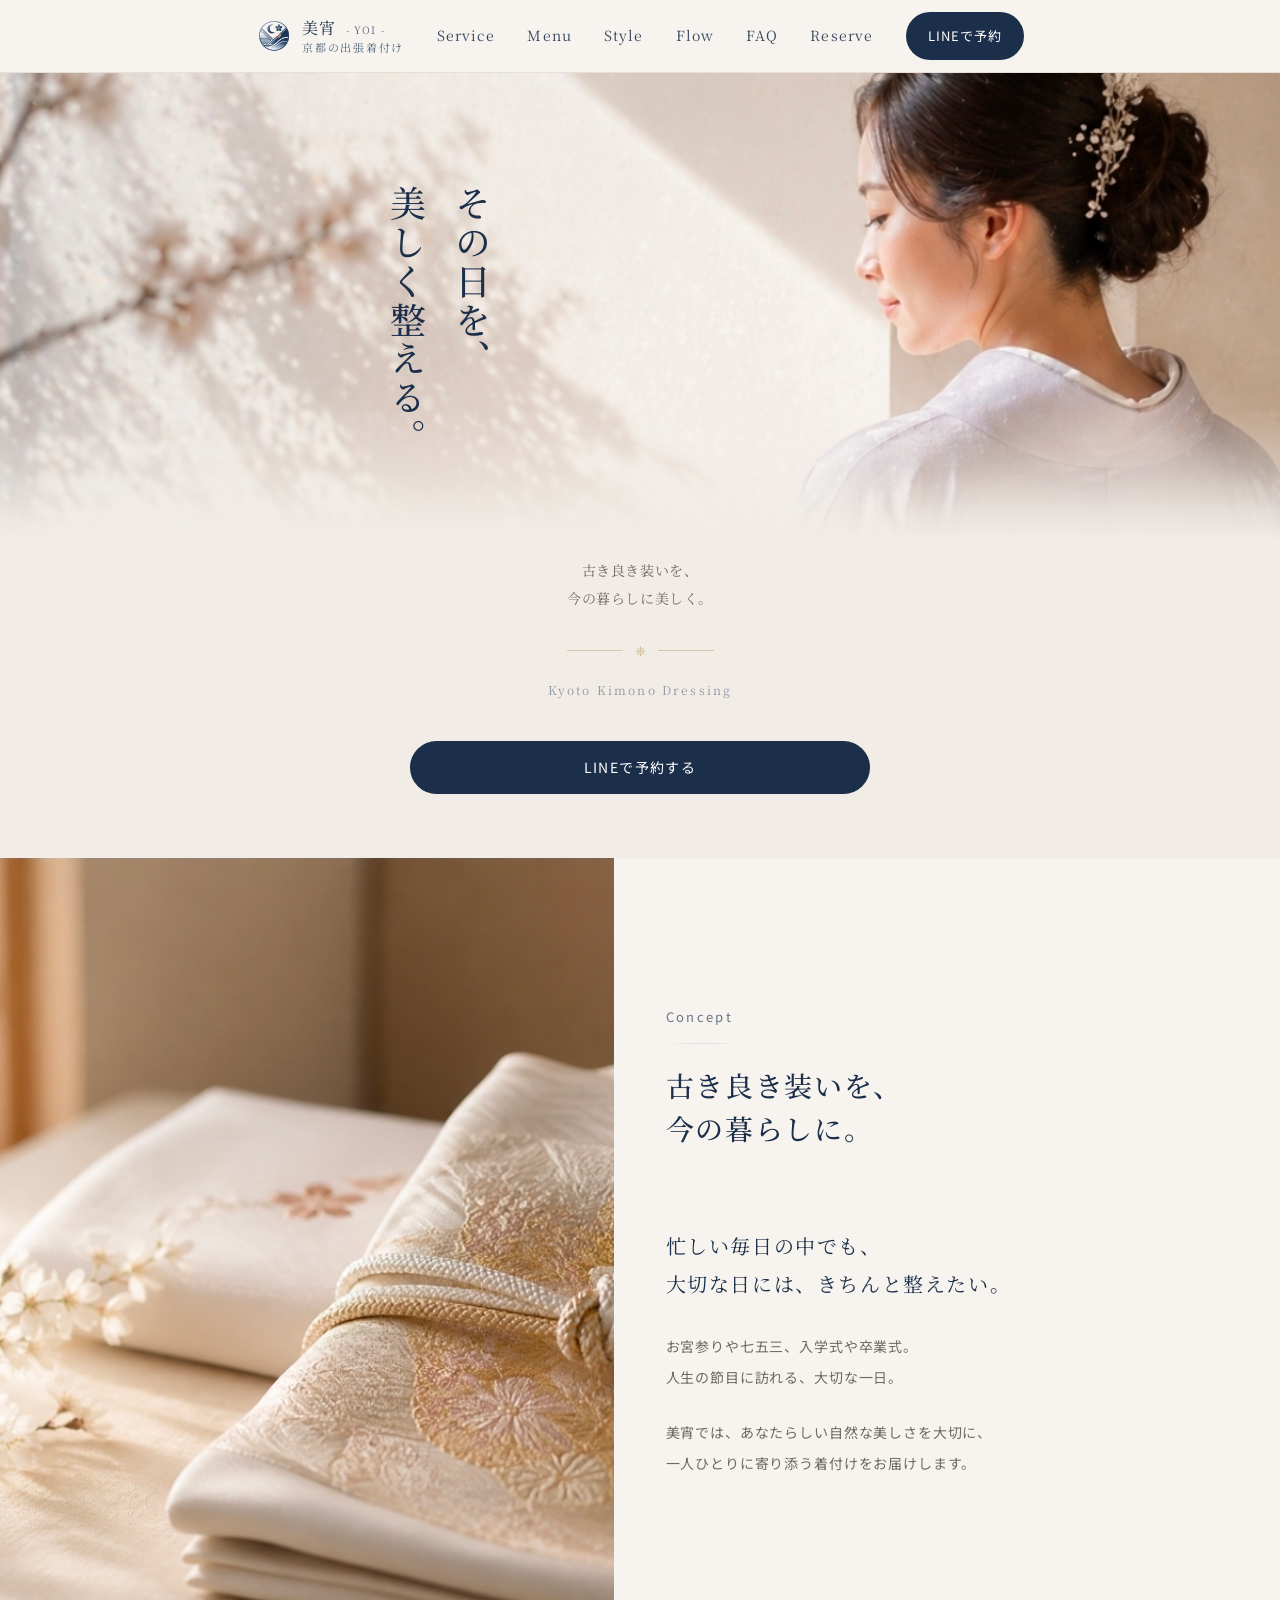
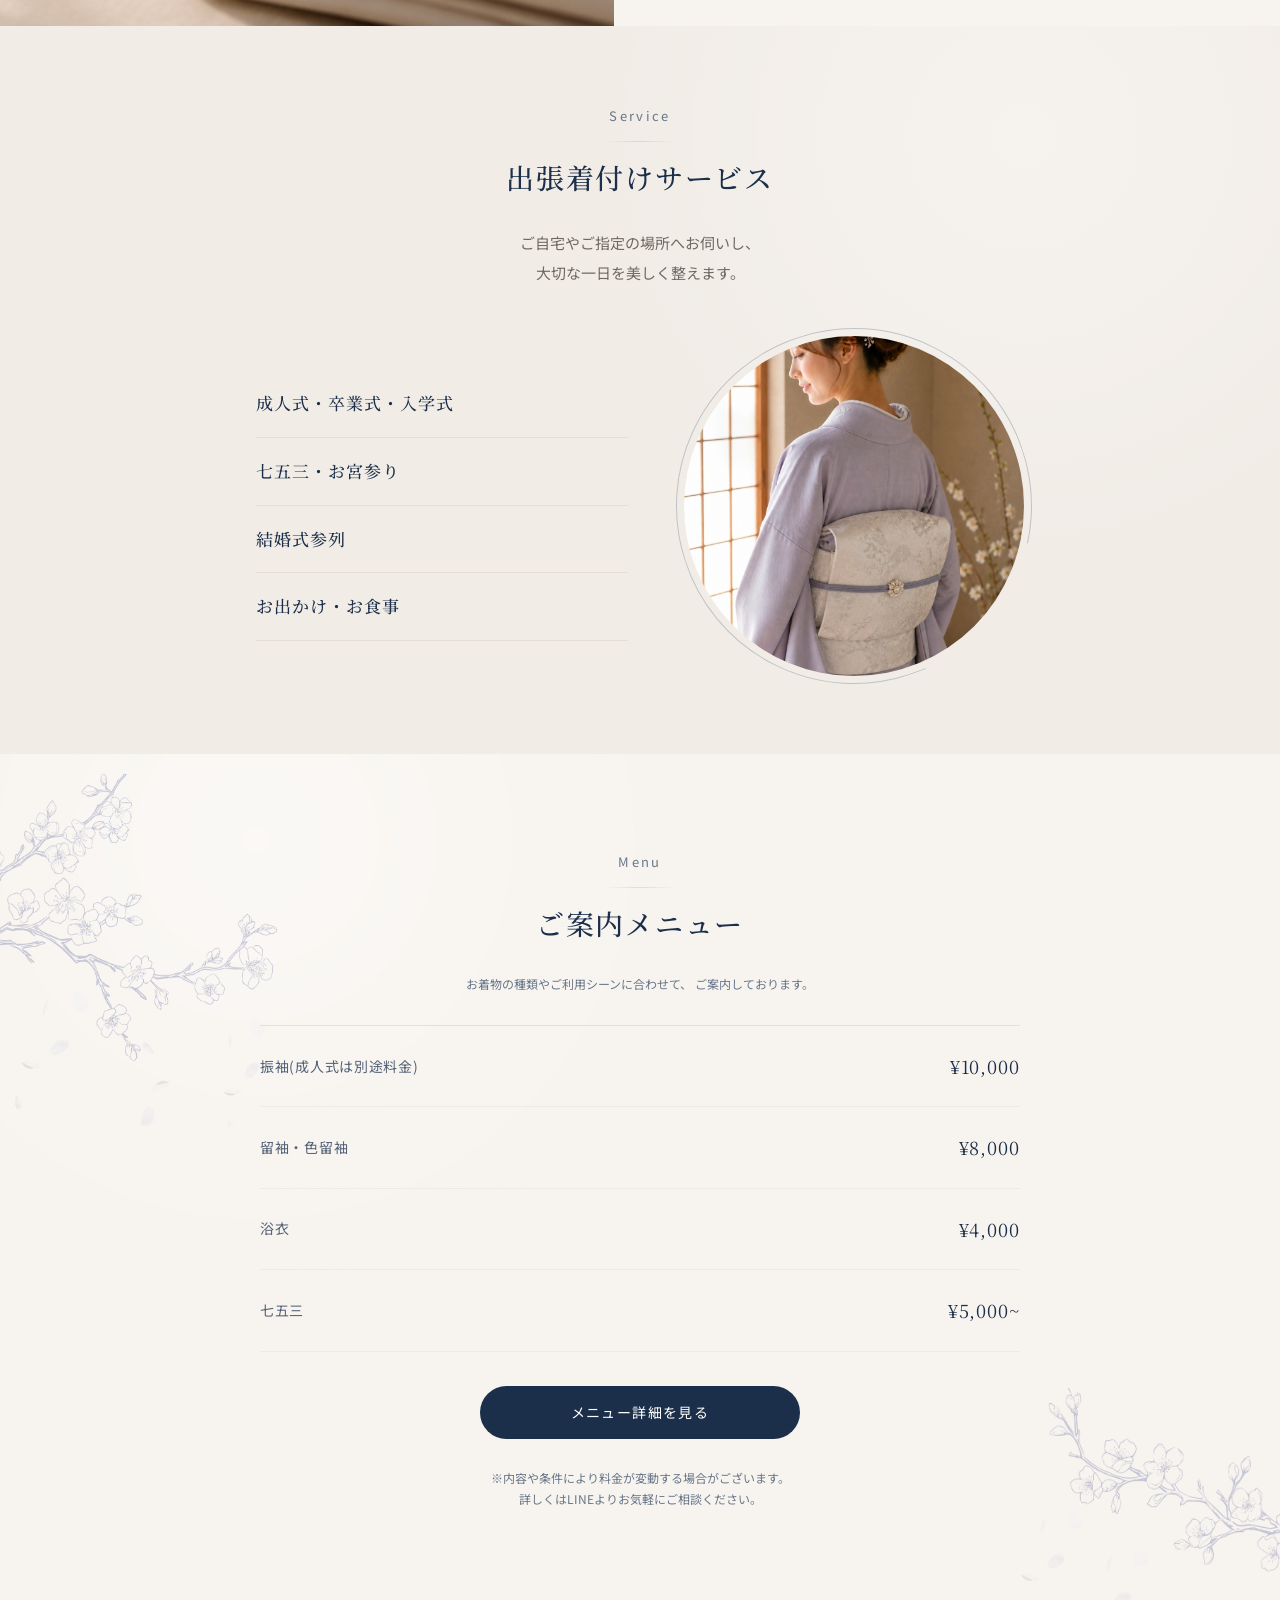
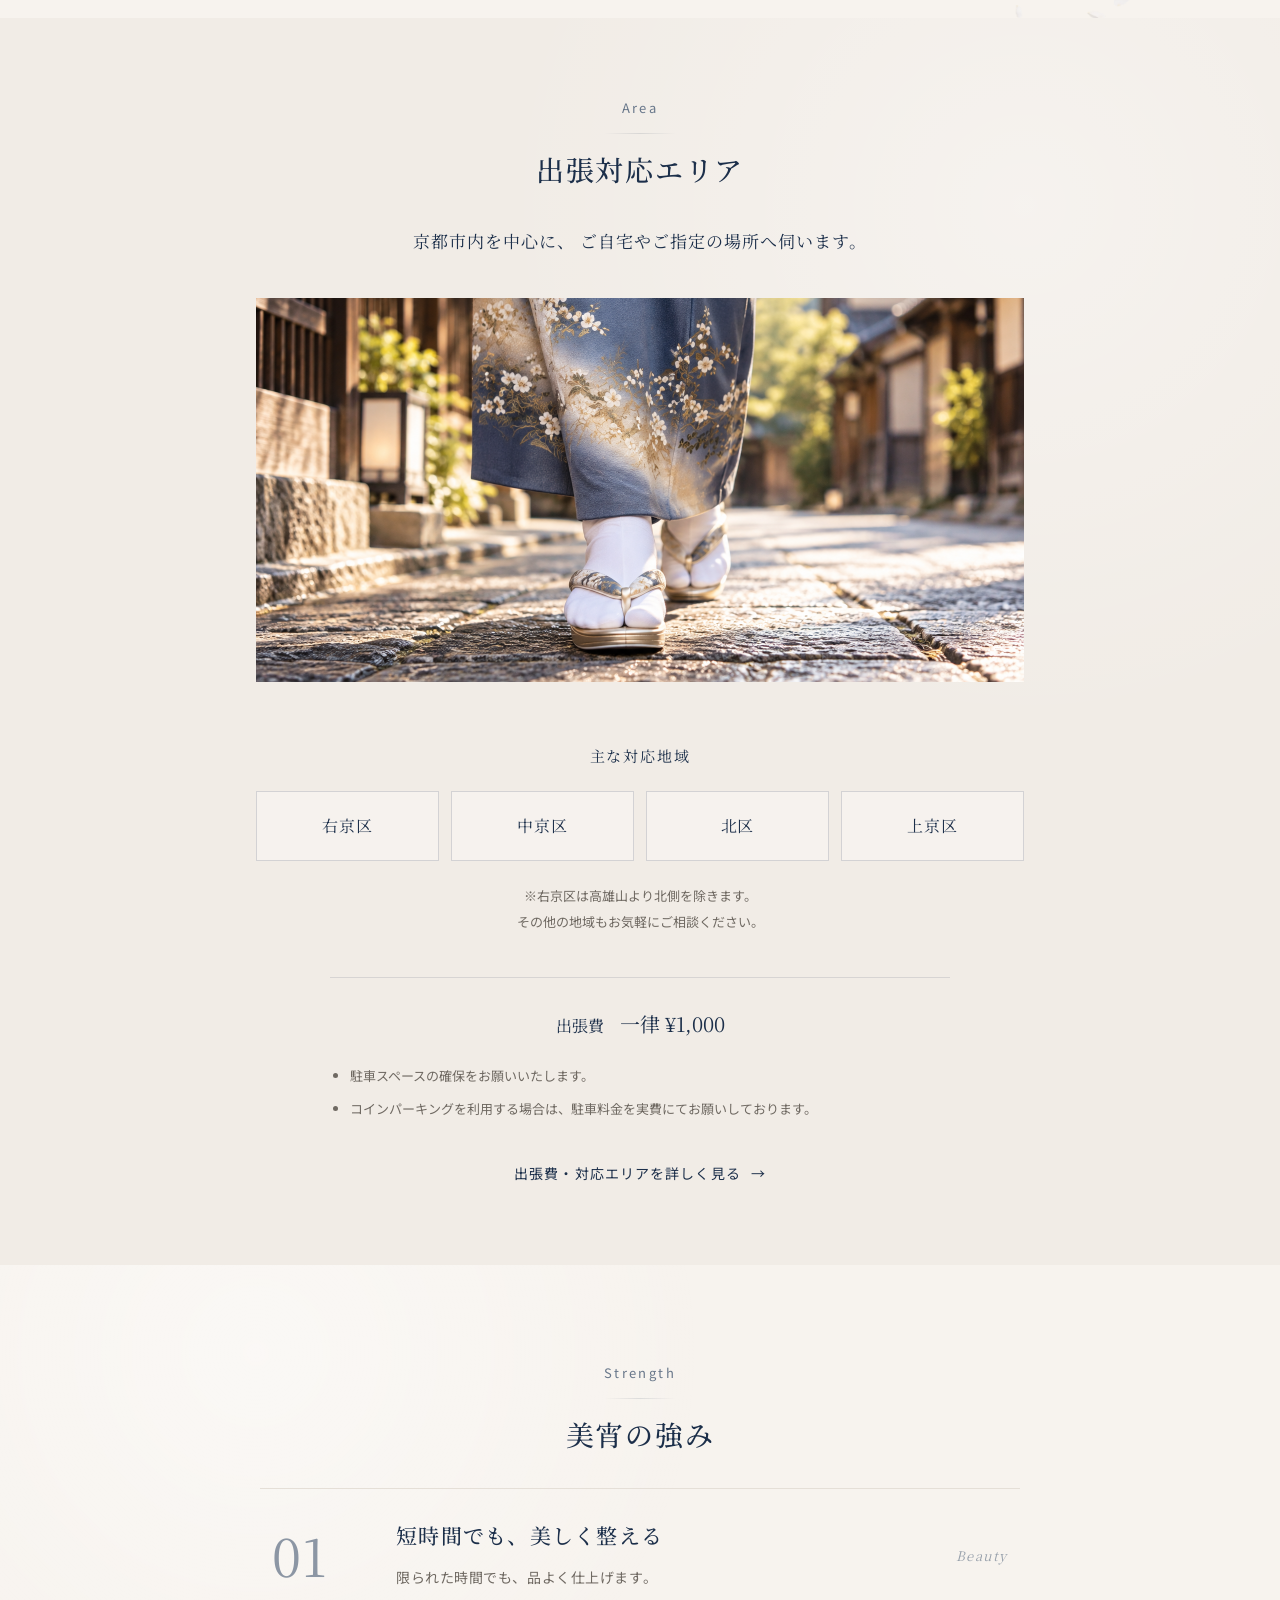
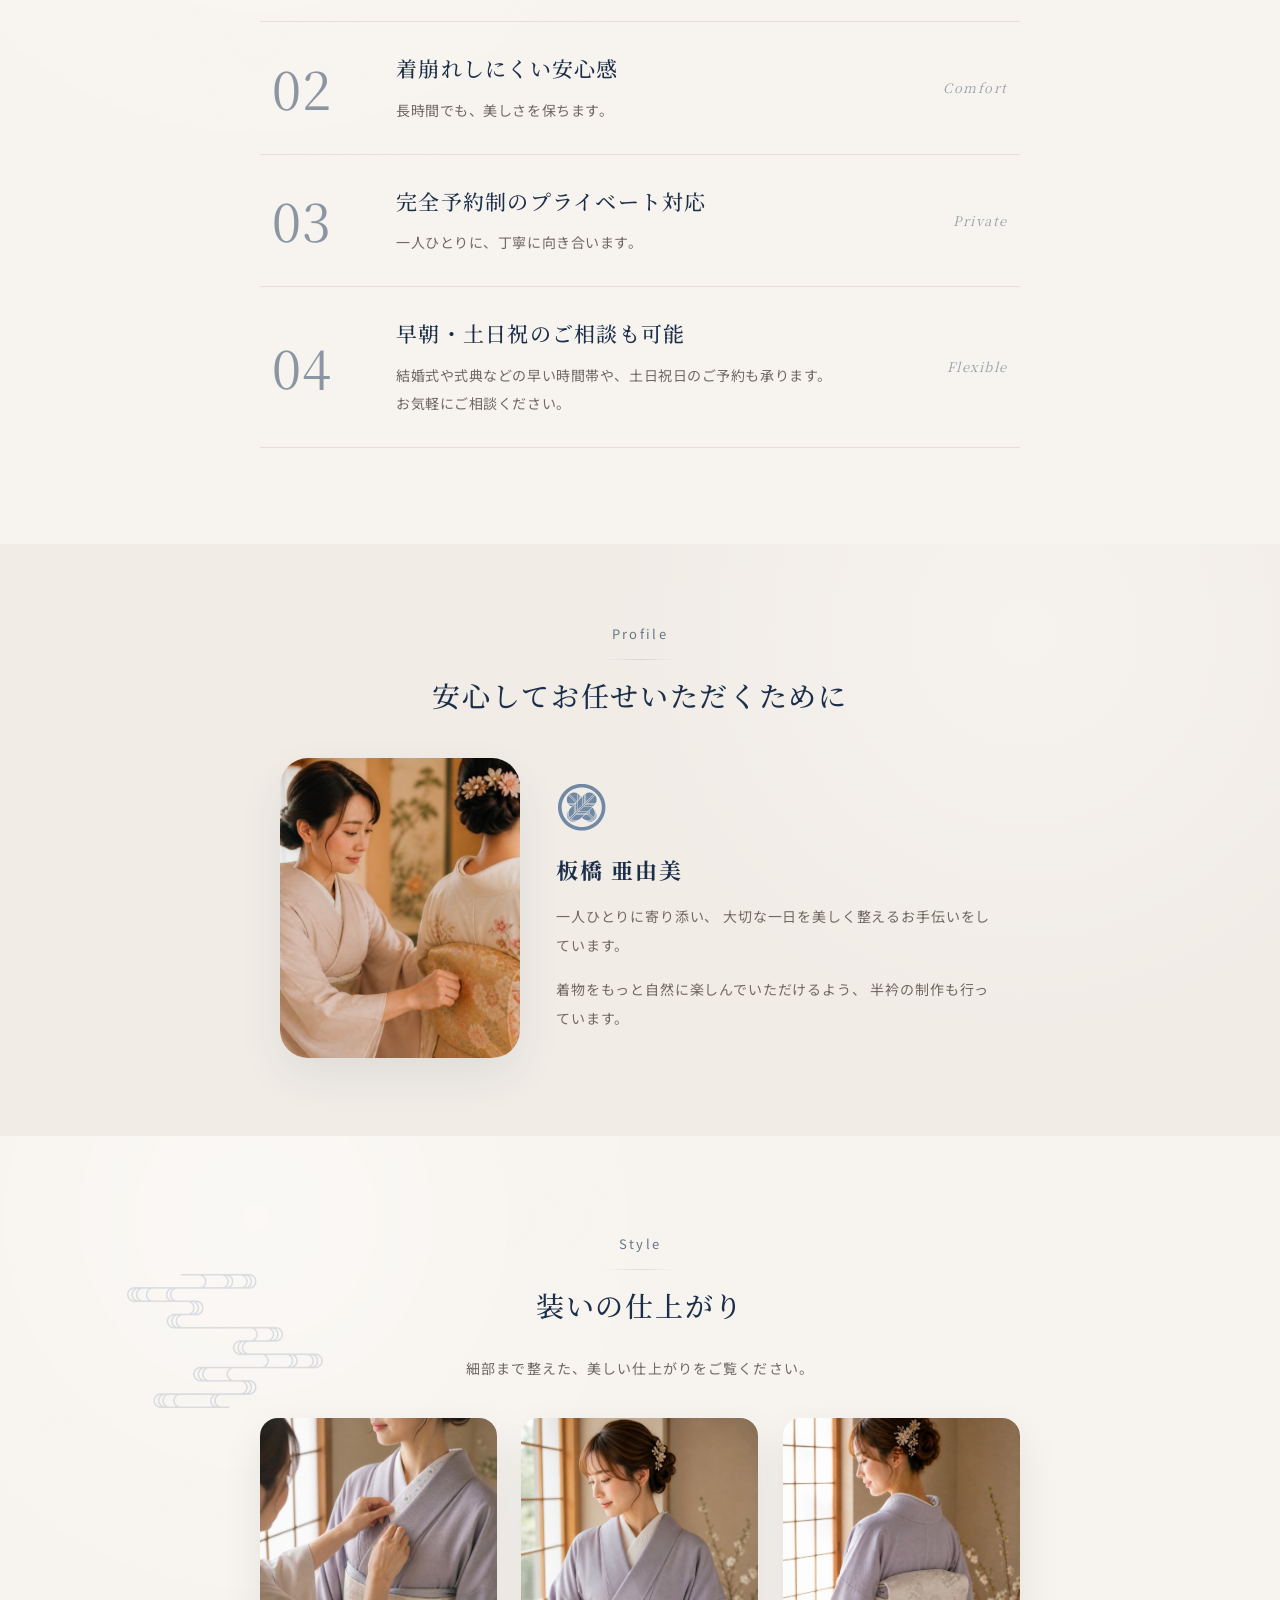
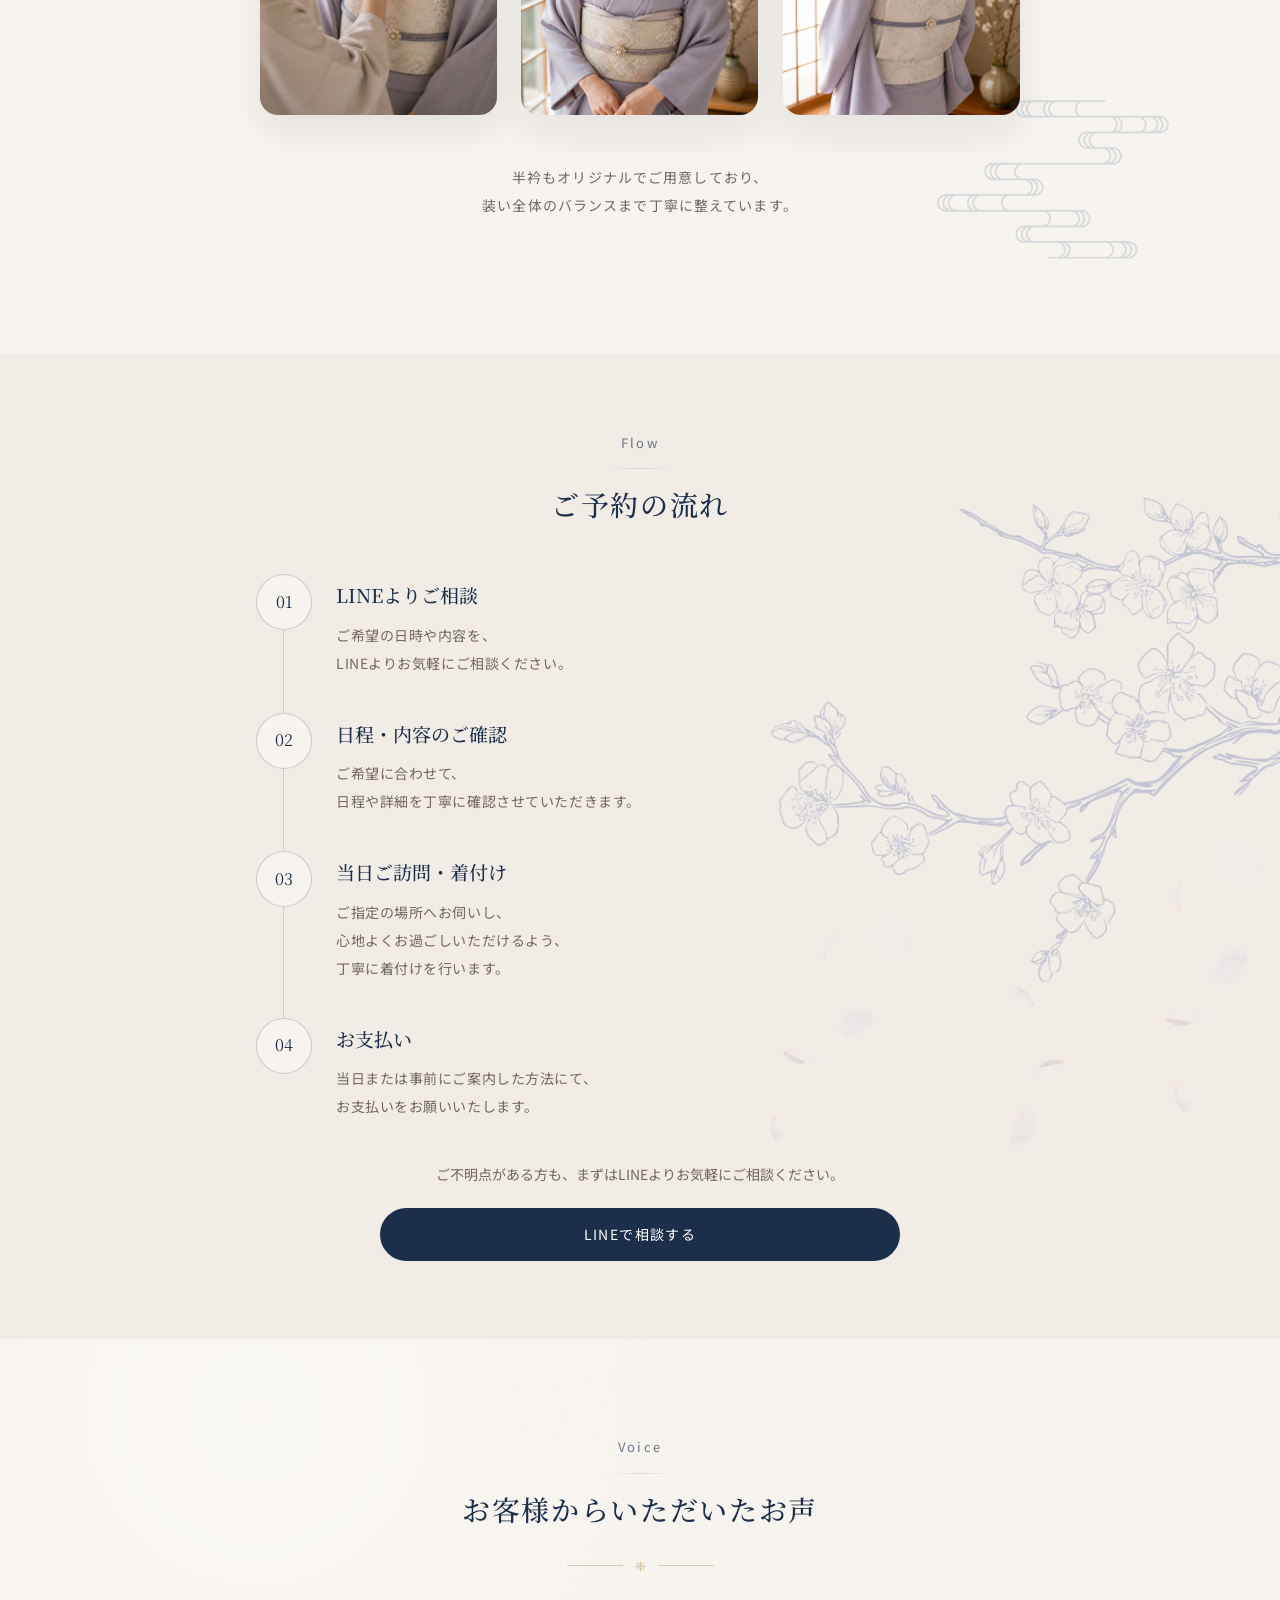
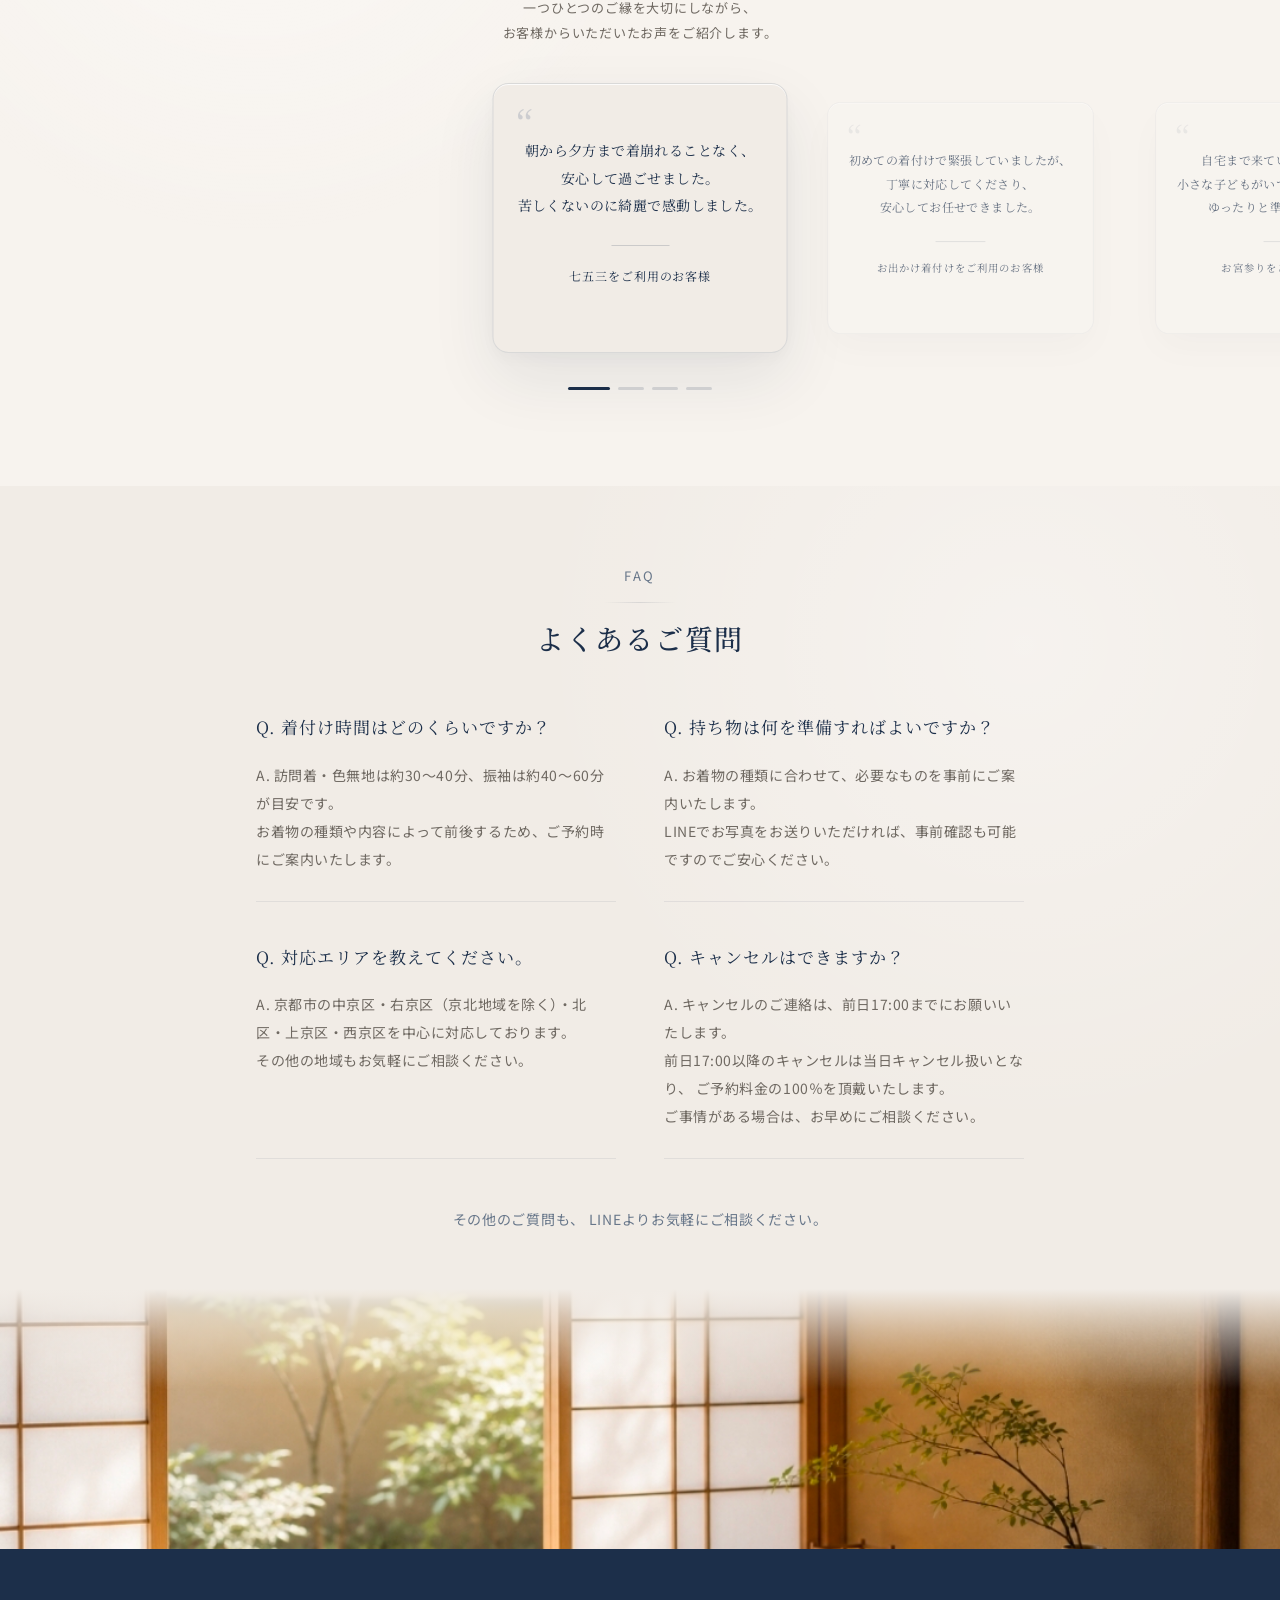
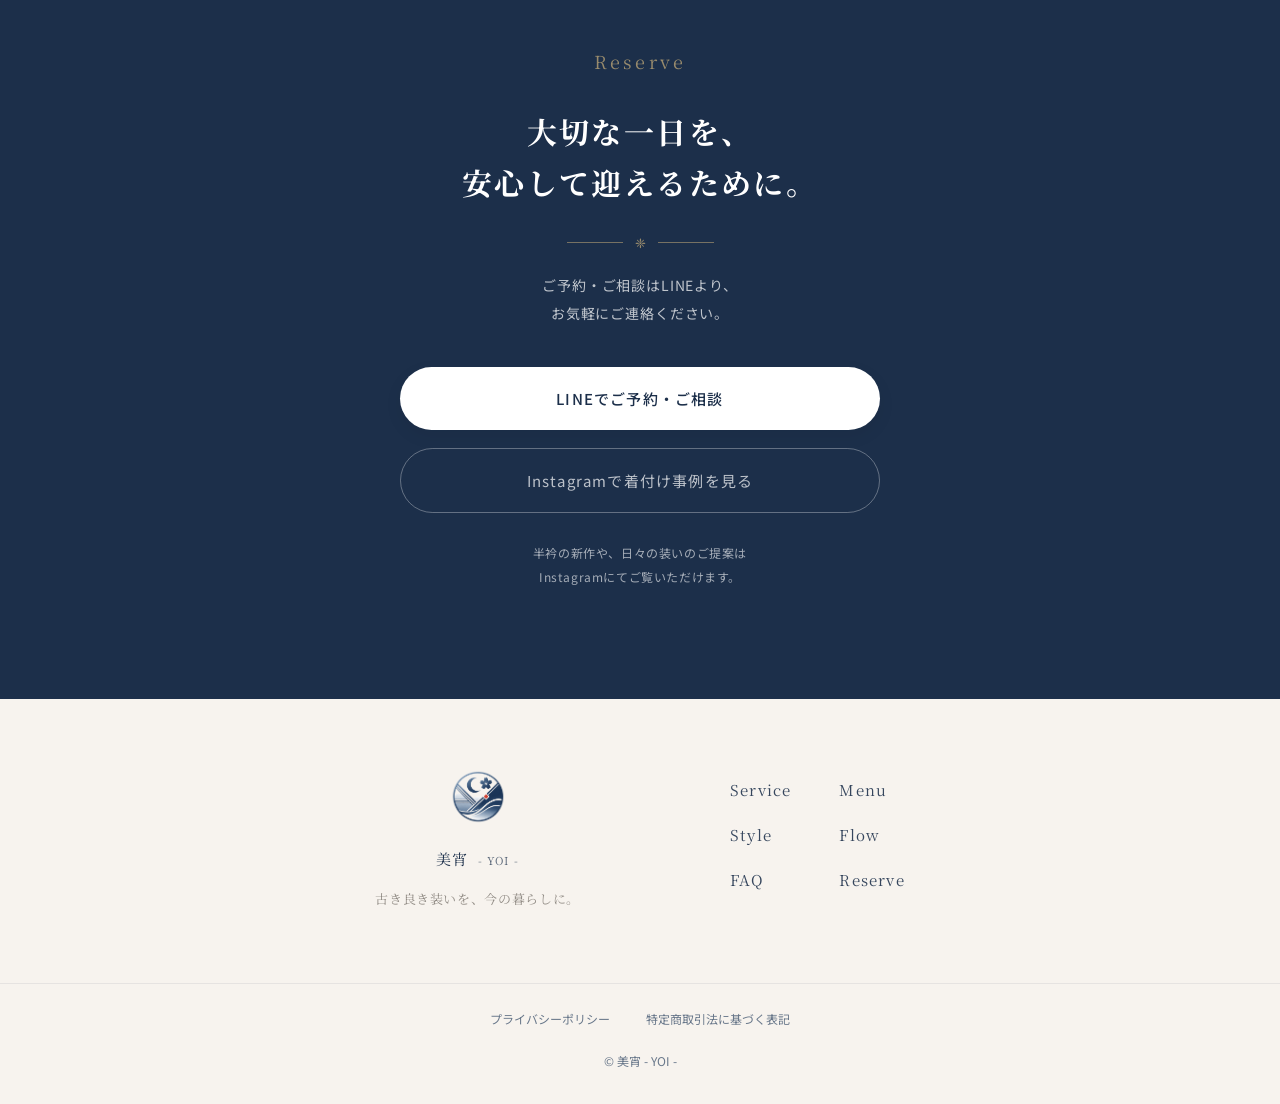
==== index.html @ e427bff4 "Refactor HTML structure and improve accessibility in menu and policy pages - Changed DOCTYPE declara" ====
<!doctype html>
<html lang="ja">
  <head>
    <meta charset="UTF-8" />
    <meta name="viewport" content="width=device-width, initial-scale=1.0" />

    <!-- Favicon -->
    <link rel="icon" type="image/png" href="images/logo.png" />

    <title>美宵 - YOI -｜京都の出張着付け</title>
    <meta
      name="description"
      content="京都市内を中心に出張着付けを承ります。お宮参り・七五三・入学式・卒業式・結婚式参列など、大切な一日を整った美しさで。"
    />

    <link rel="preconnect" href="https://fonts.googleapis.com" />
    <link rel="preconnect" href="https://fonts.gstatic.com" crossorigin />
    <link
      href="https://fonts.googleapis.com/css2?family=Noto+Serif+JP:wght@400;500;600&family=Noto+Sans+JP:wght@400;500;700&display=swap"
      rel="stylesheet"
    />

    <link rel="stylesheet" href="css/style.css" />
  </head>

  <body>
    <!-- Header -->
    <header class="site-header">
      <div class="header__inner">
        <a href="index.html" class="header__logo">
          <img
            src="images/logo.png"
            alt="美宵 - YOI -"
            class="header__logo-img"
          />

          <div class="header__logo-text">
            <span class="header__name"> 美宵 <small>- YOI -</small> </span>

            <span class="header__sub"> 京都の出張着付け </span>
          </div>
        </a>

        <nav class="header__nav" id="headernav">
          <a href="index.html#service">Service</a>
          <a href="index.html#menu">Menu</a>
          <a href="index.html#style">Style</a>
          <a href="index.html#flow">Flow</a>
          <a href="index.html#faq">FAQ</a>
          <a href="index.html#reserve">Reserve</a>

          <div class="header__sns">
            <a href="#reserve" class="header__line-btn"> LINEで予約する </a>

            <a
              href="https://www.instagram.com/yoi.kimono/"
              class="header__sns-link"
              target="_blank"
              rel="noopener noreferrer"
            >
              Instagramを見る
            </a>
          </div>
        </nav>

        <a href="#reserve" class="header__cta"> LINEで予約 </a>

        <button
          class="header__toggle"
          id="menuToggle"
          type="button"
          aria-label="メニューを開閉"
        >
          <span></span>
          <span></span>
          <span></span>
        </button>
      </div>
    </header>

    <main>
      <!-- Hero -->
      <section class="hero">
        <div class="hero__image">
          <h1 class="hero__title">
            <span>その日を、</span>
            <span>美しく整える。</span>
          </h1>
        </div>

        <div class="concept__heading">
          <div class="hero__content">
            <p class="hero__text">古き良き装いを、<br />今の暮らしに美しく。</p>

            <div class="hero__divider">
              <span>❈</span>
            </div>

            <p class="hero__label">Kyoto Kimono Dressing</p>

            <div class="hero__actions">
              <a href="#reserve" class="btn btn--primary"> LINEで予約する </a>
            </div>
          </div>
        </div>
      </section>

      <!-- Concept -->
      <section class="concept section">
        <div class="container">
          <!-- 写真 -->
          <div class="concept__visual">
            <img
              src="images/concept.jpg"
              alt="美宵の装いを表す着物のイメージ"
              class="concept__img"
            />
          </div>

          <!-- 文章エリア -->
          <div class="concept__content">
            <!-- ラベル・見出し -->
            <div class="concept__heading">
              <p class="section__label">Concept</p>

              <h2 class="section__title">
                古き良き装いを、<br />
                今の暮らしに。
              </h2>
            </div>

            <!-- 本文 -->
            <div class="concept__body">
              <p class="concept__lead">
                忙しい毎日の中でも、<br />
                大切な日には、きちんと整えたい。
              </p>

              <p class="concept__text">
                お宮参りや七五三、入学式や卒業式。<br />
                人生の節目に訪れる、大切な一日。
              </p>

              <p class="concept__text">
                美宵では、あなたらしい自然な美しさを大切に、<br />
                一人ひとりに寄り添う着付けをお届けします。
              </p>
            </div>
          </div>
        </div>
      </section>

      <!-- Service -->
      <section id="service" class="service section--alt">
        <div class="container">
          <p class="section__label">Service</p>
          <h2 class="section__title">出張着付けサービス</h2>

          <p class="service__lead">
            ご自宅やご指定の場所へお伺いし、<br />
            大切な一日を美しく整えます。
          </p>

          <div class="service__body">
            <div class="service__text">
              <ul class="service__list">
                <li>成人式・卒業式・入学式</li>
                <li>七五三・お宮参り</li>
                <li>結婚式参列</li>
                <li>お出かけ・お食事</li>
              </ul>
            </div>

            <figure class="service__image">
              <img src="images/style03.jpg" alt="着物姿の女性" />
            </figure>
          </div>
        </div>
      </section>

      <!-- Menu -->
      <section id="menu" class="menu section">
        <div class="container">
          <p class="section__label">Menu</p>

          <h2 class="section__title">ご案内メニュー</h2>

          <p class="menu__lead">
            お着物の種類やご利用シーンに合わせて、<br class="menu__br-sp" />
            ご案内しております。
          </p>

          <ul class="menu__list">
            <li class="menu__item">
              <span class="menu__name">振袖(成人式は別途料金)</span>
              <span class="menu__value">¥10,000</span>
            </li>

            <li class="menu__item">
              <span class="menu__name">留袖・色留袖</span>
              <span class="menu__value">¥8,000</span>
            </li>

            <li class="menu__item">
              <span class="menu__name">浴衣</span>
              <span class="menu__value">¥4,000</span>
            </li>

            <li class="menu__item">
              <span class="menu__name">七五三</span>
              <span class="menu__value">¥5,000~</span>
            </li>
          </ul>

          <div class="menu__detail-link">
            <a href="menu.html" class="btn btn--primary">
              メニュー詳細を見る
            </a>
          </div>

          <p class="menu__note">
            ※内容や条件により料金が変動する場合がございます。<br />
            詳しくはLINEよりお気軽にご相談ください。
          </p>
        </div>
      </section>

      <!-- Area -->
      <section class="area section--alt">
        <div class="container">
          <div class="section-head">
            <p class="section__label">Area</p>
            <h2 class="section__title">出張対応エリア</h2>
          </div>

          <div class="area__content">
            <p class="area__intro">
              京都市内を中心に、<br class="sp-only" />
              ご自宅やご指定の場所へ伺います。
            </p>

            <!-- 京都の街並みと着物 -->
            <figure class="area__visual">
              <img
                src="images/area-kimono.png"
                alt="京都風の街並みを着物姿で歩く足元"
                loading="lazy"
              />
            </figure>

            <!-- 対応地域 -->
            <div class="area__regions">
              <p class="area__regions-title">主な対応地域</p>

              <ul class="area__region-list">
                <li>右京区</li>
                <li>中京区</li>
                <li>北区</li>
                <li>上京区</li>
              </ul>

              <p class="area__sub">
                ※右京区は高雄山より北側を除きます。<br />
                その他の地域もお気軽にご相談ください。
              </p>
            </div>

            <!-- 出張に関するご案内 -->
            <div class="area__info">
              <p class="area__fee">出張費 <span>一律 ¥1,000</span></p>

              <ul class="area__notes">
                <li>駐車スペースの確保をお願いいたします。</li>
                <li>
                  コインパーキングを利用する場合は、駐車料金を実費にてお願いしております。
                </li>
              </ul>
            </div>

            <div class="area__link-wrap">
              <a href="menu.html#area" class="area__detail-link">
                出張費・対応エリアを詳しく見る
              </a>
            </div>
          </div>
        </div>
      </section>

      <!-- Strength -->
      <section class="strength section">
        <div class="container">
          <p class="section__label">Strength</p>

          <h2 class="section__title">美宵の強み</h2>

          <div class="strength__list">
            <article class="strength__item">
              <span class="strength__number" aria-hidden="true">01</span>

              <div class="strength__inner">
                <h3 class="strength__title">短時間でも、美しく整える</h3>
                <p class="strength__text">
                  限られた時間でも、品よく仕上げます。
                </p>
              </div>

              <span class="strength__en" aria-hidden="true">Beauty</span>
            </article>

            <article class="strength__item">
              <span class="strength__number" aria-hidden="true">02</span>

              <div class="strength__inner">
                <h3 class="strength__title">着崩れしにくい安心感</h3>
                <p class="strength__text">長時間でも、美しさを保ちます。</p>
              </div>

              <span class="strength__en" aria-hidden="true">Comfort</span>
            </article>

            <article class="strength__item">
              <span class="strength__number" aria-hidden="true">03</span>

              <div class="strength__inner">
                <h3 class="strength__title">完全予約制のプライベート対応</h3>
                <p class="strength__text">一人ひとりに、丁寧に向き合います。</p>
              </div>

              <span class="strength__en" aria-hidden="true">Private</span>
            </article>

            <article class="strength__item">
              <span class="strength__number" aria-hidden="true">04</span>

              <div class="strength__inner">
                <h3 class="strength__title">早朝・土日祝のご相談も可能</h3>
                <p class="strength__text">
                  結婚式や式典などの早い時間帯や、土日祝日のご予約も承ります。<br />
                  お気軽にご相談ください。
                </p>
              </div>

              <span class="strength__en" aria-hidden="true">Flexible</span>
            </article>
          </div>
        </div>
      </section>

      <!-- Profile -->
      <section class="profile section--alt">
        <div class="container">
          <p class="section__label">Profile</p>
          <h2 class="section__title">安心してお任せいただくために</h2>

          <div class="profile__inner">
            <div class="profile__img">
              <img src="images/profile.jpg" alt="着付け師" />
            </div>

            <div class="profile__text">
              <!-- 家紋 -->
              <div class="profile__kamon">
                <img src="images/yoi-kamon.svg" alt="板橋家の家紋" />
              </div>

              <h3>板橋 亜由美</h3>

              <p>
                一人ひとりに寄り添い、
                大切な一日を美しく整えるお手伝いをしています。
              </p>

              <p>
                着物をもっと自然に楽しんでいただけるよう、
                半衿の制作も行っています。
              </p>
            </div>
          </div>
        </div>
      </section>

      <!-- Style -->
      <section id="style" class="style section">
        <div class="container">
          <p class="section__label">Style</p>
          <h2 class="section__title">装いの仕上がり</h2>

          <p class="style__lead">
            細部まで整えた、美しい仕上がりをご覧ください。
          </p>

          <div class="style__gallery">
            <img
              src="images/style01.jpg"
              class="style__img style__img--main js-lightbox"
              data-index="0"
              alt="薄紫の着物の衿元を整える着付けの様子"
            />
            <img
              src="images/style02.jpg"
              class="style__img style__img--right js-lightbox"
              data-index="1"
              alt="薄紫の着物と白い帯を合わせた着付けの正面姿"
            />
            <img
              src="images/style03.jpg"
              class="style__img style__img--left js-lightbox"
              data-index="2"
              alt="帯結びと衿元の仕上がりが分かる着物の後ろ姿"
            />
          </div>

          <p class="style__text">
            半衿もオリジナルでご用意しており、<br />
            装い全体のバランスまで丁寧に整えています。
          </p>
        </div>
      </section>

      <!-- Flow -->
      <section id="flow" class="flow section--alt">
        <div class="container">
          <p class="section__label">Flow</p>

          <h2 class="section__title">ご予約の流れ</h2>

          <div class="flow__layout">
            <!-- 左側：ご予約の流れ -->
            <div class="flow__main">
              <div class="flow__list">
                <div class="flow__item">
                  <span class="flow__num">01</span>
                  <div class="flow__content">
                    <h3>LINEよりご相談</h3>
                    <p>
                      ご希望の日時や内容を、<br />
                      LINEよりお気軽にご相談ください。
                    </p>
                  </div>
                </div>

                <div class="flow__item">
                  <span class="flow__num">02</span>
                  <div class="flow__content">
                    <h3>日程・内容のご確認</h3>
                    <p>
                      ご希望に合わせて、<br />
                      日程や詳細を丁寧に確認させていただきます。
                    </p>
                  </div>
                </div>

                <div class="flow__item">
                  <span class="flow__num">03</span>
                  <div class="flow__content">
                    <h3>当日ご訪問・着付け</h3>
                    <p>
                      ご指定の場所へお伺いし、<br />
                      心地よくお過ごしいただけるよう、<br />
                      丁寧に着付けを行います。
                    </p>
                  </div>
                </div>

                <div class="flow__item">
                  <span class="flow__num">04</span>
                  <div class="flow__content">
                    <h3>お支払い</h3>
                    <p>
                      当日または事前にご案内した方法にて、<br />
                      お支払いをお願いいたします。
                    </p>
                  </div>
                </div>
              </div>
            </div>
          </div>

          <!-- LINEへの導線 -->
          <div class="flow__cta">
            <p class="flow__cta-text">
              ご不明点がある方も、まずはLINEよりお気軽にご相談ください。
            </p>

            <a href="#reserve" class="btn btn--primary"> LINEで相談する </a>
          </div>
        </div>
      </section>

      <!-- Voice -->
      <section class="voice section">
        <div class="container">
          <div class="section-head center">
            <p class="section__label">Voice</p>
            <h2 class="section__title">お客様からいただいたお声</h2>

            <div class="voice__divider" aria-hidden="true">
              <span>❈</span>
            </div>

            <p class="voice__lead">
              一つひとつのご縁を大切にしながら、<br />
              お客様からいただいたお声をご紹介します。
            </p>
          </div>

          <div class="voice-slider">
            <div class="voice-slider__viewport">
              <div class="voice-slider__track">
                <article class="voice-card">
                  <span class="voice-card__quote" aria-hidden="true">“</span>

                  <p class="voice-card__text">
                    朝から夕方まで着崩れることなく、<br />
                    安心して過ごせました。<br />
                    苦しくないのに綺麗で感動しました。
                  </p>

                  <span class="voice-card__line"></span>

                  <p class="voice-card__customer">七五三をご利用のお客様</p>
                </article>

                <article class="voice-card">
                  <span class="voice-card__quote" aria-hidden="true">“</span>

                  <p class="voice-card__text">
                    初めての着付けで緊張していましたが、<br />
                    丁寧に対応してくださり、<br />
                    安心してお任せできました。
                  </p>

                  <span class="voice-card__line"></span>

                  <p class="voice-card__customer">
                    お出かけ着付けをご利用のお客様
                  </p>
                </article>

                <article class="voice-card">
                  <span class="voice-card__quote" aria-hidden="true">“</span>

                  <p class="voice-card__text">
                    自宅まで来ていただけたので、<br />
                    小さな子どもがいても慌てることなく、<br />
                    ゆったりと準備できました。
                  </p>

                  <span class="voice-card__line"></span>

                  <p class="voice-card__customer">お宮参りをご利用のお客様</p>
                </article>

                <article class="voice-card">
                  <span class="voice-card__quote" aria-hidden="true">“</span>

                  <p class="voice-card__text">
                    大切な一日を気持ちよく迎えられました。<br />
                    最後まで着崩れることもなく、<br />
                    またお願いしたいと思いました。
                  </p>

                  <span class="voice-card__line"></span>

                  <p class="voice-card__customer">結婚式参列のお客様</p>
                </article>
              </div>
            </div>

            <div class="voice-slider__dots" aria-label="お客様の声を切り替える">
              <button
                class="voice-slider__dot is-active"
                type="button"
                aria-label="1件目のお声を表示"
                aria-current="true"
              ></button>

              <button
                class="voice-slider__dot"
                type="button"
                aria-label="2件目のお声を表示"
              ></button>

              <button
                class="voice-slider__dot"
                type="button"
                aria-label="3件目のお声を表示"
              ></button>

              <button
                class="voice-slider__dot"
                type="button"
                aria-label="4件目のお声を表示"
              ></button>
            </div>
          </div>
        </div>
      </section>

      <!-- FAQ -->
      <section id="faq" class="faq section--alt">
        <div class="container">
          <p class="section__label">FAQ</p>
          <h2 class="section__title">よくあるご質問</h2>

          <div class="faq__list">
            <!-- 着付け時間 -->
            <div class="faq__item">
              <p class="faq__q">Q. 着付け時間はどのくらいですか？</p>
              <p class="faq__a">
                A. 訪問着・色無地は約30〜40分、振袖は約40〜60分が目安です。<br />
                お着物の種類や内容によって前後するため、ご予約時にご案内いたします。
              </p>
            </div>

            <!-- 持ち物・準備 -->
            <div class="faq__item">
              <p class="faq__q">Q. 持ち物は何を準備すればよいですか？</p>
              <p class="faq__a">
                A.
                お着物の種類に合わせて、必要なものを事前にご案内いたします。<br />
                LINEでお写真をお送りいただければ、事前確認も可能ですのでご安心ください。
              </p>
            </div>

            <!-- 対応エリア -->
            <div class="faq__item">
              <p class="faq__q">Q. 対応エリアを教えてください。</p>
              <p class="faq__a">
                A.
                京都市の中京区・右京区（京北地域を除く）・北区・上京区・西京区を中心に対応しております。<br />
                その他の地域もお気軽にご相談ください。
              </p>
            </div>

            <!-- キャンセル -->
            <div class="faq__item">
              <p class="faq__q">Q. キャンセルはできますか？</p>
              <p class="faq__a">
                A. キャンセルのご連絡は、前日17:00までにお願いいたします。<br />
                前日17:00以降のキャンセルは当日キャンセル扱いとなり、
                ご予約料金の100％を頂戴いたします。<br />
                ご事情がある場合は、お早めにご相談ください。
              </p>
            </div>
          </div>

          <p class="faq__note">
            その他のご質問も、<br class="sp-only" />
            LINEよりお気軽にご相談ください。
          </p>
        </div>

        <div class="faq__image">
          <img src="images/faq.jpg" alt="和を感じさせる部屋のイメージ" />
        </div>
      </section>

      <!-- Reserve -->
      <section id="reserve" class="reserve">
        <div class="container">
          <p class="reserve__label">Reserve</p>

          <h2 class="reserve__title">
            大切な一日を、<br />
            安心して迎えるために。
          </h2>

          <div class="reserve__divider" aria-hidden="true">
            <span>❈</span>
          </div>

          <p class="reserve__text">
            ご予約・ご相談はLINEより、<br />
            お気軽にご連絡ください。
          </p>

          <div class="reserve__buttons">
            <a
              href="https://www.linebiz.com/jp/service/line-official-account/"
              target="_blank"
              rel="noopener noreferrer"
              class="reserve__btn reserve__btn--line"
            >
              LINEでご予約・ご相談
            </a>

            <a
              href="https://www.instagram.com/yoi.kimono"
              class="reserve__btn reserve__btn--instagram"
            >
              Instagramで着付け事例を見る
            </a>
          </div>

          <p class="reserve__note">
            半衿の新作や、日々の装いのご提案は<br />
            Instagramにてご覧いただけます。
          </p>
        </div>
      </section>
    </main>

    <!-- Footer -->
    <footer class="footer">
      <div class="footer__inner">
        <div class="footer__brand">
          <img
            src="images/logo.png"
            alt="美宵 - YOI -"
            class="footer__logo-img"
          />

          <p class="footer__logo-text">美宵 <span>- YOI -</span></p>

          <p class="footer__message">古き良き装いを、今の暮らしに。</p>
        </div>

        <nav class="footer__nav">
          <a href="index.html#service">Service</a>
          <a href="index.html#menu">Menu</a>
          <a href="index.html#style">Style</a>
          <a href="index.html#flow">Flow</a>
          <a href="index.html#faq">FAQ</a>
          <a href="index.html#reserve">Reserve</a>
        </nav>
      </div>

      <div class="footer__links">
        <a href="policy.html">プライバシーポリシー</a>
        <a href="law.html">特定商取引法に基づく表記</a>
      </div>

      <p class="footer__copy">© 美宵 - YOI -</p>
    </footer>

    <a href="..." class="fixed-line is-hidden"> LINEで予約 </a>

    <div class="lightbox" id="lightbox">
      <button
        class="lightbox__close"
        id="lightboxClose"
        type="button"
        aria-label="画像を閉じる"
      >
        ×
      </button>

      <button
        class="lightbox__prev"
        id="lightboxPrev"
        type="button"
        aria-label="前の画像へ"
      >
        ‹
      </button>

      <img alt="" class="lightbox__img" id="lightboxImg" />

      <button
        class="lightbox__next"
        id="lightboxNext"
        type="button"
        aria-label="次の画像へ"
      >
        ›
      </button>
    </div>

    <script src="js/main.js"></script>
  </body>
</html>
---- css/style.css ----
/* =========================
  Foundation
========================= */

:root {
  --bg-main: #f7f3ee;
  --bg-soft: #f1ece6;
  --surface: #fffaf5;

  --navy: #1c2f4a;
  --navy-soft: #314966;

  --silver: #c7ccd4;
  --silver-deep: #68778a;

  --text: #2f2b27;
  --text-soft: #6f6962;

  --line: #e5dfd7;
  --white: #ffffff;

  --shadow-soft: 0 16px 40px rgba(28, 47, 74, 0.08);

  --font-serif: "Noto Serif JP", serif;
  --font-sans: "Noto Sans JP", sans-serif;

  --container: 1080px;
  --radius-md: 18px;
  --radius-lg: 28px;

  --section-space: 96px;
  --section-space-sp: 78px;
}

* {
  box-sizing: border-box;
}

html {
  scroll-behavior: smooth;
  scroll-padding-top: 90px;
}

body {
  margin: 0;
  font-family: var(--font-sans);
  color: var(--text);
  background: var(--bg-main);
  line-height: 1.8;
}

a {
  color: inherit;
  text-decoration: none;
}

img {
  max-width: 100%;
  display: block;
}

/* =========================
  Common
========================= */

.container {
  width: min(100% - 40px, var(--container));
  margin-inline: auto;
}

.section:first-of-type {
  padding-top: 0;
}

.section {
  padding: var(--section-space-sp) 0;

  background:
    radial-gradient(
      circle at 20% 10%,
      rgba(255, 255, 255, 0.45),
      transparent 34%
    ),
    var(--bg-main);
}

.section--alt {
  padding: var(--section-space-sp) 0;

  background:
    radial-gradient(
      circle at 80% 15%,
      rgba(255, 255, 255, 0.35),
      transparent 36%
    ),
    var(--bg-soft);
}

.section__label {
  margin: 0 0 14px;
  color: var(--silver-deep);
  font-size: 13px;
  letter-spacing: 0.18em;
  color: #68778a;
  text-align: center;
}

.section__label::after {
  content: "";
  display: block;

  width: 72px;
  height: 1px;

  margin: 14px auto 0;

  background: linear-gradient(
    to right,
    transparent,
    rgba(28, 47, 74, 0.12),
    transparent
  );
}

.section__title {
  margin: 0 0 28px;
  font-family: var(--font-serif);
  font-weight: 500;
  font-size: 28px;
  line-height: 1.55;
  letter-spacing: 0.06em;
  color: var(--navy);
  text-align: center;
}

.section__text {
  margin: 0;
  color: var(--text-soft);
  font-size: 14px;
  line-height: 2;
  letter-spacing: 0.04em;
  text-align: center;
}

.note {
  margin-top: 24px;
  font-size: 12px;
  line-height: 1.8;
  color: var(--silver-deep);
  text-align: center;
}

/* =========================
  Button
========================= */
.btn {
  display: inline-flex;
  align-items: center;
  justify-content: center;

  width: 100%;
  min-height: 52px;

  padding: 14px 28px;

  border-radius: 999px;

  font-size: 14px;
  letter-spacing: 0.1em;

  text-align: center;
  text-decoration: none;

  transition: all 0.35s ease;
}

/* =========================
  メイン（ネイビー）
========================= */

.btn--primary {
  background: var(--navy);
  color: var(--white);
}

.btn--primary:hover {
  background: #172a40; /* 少し濃く */
  transform: translateY(-2px);
  box-shadow: 0 8px 20px rgba(0, 0, 0, 0.08);
}

/* =========================
  白ボタン（CTAで使う）
========================= */

.btn--light {
  background: var(--white);
  color: var(--navy);
}

.btn--light:hover {
  background: #f4f4f4;
  transform: translateY(-2px);
  box-shadow: 0 8px 20px rgba(0, 0, 0, 0.08);
}

/* =========================
  枠ボタン
========================= */

.btn--ghost {
  border: 1px solid rgba(255, 255, 255, 0.55);
  color: var(--white);
  background: transparent;
}

.btn--ghost:hover {
  background: rgba(255, 255, 255, 0.1);
  border-color: rgba(255, 255, 255, 0.7);
  transform: translateY(-2px);
}

/* =========================
  クリック感
========================= */

.btn:active {
  transform: translateY(0);
  box-shadow: none;
}

/* =========================
  Header
========================= */

.site-header {
  position: fixed;
  inset: 0 0 auto;
  z-index: 300;

  background: rgba(247, 243, 238, 0.82);
  backdrop-filter: blur(12px);
  -webkit-backdrop-filter: blur(12px);
  border-bottom: 1px solid var(--line);
}

.header__inner {
  width: min(100% - 40px, var(--container));
  height: 72px;
  margin-inline: auto;

  display: flex;
  align-items: center;
  justify-content: space-between;
}

.header__logo {
  display: flex;
  align-items: center;
  gap: 10px;
}

.header__logo-img {
  width: 36px;
  height: 36px;
  object-fit: contain;
}

.header__logo-text {
  display: flex;
  flex-direction: column;
  line-height: 1.1;
}

.header__name {
  font-family: var(--font-serif);
  font-size: 16px;
  letter-spacing: 0.08em;
  color: var(--navy);
}

.header__name small {
  font-size: 10px;
  opacity: 0.7;
  margin-left: 4px;
}

.header__sub {
  font-family: var(--font-serif);
  font-size: 11px;
  letter-spacing: 0.16em;
  color: var(--navy-soft);
  opacity: 0.85;
  margin-top: 4px;
}

.header__toggle {
  position: relative;
  z-index: 310;

  width: 32px;
  height: 24px;
  padding: 0;
  border: none;
  background: transparent;
  cursor: pointer;
}

.header__toggle span {
  position: absolute;
  left: 0;

  width: 100%;
  height: 2px;
  background: var(--navy-soft);
  transition: 0.3s ease;
}

.header__toggle span:nth-child(1) {
  top: 2px;
}

.header__toggle span:nth-child(2) {
  top: 11px;
}

.header__toggle span:nth-child(3) {
  top: 20px;
}

.header__toggle.active span:nth-child(1) {
  top: 11px;
  transform: rotate(45deg);
}

.header__toggle.active span:nth-child(2) {
  opacity: 0;
}

.header__toggle.active span:nth-child(3) {
  top: 11px;
  transform: rotate(-45deg);
}

/* menu */
.header__nav {
  position: fixed;
  top: 72px;
  left: 0;
  right: 0;
  z-index: 250;

  padding: 28px 0 32px;
  background: rgba(247, 243, 238, 0.96);
  border-bottom: 1px solid var(--line);
  box-shadow: 0 12px 30px rgba(28, 47, 74, 0.06);

  display: flex;
  flex-direction: column;
  align-items: center;
  gap: 18px;

  opacity: 0;
  visibility: hidden;
  pointer-events: none;
  transform: translateY(-10px);
  transition: 0.25s ease;
}

.header__nav.is-open {
  opacity: 1;
  visibility: visible;
  pointer-events: auto;
  transform: translateY(0);
}

.header__nav a {
  font-family: var(--font-serif);
  font-size: 22px;
  letter-spacing: 0.16em;
  color: var(--navy);
}

.header__sns {
  width: 100%;

  margin-top: 32px;
  padding-top: 24px;

  border-top: 1px solid rgba(28, 47, 74, 0.08);

  display: flex;
  flex-direction: column;
  align-items: center;
  gap: 18px;
}

.header__line-btn {
  display: inline-flex;
  align-items: center;
  justify-content: center;

  width: min(100%, 280px);
  min-height: 54px;

  border-radius: 999px;

  background: var(--navy);
  color: #fff !important;

  font-size: 14px;
  letter-spacing: 0.08em;

  box-shadow: 0 10px 24px rgba(28, 47, 74, 0.12);
}

.header__nav .header__line-btn {
  color: #fff;
  font-family: var(--font-serif);
  font-size: 13px;
  letter-spacing: 0.08em;
}

/* Instagramボタン */
.header__nav .header__sns-link {
  display: inline-flex;
  align-items: center;
  justify-content: center;
  gap: 10px;

  width: min(100%, 280px);
  min-height: 54px;

  border-radius: 999px;
  background: var(--navy);
  color: #fff;

  font-family: var(--font-serif);
  font-size: 13px;
  letter-spacing: 0.08em;

  box-shadow: 0 10px 24px rgba(28, 47, 74, 0.12);
}

.header__cta {
  display: none;
}

/* =========================
 　Main
========================= */
main {
  padding-top: 72px;
}

.subpage-main {
  padding-top: 140px;

  background:
    radial-gradient(
      circle at 20% 10%,
      rgba(255, 255, 255, 0.45),
      transparent 34%
    ),
    var(--bg-main);
}

/* =========================
  Hero
========================= */

.hero {
  overflow: hidden;
  background: var(--bg-soft);
}

/* 画像 */
.hero__image {
  position: relative;
  min-height: 58svh;

  background: url("../images/yoi_hero.jpg") 70% center / cover no-repeat;
}

.hero__image::after {
  content: "";
  position: absolute;
  inset: 0;

  background: linear-gradient(
    to bottom,
    rgba(241, 236, 230, 0) 60%,
    rgba(241, 236, 230, 0.15) 72%,
    rgba(241, 236, 230, 0.5) 85%,
    rgba(241, 236, 230, 0.85) 94%,
    var(--bg-soft) 100%
  );
}

/* テキスト */
.hero__content {
  position: relative;
  z-index: 1;

  width: min(100% - 40px, 520px);
  margin: -28px auto 0;
  padding: 32px 0 72px;
}

.hero__label {
  margin: 0 0 40px;

  font-family: var(--font-serif);
  font-size: 12px;
  letter-spacing: 0.18em;
  color: var(--silver-deep);
  opacity: 0.7;
  text-align: center;
}

.hero__title {
  position: absolute;
  top: 53%;
  left: 16%;
  z-index: 2;

  display: flex;
  flex-direction: row-reverse;
  align-items: flex-start;
  gap: 18px;

  margin: 0;

  font-family: var(--font-serif);
  font-weight: 500;
  font-size: 36px;
  line-height: 1.3;
  letter-spacing: 0.08em;
  color: var(--navy);

  transform: translateY(-50%);
}

.hero__title span {
  writing-mode: vertical-rl;
  text-orientation: upright;
  white-space: nowrap;
}

.hero__text {
  margin: 40px 0 32px;

  font-family: var(--font-serif);
  font-size: 14px;
  line-height: 2;
  letter-spacing: 0.04em;
  color: var(--text-soft);
  text-align: center;
}

.hero__actions {
  margin-top: 20px;
  display: flex;
  justify-content: center;
}

.hero__actions .btn {
  width: min(100%, 460px);
}

.hero__divider {
  display: flex;
  align-items: center;
  justify-content: center;
  gap: 12px;

  margin: 28px 0 22px;
}

.hero__divider::before,
.hero__divider::after {
  content: "";
  width: 56px;
  height: 1px;
  background: rgba(194, 170, 120, 0.55);
}

.hero__divider span {
  font-size: 13px;
  color: rgba(194, 170, 120, 0.75);
  line-height: 1;
}

/* =========================
  Concept
========================= */

.concept {
  text-align: center;
}

/* 写真 */
.concept__visual {
  width: 100%;
  margin: 40px auto 36px;
  overflow: hidden;
}

.concept__img {
  display: block;
  width: 100%;
  aspect-ratio: 4 / 3;
  object-fit: cover;
}

/* 文章全体 */
.concept__body {
  max-width: 640px;
  margin: 0 auto;
}

.concept__lead {
  margin: 0 0 28px;
  font-family: var(--font-serif);
  font-size: 20px;
  line-height: 1.9;
  letter-spacing: 0.08em;
  color: var(--navy);
}

/* 本文 */
.concept__text {
  margin: 0 0 24px;
  font-size: 14px;
  line-height: 2.2;
  letter-spacing: 0.06em;
  color: var(--text-soft);
}

.concept__text:last-child {
  margin-bottom: 0;
}

/* =========================
  Service
========================= */
.service {
  text-align: center;
}

.service__lead {
  margin: 0 0 46px;
  font-size: 15px;
  line-height: 2;
  color: var(--text-soft);
}

.service__body {
  position: relative;
  display: grid;
  grid-template-columns: 1fr 42%;
  align-items: center;
  gap: 8px;
  margin-top: 48px;
}

.service__text {
  text-align: left;
  position: relative;
  z-index: 2;
}

.service__list {
  margin: 0;
  padding: 0;
  list-style: none;
}

.service__list li {
  padding: 18px 0;
  border-bottom: 1px solid var(--line);

  font-family: var(--font-serif);
  font-size: 17px;
  font-weight: 500;
  letter-spacing: 0.06em;
  color: var(--navy);

  white-space: nowrap;
}

.service__image {
  margin: 0;
  margin-left: -28px;
  transform: translateY(8px);
  position: relative;
  z-index: 1;
}

.service__image img {
  width: 190px;
  height: 190px;
  border-radius: 50%;
  object-fit: cover;
}

/* Service 写真の装飾 */
.service__image::before {
  content: "";
  position: absolute;
  width: 204px;
  height: 204px;
  border: 1px solid rgba(150, 160, 175, 0.55);
  border-radius: 50%;
  top: 50%;
  left: 50%;
  transform: translate(-50%, -50%) rotate(-18deg);
  clip-path: polygon(0 0, 100% 0, 100% 75%, 55% 75%, 55% 100%, 0 100%);
  pointer-events: none;
}

/* =========================
  menu
========================= */

.menu {
  text-align: center;
}

.menu__lead {
  margin-top: 28px;

  font-size: 12px;
  line-height: 1.8;
  color: var(--silver-deep);
}

/* スマホ専用の改行 */
.menu__br-sp {
  display: none;
}

.menu__list {
  margin: 30px auto 0;
  padding: 0;
  list-style: none;

  max-width: 460px;
  border-top: 1px solid var(--line);
}

.menu__item {
  display: flex;
  justify-content: space-between;
  align-items: center;

  padding: 24px 0;
  border-bottom: 1px solid rgba(0, 0, 0, 0.04);
}

.menu__name {
  display: flex;
  flex-direction: column;
  align-items: flex-start;

  font-size: 14px;
  letter-spacing: 0.05em;
  color: #536176;
}

.menu__value {
  font-family: var(--font-serif);
  font-size: 18px;
  color: var(--navy);
  letter-spacing: 0.05em;
}

.menu__detail-link {
  margin-top: 34px;
  max-width: 320px;
  margin-left: auto;
  margin-right: auto;
}

.menu__note {
  margin-top: 28px;

  font-size: 12px;
  line-height: 1.8;
  color: var(--silver-deep);
}

/* =========================
  Menu - Sakura Decoration
========================= */

.menu {
  position: relative;
  isolation: isolate;
}

.menu > .container {
  position: relative;
  z-index: 1;
}

.menu::before,
.menu::after {
  content: "";
  position: absolute;
  z-index: 0;
  background-repeat: no-repeat;
  background-size: contain;
  pointer-events: none;
}

/* 左上 */
.menu::before {
  top: 20px;
  left: 0;
  width: clamp(180px, 22vw, 320px);
  aspect-ratio: 4 / 5;
  background-image: url("../images/menu-sakura-top.png");
  background-position: top left;
}

/* 右下 */
.menu::after {
  right: 0;
  bottom: 0;
  width: clamp(160px, 22vw, 320px);
  aspect-ratio: 14 / 17;
  background-image: url("../images/menu-sakura-bottom.png");
  background-position: bottom right;
}

/* =========================
  Area
========================= */

.area {
  text-align: center;
}

.area__content {
  max-width: 900px;
  margin: 32px auto 0;
}

.area__intro {
  font-family: var(--font-serif);
  font-size: 17px;
  line-height: 2;
  letter-spacing: 0.06em;
  color: var(--navy);
}

/* Area イメージ */
.area__visual {
  width: 100%;
  max-width: 780px;
  margin: 40px auto 0;
  overflow: hidden;
}

.area__visual img {
  display: block;
  width: 100%;
  aspect-ratio: 16 / 8;
  object-fit: cover;
  object-position: center 65%;
}

/* 対応地域 */
.area__regions {
  margin-top: 44px;
}

.area__regions-title {
  margin-bottom: 22px;
  font-family: var(--font-serif);
  font-size: 15px;
  letter-spacing: 0.12em;
  color: var(--navy);
}

.area__region-list {
  display: grid;
  grid-template-columns: repeat(4, minmax(0, 1fr));
  gap: 12px;

  margin: 0;
  padding: 0;
  list-style: none;
}

.area__region-list li {
  padding: 20px 8px;
  border: 1px solid rgba(28, 47, 74, 0.16);
  background: rgba(255, 255, 255, 0.3);

  font-family: var(--font-serif);
  font-size: 16px;
  letter-spacing: 0.06em;
  color: var(--navy);
}

.area__sub {
  margin-top: 22px;
  font-size: 13px;
  line-height: 2;
  color: var(--text-soft);
}

/* 出張費・駐車場 */
.area__info {
  max-width: 620px;
  margin: 42px auto 0;
  padding-top: 28px;
  border-top: 1px solid rgba(28, 47, 74, 0.12);
}

.area__fee {
  margin: 0;
  font-family: var(--font-serif);
  font-size: 16px;
  color: var(--navy);
}

.area__fee span {
  margin-left: 12px;
  font-size: 20px;
}

.area__notes {
  margin: 22px auto 0;
  padding-left: 20px;
  text-align: left;
}

.area__notes li {
  margin-top: 8px;
  font-size: 13px;
  line-height: 1.9;
  color: var(--text-soft);
}

.area__notes li:first-child {
  margin-top: 0;
}

/* 詳細リンク */
.area__link-wrap {
  margin-top: 36px;
}

.area__detail-link {
  display: inline-flex;
  align-items: center;
  gap: 10px;
  font-size: 14px;
  letter-spacing: 0.08em;
  color: var(--navy);
  text-decoration: none;
}

.area__detail-link::after {
  content: "→";
  transition: transform 0.3s ease;
}

.area__detail-link:hover::after {
  transform: translateX(4px);
}

/* =========================
  Strength
========================= */

.strength__list {
  max-width: 900px;
  margin: 32px auto 0;
  border-top: 1px solid var(--line);
}

.strength__item {
  display: grid;
  grid-template-columns: 100px minmax(0, 1fr) 110px;
  column-gap: 24px;
  align-items: center;

  padding: 30px 12px;
  border-bottom: 1px solid var(--line);

  opacity: 0;
  transform: translateY(20px);
  transition:
    opacity 0.8s ease,
    transform 0.8s ease;
}

/* 表示時 */
.strength__item.is-show {
  opacity: 1;
  transform: translateY(0);
}

/* 順番にふわっと */
.strength__item:nth-child(1) {
  transition-delay: 0.1s;
}

.strength__item:nth-child(2) {
  transition-delay: 0.25s;
}

.strength__item:nth-child(3) {
  transition-delay: 0.4s;
}

.strength__item:nth-child(4) {
  transition-delay: 0.55s;
}

/* 番号 */

.strength__number {
  font-family: var(--font-serif);
  font-size: 52px;
  font-weight: 400;
  line-height: 1;
  letter-spacing: 0.02em;
  color: var(--silver-deep);
  opacity: 0.75;
}

/* 文章 */
.strength__inner {
  min-width: 0;
  text-align: left;
}

.strength__title {
  margin: 0 0 10px;

  font-family: var(--font-serif);
  font-size: 21px;
  font-weight: 500;
  line-height: 1.6;
  letter-spacing: 0.06em;
  color: var(--navy);
}

.strength__text {
  margin: 0;

  font-size: 14px;
  line-height: 2;
  letter-spacing: 0.04em;
  color: var(--text-soft);
}

/* 英語キーワード */
.strength__en {
  justify-self: end;

  font-family: var(--font-serif);
  font-size: 13px;
  font-style: italic;
  letter-spacing: 0.12em;
  color: var(--silver-deep);
  opacity: 0.65;
}

/* =========================
  Profile
========================= */

.profile__inner {
  margin-top: 40px;
}

/* 画像ラッパー */
.profile__img {
  position: relative;
  overflow: hidden;
  border-radius: var(--radius-lg);
  max-width: 260px;
  margin: 0 auto;
  box-shadow:
    0 18px 45px rgba(28, 47, 74, 0.08),
    inset 0 1px 0 rgba(255, 255, 255, 0.45);
}

/* 画像本体 */
.profile__img img {
  width: 100%;
  aspect-ratio: 4 / 5;
  object-fit: cover;
  display: block;
  transition: transform 0.6s ease;
}

/* ほんのりズーム */
.profile__img:hover img {
  transform: scale(1.03);
}

/* テキスト */
.profile__text {
  margin-top: 28px;
  text-align: center;
}

.profile__text h3 {
  margin: 0 0 12px;
  font-family: var(--font-serif);
  font-size: 22px;
  letter-spacing: 0.08em;
  color: var(--navy);
}

.profile__text p {
  margin: 0;
  font-size: 14px;
  line-height: 2.1;
  letter-spacing: 0.06em;
  color: var(--text-soft);
  max-width: 320px;
  margin-inline: auto;
}

/* 家紋 */
.profile__kamon {
  width: 48px;
  margin: 0 auto 12px;
}

.profile__kamon img {
  display: block;
  width: 100%;
  height: auto;
}

/* =========================
  Style
========================= */

/* Style 装飾 */
.style {
  position: relative;
  isolation: isolate;
}

.style::before,
.style::after {
  content: "";
  position: absolute;
  width: 250px;
  aspect-ratio: 1;
  background-repeat: no-repeat;
  background-size: contain;
  pointer-events: none;
  opacity: 0.4;
  z-index: 0;
}

/* 左上 */
.style::before {
  top: 80px;
  left: 8%;
  background-image: url("../images/style-line01.png");
}

/* 右下 */
.style::after {
  right: 8%;
  bottom: 55px;
  background-image: url("../images/style-line02.png");
}

.style > .container {
  position: relative;
  z-index: 1;
}

.style__lead {
  margin-top: 16px;
  font-size: 14px;
  letter-spacing: 0.08em;
  color: var(--text-soft);
  line-height: 1.9;
}

.style__gallery {
  margin-top: 36px;
  display: grid;
  gap: 48px;
}

.style__img {
  width: 100%;
  aspect-ratio: 4 / 5;
  object-fit: cover;
  border-radius: var(--radius-md);

  cursor: zoom-in;

  box-shadow:
    0 18px 45px rgba(28, 47, 74, 0.08),
    inset 0 1px 0 rgba(255, 255, 255, 0.45);

  transition:
    transform 0.5s ease,
    box-shadow 0.5s ease;
  will-change: transform;
}

/* hover */
.style__img:hover {
  transform: scale(1.03) translateY(-4px);
  box-shadow:
    0 18px 45px rgba(28, 47, 74, 0.12),
    inset 0 1px 0 rgba(255, 255, 255, 0.45);
}

/* メイン */
.style__img--main {
  width: 100%;
  box-shadow: 0 16px 40px rgba(0, 0, 0, 0.08);
}

/* 右寄せ */
.style__img--right {
  width: 85%;
  margin-left: auto;
}

/* 左寄せ */
.style__img--left {
  width: 85%;
  margin-right: auto;
}

.style__text {
  margin-top: 48px;
  font-size: 14px;
  line-height: 2;
  letter-spacing: 0.08em;
  color: var(--text-soft);
}

.style.section {
  padding-bottom: 120px;
}

/* ライトボックス */
.lightbox {
  position: fixed;
  inset: 0;
  z-index: 1000;

  display: none;
  align-items: center;
  justify-content: center;

  background: rgba(28, 47, 74, 0.82);
  backdrop-filter: blur(8px);
}

.lightbox.is-open {
  display: flex;
}

.lightbox__img {
  max-width: min(88vw, 900px);
  max-height: 82vh;
  object-fit: contain;
  border-radius: var(--radius-md);
  cursor: default;
}

.lightbox__close,
.lightbox__prev,
.lightbox__next {
  position: absolute;

  display: flex;
  align-items: center;
  justify-content: center;

  border: none;
  background: rgba(255, 255, 255, 0.9);
  color: var(--navy);

  cursor: pointer;
}

.lightbox__close {
  top: 24px;
  right: 24px;
  width: 44px;
  height: 44px;
  border-radius: 50%;
  font-size: 28px;
}

.lightbox__prev,
.lightbox__next {
  top: 50%;
  transform: translateY(-50%);
  width: 46px;
  height: 46px;
  border-radius: 50%;
  font-size: 34px;
}

.lightbox__prev {
  left: 20px;
}

.lightbox__next {
  right: 20px;
}

/* =========================
  Flow
========================= */

.flow {
  position: relative;
  background-image: url("../images/flow-shadow.png");
  background-repeat: no-repeat;
  background-position: right 80px;
  background-size: 42% auto;
}

.flow__layout {
  max-width: 1200px;
  margin: 48px auto 0;
  position: relative;
}

.flow__main {
  position: relative;
  z-index: 1;
  width: 58%;
  min-width: 0;
}

/* ステップ一覧 */
.flow__list {
  display: flex;
  flex-direction: column;
  gap: 0;
}

/* 各ステップ */
.flow__item {
  position: relative;
  display: grid;
  grid-template-columns: 56px minmax(0, 1fr);
  column-gap: 24px;
  align-items: start;
  padding-bottom: 36px;
}

.flow__item:last-child {
  padding-bottom: 0;
}

/* 番号 */
.flow__num {
  position: relative;
  z-index: 1;
  display: flex;
  align-items: center;
  justify-content: center;

  width: 56px;
  height: 56px;
  border: 1px solid rgba(28, 47, 74, 0.2);
  border-radius: 50%;
  background: var(--bg-main);

  font-family: var(--font-serif);
  font-size: 16px;
  color: var(--navy);
}

/* 番号をつなぐ縦ライン */
.flow__item:not(:last-child)::after {
  content: "";
  position: absolute;
  top: 56px;
  bottom: 0;
  left: 27px;
  width: 1px;
  background: rgba(28, 47, 74, 0.16);
}

/* テキスト */
.flow__content {
  min-width: 0;
  padding-top: 6px;
  text-align: left;
}

.flow__content h3 {
  margin: 0 0 10px;
  font-family: var(--font-serif);
  font-size: 19px;
  font-weight: 500;
  line-height: 1.6;
  color: var(--navy);
}

.flow__content p {
  margin: 0;
  font-family: var(--font-sans);
  font-size: 14px;
  line-height: 2;
  letter-spacing: 0.04em;
  color: var(--text-soft);
}

/* LINEへの導線 */
.flow__cta {
  max-width: 520px;
  margin: 40px auto 0;
  text-align: center;
}

.flow__cta-text {
  margin: 0 0 20px;
  font-size: 14px;
  line-height: 2;
  color: var(--text-soft);
}

/* =========================
  Voice
========================= */

.voice {
  overflow: hidden;
}

/* Voice 装飾ライン */
.voice__divider {
  display: flex;
  align-items: center;
  justify-content: center;
  gap: 12px;

  margin: 24px 0;
}

.voice__divider::before,
.voice__divider::after {
  content: "";
  width: 56px;
  height: 1px;
  background: rgba(194, 170, 120, 0.55);
}

.voice__divider span {
  font-size: 13px;
  color: rgba(194, 170, 120, 0.75);
  line-height: 1;
}

.voice__lead {
  margin-top: 22px;

  font-size: 14px;
  text-align: center;
  line-height: 2;
  letter-spacing: 0.06em;
  color: var(--text-soft);
}

.voice-slider {
  margin-top: 52px;
}

.voice-slider__viewport {
  overflow: visible;
}

.voice-slider__track {
  position: relative;

  display: flex;
  align-items: center;
  gap: 36px;

  transition: transform 0.7s cubic-bezier(0.22, 1, 0.36, 1);
  will-change: transform;
}

.voice-card {
  position: relative;
  flex: 0 0 360px;
  min-height: 290px;

  display: flex;
  flex-direction: column;
  align-items: center;
  justify-content: center;

  padding: 42px 20px;

  text-align: center;

  border: 1px solid rgba(155, 165, 180, 0.16);
  border-radius: 18px;
  background: #f8f4f0;

  box-shadow:
    0 18px 45px rgba(28, 47, 74, 0.045),
    inset 0 1px 0 rgba(255, 255, 255, 0.7);

  opacity: 0.65;
  transform: scale(0.82);

  transition:
    transform 0.75s cubic-bezier(0.22, 1, 0.36, 1),
    opacity 0.55s ease,
    background-color 0.55s ease,
    border-color 0.55s ease,
    box-shadow 0.55s ease;
}

.voice-card.is-active {
  background: var(--bg-soft);
  border-color: rgba(155, 165, 180, 0.28);

  opacity: 1;
  transform: scale(1);

  box-shadow:
    0 26px 65px rgba(28, 47, 74, 0.085),
    0 6px 20px rgba(28, 47, 74, 0.035),
    inset 0 1px 0 rgba(255, 255, 255, 0.8);
}

.voice-card__quote {
  position: absolute;
  top: 24px;
  left: 28px;

  font-family: var(--font-serif);
  font-size: 46px;
  line-height: 1;
  color: rgba(28, 47, 74, 0.1);
}

.voice-card.is-active .voice-card__quote {
  color: rgba(110, 125, 150, 0.28);
}

.voice-card__text {
  margin: 0;
  font-family: var(--font-serif);
  font-size: 14px;
  line-height: 2;
  letter-spacing: 0.03em;
  color: var(--navy);
}

.voice-card__line {
  display: block;
  width: 70px;
  height: 1px;
  margin-top: 30px;

  background: rgba(28, 47, 74, 0.18);
}

.voice-card__customer {
  margin-top: 24px;

  font-family: var(--font-serif);
  font-size: 13px;
  line-height: 1.7;
  letter-spacing: 0.08em;
  color: var(--navy);
}

.voice-slider__dots {
  display: flex;
  justify-content: center;
  gap: 10px;

  margin-top: 42px;
}

.voice-slider__dot {
  width: 34px;
  height: 3px;
  padding: 0;

  border: none;
  border-radius: 999px;

  background: rgba(28, 47, 74, 0.15);

  cursor: pointer;
  transition:
    width 0.35s cubic-bezier(0.22, 1, 0.36, 1),
    background-color 0.35s ease;
}

.voice-slider__dot:hover {
  background: rgba(28, 47, 74, 0.35);
}

.voice-slider__dot.is-active {
  width: 52px;
  background: var(--navy);
}

/* PC：お客様の声はHTMLのbr位置で改行 */
@media screen and (min-width: 769px) {
  .voice-card__text {
    white-space: nowrap;
  }
}

/* =========================
  FAQ
========================= */
.faq.section--alt {
  padding-bottom: 0;
}

.faq {
  text-align: center;
}

.faq__list {
  margin-top: 52px;
}

.faq__item {
  padding: 0 0 34px;
  margin-bottom: 34px;
  border-bottom: 1px solid rgba(28, 47, 74, 0.08);
}

.faq__q {
  margin: 0 0 18px;

  font-family: var(--font-serif);
  font-size: 17px;
  line-height: 1.8;
  letter-spacing: 0.06em;
  color: var(--navy);

  text-align: left;
}

.faq__a {
  margin: 0;

  font-size: 14px;
  line-height: 2;
  letter-spacing: 0.04em;
  color: var(--text-soft);

  text-align: left;
}

.faq__note {
  margin-top: 46px;

  font-size: 14px;
  line-height: 2;
  letter-spacing: 0.05em;
  color: var(--silver-deep);
}

.faq__image {
  position: relative;
  margin-top: 56px;
  margin-bottom: 0;
  line-height: 0;
}

.faq__image img {
  width: 100%;
  height: 260px;
  object-fit: cover;
  display: block;
}

.faq__image::before {
  content: "";
  position: absolute;
  top: 0;
  left: 0;
  width: 100%;
  height: 100px;

  background: linear-gradient(
    to bottom,
    var(--bg-soft) 0%,
    rgba(247, 243, 238, 0) 100%
  );
}

.sp-only {
  display: none;
}

/* =========================
  Reserve
========================= */

.reserve {
  margin-top: 0;
  background: var(--navy);
  color: #fff;
  text-align: center;
  padding: 96px 0 110px;
}

/* Reserve 装飾 */
.reserve__divider {
  display: flex;
  align-items: center;
  justify-content: center;
  gap: 12px;
  margin: 28px 0 22px;
}

.reserve__divider::before,
.reserve__divider::after {
  content: "";
  width: 56px;
  height: 1px;
  background: rgba(194, 170, 120, 0.55);
}

.reserve__divider span {
  font-size: 13px;
  color: rgba(194, 170, 120, 0.75);
  line-height: 1;
}

.reserve__label {
  margin: 0 0 28px;
  font-family: var(--font-serif);
  font-size: 18px;
  letter-spacing: 0.18em;
  color: rgba(194, 170, 120, 0.75);
}

.reserve__title {
  margin: 0;
  font-family: var(--font-serif);
  font-size: 30px;
  line-height: 1.7;
  letter-spacing: 0.08em;
  color: #fff;
}

.reserve__text {
  margin: 0;
  font-size: 14px;
  line-height: 2;
  letter-spacing: 0.06em;
  color: rgba(255, 255, 255, 0.72);
}

.reserve__buttons {
  margin: 40px auto 0;
  display: grid;
  gap: 18px;
  width: 100%;
  max-width: 480px;
}

.reserve__btn {
  display: block;
  padding: 18px 20px;
  border-radius: 999px;

  font-size: 15px;
  letter-spacing: 0.08em;
  text-decoration: none;
}

.reserve__btn--line {
  background: #fff;
  color: var(--navy);
  font-weight: 500;
  box-shadow: 0 6px 18px rgba(0, 0, 0, 0.06);
}

.reserve__btn--instagram {
  background: transparent;
  border: 1px solid rgba(255, 255, 255, 0.45);
  color: #fff;
  opacity: 0.7;
}

.reserve__note {
  margin: 28px 0 0;
  font-size: 12px;
  line-height: 2;
  letter-spacing: 0.05em;
  color: rgba(255, 255, 255, 0.6);
}

/* =========================
  Footer
========================= */

.footer {
  position: relative;
  background: var(--bg-main);
  padding: 48px 0 32px;
  margin-top: 0;
  z-index: 1;
}

.footer__brand {
  display: flex;
  flex-direction: column;
  align-items: center;
  margin-bottom: 28px;
}

.footer__logo-img {
  width: 60px;
  height: 60px;
  object-fit: contain;
  margin-bottom: 10px;
  margin-top: 20px;
}

.footer__logo-text {
  margin-top: 8px;
  font-family: var(--font-serif);
  font-size: 15px;
  letter-spacing: 0.08em;
  color: var(--navy);
}

.footer__logo-text span {
  font-size: 11px;
  opacity: 0.7;
  margin-left: 4px;
}

.footer__message {
  margin: 0;
  font-size: 13px;
  line-height: 1.9;
  letter-spacing: 0.05em;
  color: var(--text-soft);
  text-align: center;
  opacity: 0.75;
}

/* 共通リンク */
.footer a {
  position: relative;
  text-decoration: none;
  transition:
    color 0.3s ease,
    transform 0.3s ease,
    letter-spacing 0.3s ease;
}

/* =========================
  サイトナビ
========================= */

.footer__nav {
  display: flex;
  justify-content: center;
  gap: 20px;
  flex-wrap: wrap;
  margin-bottom: 16px;
}

.footer__nav a {
  font-size: 14px;
  letter-spacing: 0.08em;
  color: var(--text-soft);
}

.footer__nav a:hover {
  color: var(--navy);
  transform: translateY(-2px);
}

/* 下線アニメーション */
.footer__nav a::after {
  content: "";
  position: absolute;
  left: 50%;
  bottom: -4px;
  width: 0;
  height: 1px;
  background: var(--navy-soft);
  transform: translateX(-50%);
  transition: width 0.3s ease;
}

.footer__nav a:hover::after {
  width: 100%;
}

/* =========================
  法律リンク
========================= */

.footer__links {
  display: flex;
  justify-content: center;
  align-items: center;
  gap: 24px;
  flex-wrap: wrap;

  margin-top: 44px;
  padding-top: 24px;
  border-top: 1px solid rgba(28, 47, 74, 0.08);
  margin-bottom: 20px;
}

.footer__links a {
  font-size: 12px;
  color: var(--silver-deep);
}

.footer__links a:hover {
  color: var(--navy);
}

/* =========================
  コピー
========================= */

.footer__copy {
  text-align: center;
  margin: 0;
  font-size: 12px;
  color: var(--silver-deep);
}

/* =========================
  Fixed LINE
========================= */
.fixed-line {
  position: fixed;
  right: 16px;
  bottom: 16px;
  z-index: 300;

  display: flex;
  align-items: center;
  justify-content: center;

  padding: 15px 24px;
  border-radius: 999px;

  background: rgba(28, 47, 74, 0.94);
  backdrop-filter: blur(10px);

  color: #fff;
  font-family: var(--font-serif);
  font-size: 14px;
  letter-spacing: 0.08em;

  box-shadow: 0 12px 30px rgba(28, 47, 74, 0.18);

  transition:
    transform 0.3s ease,
    box-shadow 0.3s ease,
    background 0.3s ease,
    opacity 0.3s ease,
    visibility 0.3s ease;
}

.fixed-line:hover {
  transform: translateY(-2px);

  background: rgba(28, 47, 74, 1);

  box-shadow: 0 18px 36px rgba(28, 47, 74, 0.24);
}

/* Reserve表示中は固定LINEボタンを非表示 */
.fixed-line.is-hidden {
  opacity: 0;
  visibility: hidden;
  pointer-events: none;
  transform: translateY(12px);
}

/* =========================
  PC Layout
========================= */

@media (min-width: 768px) {
  .container {
    width: min(100% - 80px, 768px);
  }

  .section {
    padding: var(--section-space) 0;
  }

  /* header */
  .header__toggle {
    display: none;
  }

  .site-header {
    display: flex;
    align-items: center;
  }

  .header__inner {
    width: min(100% - 80px, 768px);
    height: 72px;
    display: flex;
    align-items: center;
    justify-content: space-between;
  }

  .header__nav {
    position: static;
    display: flex;
    flex-direction: row;
    align-items: center;
    gap: 32px;

    opacity: 1;
    visibility: visible;
    pointer-events: auto;
    transform: none;

    padding: 0;
    background: transparent;
    border: none;
    box-shadow: none;
  }

  .header__nav a {
    color: var(--navy);
    font-family: var(--font-serif);
    font-size: 14px;
    letter-spacing: 0.08em;
    position: relative;
    opacity: 0.88;
  }

  .header__nav a::after {
    content: "";

    position: absolute;
    left: 0;
    bottom: -6px;

    width: 0;
    height: 1px;

    background: currentColor;

    transition: width 0.3s ease;
    opacity: 1;
  }

  .header__nav a:hover::after {
    width: 100%;
  }

  .header__cta {
    display: inline-flex;
    align-items: center;
    justify-content: center;

    padding: 12px 22px;
    border-radius: 999px;

    background: var(--navy);
    color: #fff;

    font-size: 13px;
    letter-spacing: 0.08em;

    transition: 0.3s ease;
  }

  .header__cta:hover {
    background: #243a59;
    transform: translateY(-1px);
  }

  .header__sns {
    display: none;
  }

  /* main */
  .main {
    padding-top: 72px;
  }

  .subpage-main {
    padding-top: 140px;
  }

  /* hero */
  .hero__image {
    min-height: 52svh;
    background-position: center;
    position: relative;
  }

  .hero__content {
    max-width: 540px;
    margin-top: -56px;
    padding: 32px 0 64px;
  }

  .hero__title {
    position: absolute;
    top: 53%;
    left: 30%;
    z-index: 2;

    display: flex;
    flex-direction: row-reverse;
    align-items: flex-start;
    gap: 18px;

    margin: 0;

    font-family: var(--font-serif);
    font-weight: 500;
    font-size: 36px;
    line-height: 1.3;
    letter-spacing: 0.08em;
    color: var(--navy);

    transform: translateY(-50%);
  }

  .hero__title span {
    writing-mode: vertical-rl;
    text-orientation: upright;
    white-space: nowrap;
  }

  /* concept */

  /* セクション上下の余白をなくす */
  .concept.section {
    padding-top: 0;
    padding-bottom: 0;
  }

  /* 写真左・文章右 */
  .concept .container {
    display: grid;
    grid-template-columns: minmax(0, 1fr) minmax(0, 1fr);
    column-gap: clamp(28px, 4vw, 64px);
    align-items: stretch;

    width: min(100% - 80px, 1200px);
    max-width: none;
  }

  /* 写真を画面左端まで広げる */
  .concept__visual {
    grid-column: 1;
    grid-row: 1;

    width: calc(100% + (100vw - min(100vw - 80px, 1200px)) / 2);
    margin-left: calc((min(100vw - 80px, 1200px) - 100vw) / 2);
    margin-top: 0;
    margin-bottom: 0;

    overflow: hidden;
  }

  /* 写真 */
  .concept__img {
    display: block;
    width: 100%;
    aspect-ratio: 4 / 5;
    object-fit: cover;
  }

  /* 右側の文章エリア */
  .concept__content {
    grid-column: 2;
    grid-row: 1;

    min-width: 0;
    display: flex;
    flex-direction: column;
    justify-content: center;
    gap: clamp(48px, 6vw, 88px);

    padding: 40px 0;
    text-align: left;
  }

  /* Conceptラベルと見出し */
  .concept__heading {
    display: flex;
    flex-direction: column;
    gap: 20px;
  }

  .concept__heading .section__label,
  .concept__heading .section__title {
    margin: 0;
    text-align: left;
  }

  .concept__heading .section__label::after {
    margin-left: 0;
  }

  /* 本文全体 */
  .concept__body {
    max-width: none;
    margin: 0;
    text-align: left;
  }

  /* リード文 */
  .concept__lead {
    font-size: clamp(17px, 2vw, 20px);
  }

  /* 説明文 */
  .concept__text {
    font-size: 14px;
  }

  /* service */
  .service__body {
    max-width: 768px;
    margin-inline: auto;

    display: grid;
    grid-template-columns: 1fr 340px;
    align-items: center;
    gap: 56px;
  }

  .service__image {
    margin: 0;
    transform: none;
  }

  .service__image img {
    width: 340px;
    height: 340px;
  }

  .service__image::before {
    width: 354px;
    height: 354px;
  }

  /*  menu */
  .menu-heading {
    margin-bottom: 44px;
  }

  .menu-heading__title {
    font-size: 30px;
  }

  .menu-list {
    max-width: 820px;
  }

  .menu-item {
    padding: 26px 14px;
  }

  .menu-item__name {
    font-size: 17px;
  }

  .menu-item__note {
    font-size: 12px;
  }

  .menu-item__menu {
    font-size: 19px;
  }

  /* Profile - PC / Tablet */

  .profile__inner {
    display: flex;
    align-items: center;
    gap: 36px;
    max-width: 720px;
    margin: 40px auto 0;
  }

  .profile__img {
    flex: 0 0 240px;
    max-width: 240px;
    margin: 0;
  }

  .profile__text {
    flex: 1;
    min-width: 0;
    margin-top: 0;
    text-align: left;
  }

  .profile__text p {
    max-width: none;
    margin-inline: 0;
  }

  .profile__text p + p {
    margin-top: 14px;
  }

  .profile__kamon {
    width: 52px;
    margin: 0 0 18px;
  }

  /* common widths */
  .menu__list,
  .strength__list,
  .style__gallery {
    max-width: 760px;
    margin-inline: auto;
  }

  .reserve .container {
    max-width: 640px;
  }

  /* style */
  .style__lead,
  .style__text {
    text-align: center;
  }

  .style__gallery {
    display: grid;
    grid-template-columns: repeat(3, 1fr);
    gap: 24px;
    align-items: stretch;
  }

  .style__img,
  .style__img--main,
  .style__img--right,
  .style__img--left {
    width: 100%;
    margin: 0;
    transform: none;
  }

  .style__img:hover,
  .style__img--main:hover,
  .style__img--right:hover,
  .style__img--left:hover {
    transform: scale(1.03) translateY(-4px);
  }

  /* faq */
  .faq__list {
    max-width: 1100px;
    margin-inline: auto;

    display: grid;
    grid-template-columns: repeat(2, 1fr);
    gap: 40px 48px;
  }

  .faq__item {
    margin: 0;
    padding-bottom: 28px;
  }

  .faq__q,
  .faq__a {
    text-align: left;
  }

  /* area */
  .area__image img {
    height: 320px;
  }

  /*  Voice */
  .voice__lead {
    margin-top: 18px;

    font-size: 13px;
    line-height: 1.9;
  }

  .voice-slider {
    margin-top: 38px;
  }

  .voice-slider__track {
    gap: 18px;
  }

  .voice-card {
    flex-basis: min(72vw, 280px);
    min-height: 270px;

    padding: 38px 24px;

    border-radius: 16px;
    transform: scale(0.86);
  }

  .voice-card.is-active {
    transform: scale(1);
  }

  .voice-card__quote {
    top: 20px;
    left: 22px;

    font-size: 40px;
  }

  .voice-card__text {
    font-size: 14px;
    line-height: 1.95;
  }

  .voice-card__line {
    width: 58px;
    margin-top: 26px;
  }

  .voice-card__customer {
    margin-top: 20px;

    font-size: 12px;
  }

  .voice-slider__dots {
    gap: 8px;
    margin-top: 34px;
  }

  .voice-slider__dot {
    width: 26px;
    height: 3px;
  }

  .voice-slider__dot.is-active {
    width: 42px;
  }

  .usage-list {
    max-width: 700px;
  }

  .usage-item {
    padding: 30px 34px;
  }

  .usage-item__label {
    font-size: 18px;
  }

  .usage-item__detail p {
    font-size: 14px;
  }

  .area-detail__list {
    max-width: 720px;

    display: grid;
    grid-template-columns: repeat(2, 1fr);

    border-left: 1px solid var(--line);
  }

  .area-detail__list li {
    display: flex;
    align-items: center;
    justify-content: center;

    min-height: 74px;
    padding: 20px 16px;

    border-right: 1px solid var(--line);
  }

  .area-detail__list li:last-child {
    grid-column: 1 / -1;
  }

  .area-detail__notice {
    max-width: 720px;
    padding: 26px 30px;
  }

  .area__regions {
    margin-top: 60px;
  }

  .guide-box {
    max-width: 720px;
    padding: 34px 40px;
  }

  .guide-box p {
    font-size: 14px;
  }

  /* footer */
  .footer__inner {
    display: flex;
    justify-content: center;
    align-items: center;

    gap: 150px;

    max-width: 760px;
    margin-inline: auto;
  }

  .footer__brand {
    font-family: var(--font-serif);
    text-align: left;
    color: var(--navy);
  }

  .footer__nav {
    display: grid;
    grid-template-columns: repeat(2, auto);

    gap: 18px 48px;

    text-align: left;
  }

  .footer__nav a {
    font-family: var(--font-serif);

    font-size: 15px;
    letter-spacing: 0.08em;

    color: var(--navy);

    opacity: 0.88;

    transition:
      opacity 0.3s ease,
      transform 0.3s ease;
  }

  .footer__nav a:hover {
    opacity: 1;
    transform: translateX(2px);
  }

  .footer__links {
    gap: 36px;
  }

  /* fixed line */
  .fixed-line {
    display: none;
  }
}

/* =========================
  - Smartphone -
========================= */

@media (max-width: 767px) {
  /* concept */

  .concept__lead br {
    display: none;
  }

  .concept__lead {
    font-size: 17px;
    letter-spacing: 0.04em;
    line-height: 1.9;
  }

  .concept__text {
    font-size: 14px;
    letter-spacing: 0.03em;
    line-height: 2;
  }

  .concept .container {
    display: flex;
    flex-direction: column;
  }

  /* 文章を先に表示 */
  .concept__content {
    order: 1;
    width: 100%;
    text-align: center;
  }

  /* 写真を文章の下に表示 */
  .concept__visual {
    order: 2;
    width: 100%;
    margin: 40px auto 0;
  }

  .concept__img {
    display: block;
    width: 100%;
    aspect-ratio: 4 / 3;
    object-fit: cover;
  }

  .concept__heading .section__label,
  .concept__heading .section__title {
    text-align: center;
  }

  /* service */

  .service__image::before {
    display: none;
  }

  /* menu */

  .menu__br-sp {
    display: inline;
  }

  .menu::before {
    top: 10px;
    left: -20px;
    width: 150px;
  }

  .menu::after {
    bottom: 10px;
    width: 130px;
  }

  /* area */

  .area__intro {
    font-size: 15px;
  }

  .area__regions {
    margin-top: 34px;
  }

  .area__region-list {
    grid-template-columns: repeat(2, minmax(0, 1fr));
    gap: 10px;
  }

  .area__region-list li {
    padding: 16px 8px;
    font-size: 15px;
  }

  .area__info {
    margin-top: 34px;
  }

  .area__fee span {
    font-size: 18px;
  }

  .area__notes {
    padding-left: 18px;
  }

  .area__notes li {
    font-size: 14px;
    line-height: 1.9;
  }

  /* Strength */

  .strength__item {
    grid-template-columns: 42px minmax(0, 1fr);
    column-gap: 14px;
    padding: 28px 0;
  }

  .strength__number {
    font-size: 25px;
  }

  .strength__inner {
    min-width: 0;
  }

  .strength__title {
    font-size: 16px;
  }

  .strength__text {
    font-size: 13px;
  }

  .strength__en {
    display: none;
  }

  /* Style 装飾 */
  .style::before,
  .style::after {
    width: 125px;
    opacity: 0.3;
  }

  .style::before {
    top: 30px;
    left: 15px;
  }

  .style::after {
    right: 15px;
    bottom: 25px;
  }

  /* Flow */

  .flow {
    background-size: 55% auto;
    background-position: right bottom -60px;
  }

  .flow__layout {
    margin-top: 36px;
  }

  .flow__main {
    width: 100%;
  }

  /* Voice */
  .voice .section__title {
    font-size: 22px;
    letter-spacing: 0.02em;
  }

  /* Reserve */
  .reserve__title {
    font-size: 24px;
  }

  .footer__nav {
    display: grid;
    grid-template-columns: repeat(2, max-content);
    justify-content: center;
    gap: 18px 44px;
    margin-bottom: 24px;
  }

  .footer__nav a {
    text-align: left;
  }

  .sp-only {
    display: inline;
  }

  /* =========================
  ナビ表示中は固定LINEを非表示
========================= */

  body:has(#headernav.is-open) .fixed-line {
    opacity: 0;
    visibility: hidden;
    pointer-events: none;
    transform: translateY(12px);
  }
}
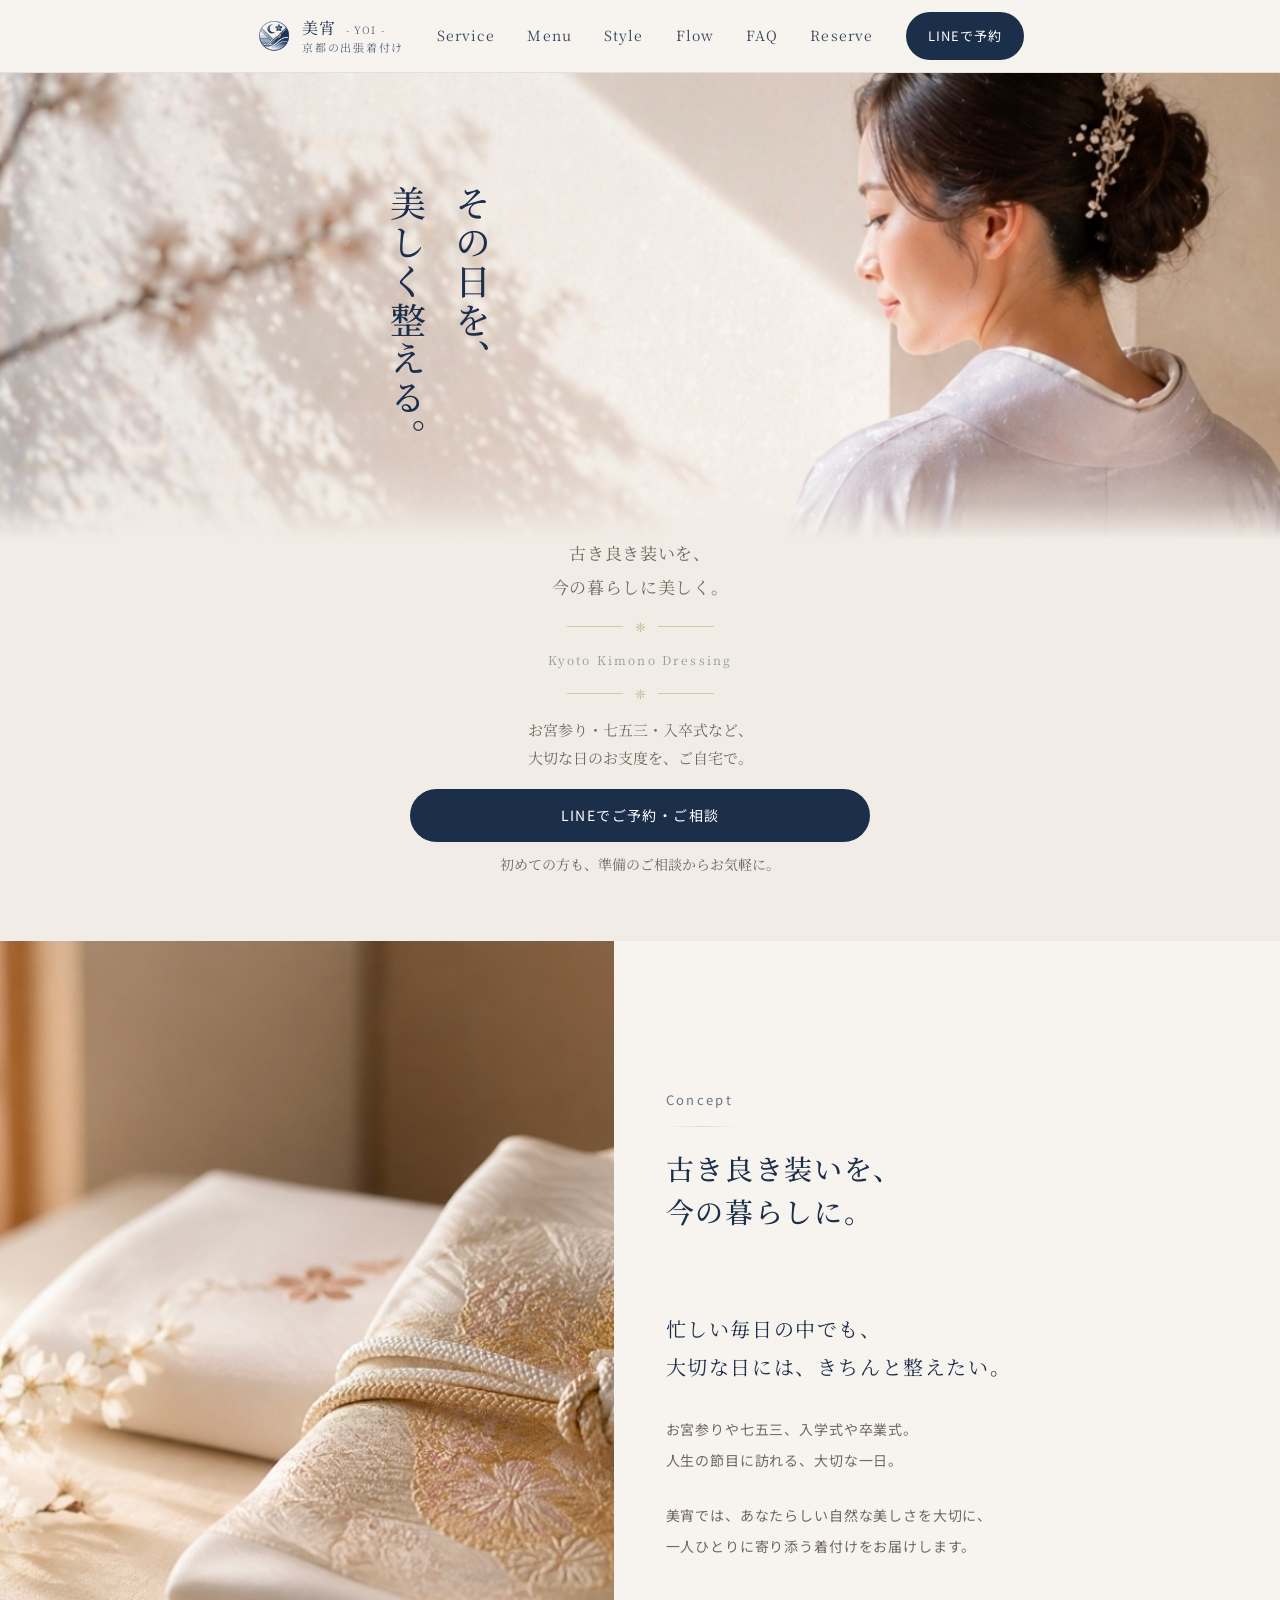
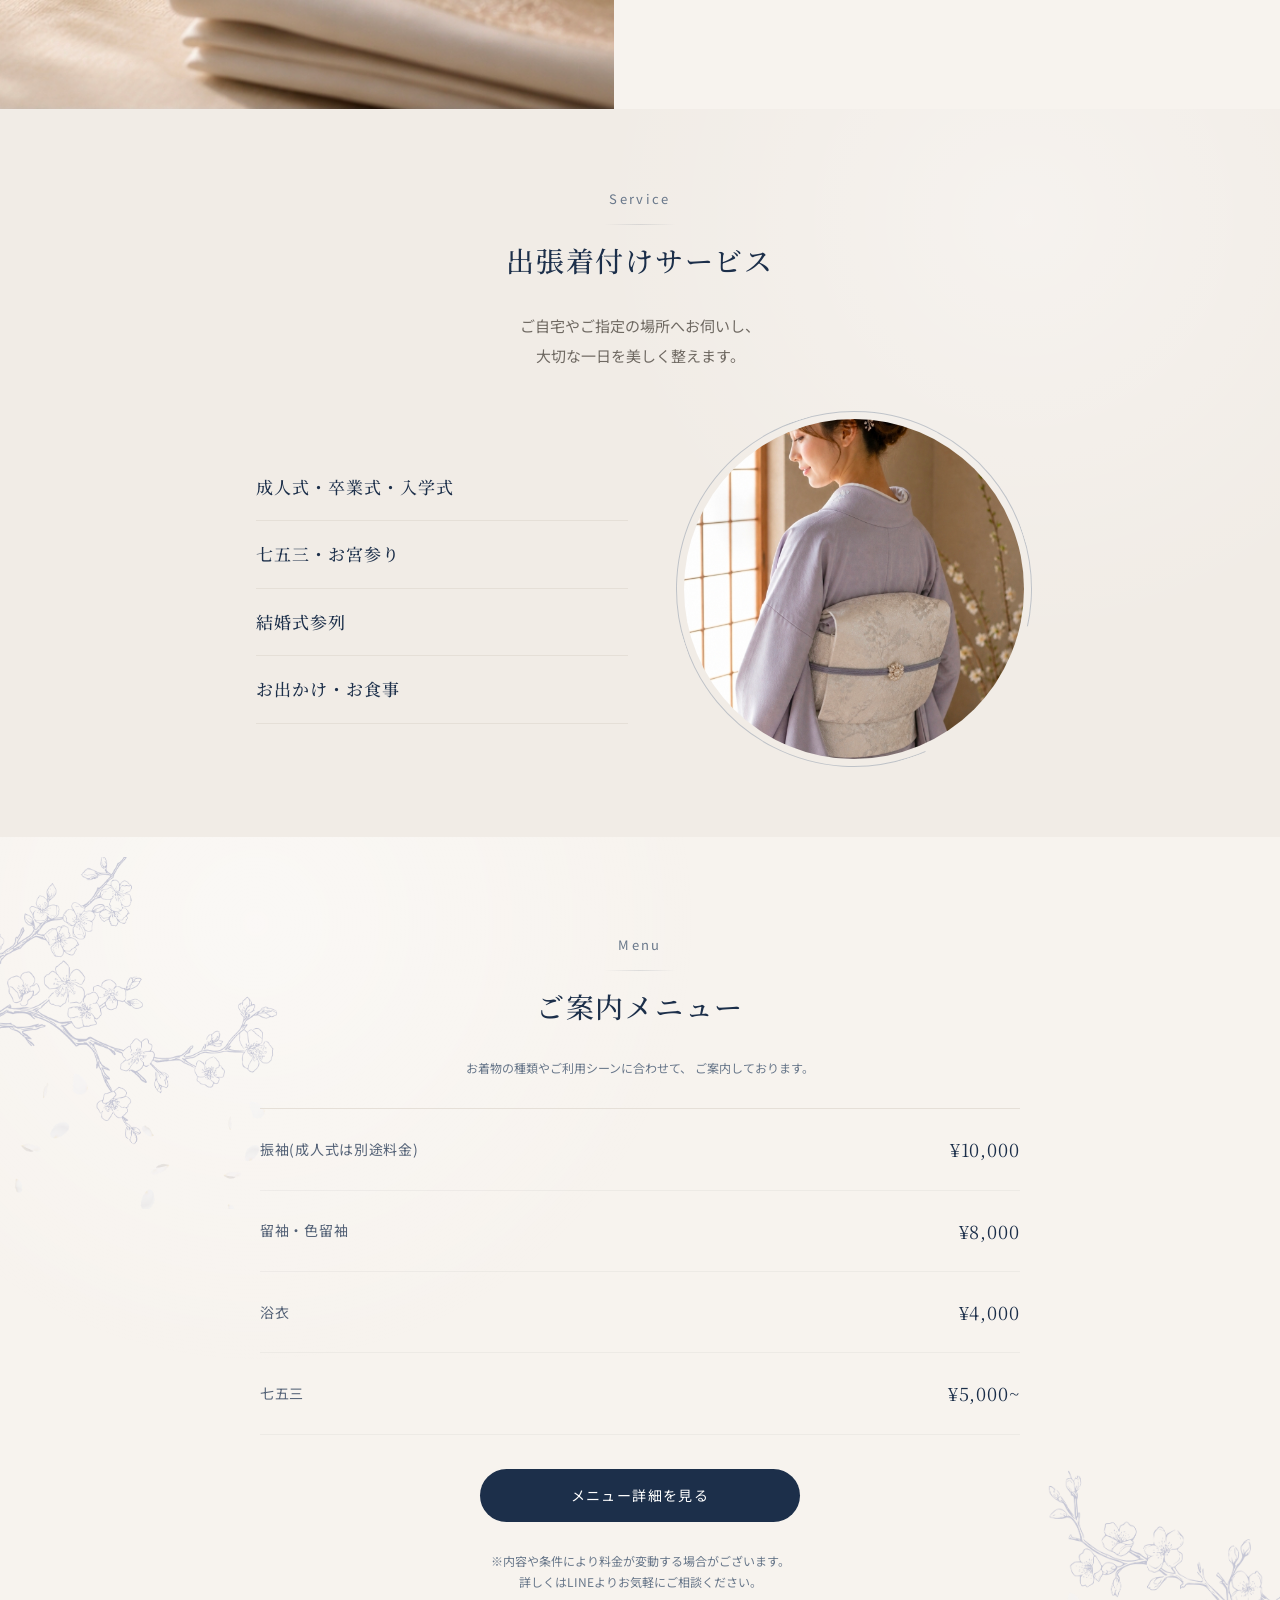
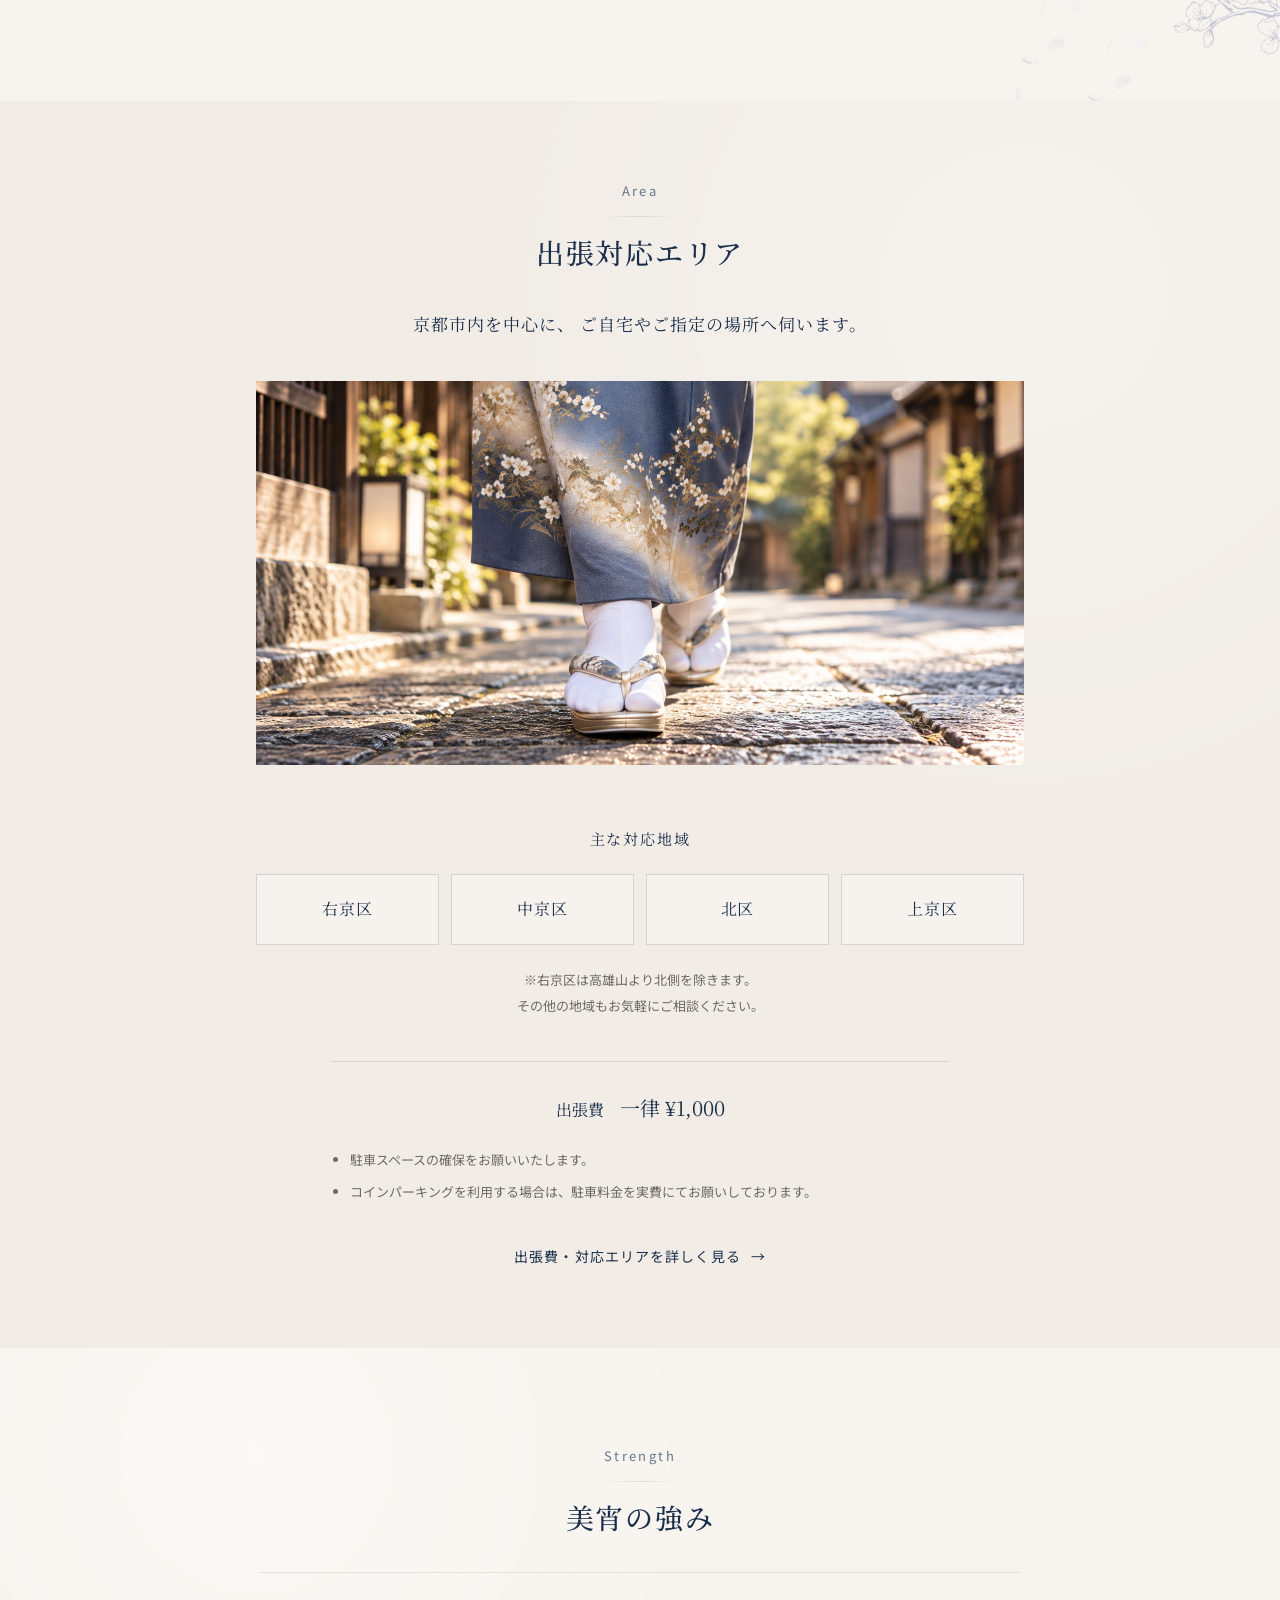
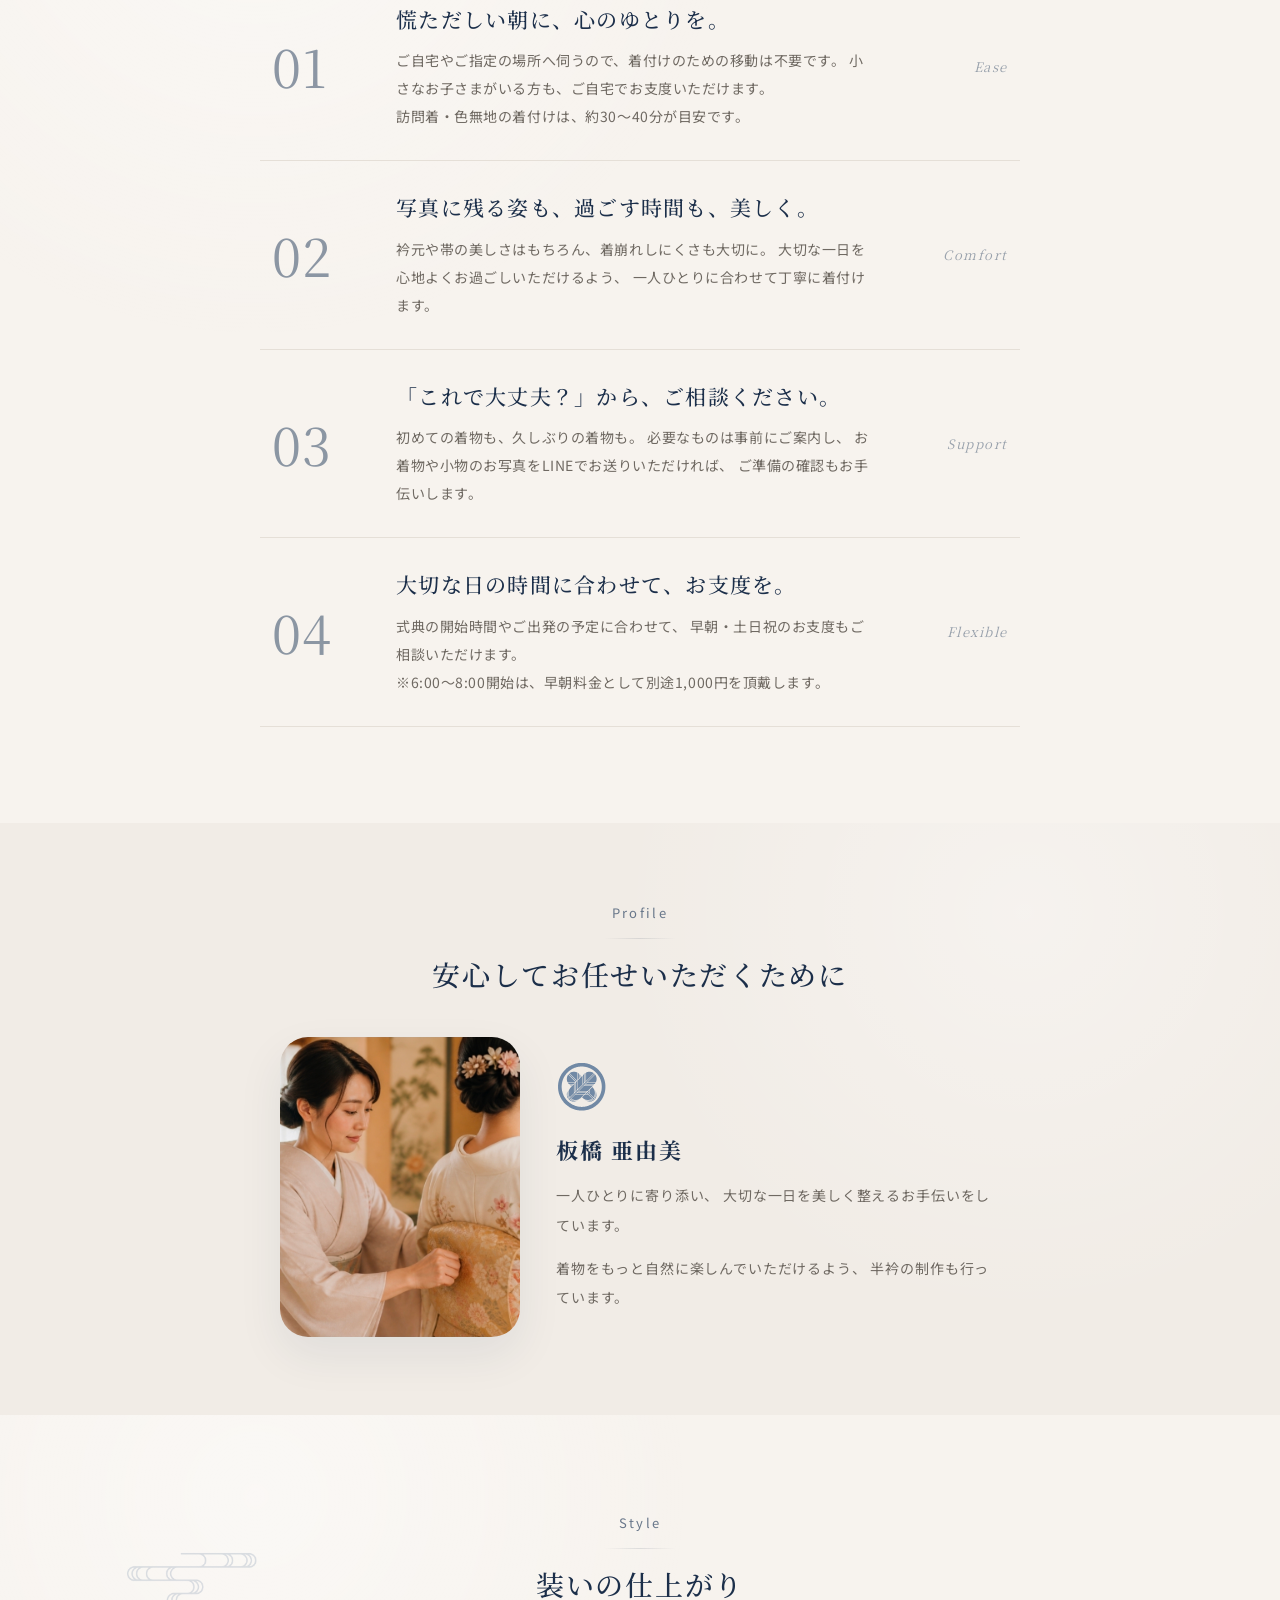
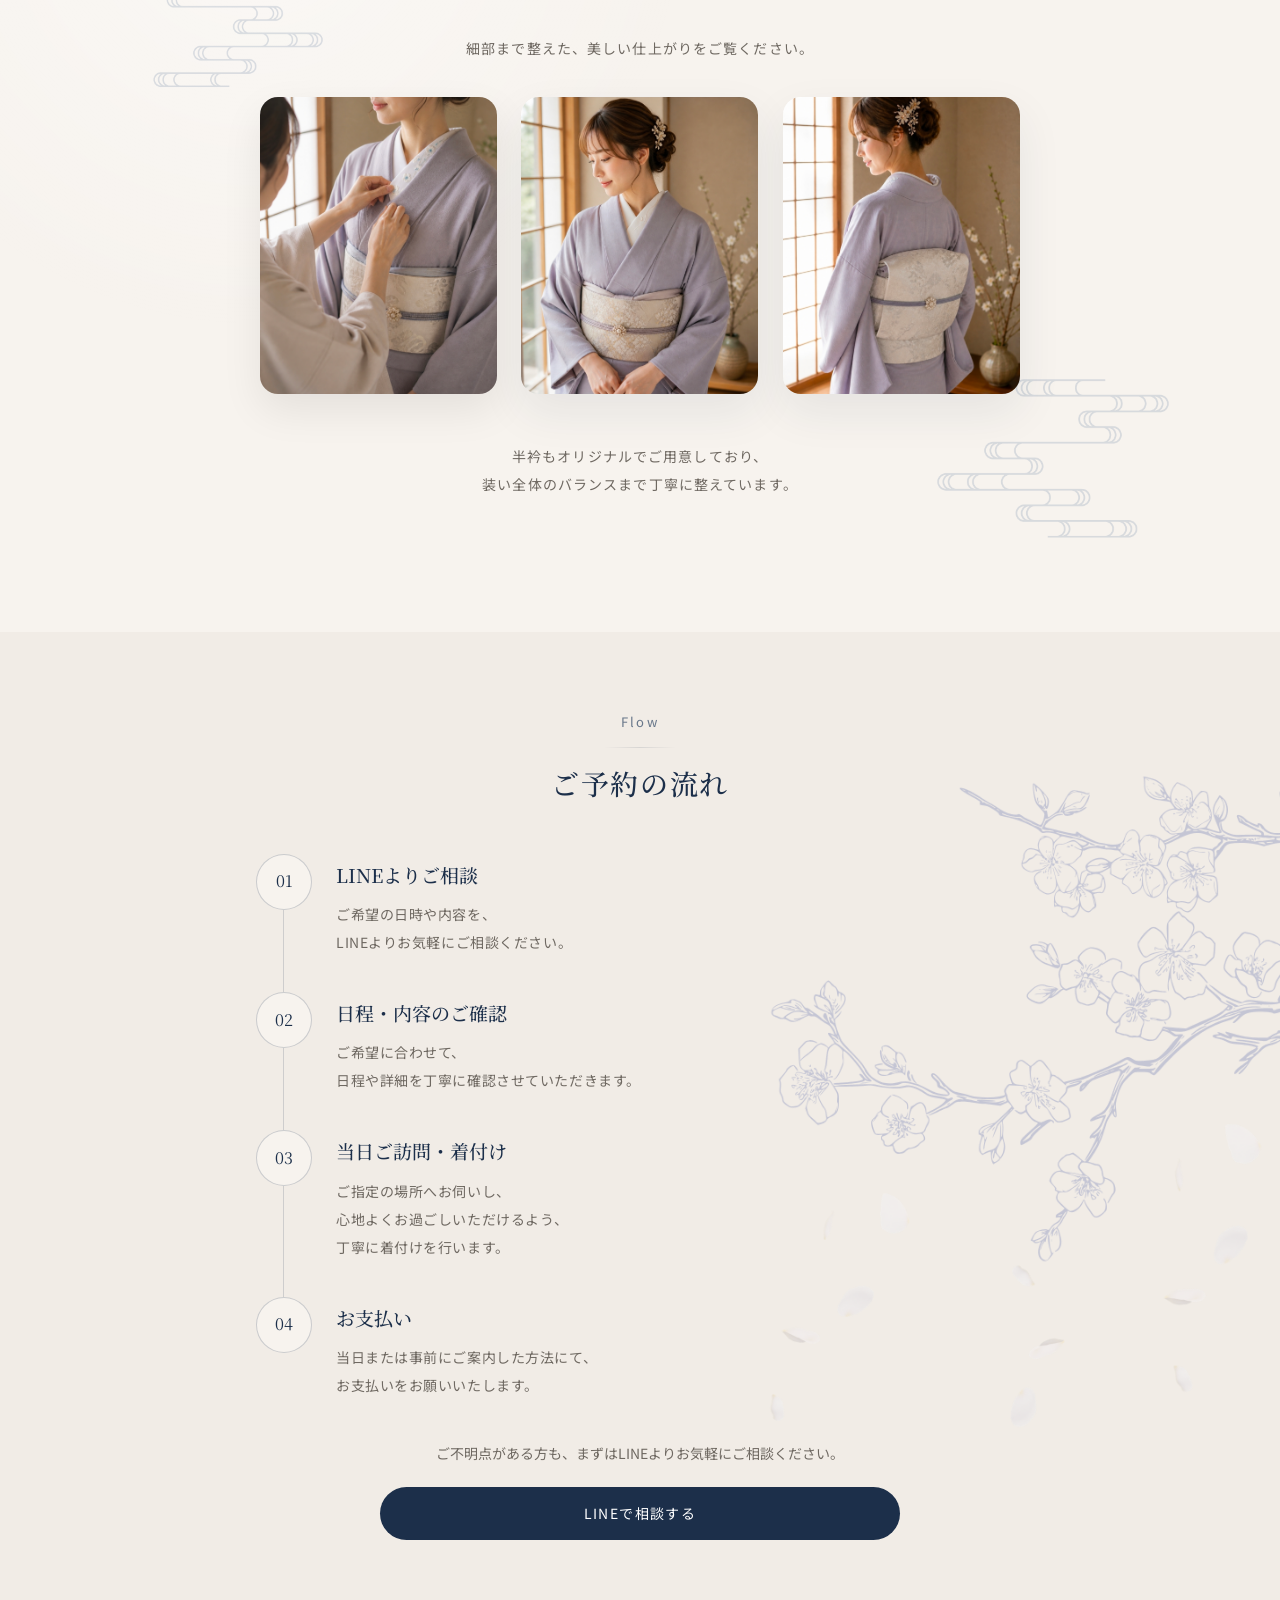
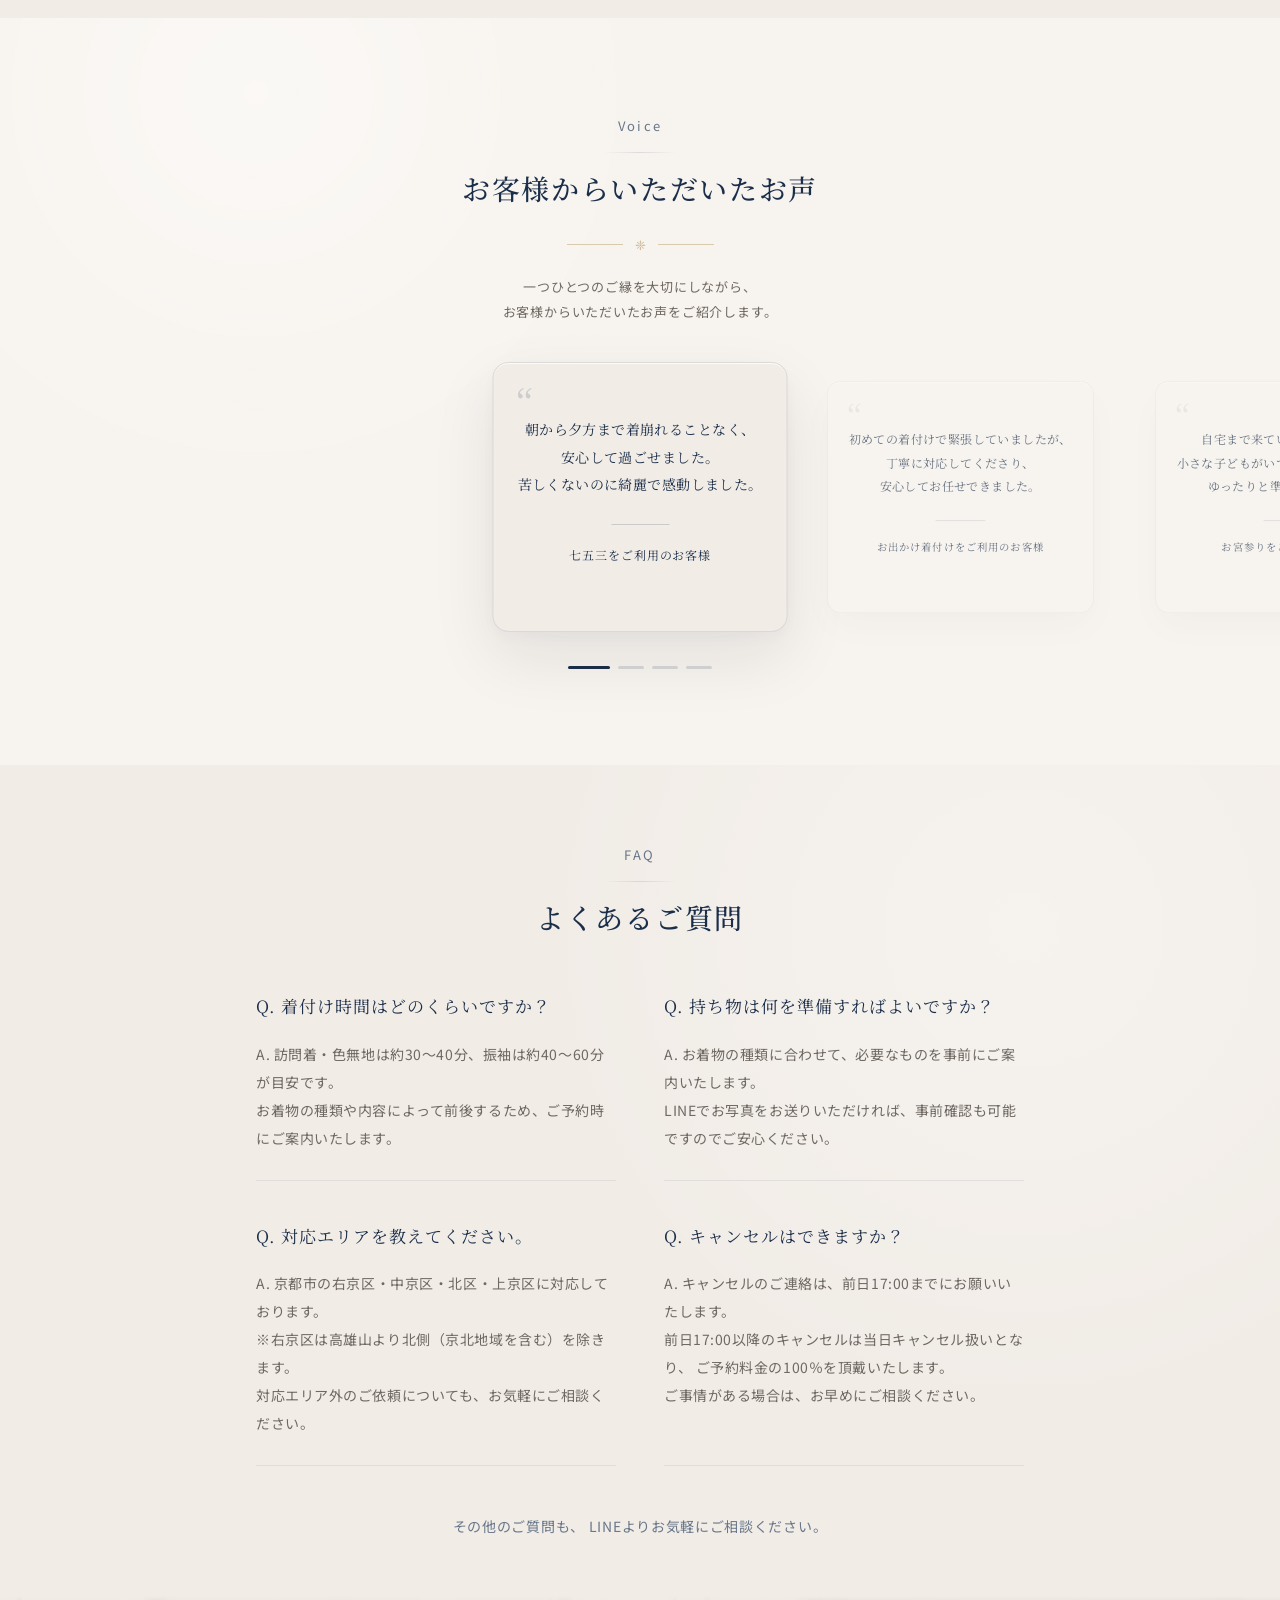
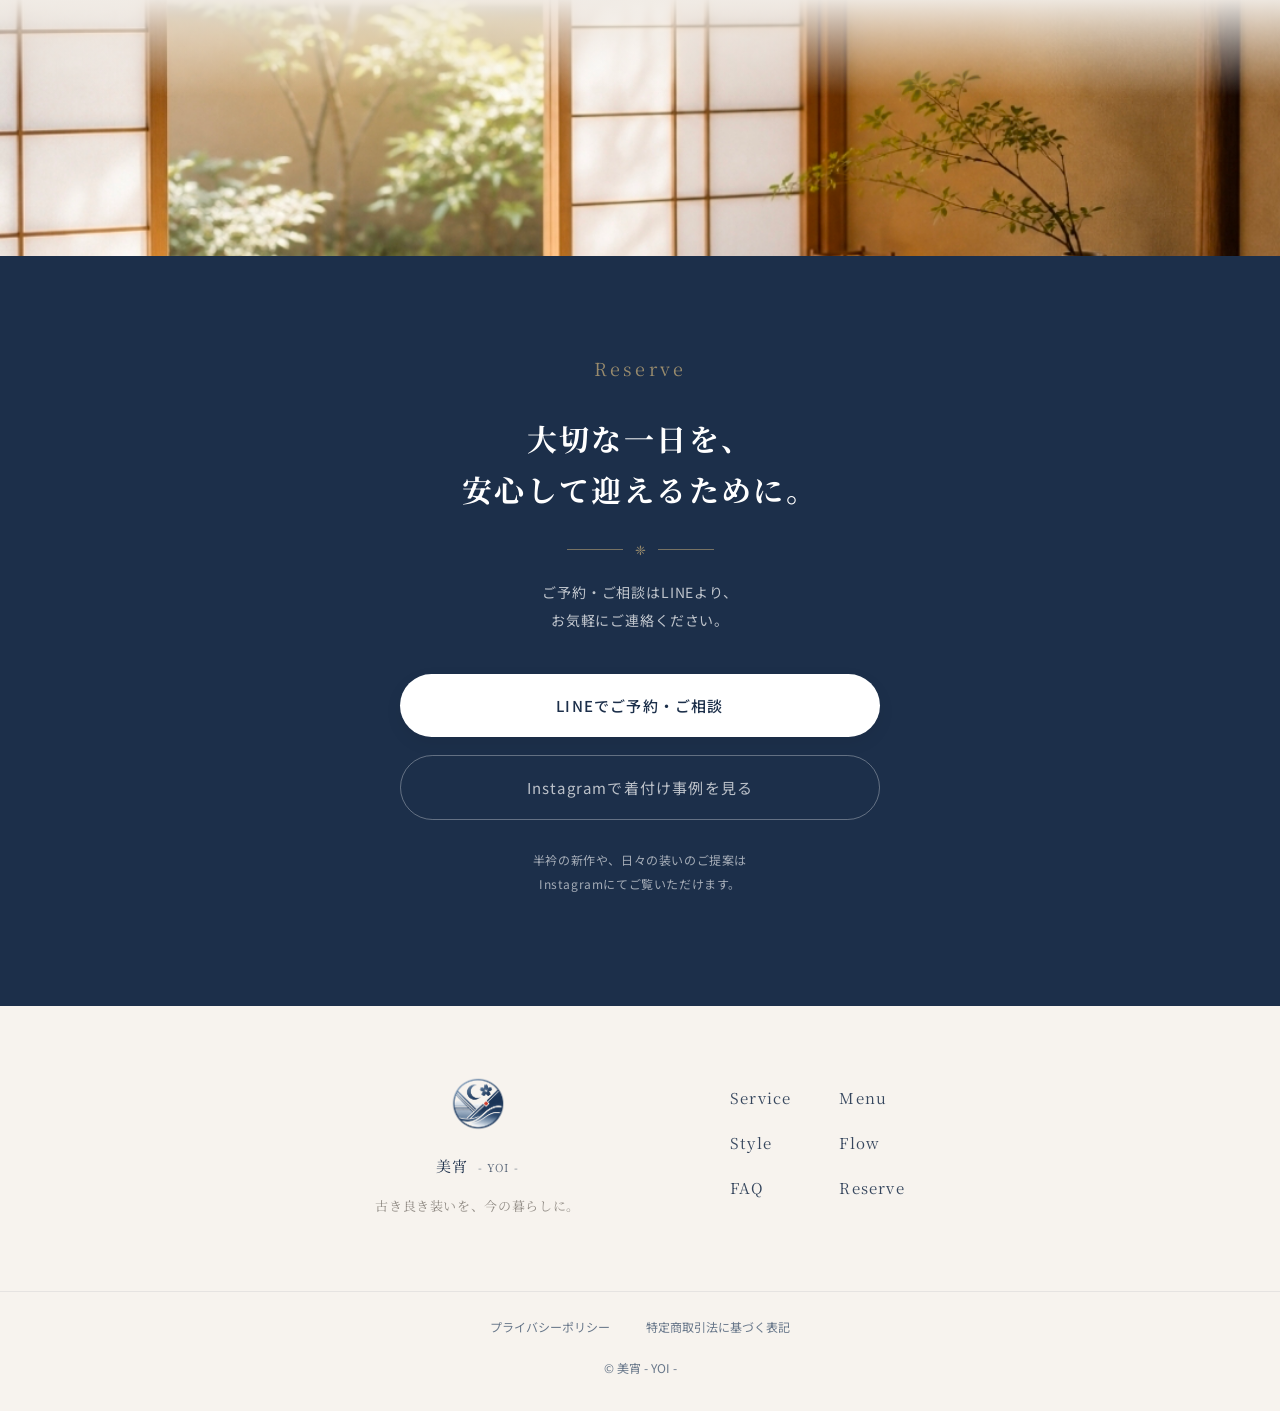
==== commit 21a0689e: "Enhance hero section with improved text layout and additional descriptions for better user engagemen" ====
--- a/index.html
+++ b/index.html
@@ -90,7 +90,10 @@
 
         <div class="concept__heading">
           <div class="hero__content">
-            <p class="hero__text">古き良き装いを、<br />今の暮らしに美しく。</p>
+            <p class="hero__text">
+              古き良き装いを、<br />
+              今の暮らしに美しく。
+            </p>
 
             <div class="hero__divider">
               <span>❈</span>
@@ -98,9 +101,22 @@
 
             <p class="hero__label">Kyoto Kimono Dressing</p>
 
+            <div class="hero__divider">
+              <span>❈</span>
+            </div>
+
+            <p class="hero__description">
+              お宮参り・七五三・入卒式など、<br />
+              大切な日のお支度を、ご自宅で。
+            </p>
+
             <div class="hero__actions">
-              <a href="#reserve" class="btn btn--primary"> LINEで予約する </a>
-            </div>
+              <a href="#reserve" class="btn btn--primary">
+                LINEでご予約・ご相談
+              </a>
+            </div>
+
+            <p class="hero__note">初めての方も、準備のご相談からお気軽に。</p>
           </div>
         </div>
       </section>
@@ -298,21 +314,29 @@
               <span class="strength__number" aria-hidden="true">01</span>
 
               <div class="strength__inner">
-                <h3 class="strength__title">短時間でも、美しく整える</h3>
+                <h3 class="strength__title">慌ただしい朝に、心のゆとりを。</h3>
                 <p class="strength__text">
-                  限られた時間でも、品よく仕上げます。
+                  ご自宅やご指定の場所へ伺うので、着付けのための移動は不要です。
+                  小さなお子さまがいる方も、ご自宅でお支度いただけます。<br />
+                  訪問着・色無地の着付けは、約30〜40分が目安です。
                 </p>
               </div>
 
-              <span class="strength__en" aria-hidden="true">Beauty</span>
+              <span class="strength__en" aria-hidden="true">Ease</span>
             </article>
 
             <article class="strength__item">
               <span class="strength__number" aria-hidden="true">02</span>
 
               <div class="strength__inner">
-                <h3 class="strength__title">着崩れしにくい安心感</h3>
-                <p class="strength__text">長時間でも、美しさを保ちます。</p>
+                <h3 class="strength__title">
+                  写真に残る姿も、過ごす時間も、美しく。
+                </h3>
+                <p class="strength__text">
+                  衿元や帯の美しさはもちろん、着崩れしにくさも大切に。
+                  大切な一日を心地よくお過ごしいただけるよう、
+                  一人ひとりに合わせて丁寧に着付けます。
+                </p>
               </div>
 
               <span class="strength__en" aria-hidden="true">Comfort</span>
@@ -322,21 +346,31 @@
               <span class="strength__number" aria-hidden="true">03</span>
 
               <div class="strength__inner">
-                <h3 class="strength__title">完全予約制のプライベート対応</h3>
-                <p class="strength__text">一人ひとりに、丁寧に向き合います。</p>
+                <h3 class="strength__title">
+                  「これで大丈夫？」から、ご相談ください。
+                </h3>
+                <p class="strength__text">
+                  初めての着物も、久しぶりの着物も。
+                  必要なものは事前にご案内し、
+                  お着物や小物のお写真をLINEでお送りいただければ、
+                  ご準備の確認もお手伝いします。
+                </p>
               </div>
 
-              <span class="strength__en" aria-hidden="true">Private</span>
+              <span class="strength__en" aria-hidden="true">Support</span>
             </article>
 
             <article class="strength__item">
               <span class="strength__number" aria-hidden="true">04</span>
 
               <div class="strength__inner">
-                <h3 class="strength__title">早朝・土日祝のご相談も可能</h3>
+                <h3 class="strength__title">
+                  大切な日の時間に合わせて、お支度を。
+                </h3>
                 <p class="strength__text">
-                  結婚式や式典などの早い時間帯や、土日祝日のご予約も承ります。<br />
-                  お気軽にご相談ください。
+                  式典の開始時間やご出発の予定に合わせて、
+                  早朝・土日祝のお支度もご相談いただけます。<br />
+                  ※6:00〜8:00開始は、早朝料金として別途1,000円を頂戴します。
                 </p>
               </div>
 
@@ -627,9 +661,9 @@
             <div class="faq__item">
               <p class="faq__q">Q. 対応エリアを教えてください。</p>
               <p class="faq__a">
-                A.
-                京都市の中京区・右京区（京北地域を除く）・北区・上京区・西京区を中心に対応しております。<br />
-                その他の地域もお気軽にご相談ください。
+                A. 京都市の右京区・中京区・北区・上京区に対応しております。<br />
+                ※右京区は高雄山より北側（京北地域を含む）を除きます。<br />
+                対応エリア外のご依頼についても、お気軽にご相談ください。
               </p>
             </div>
 
--- a/css/style.css
+++ b/css/style.css
@@ -489,10 +489,8 @@
 
   background: linear-gradient(
     to bottom,
-    rgba(241, 236, 230, 0) 60%,
-    rgba(241, 236, 230, 0.15) 72%,
-    rgba(241, 236, 230, 0.5) 85%,
-    rgba(241, 236, 230, 0.85) 94%,
+    rgba(241, 236, 230, 0) 82%,
+    rgba(241, 236, 230, 0.35) 92%,
     var(--bg-soft) 100%
   );
 }
@@ -504,11 +502,12 @@
 
   width: min(100% - 40px, 520px);
   margin: -28px auto 0;
-  padding: 32px 0 72px;
+  padding-top: 20px;
+  padding-bottom: 36px;
 }
 
 .hero__label {
-  margin: 0 0 40px;
+  margin-bottom: 16px;
 
   font-family: var(--font-serif);
   font-size: 12px;
@@ -548,10 +547,10 @@
 }
 
 .hero__text {
-  margin: 40px 0 32px;
-
-  font-family: var(--font-serif);
-  font-size: 14px;
+  margin: 20px 0 16px;
+
+  font-family: var(--font-serif);
+  font-size: 17px;
   line-height: 2;
   letter-spacing: 0.04em;
   color: var(--text-soft);
@@ -559,7 +558,7 @@
 }
 
 .hero__actions {
-  margin-top: 20px;
+  margin-top: 16px;
   display: flex;
   justify-content: center;
 }
@@ -574,7 +573,7 @@
   justify-content: center;
   gap: 12px;
 
-  margin: 28px 0 22px;
+  margin: 16px 0;
 }
 
 .hero__divider::before,
@@ -589,6 +588,27 @@
   font-size: 13px;
   color: rgba(194, 170, 120, 0.75);
   line-height: 1;
+}
+
+/* Hero補足文 */
+.hero__description {
+  margin: 16px 0 0;
+  font-family: var(--font-serif);
+  font-size: 15px;
+  font-weight: 400;
+  line-height: 1.9;
+  color: var(--text-soft);
+  text-align: center;
+}
+
+.hero__note {
+  margin: 10px 0 0;
+  font-family: var(--font-serif);
+  font-size: 14px;
+  font-weight: 400;
+  line-height: 1.8;
+  color: var(--text-soft);
+  text-align: center;
 }
 
 /* =========================
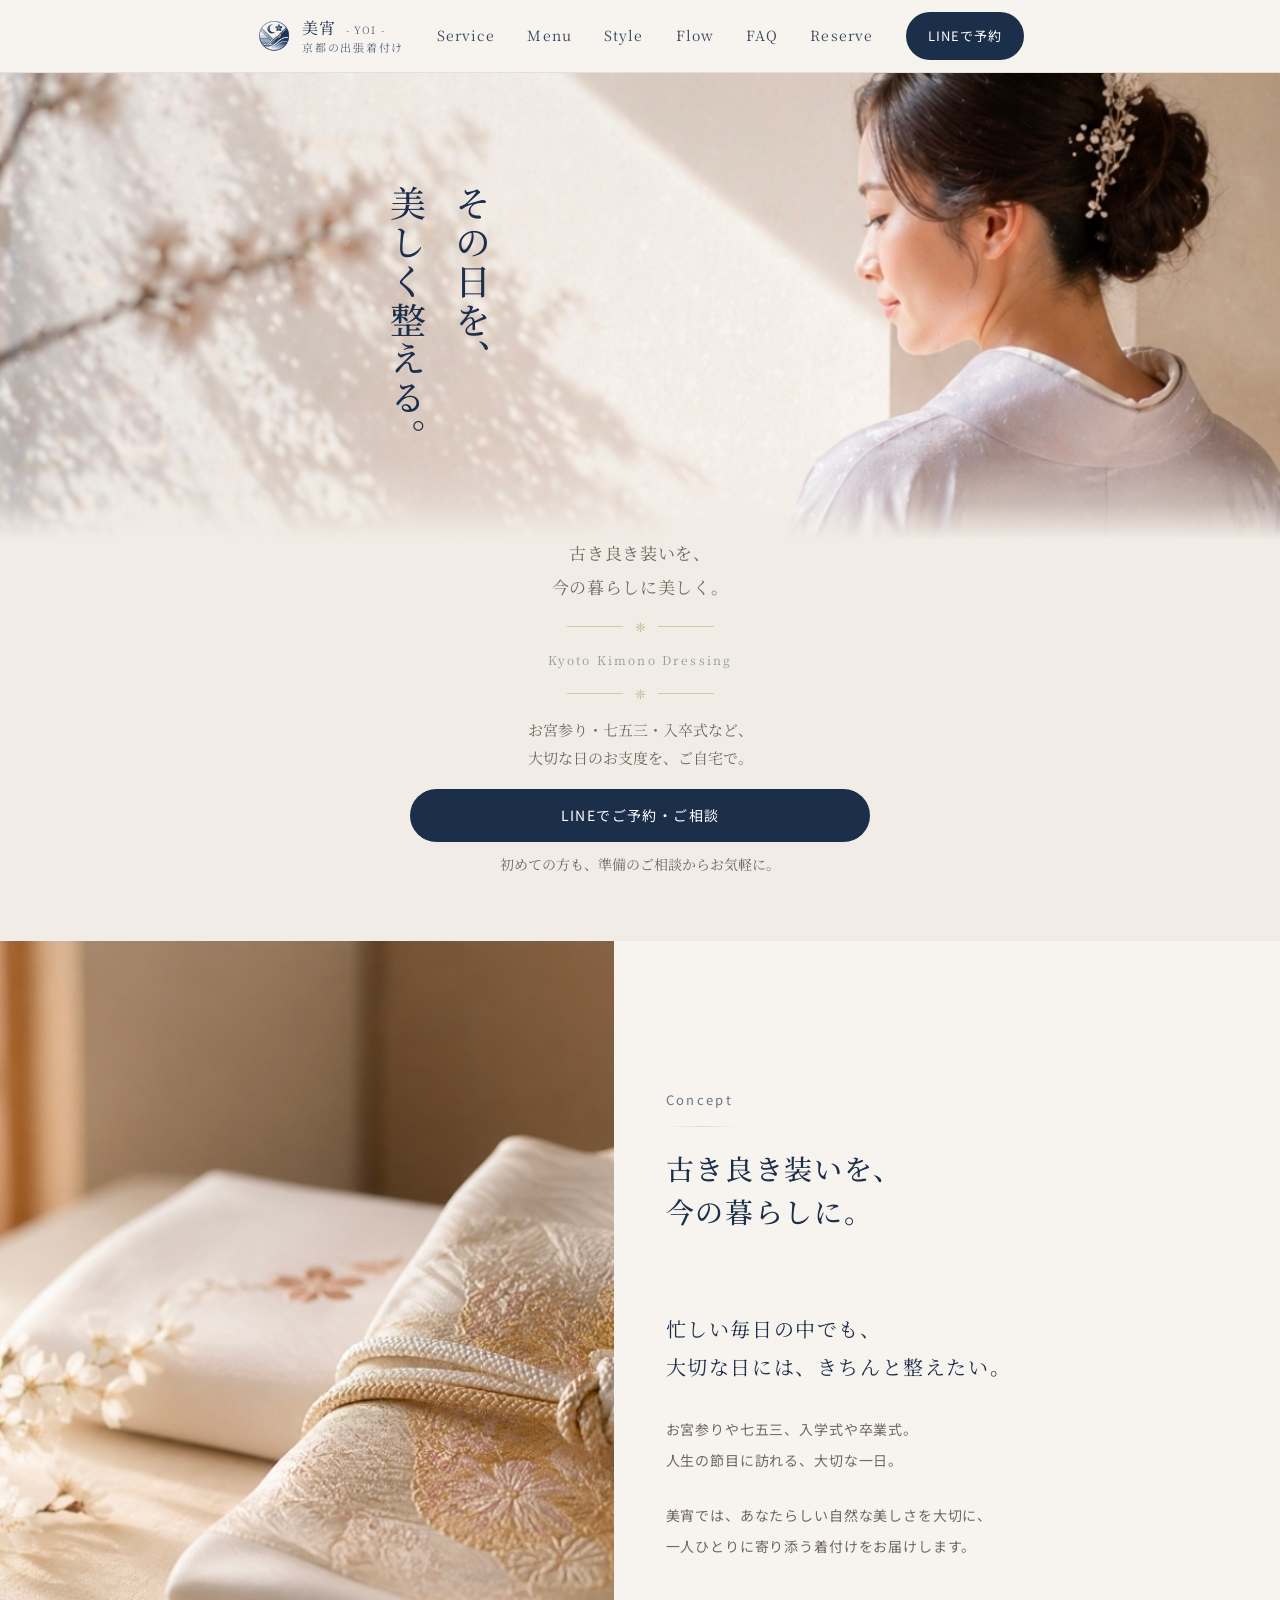
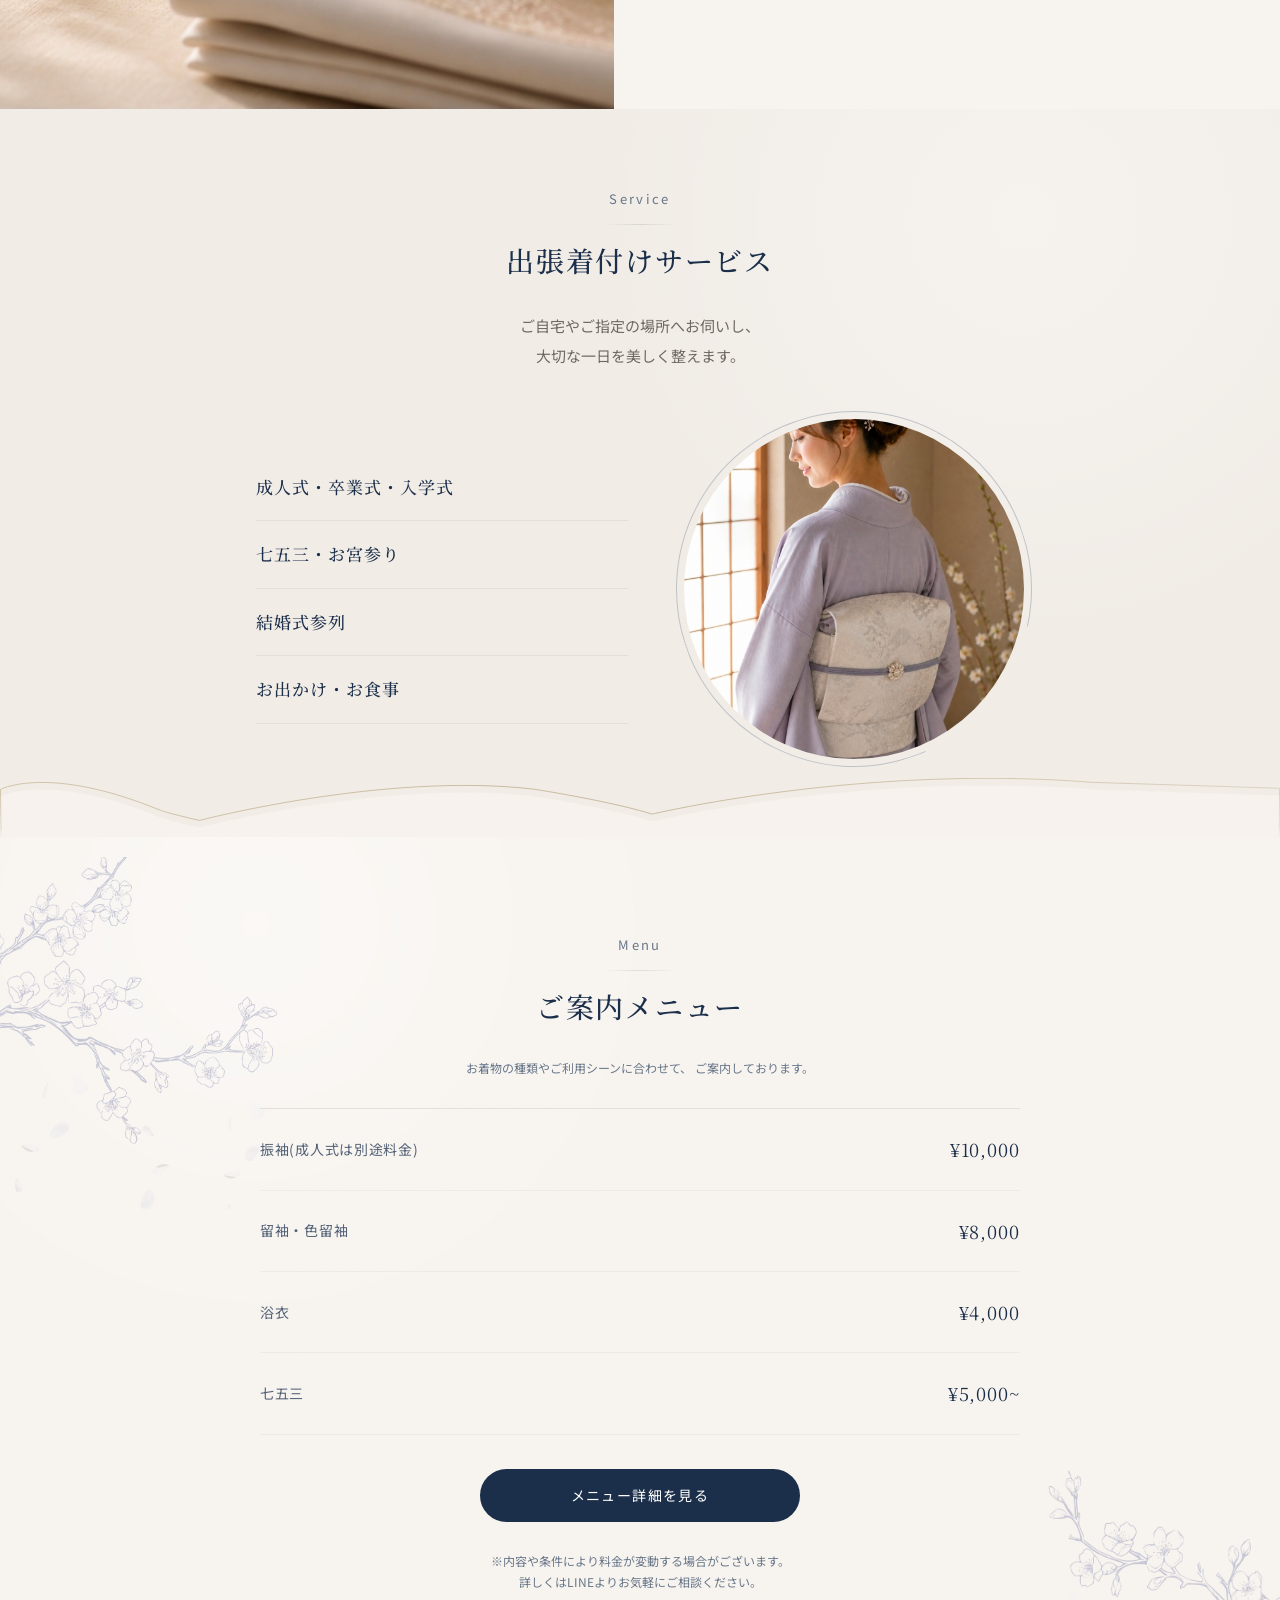
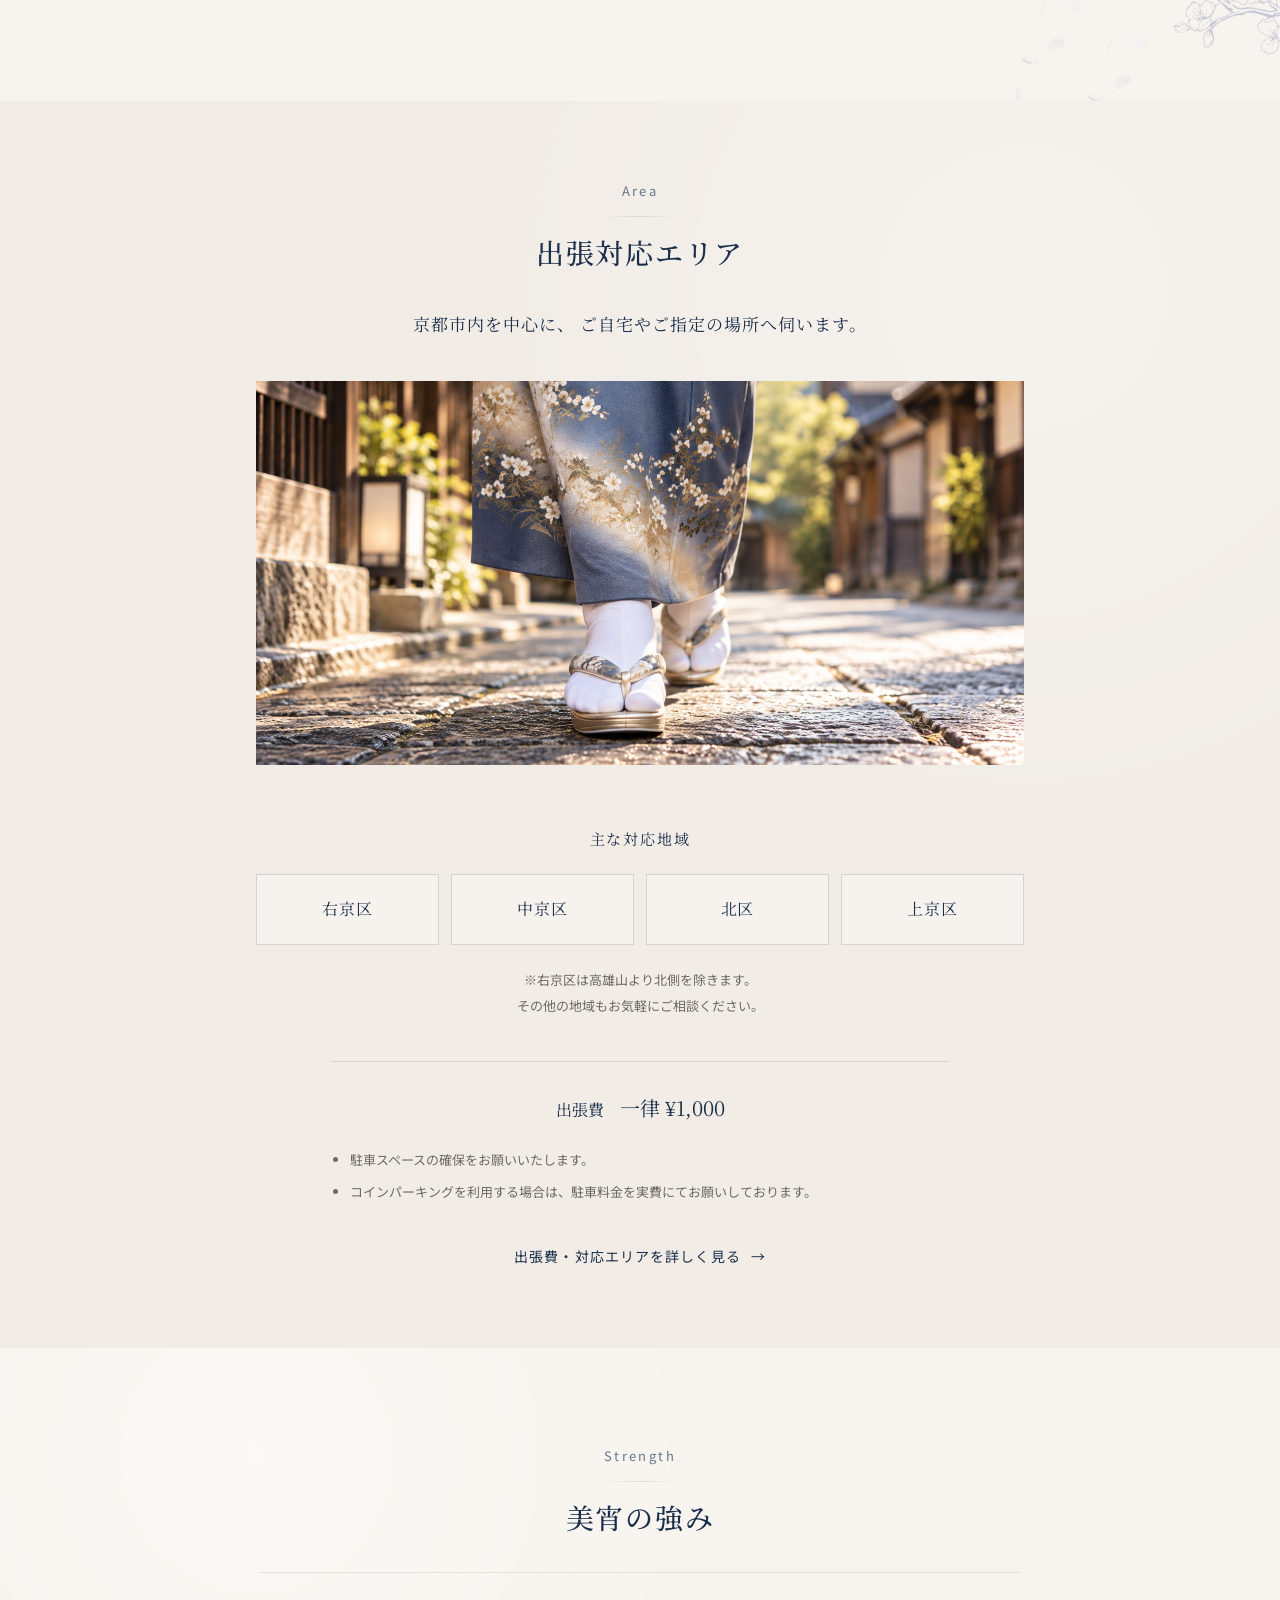
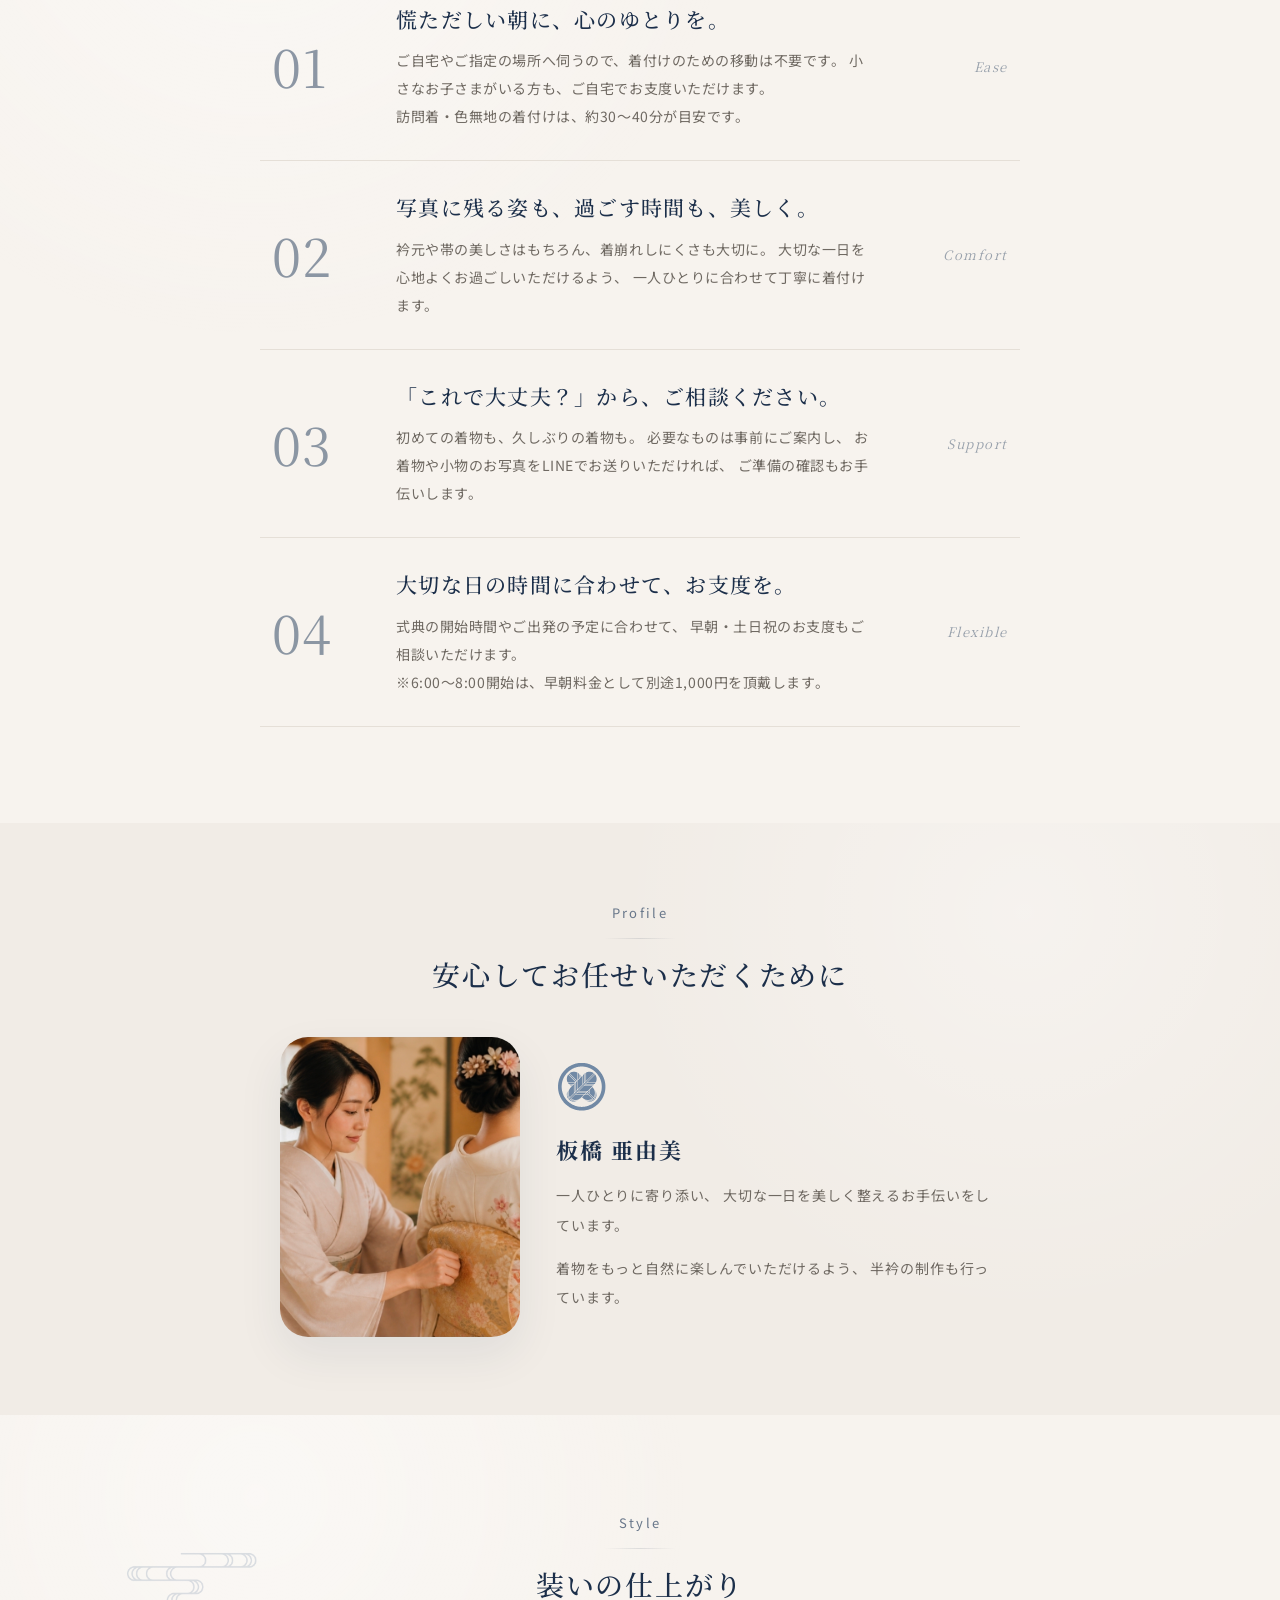
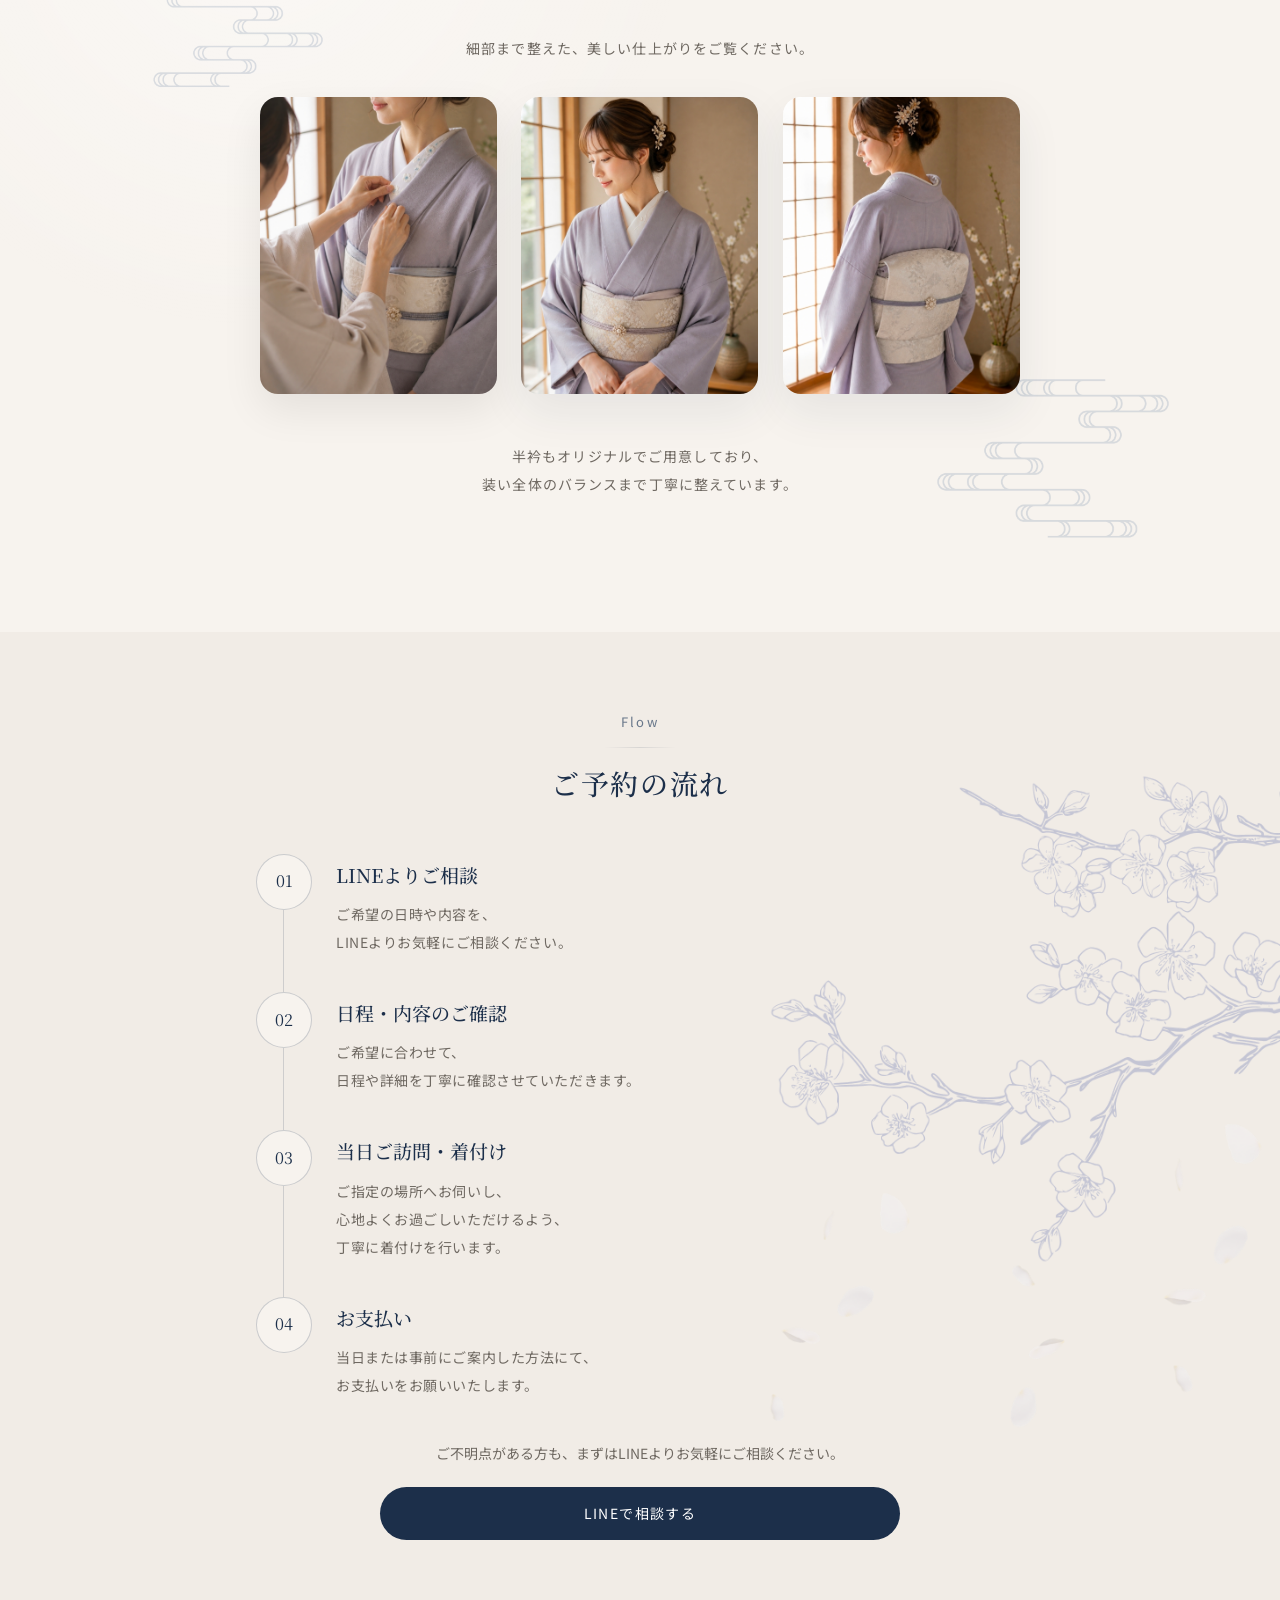
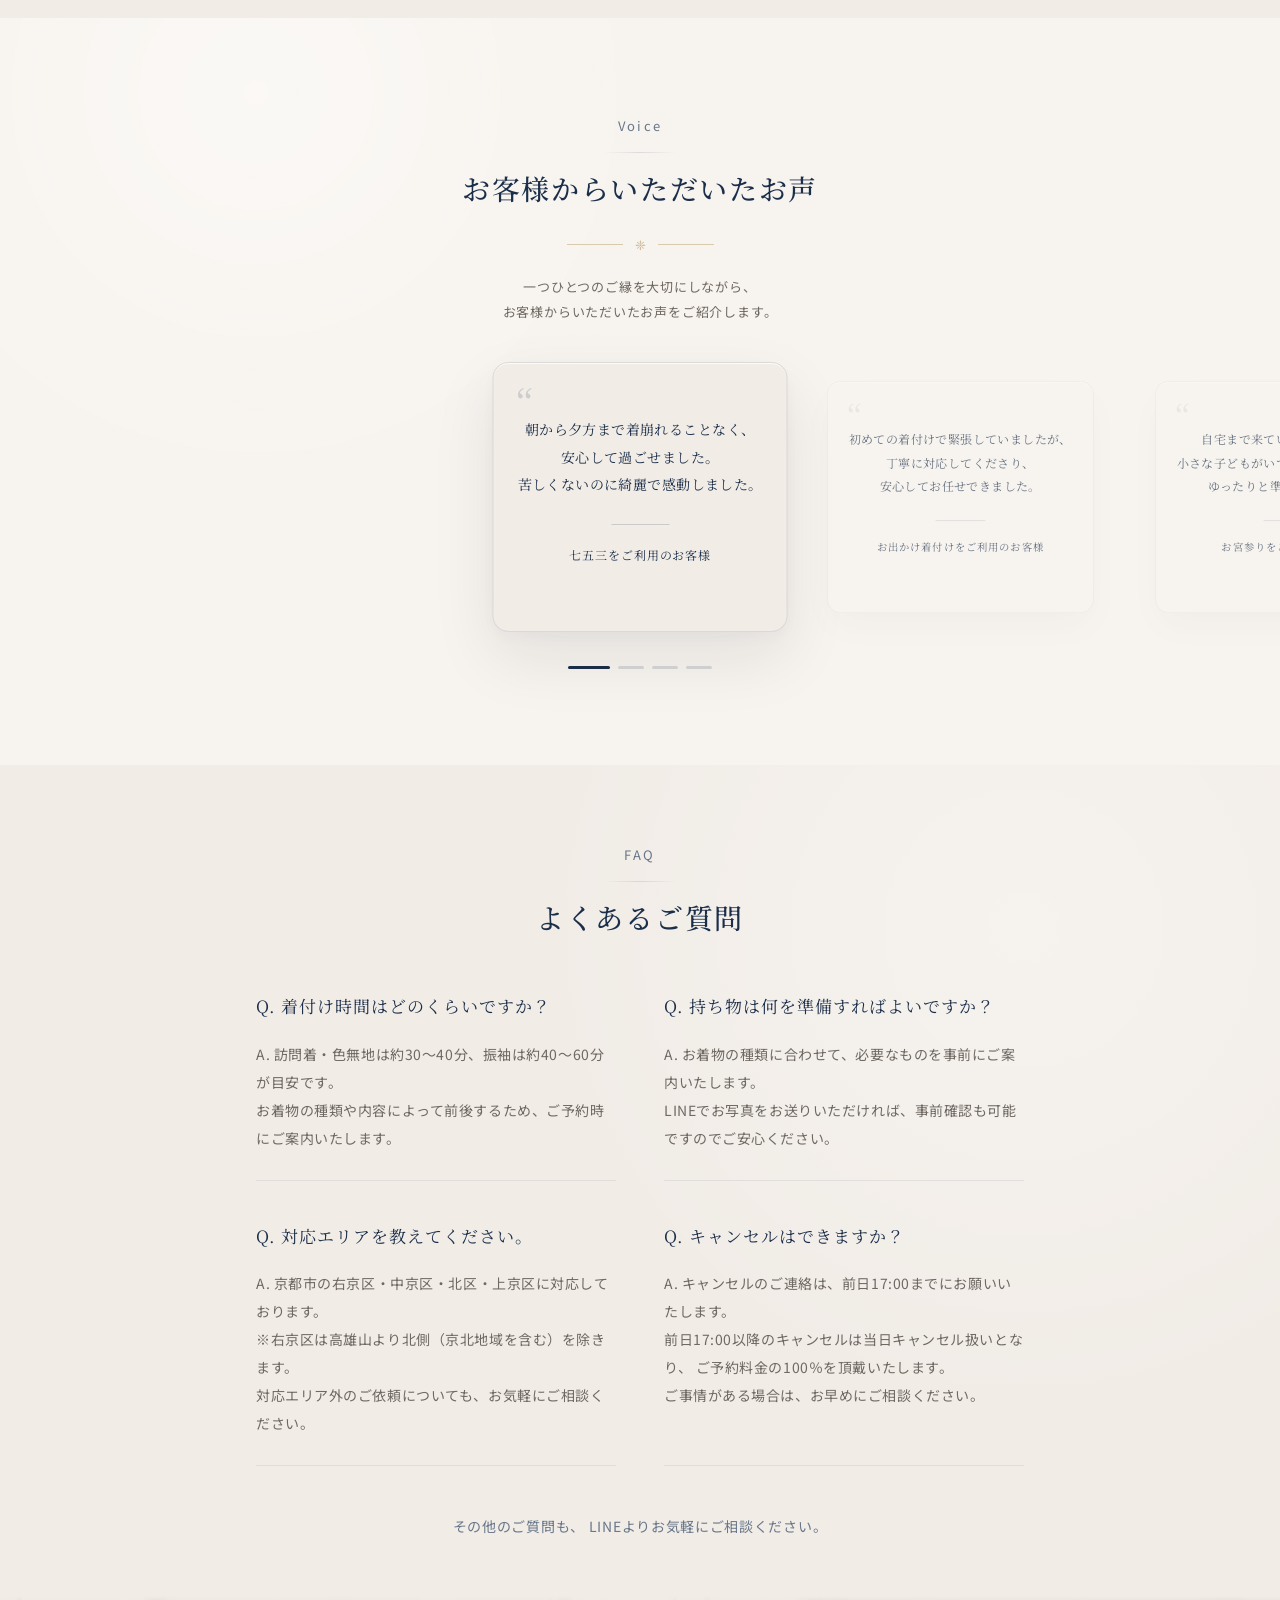
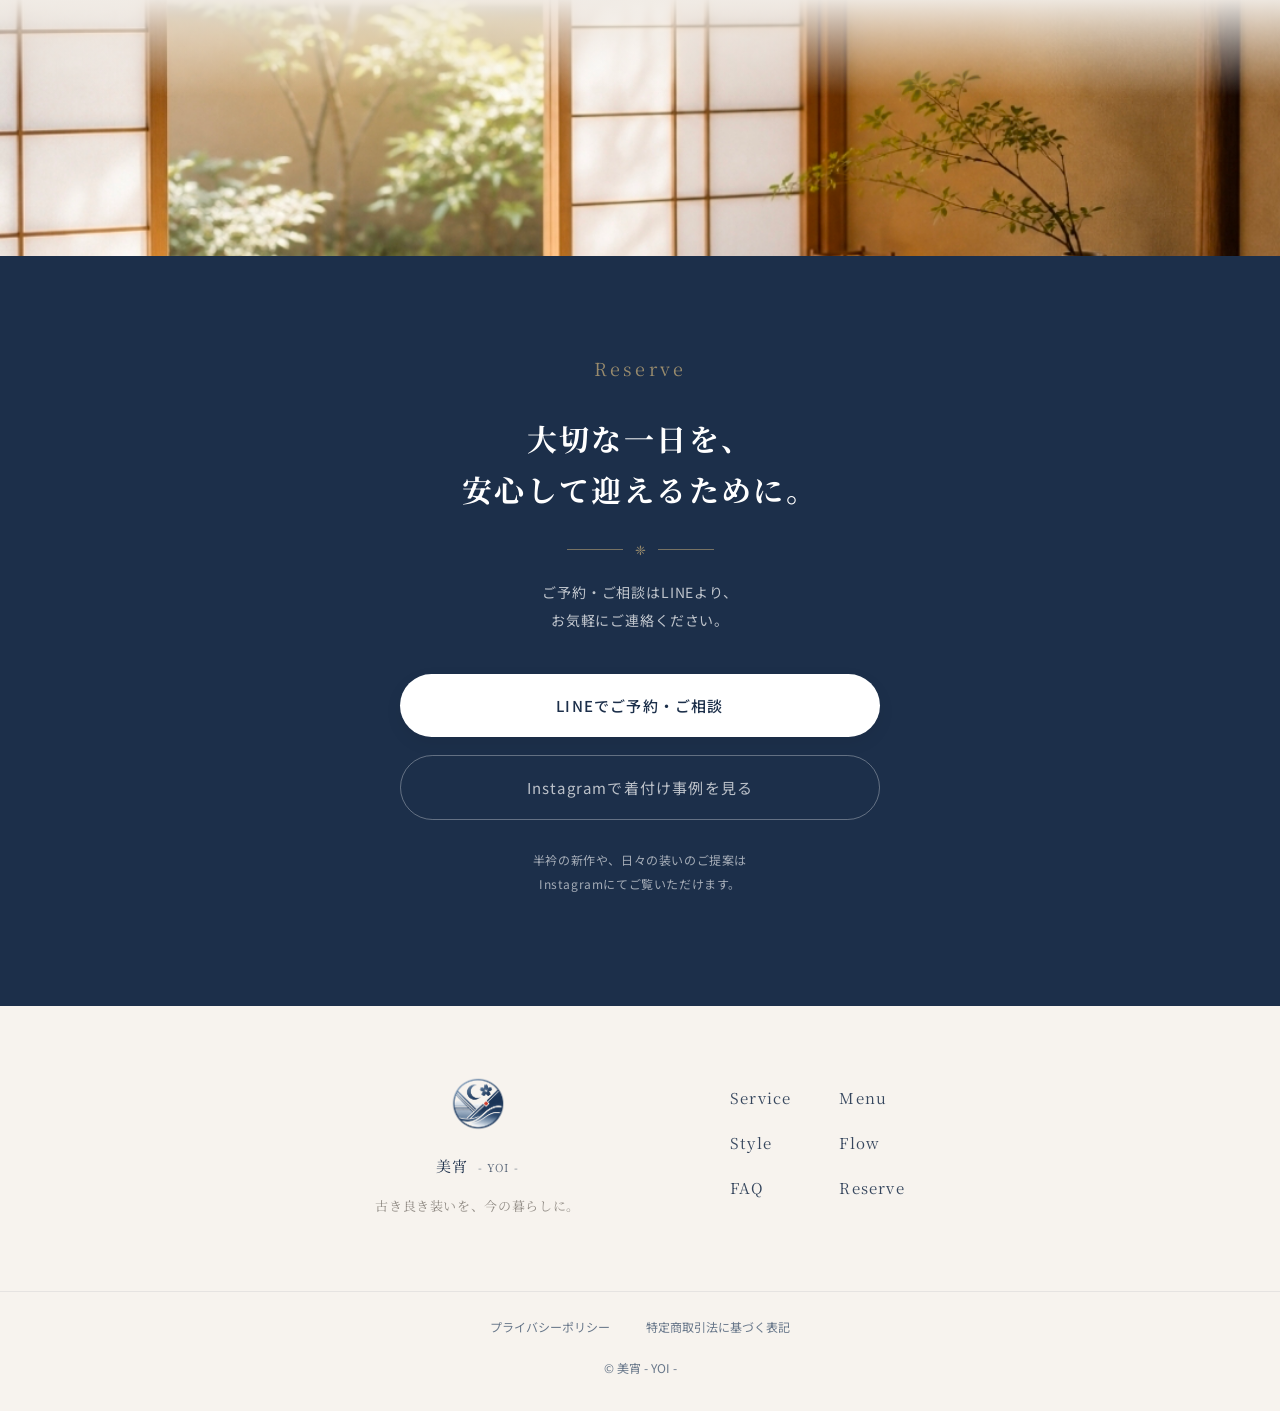
==== commit 9dc59dc6: "Add service wave decoration with responsive SVG for enhanced visual appeal" ====
--- a/index.html
+++ b/index.html
@@ -191,6 +191,10 @@
               <img src="images/style03.jpg" alt="着物姿の女性" />
             </figure>
           </div>
+        </div>
+        <!-- Service 波の装飾 -->
+        <div class="service__wave" aria-hidden="true">
+          <img src="images/service-wave.svg" alt="" />
         </div>
       </section>
 
--- a/css/style.css
+++ b/css/style.css
@@ -666,6 +666,7 @@
 ========================= */
 .service {
   text-align: center;
+  position: relative;
 }
 
 .service__lead {
@@ -739,6 +740,21 @@
   pointer-events: none;
 }
 
+/* Service 波の装飾 */
+.service__wave {
+  position: absolute;
+  bottom: -1px;
+  left: 0;
+  width: 100%;
+  pointer-events: none;
+}
+
+.service__wave img {
+  display: block;
+  width: 100%;
+  height: auto;
+}
+
 /* =========================
   menu
 ========================= */
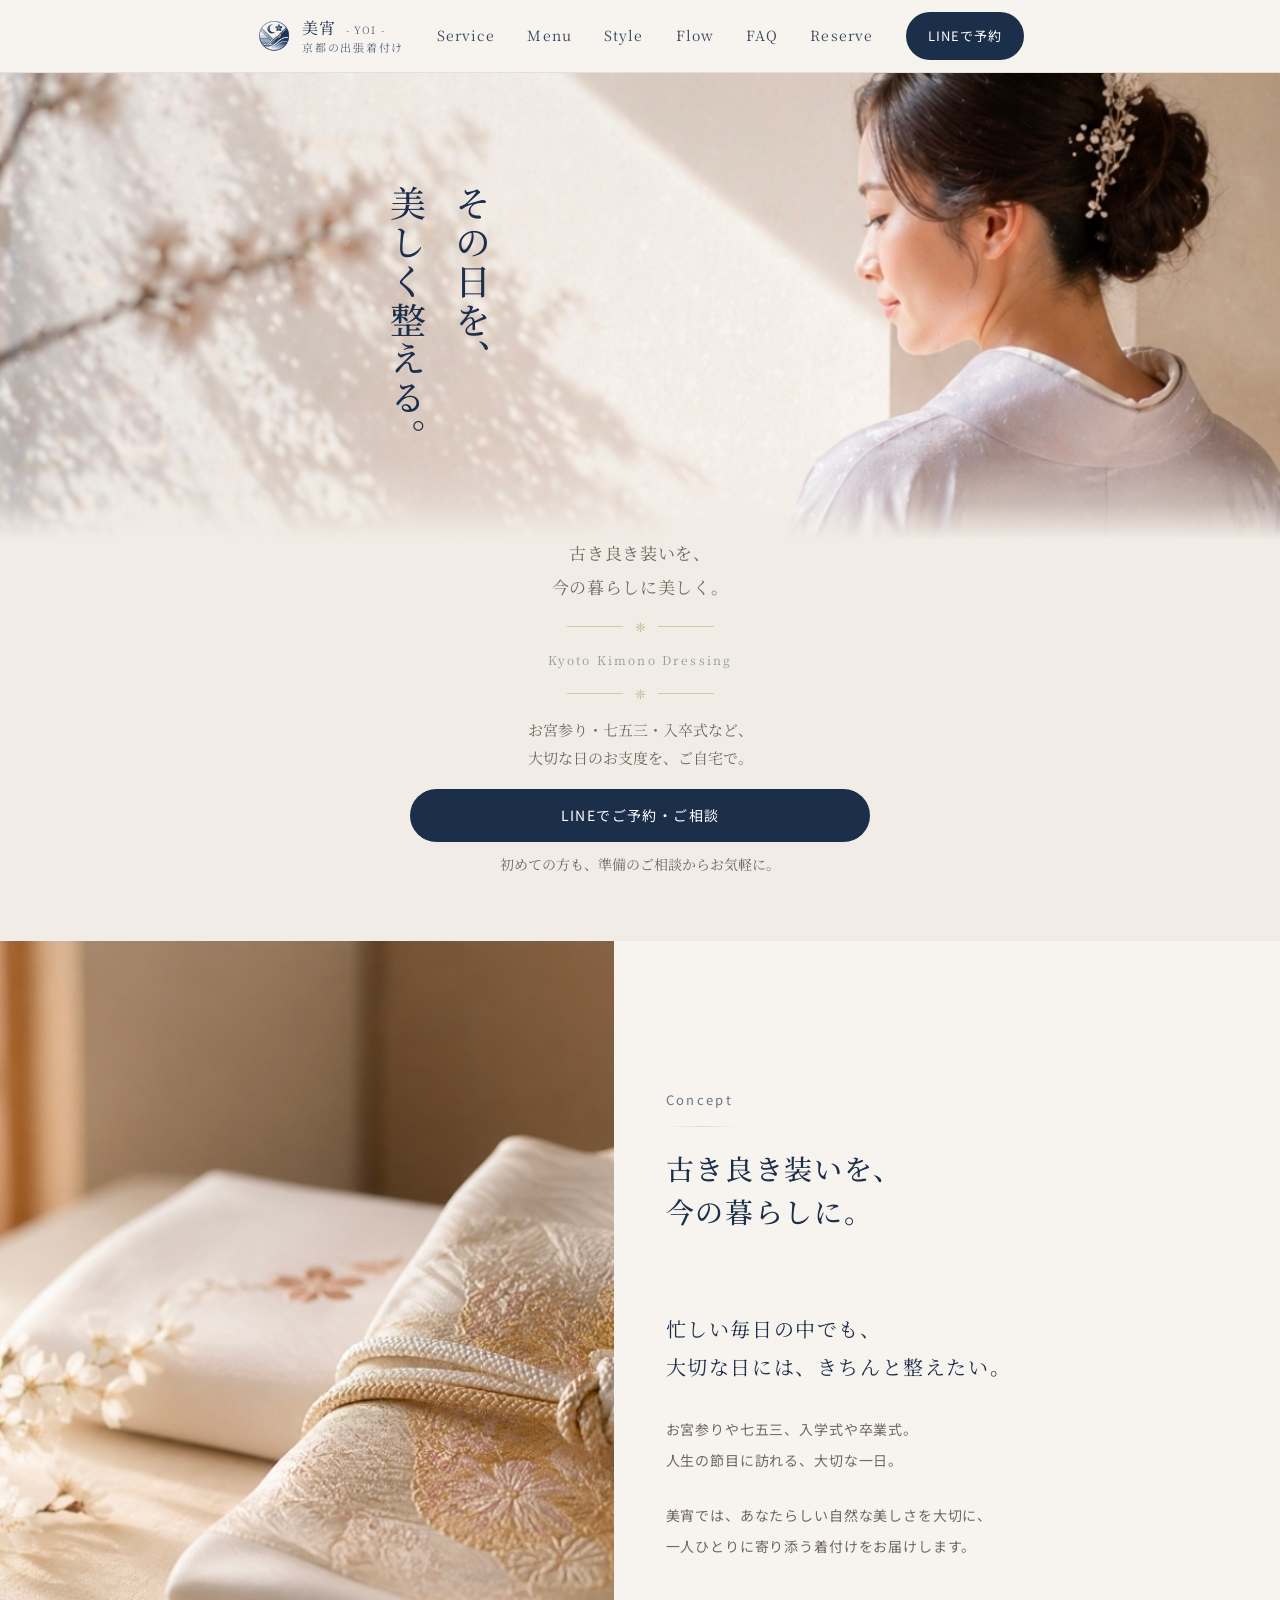
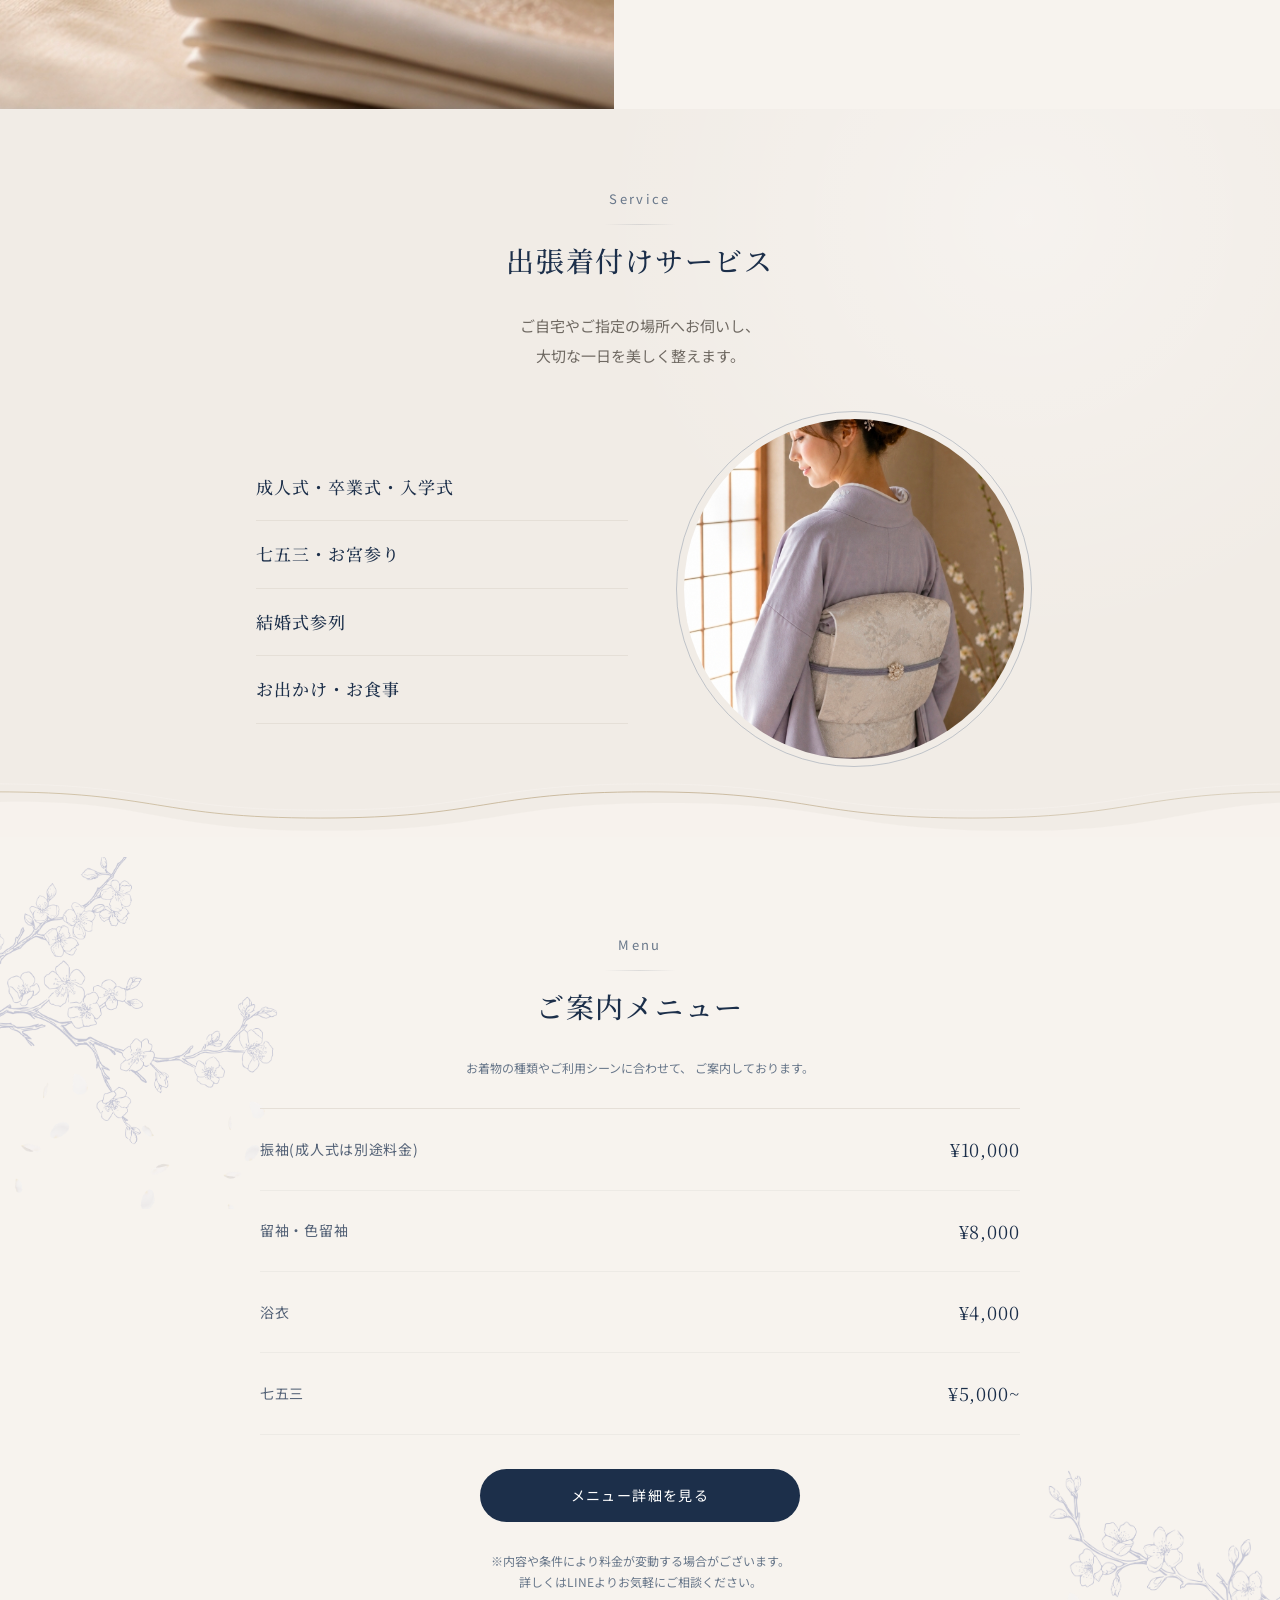
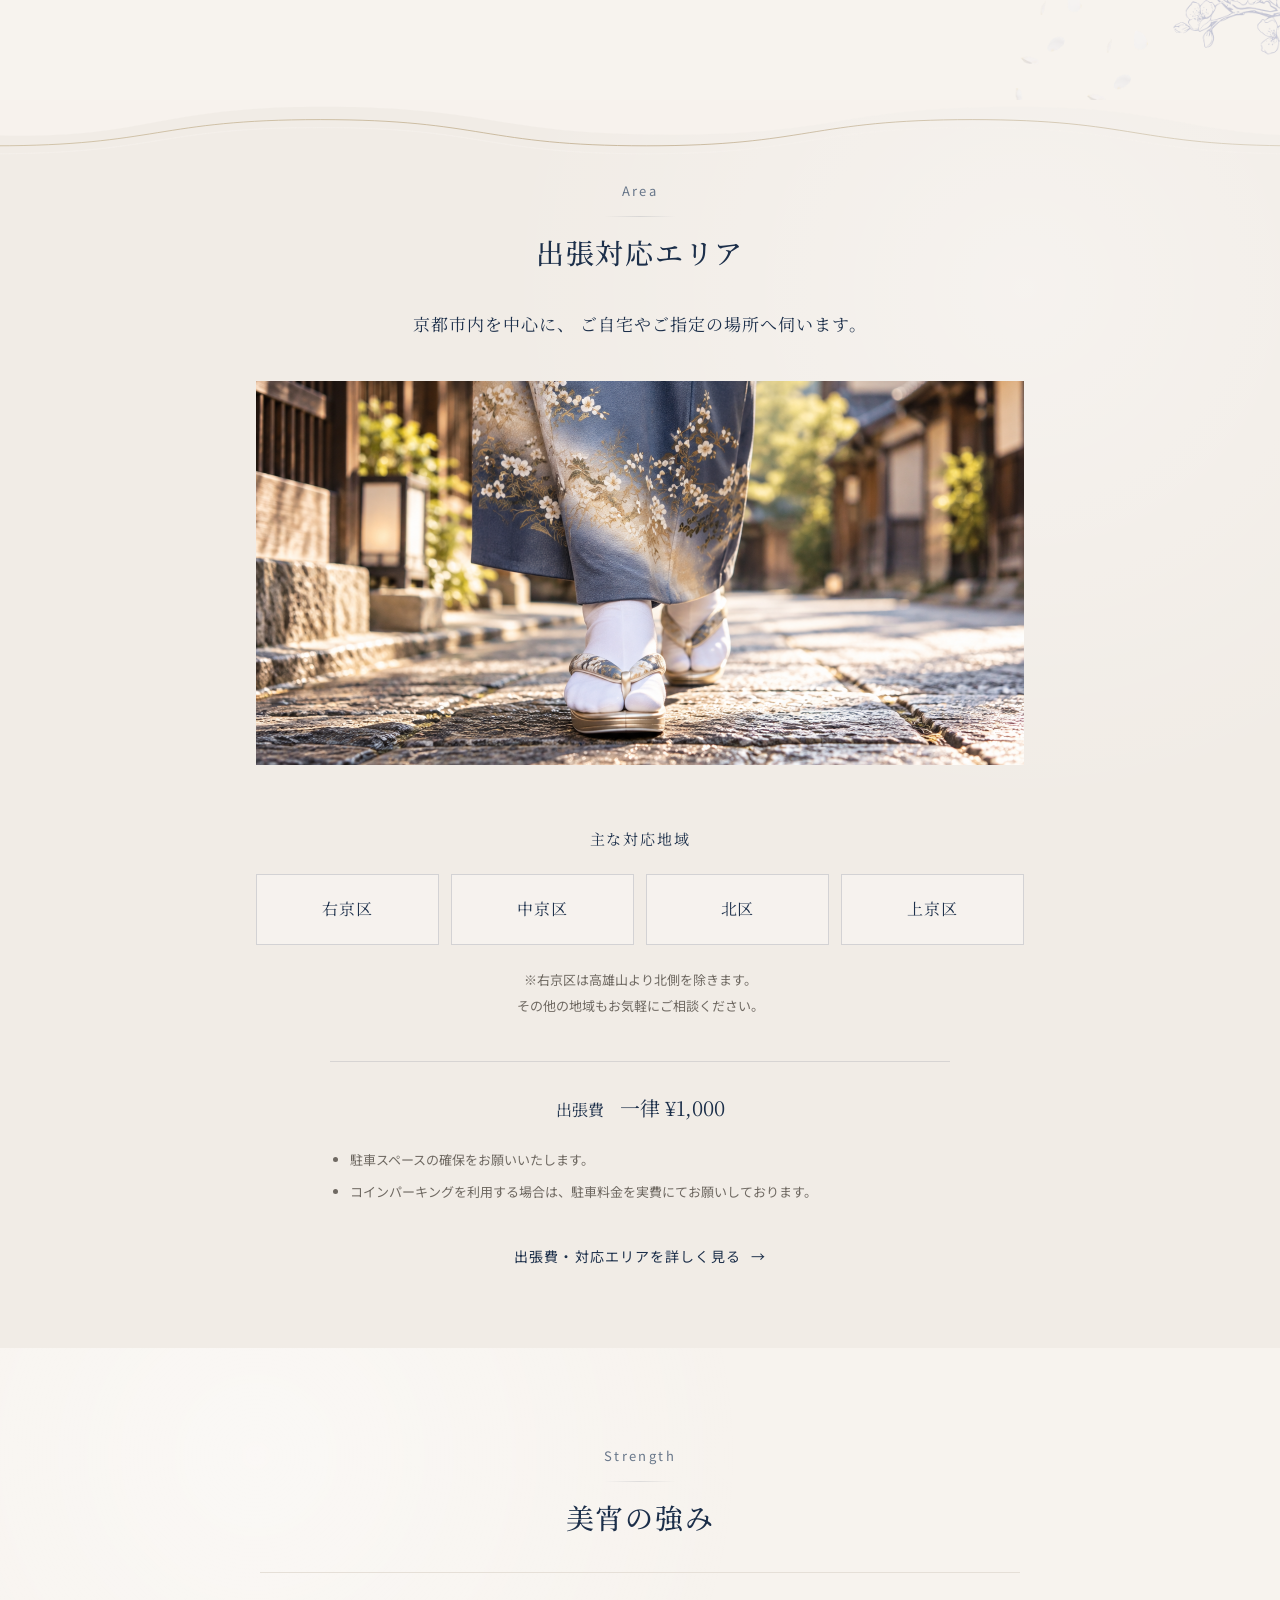
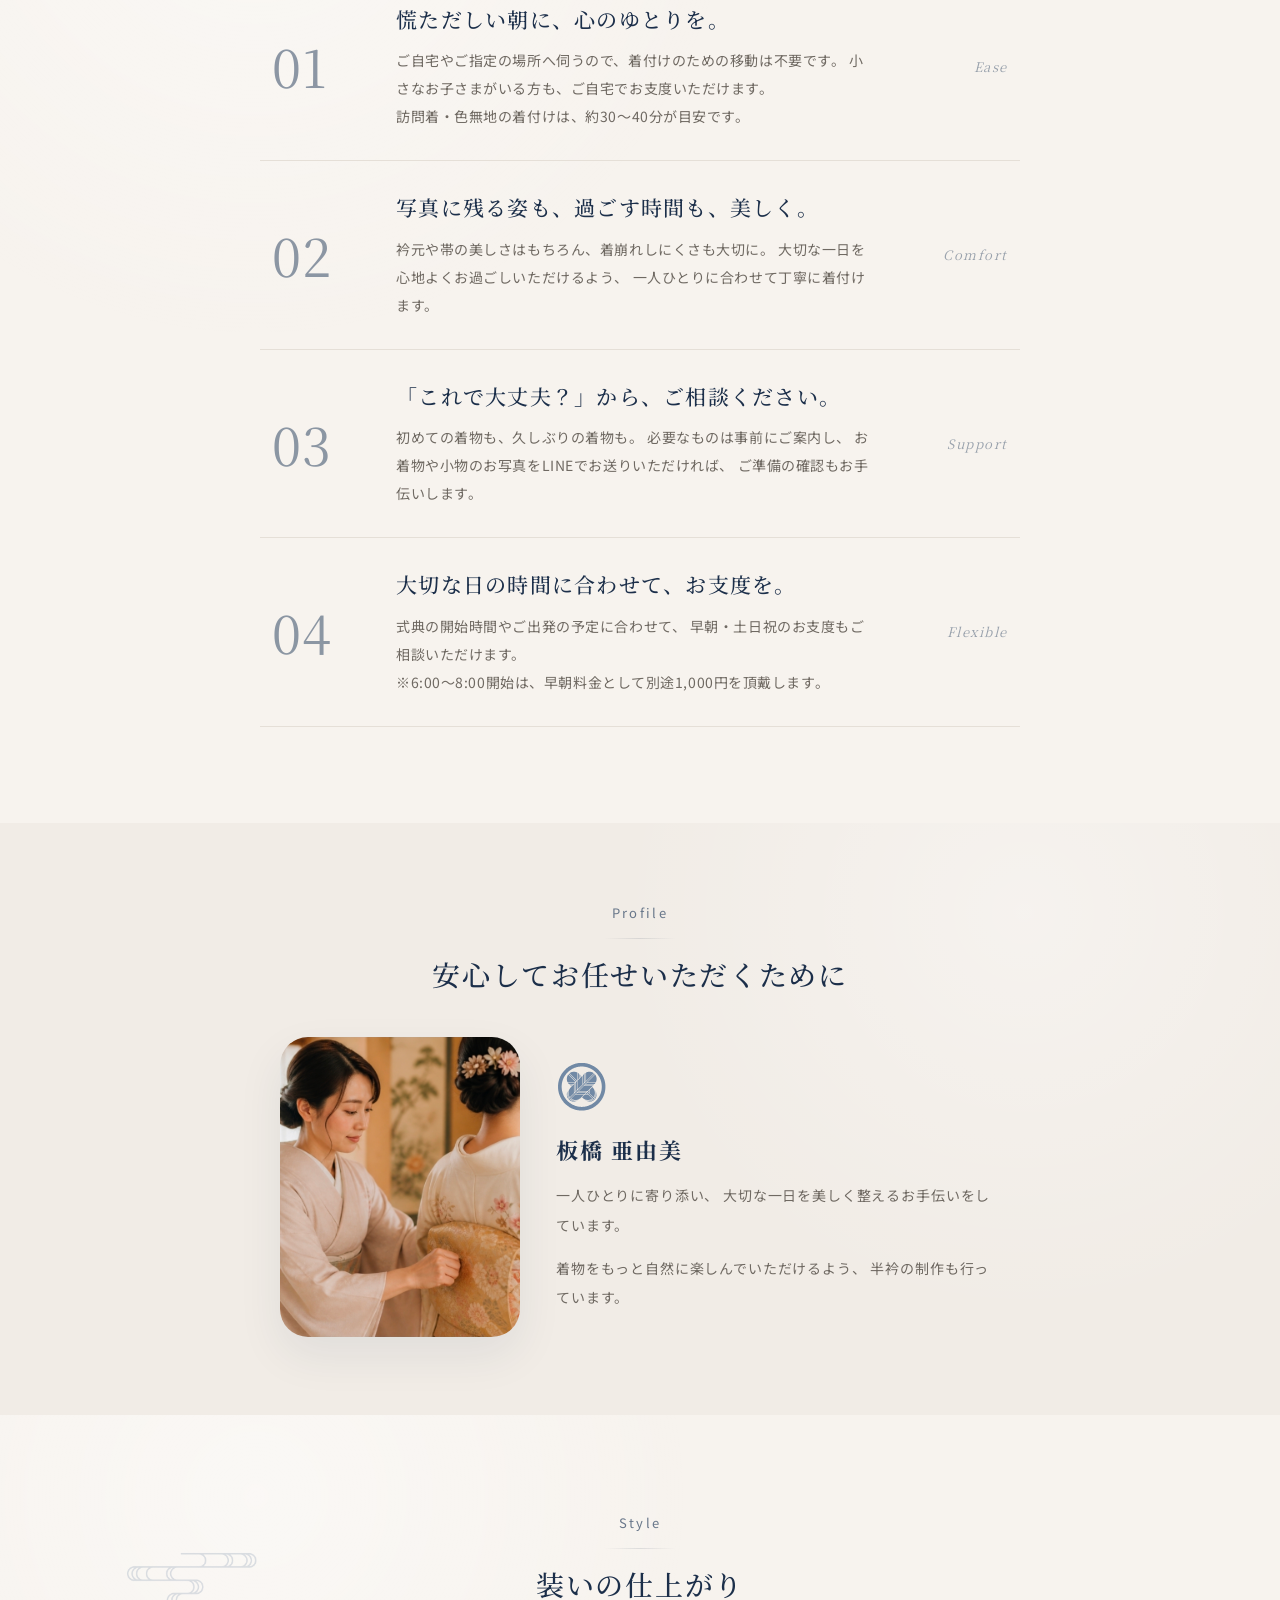
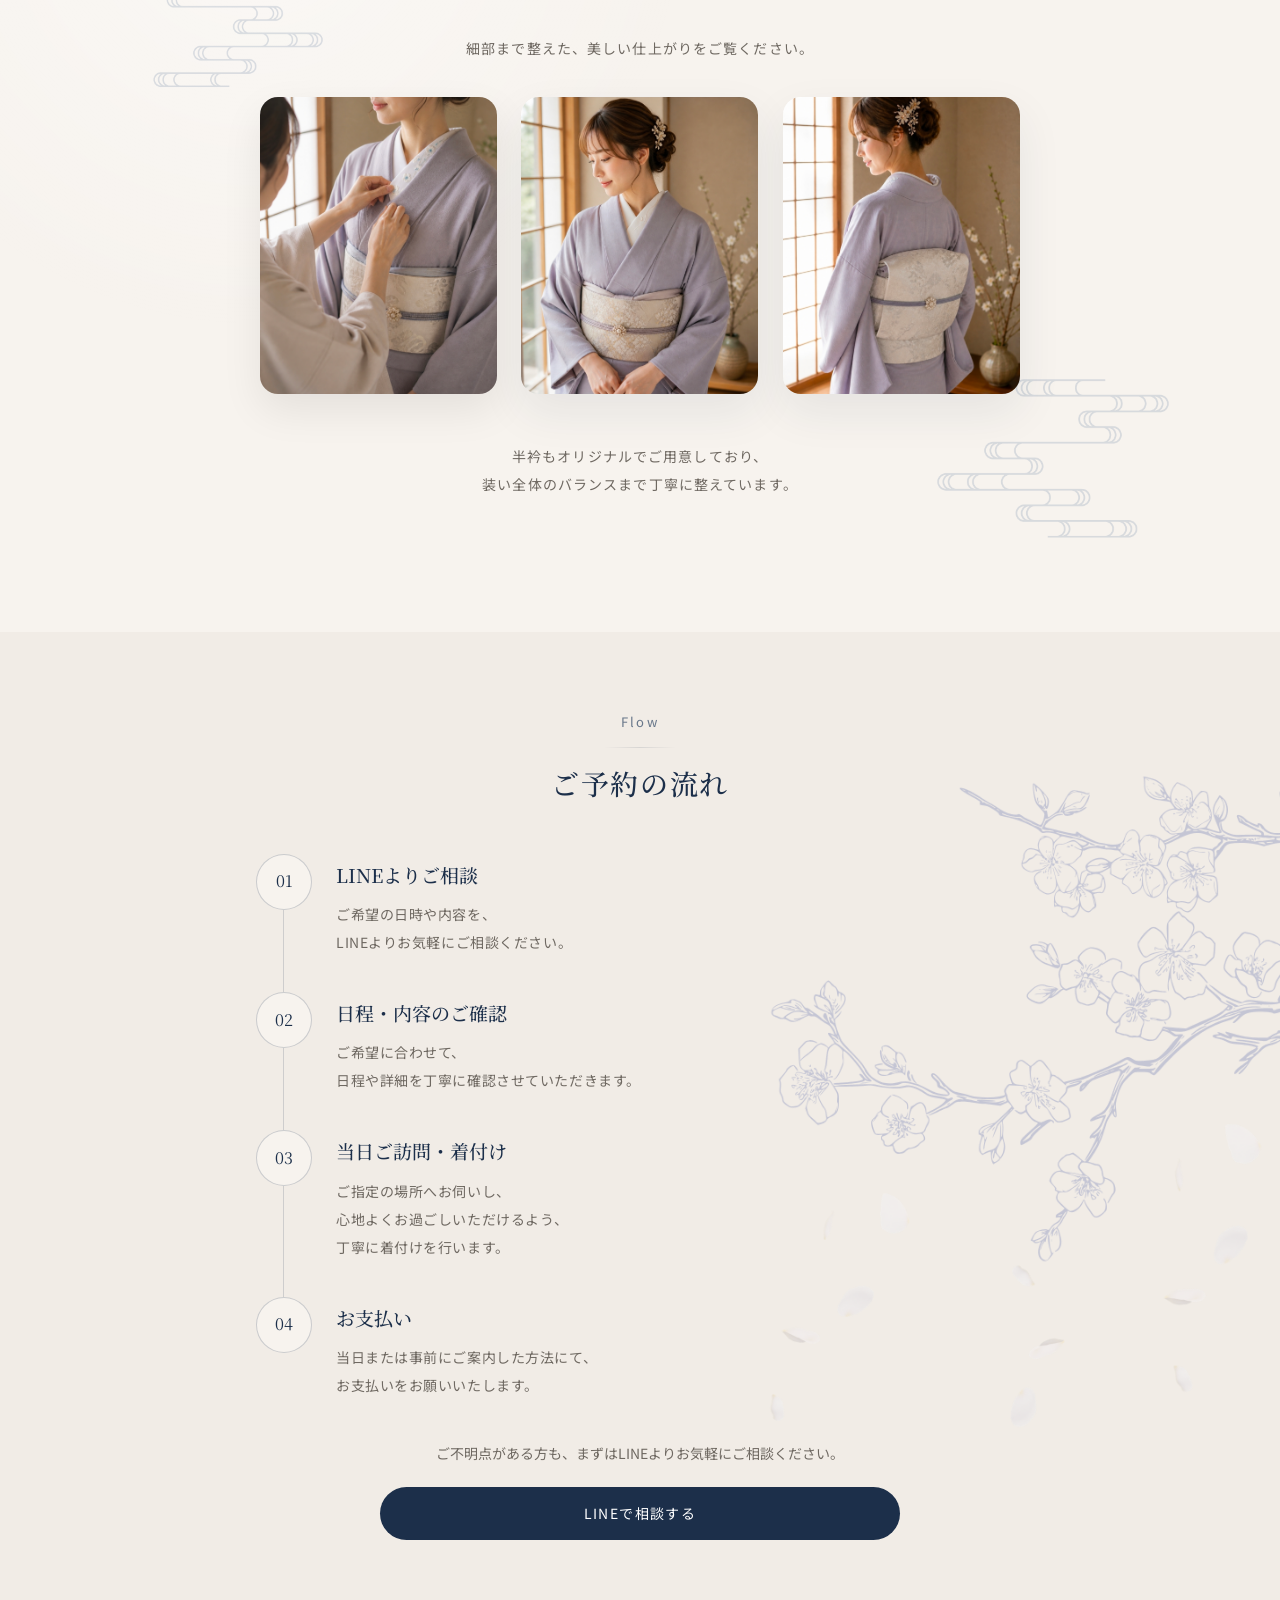
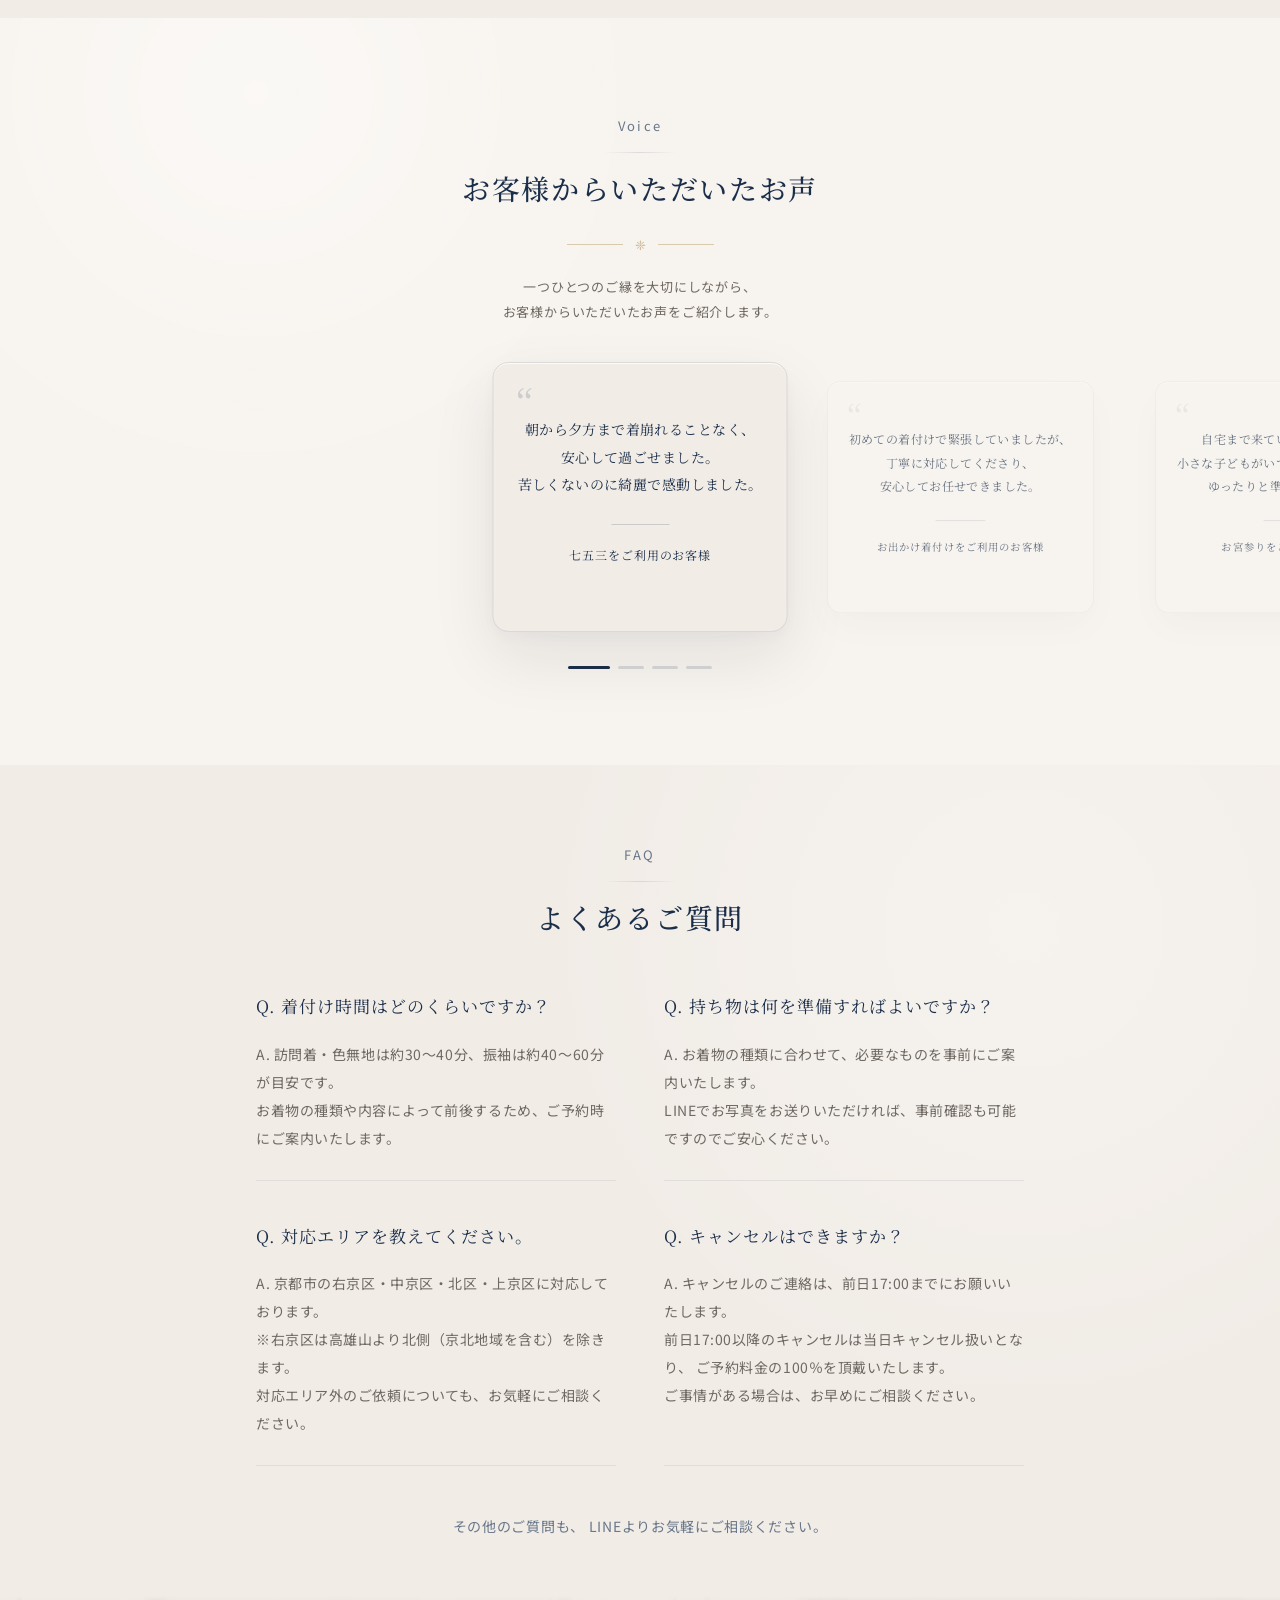
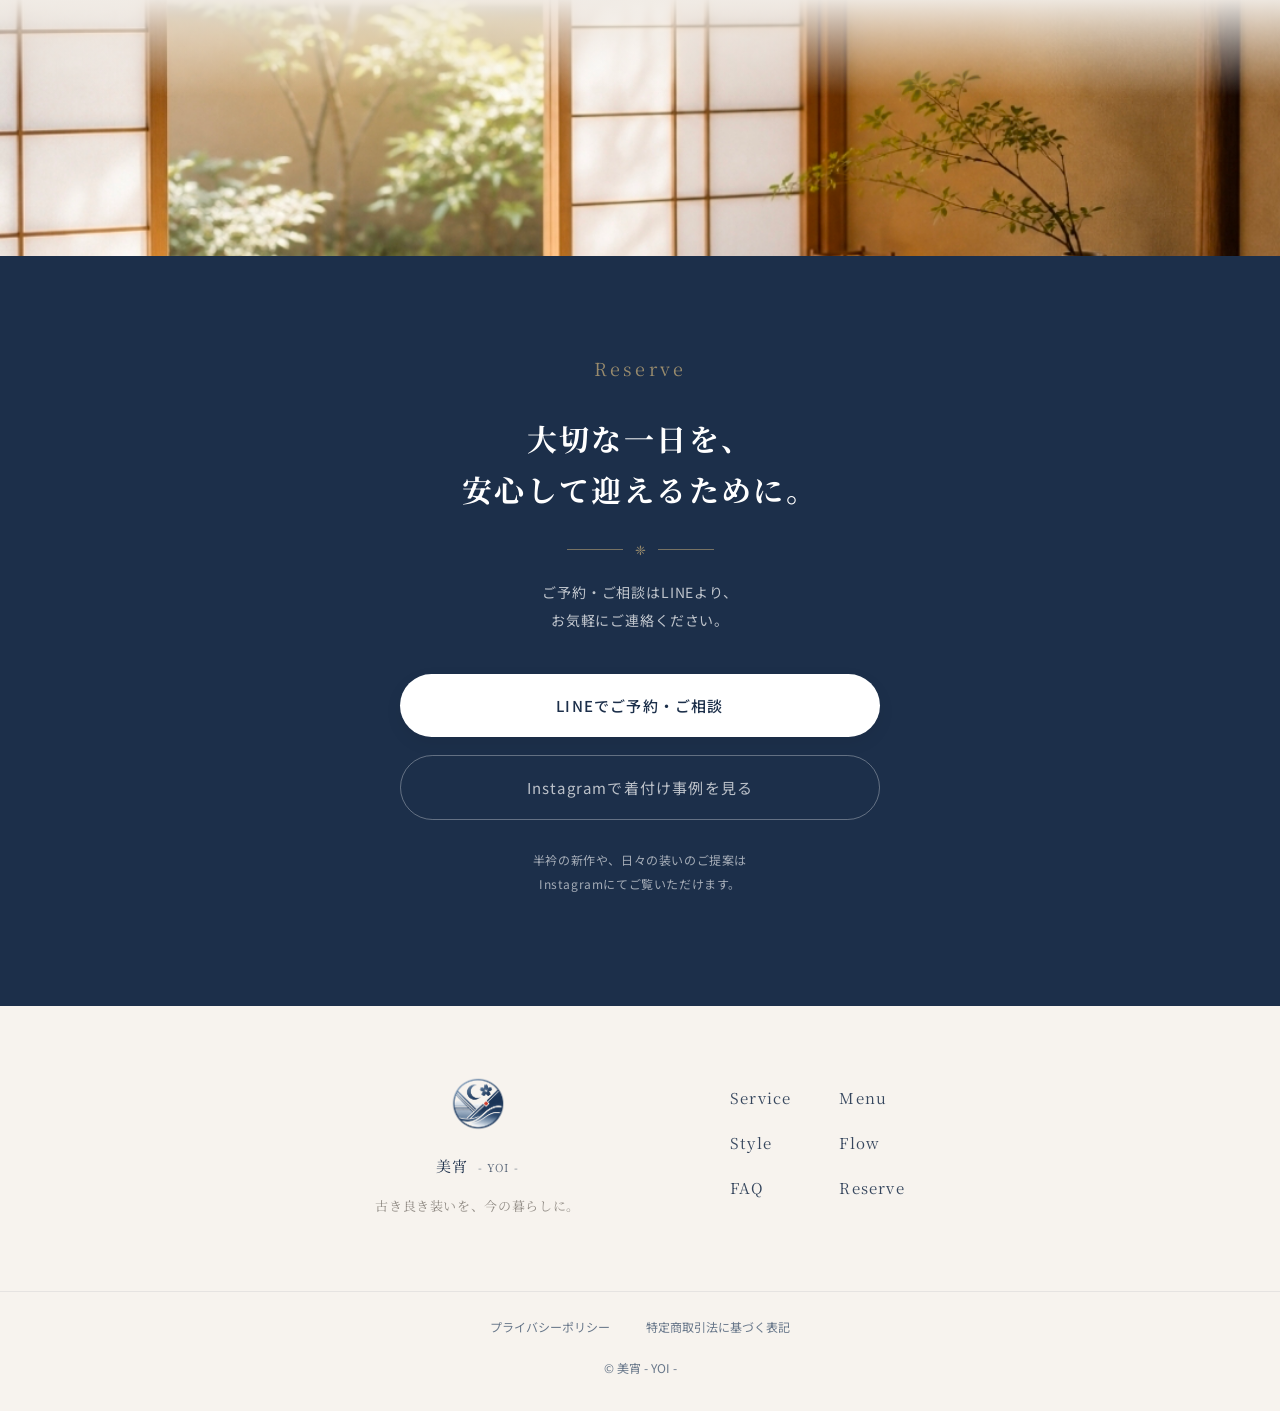
==== commit 81e007e5: "Add decorative wave element to area section for enhanced visual appeal" ====
--- a/index.html
+++ b/index.html
@@ -247,6 +247,10 @@
 
       <!-- Area -->
       <section class="area section--alt">
+        <!-- Area 波の装飾 -->
+        <div class="area__wave" aria-hidden="true">
+          <img src="images/service-wave.svg" alt="" />
+        </div>
         <div class="container">
           <div class="section-head">
             <p class="section__label">Area</p>
--- a/css/style.css
+++ b/css/style.css
@@ -735,8 +735,7 @@
   border-radius: 50%;
   top: 50%;
   left: 50%;
-  transform: translate(-50%, -50%) rotate(-18deg);
-  clip-path: polygon(0 0, 100% 0, 100% 75%, 55% 75%, 55% 100%, 0 100%);
+  transform: translate(-50%, -50%);
   pointer-events: none;
 }
 
@@ -761,6 +760,7 @@
 
 .menu {
   text-align: center;
+  background: var(--bg-main);
 }
 
 .menu__lead {
@@ -876,6 +876,7 @@
 
 .area {
   text-align: center;
+  position: relative;
 }
 
 .area__content {
@@ -1007,6 +1008,22 @@
 
 .area__detail-link:hover::after {
   transform: translateX(4px);
+}
+
+/* Area 波の装飾 */
+.area__wave {
+  position: absolute;
+  top: -1px;
+  left: 0;
+  width: 100%;
+  pointer-events: none;
+  transform: scaleY(-1);
+}
+
+.area__wave img {
+  display: block;
+  width: 100%;
+  height: auto;
 }
 
 /* =========================
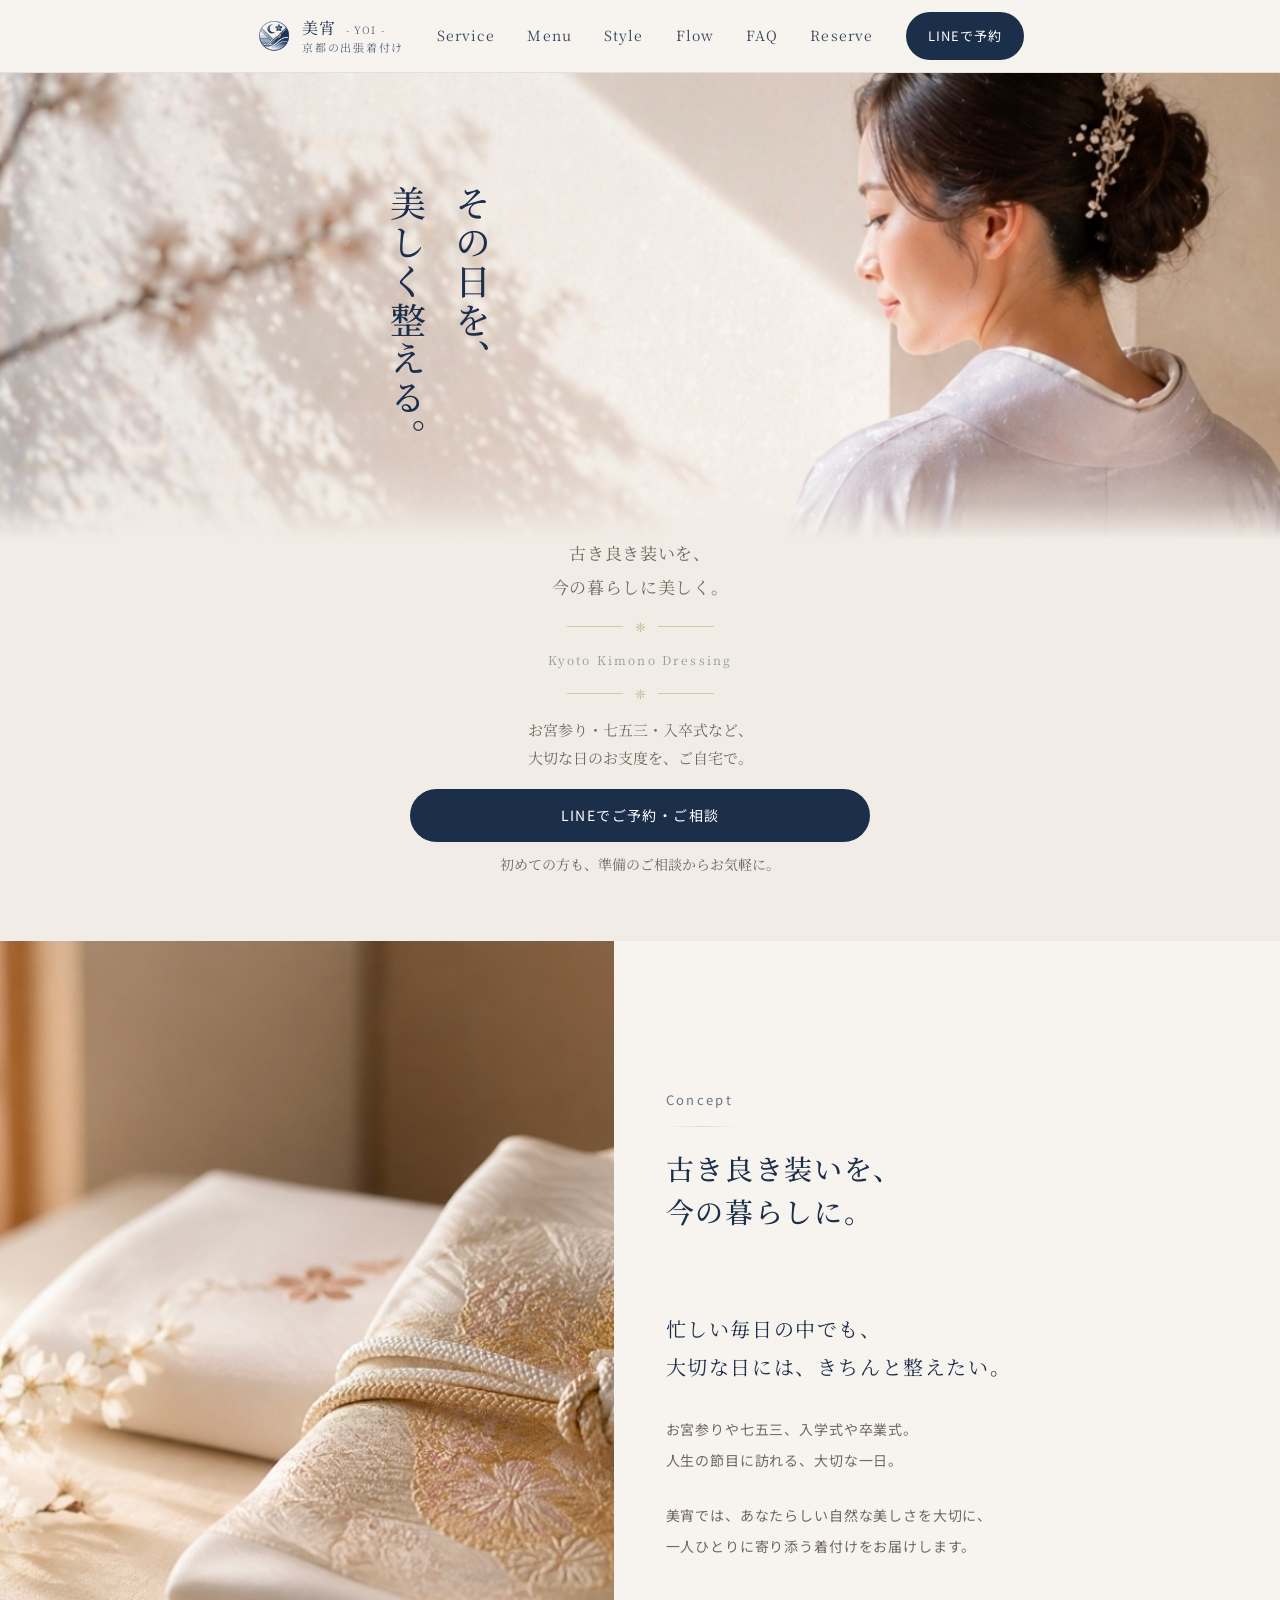
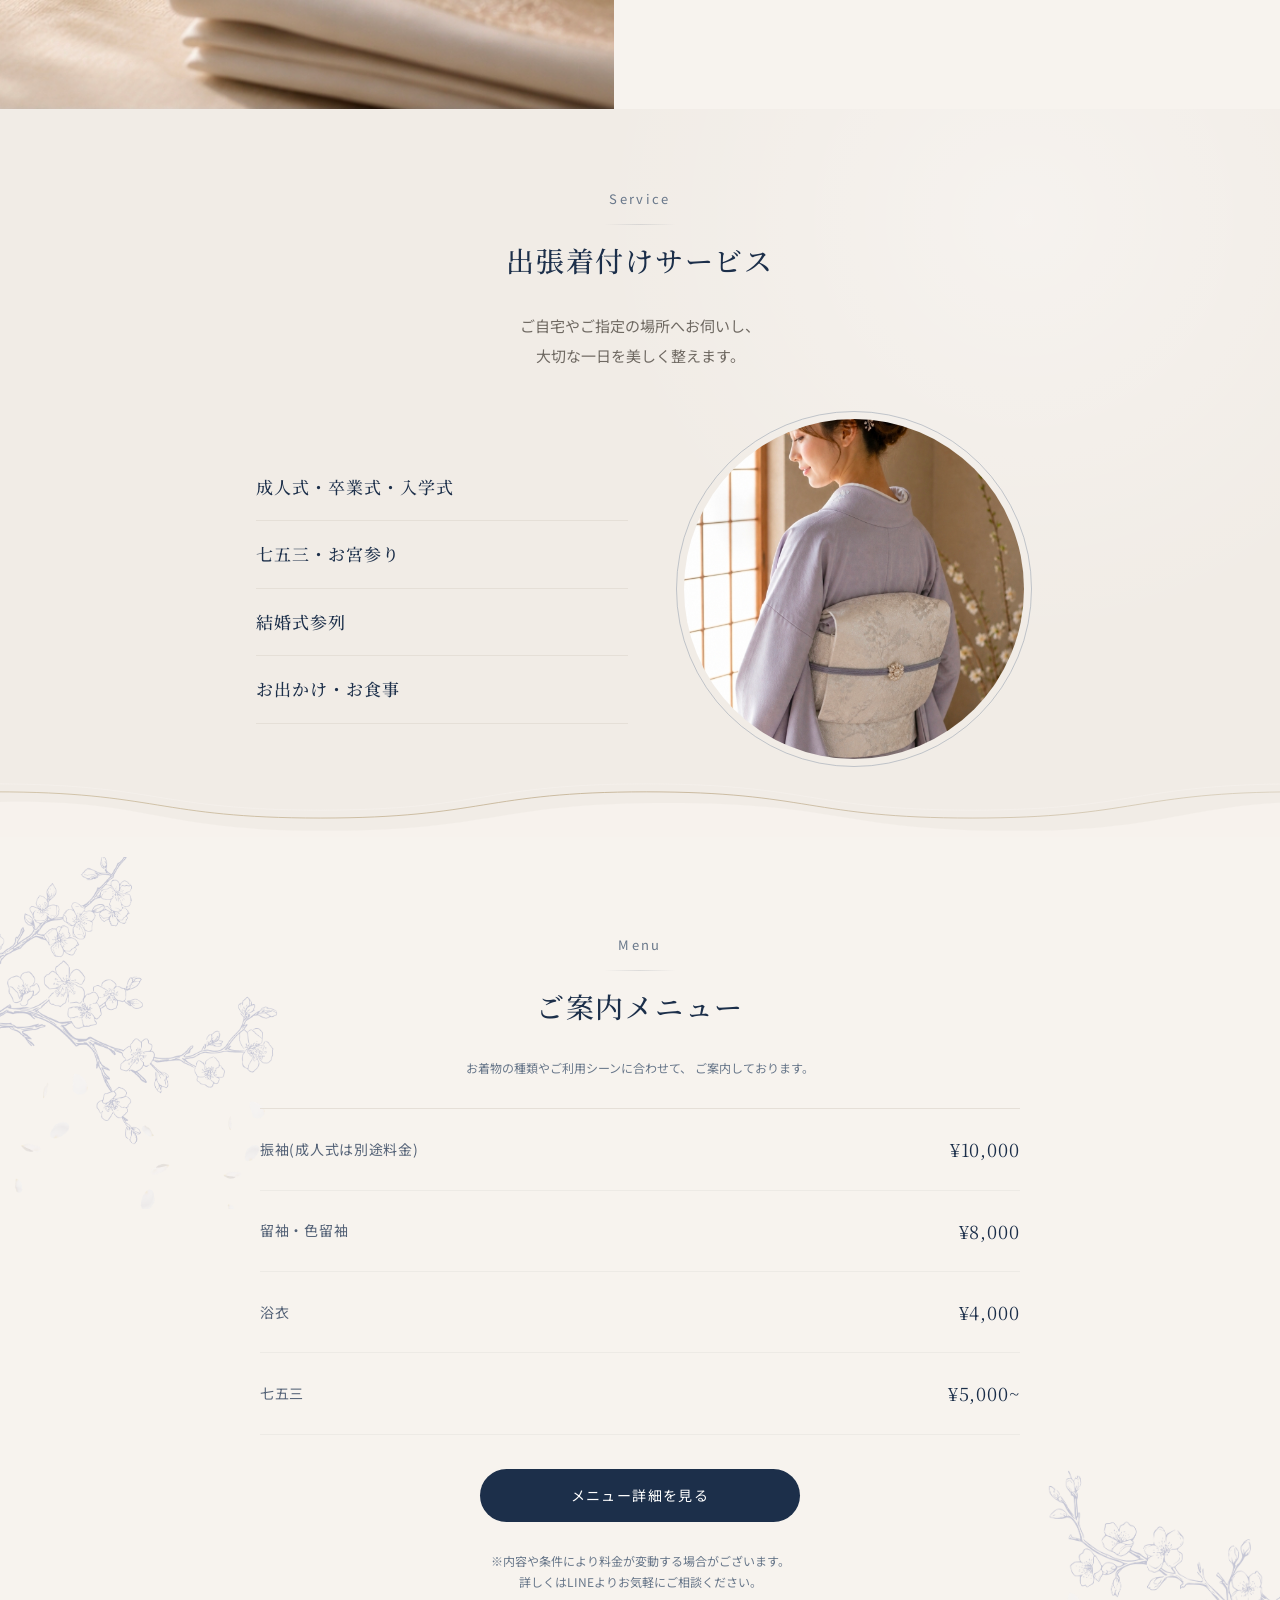
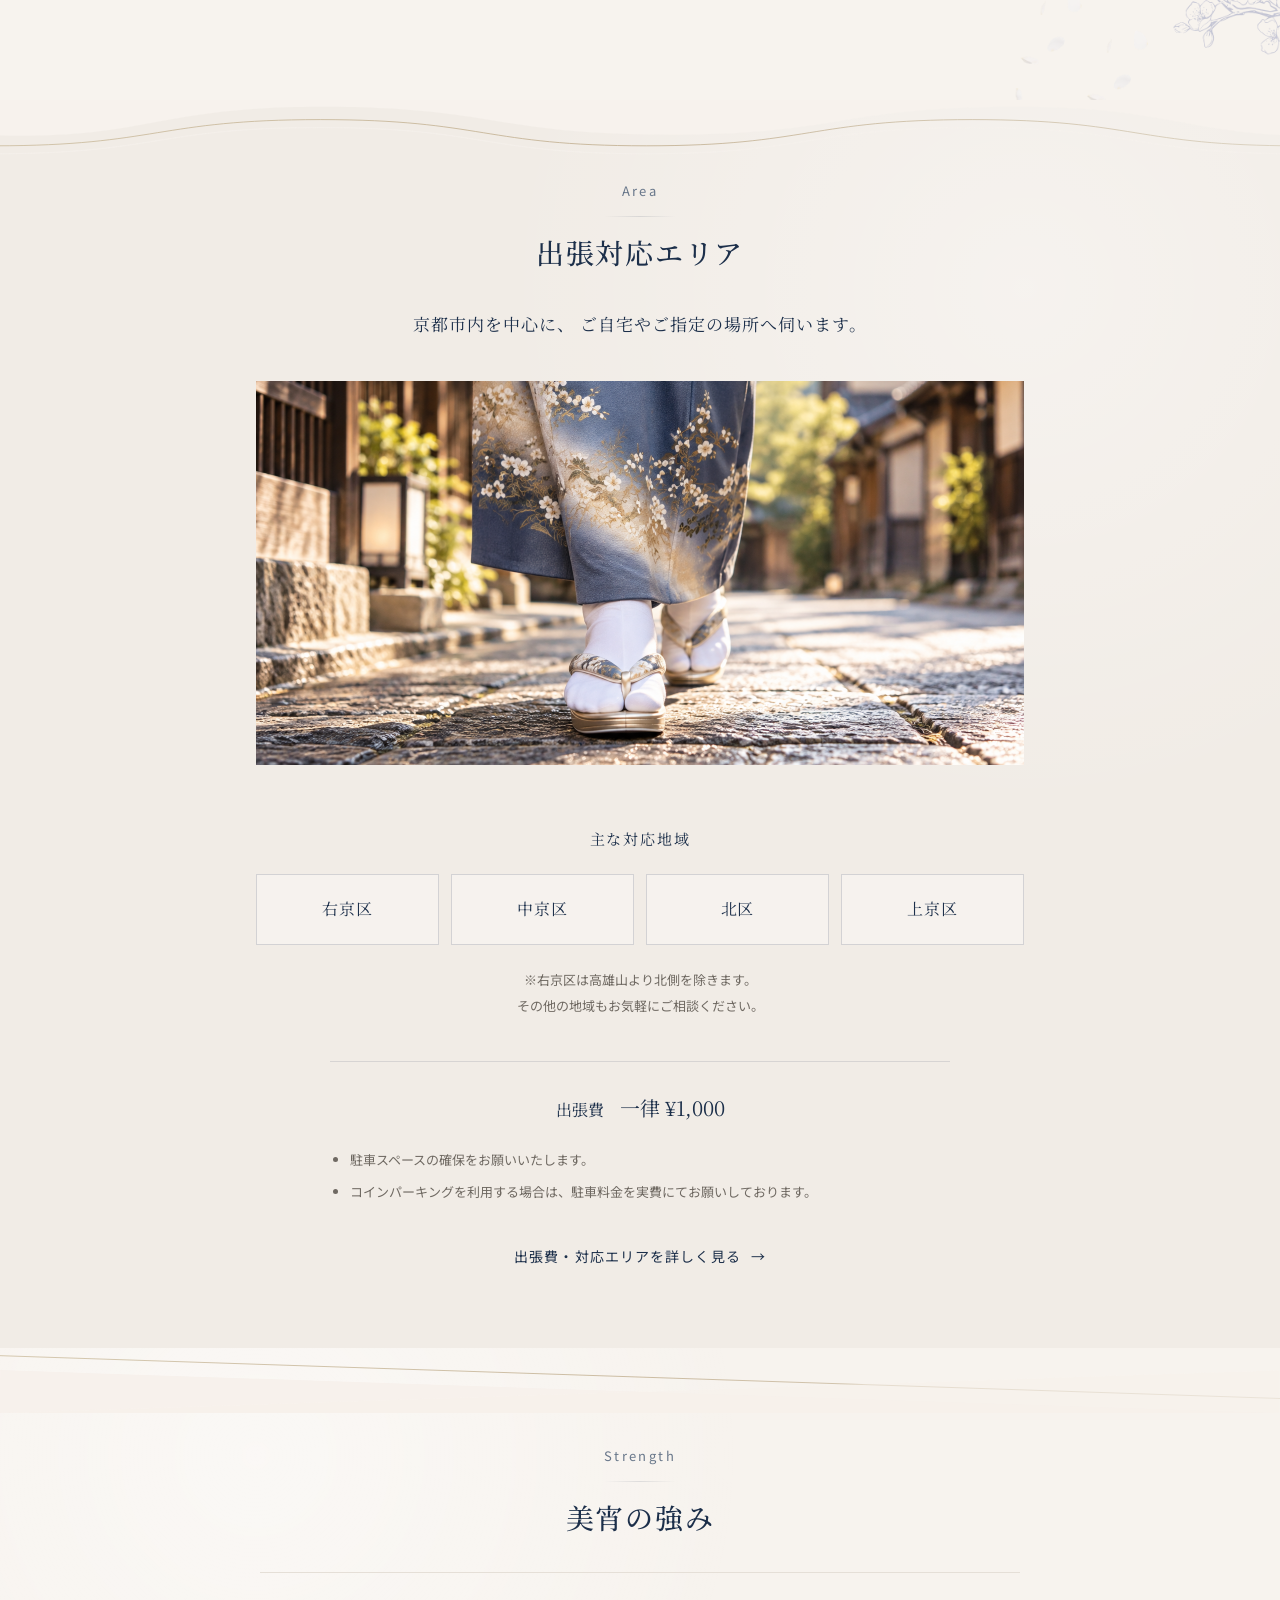
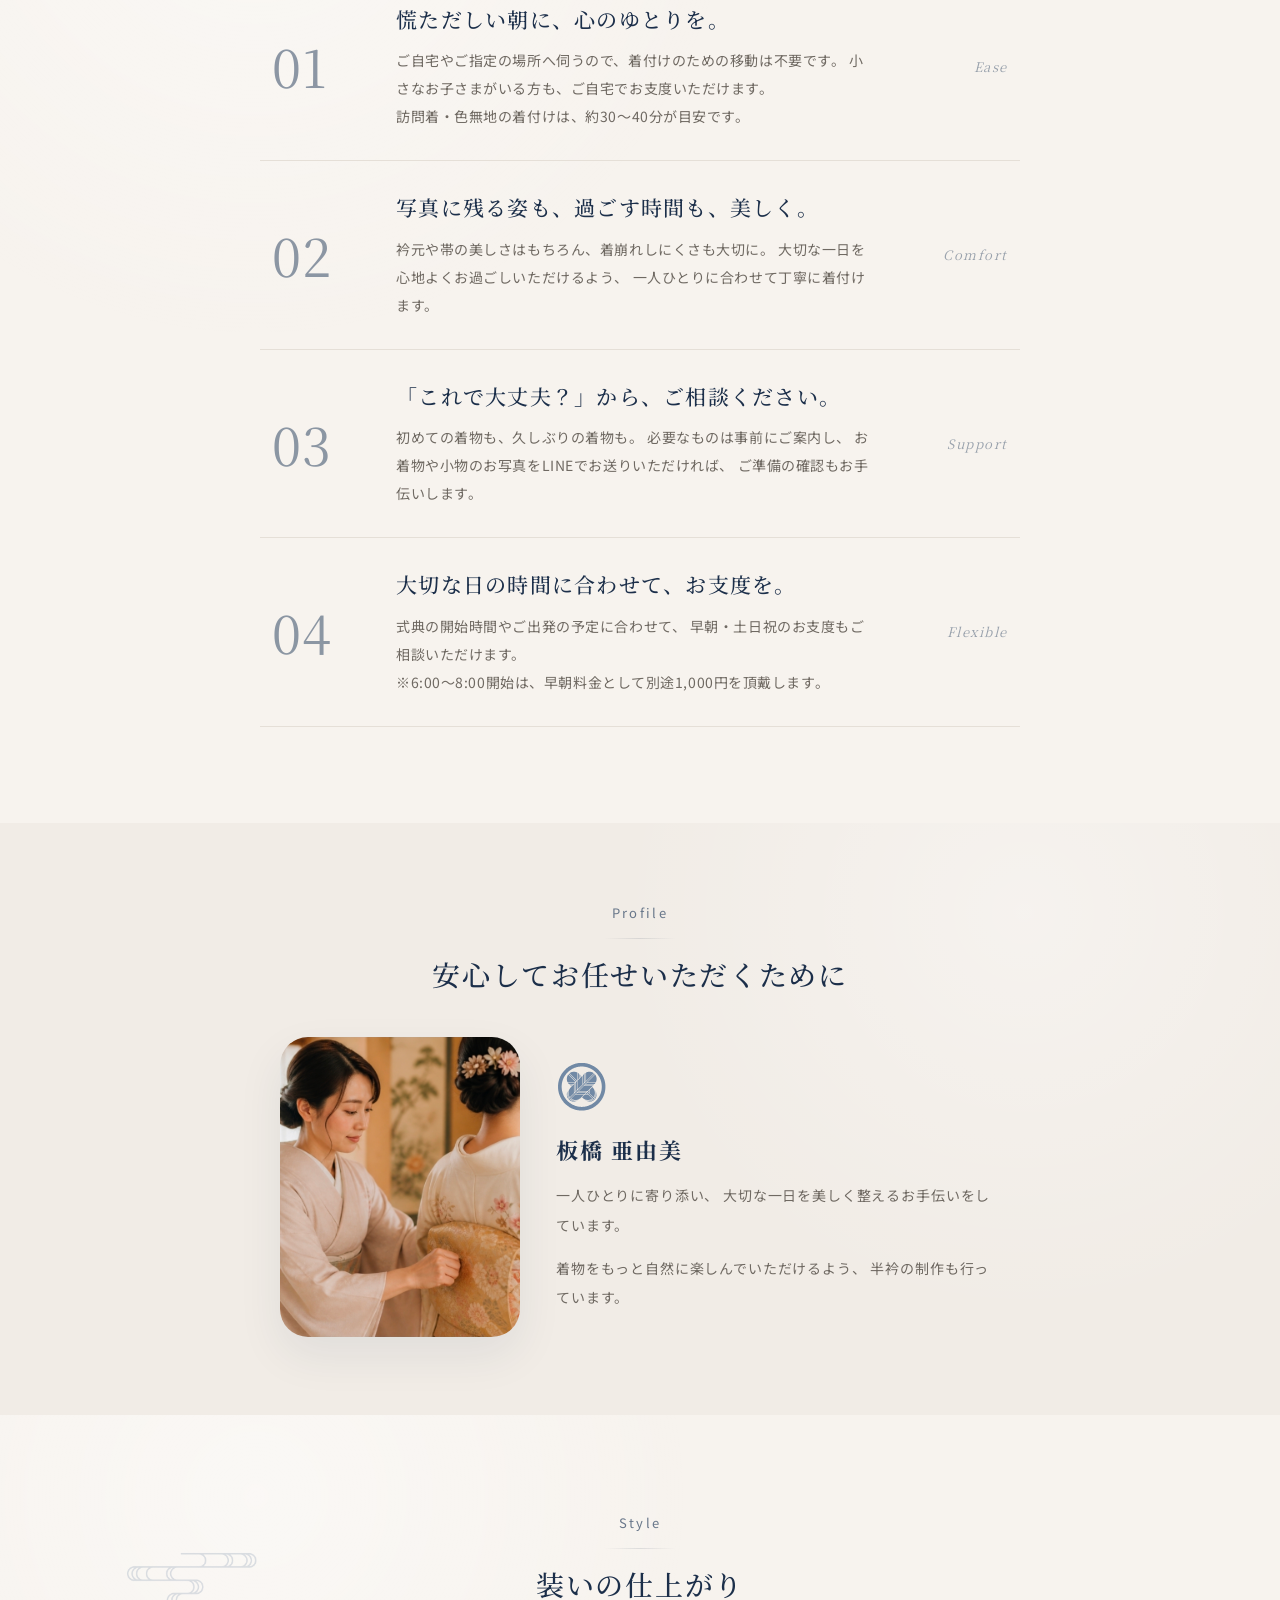
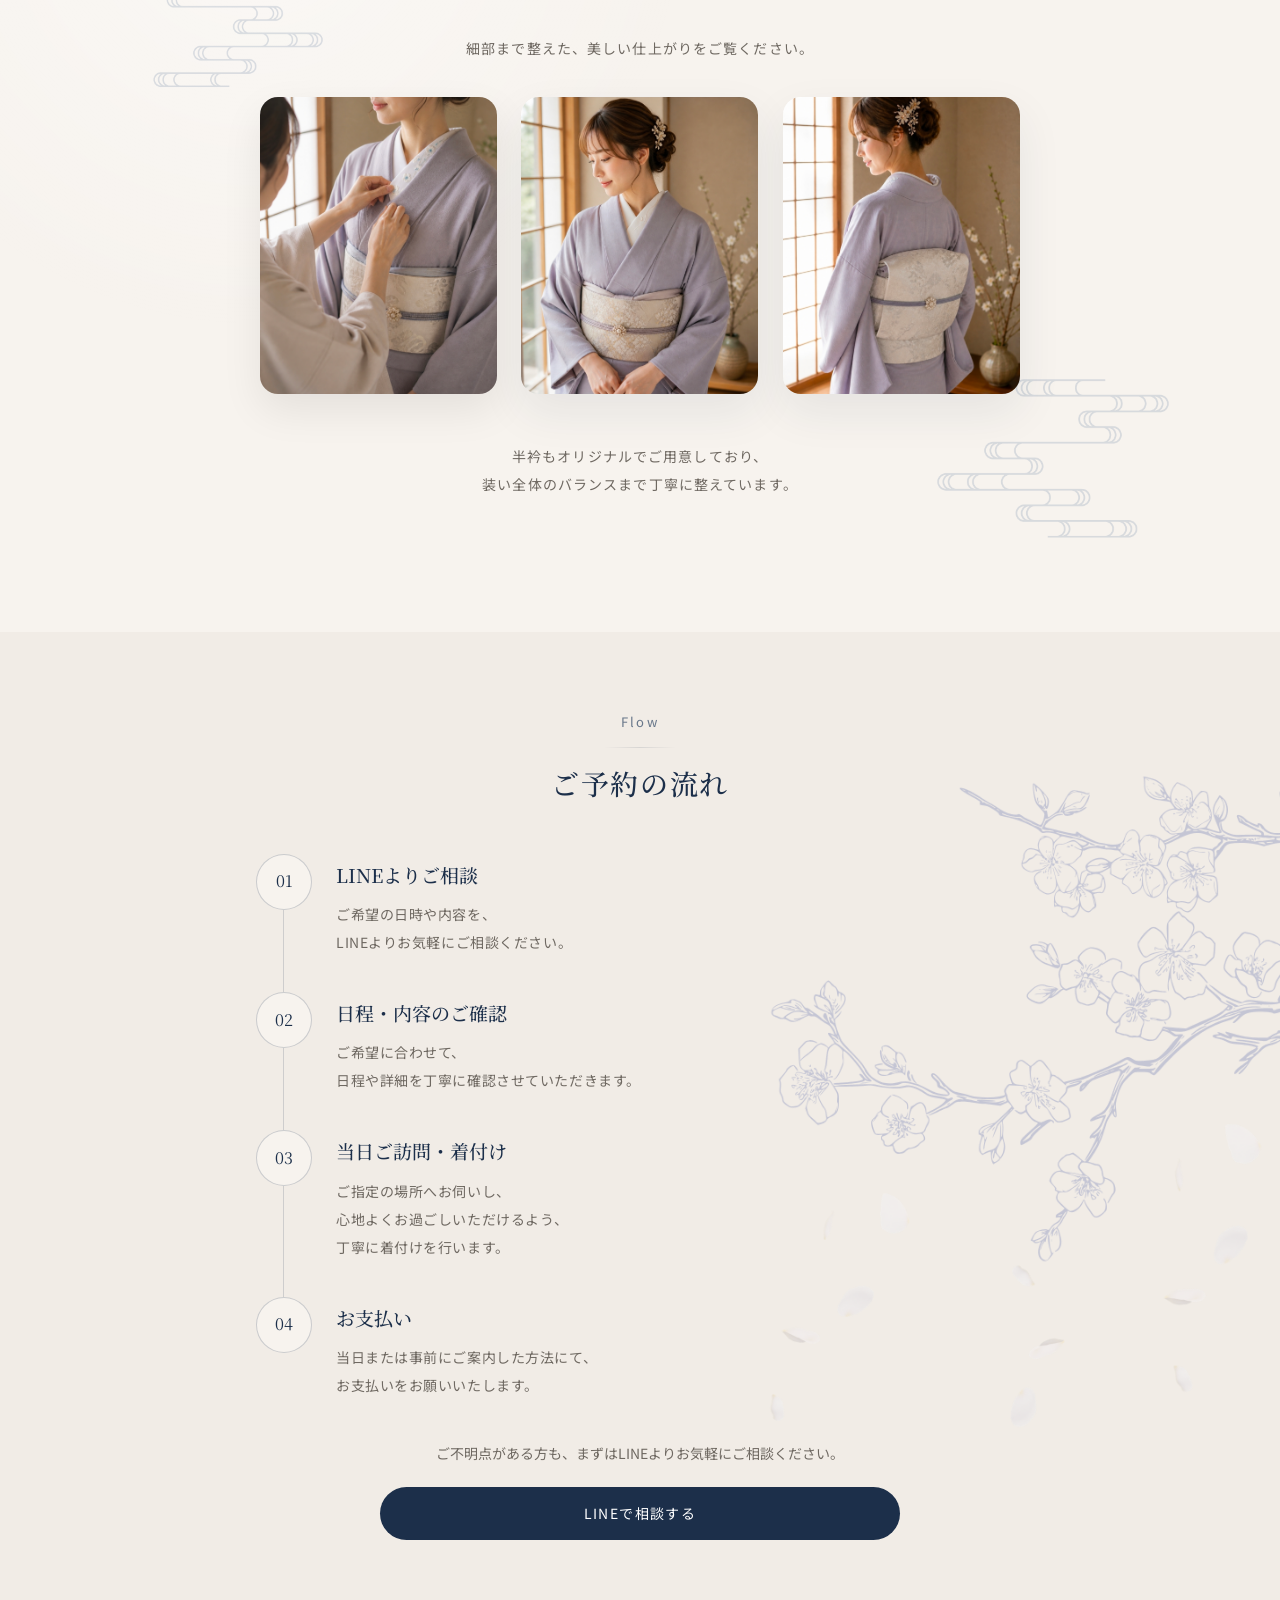
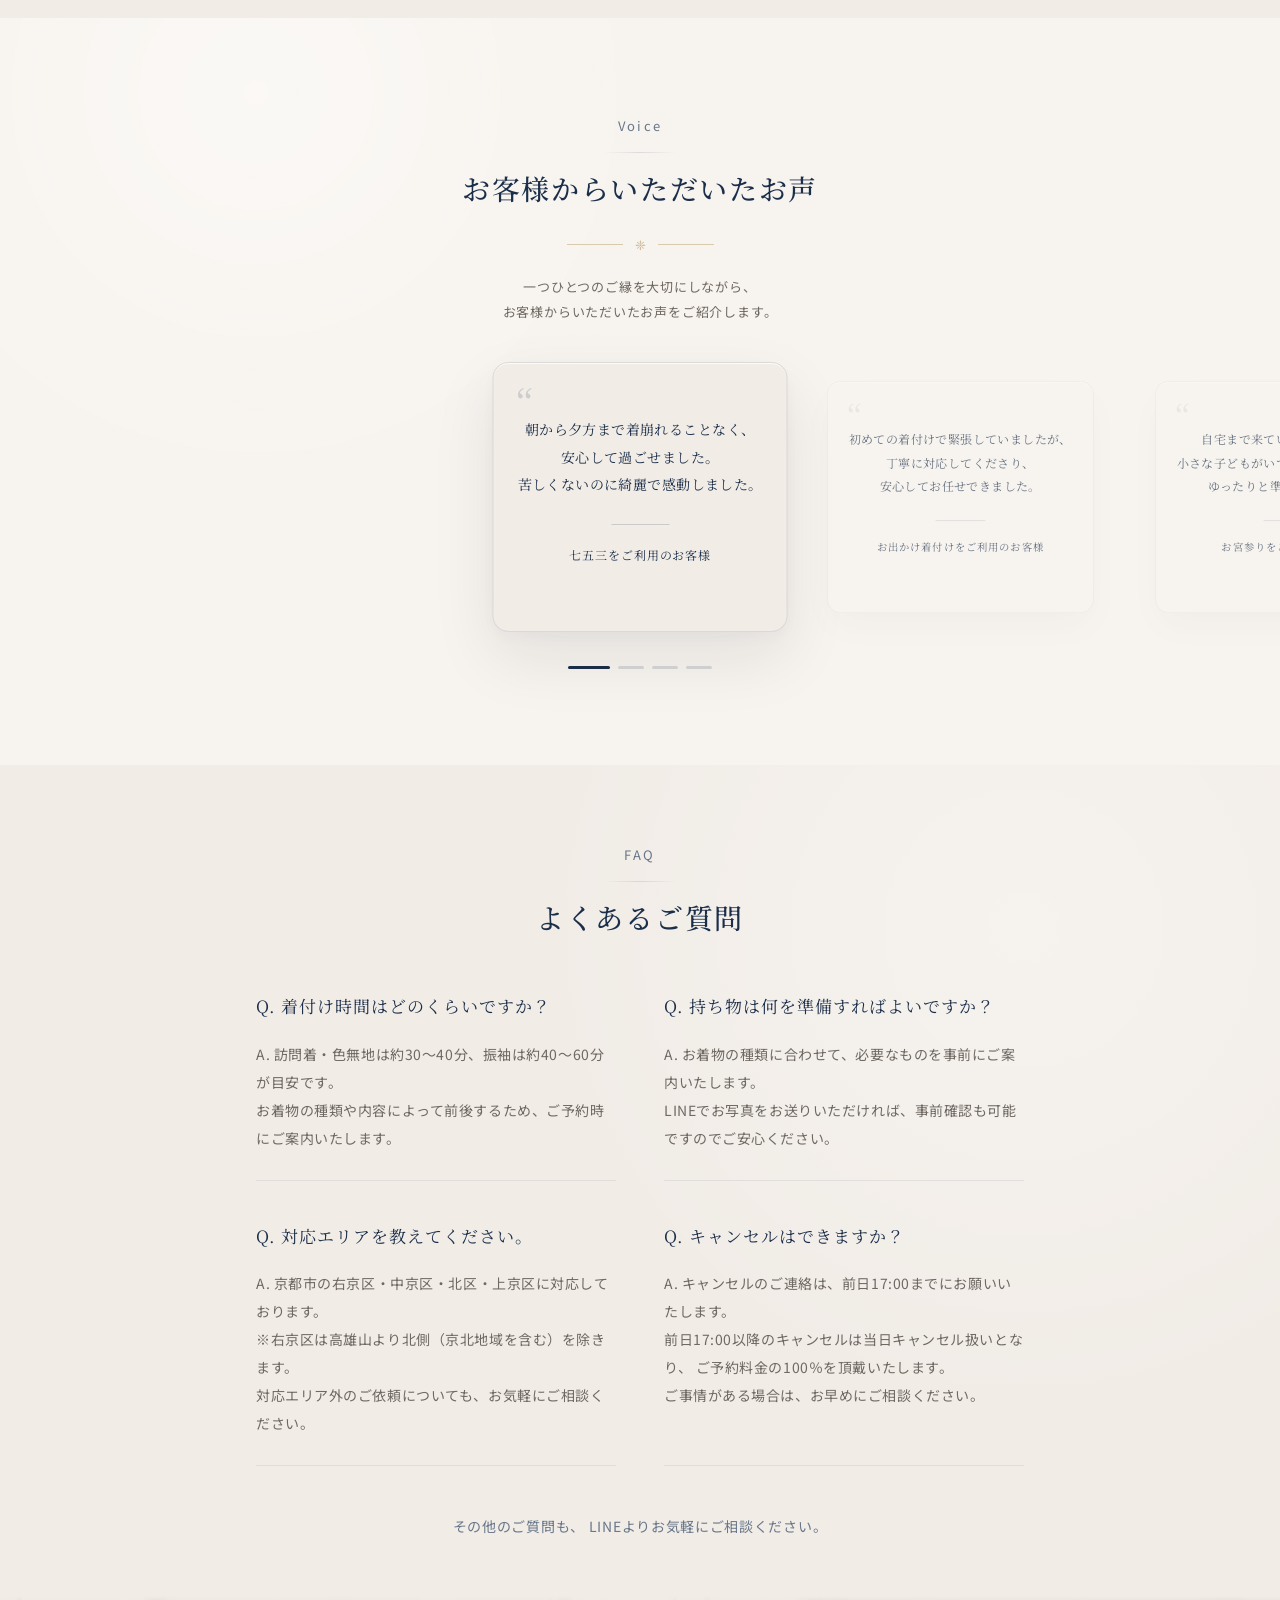
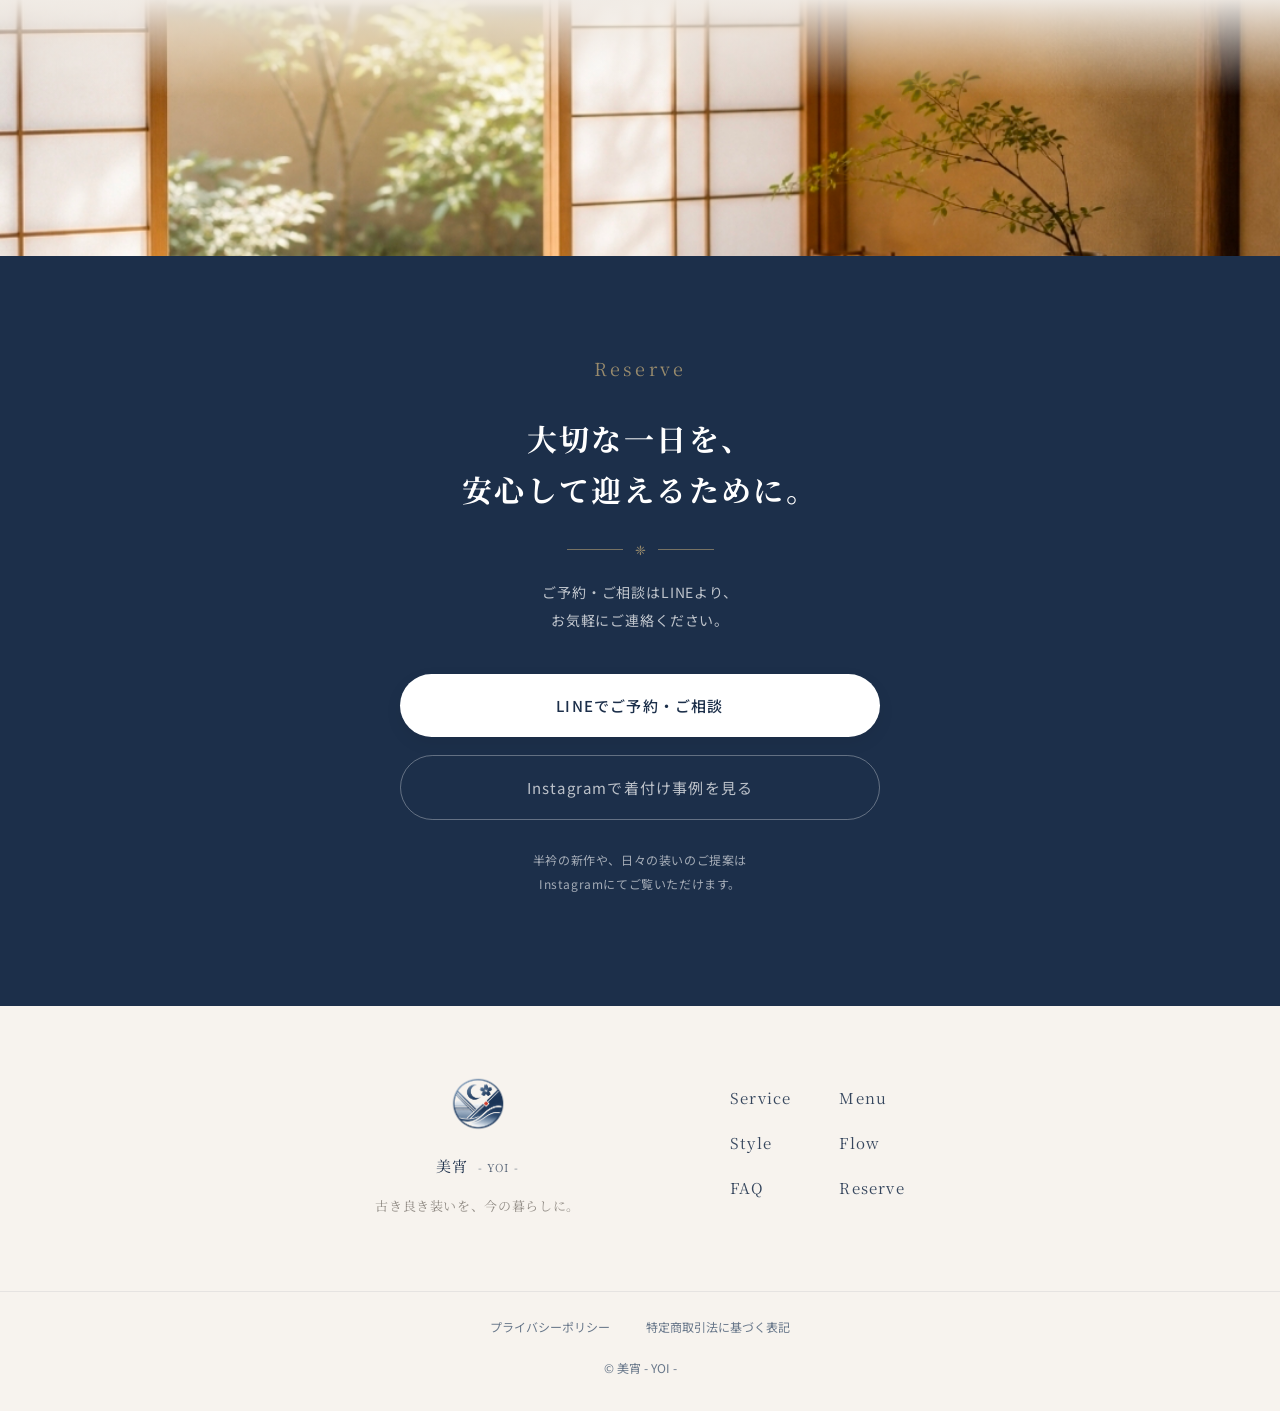
==== commit d572619a: "Add strength section decoration with SVG for enhanced visual design" ====
--- a/index.html
+++ b/index.html
@@ -312,6 +312,10 @@
 
       <!-- Strength -->
       <section class="strength section">
+        <!-- Strength 境界の装飾 -->
+        <div class="strength__decoration" aria-hidden="true">
+          <img src="images/strength-divider.svg" alt="" />
+        </div>
         <div class="container">
           <p class="section__label">Strength</p>
 
--- a/css/style.css
+++ b/css/style.css
@@ -1029,6 +1029,9 @@
 /* =========================
   Strength
 ========================= */
+.strength {
+  position: relative;
+}
 
 .strength__list {
   max-width: 900px;
@@ -1123,6 +1126,21 @@
   letter-spacing: 0.12em;
   color: var(--silver-deep);
   opacity: 0.65;
+}
+
+/* Strength 上部の装飾 */
+.strength__decoration {
+  position: absolute;
+  top: -1px;
+  left: 0;
+  width: 100%;
+  pointer-events: none;
+}
+
+.strength__decoration img {
+  display: block;
+  width: 100%;
+  height: auto;
 }
 
 /* =========================
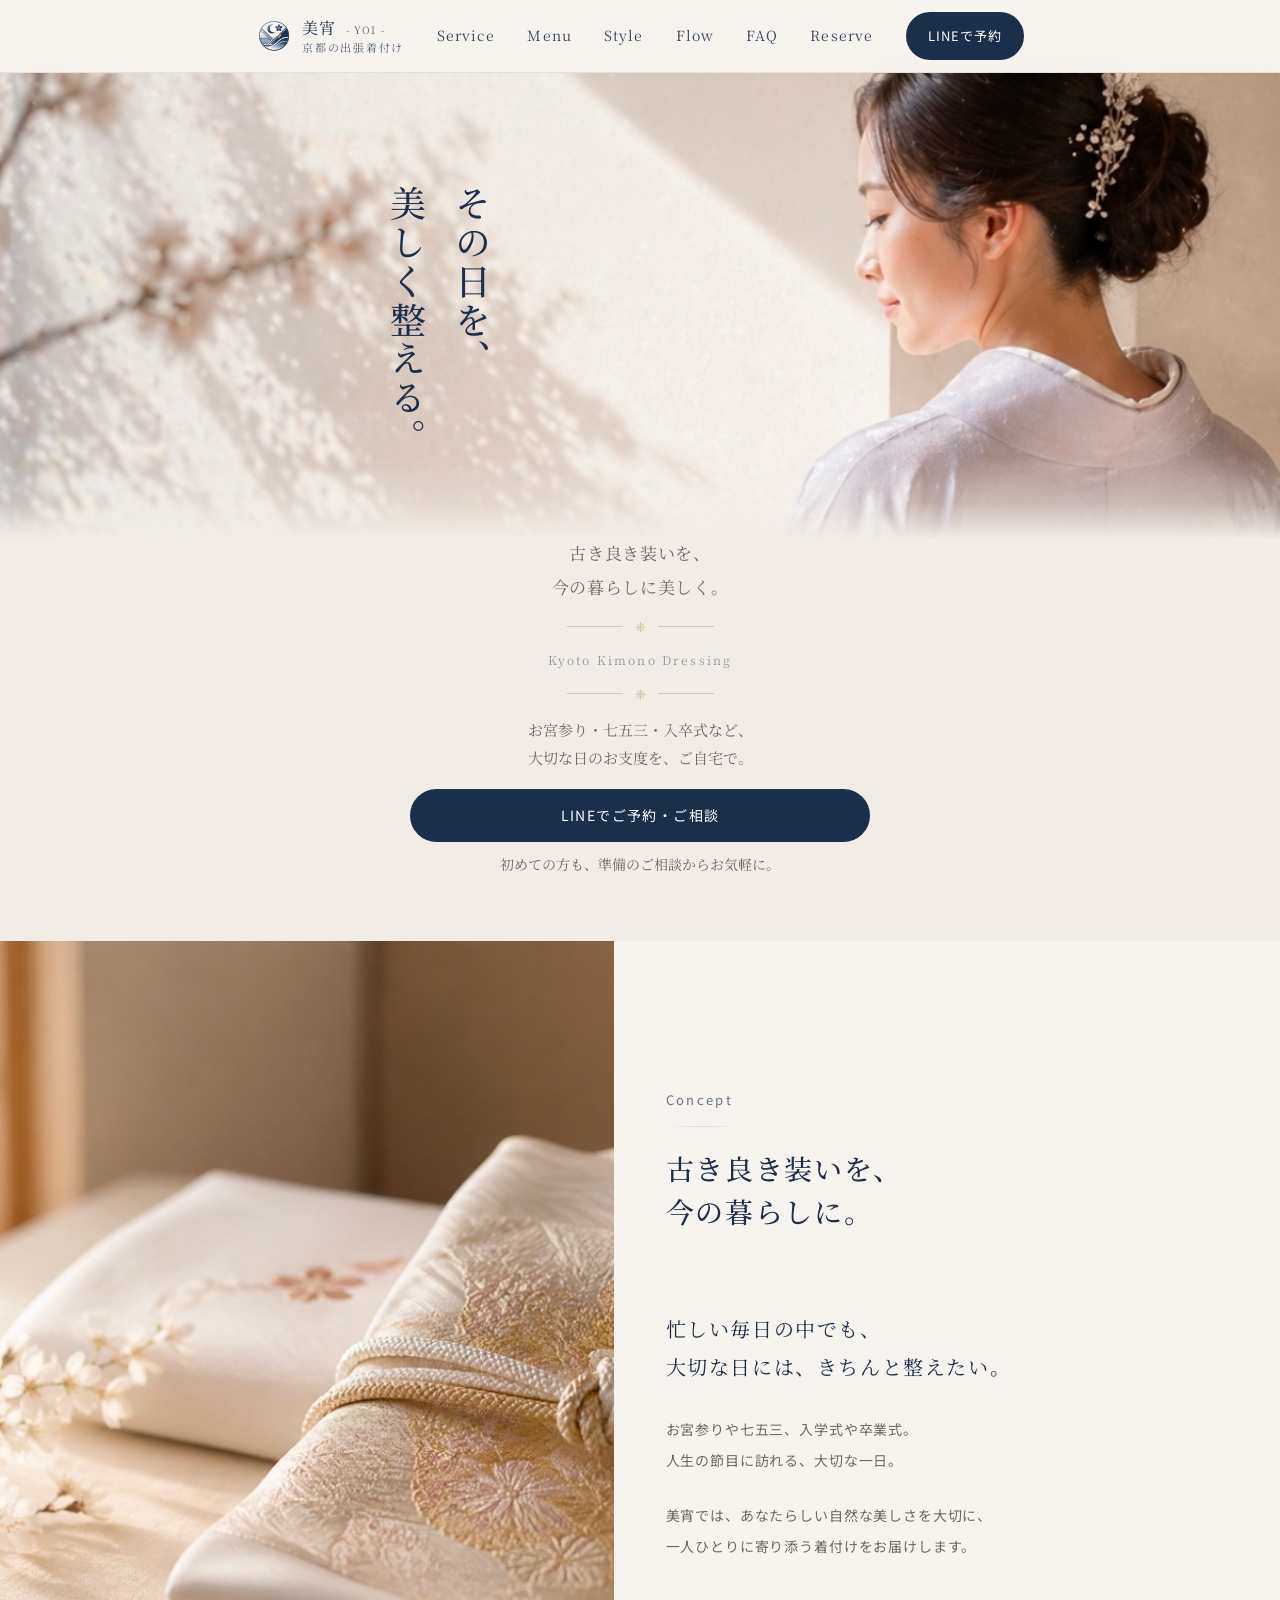
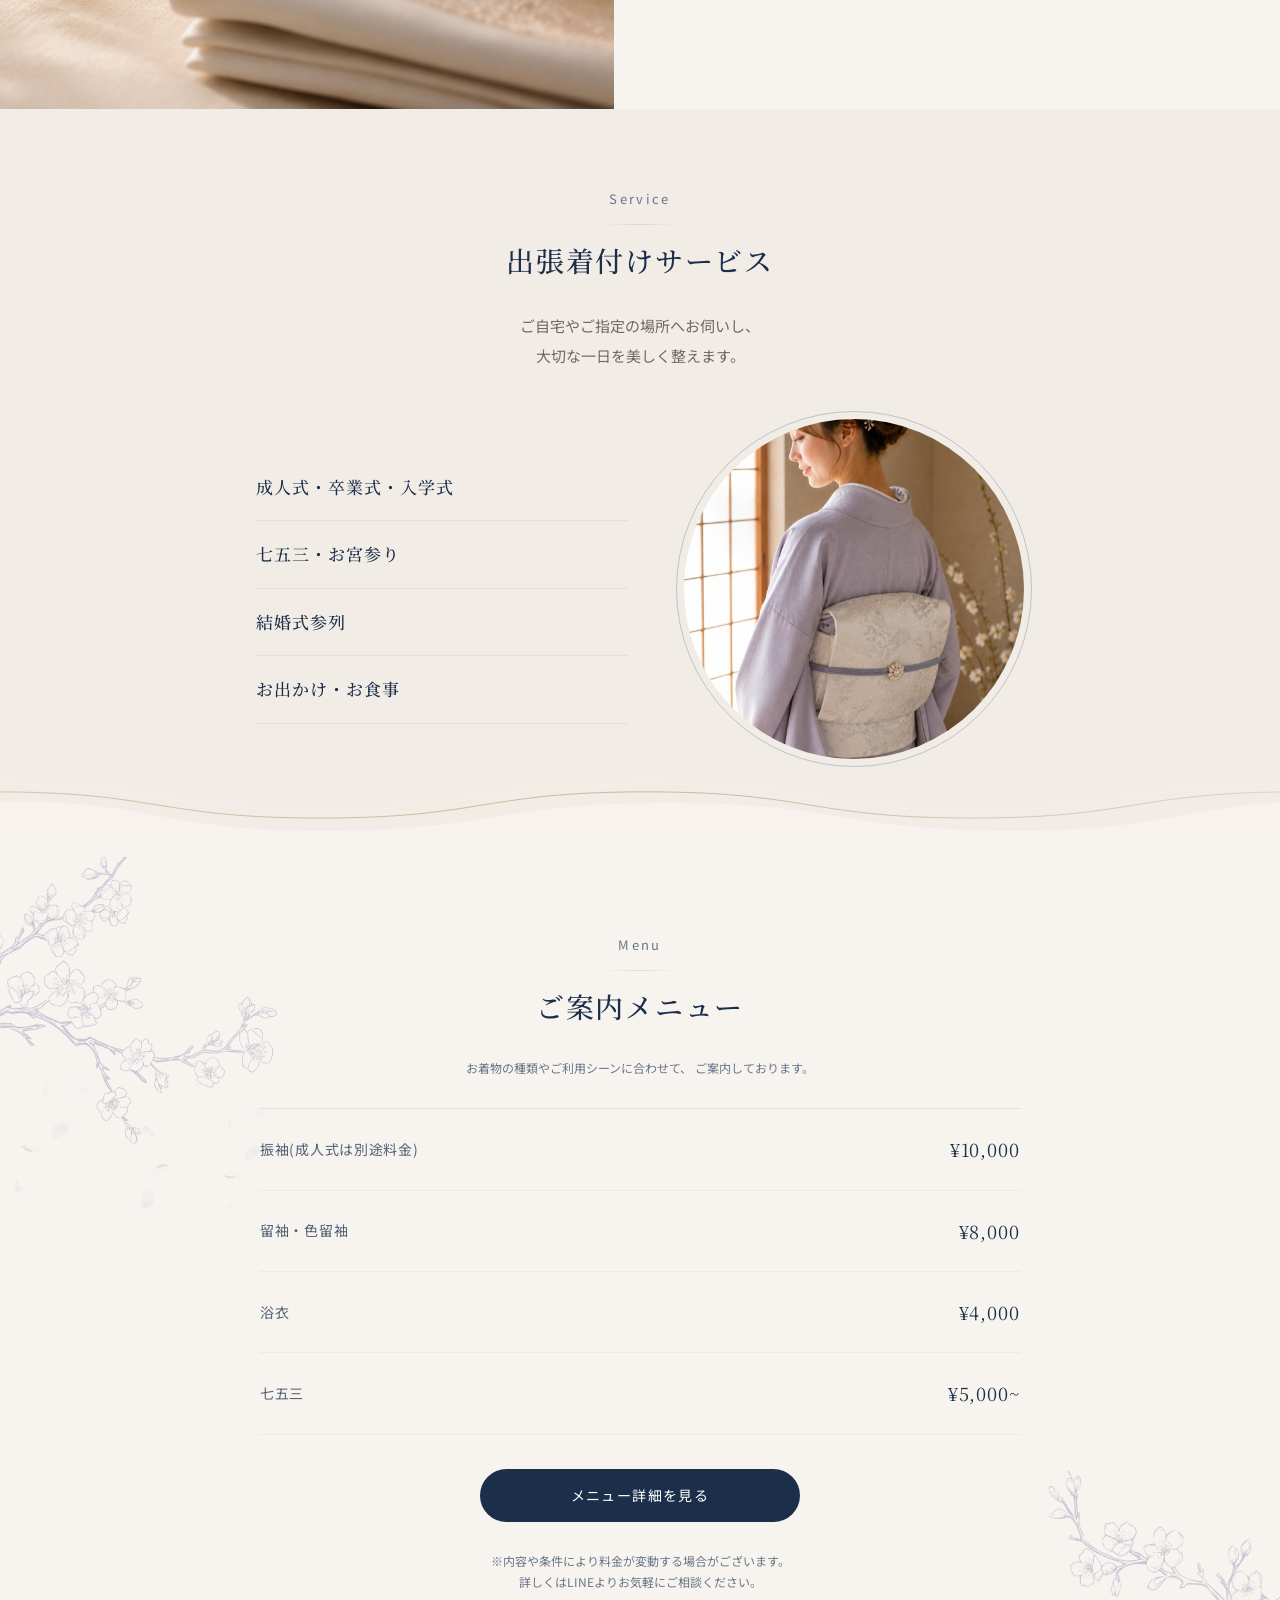
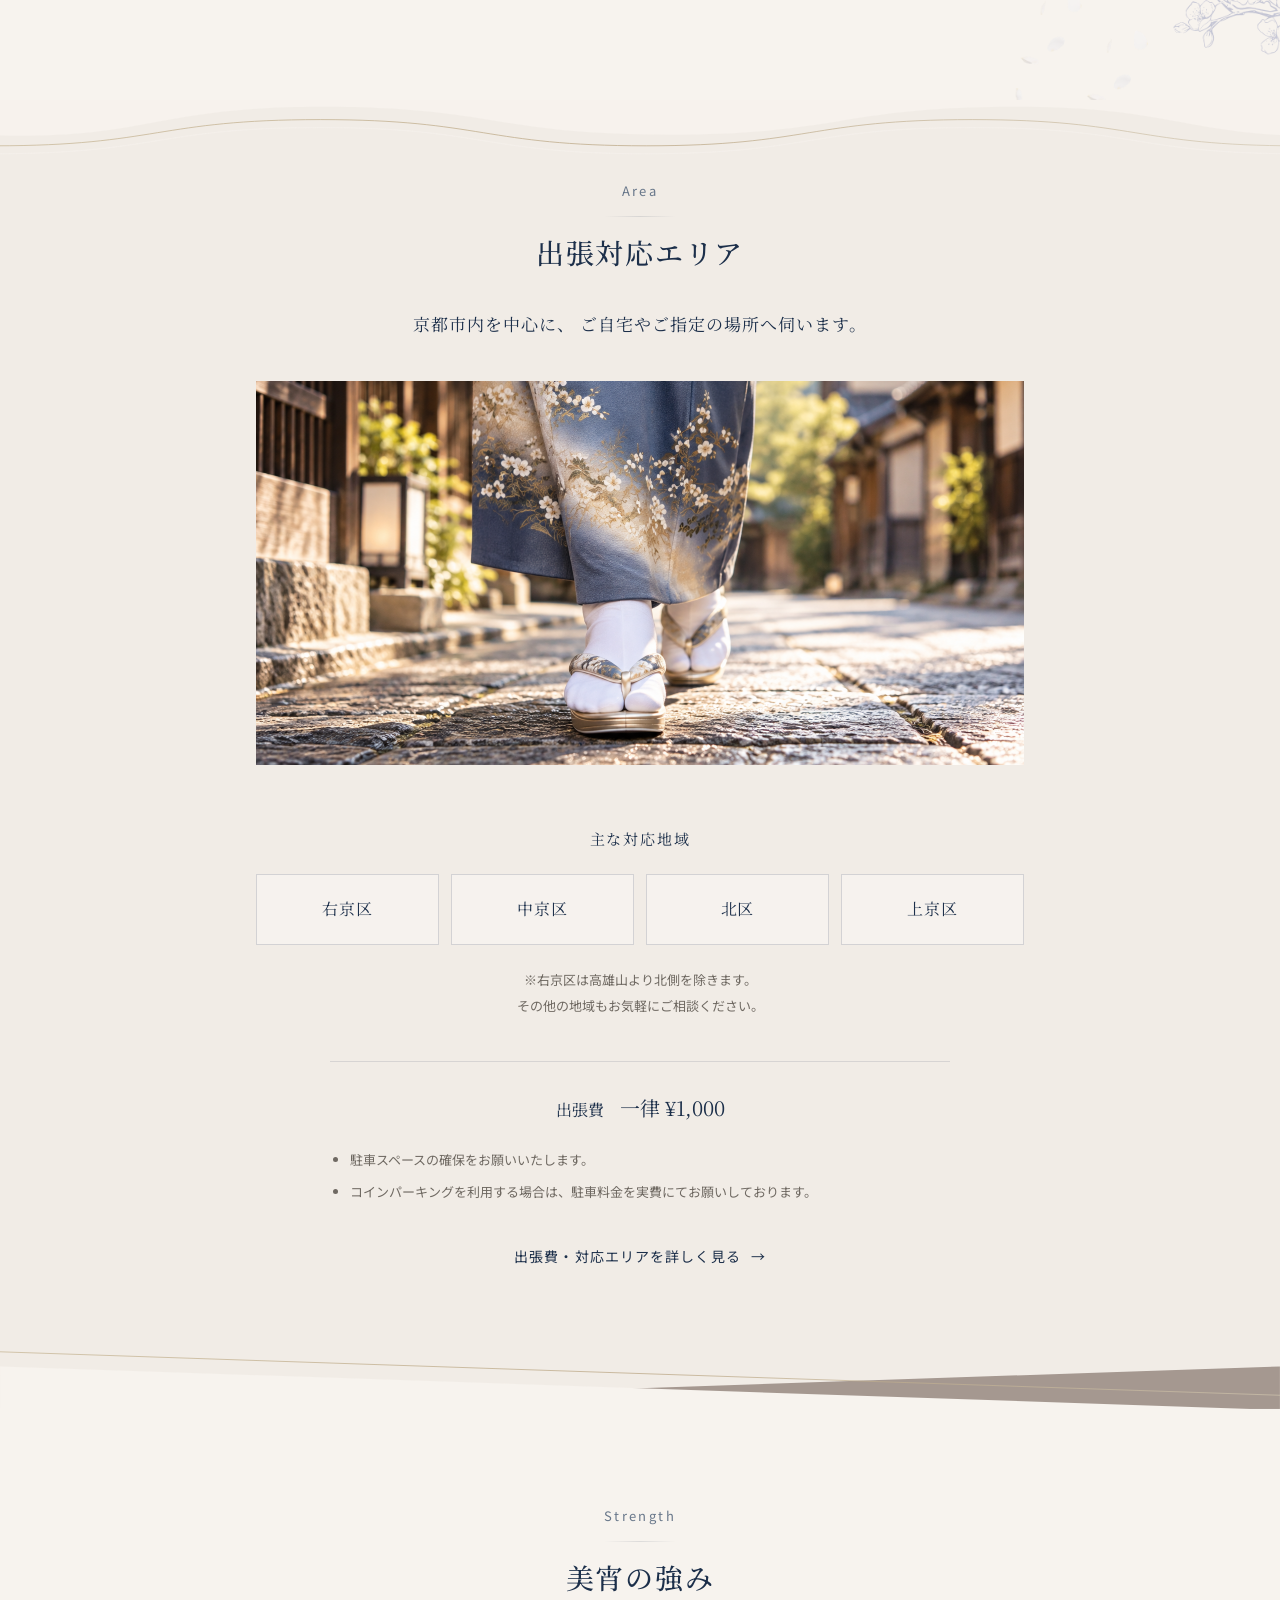
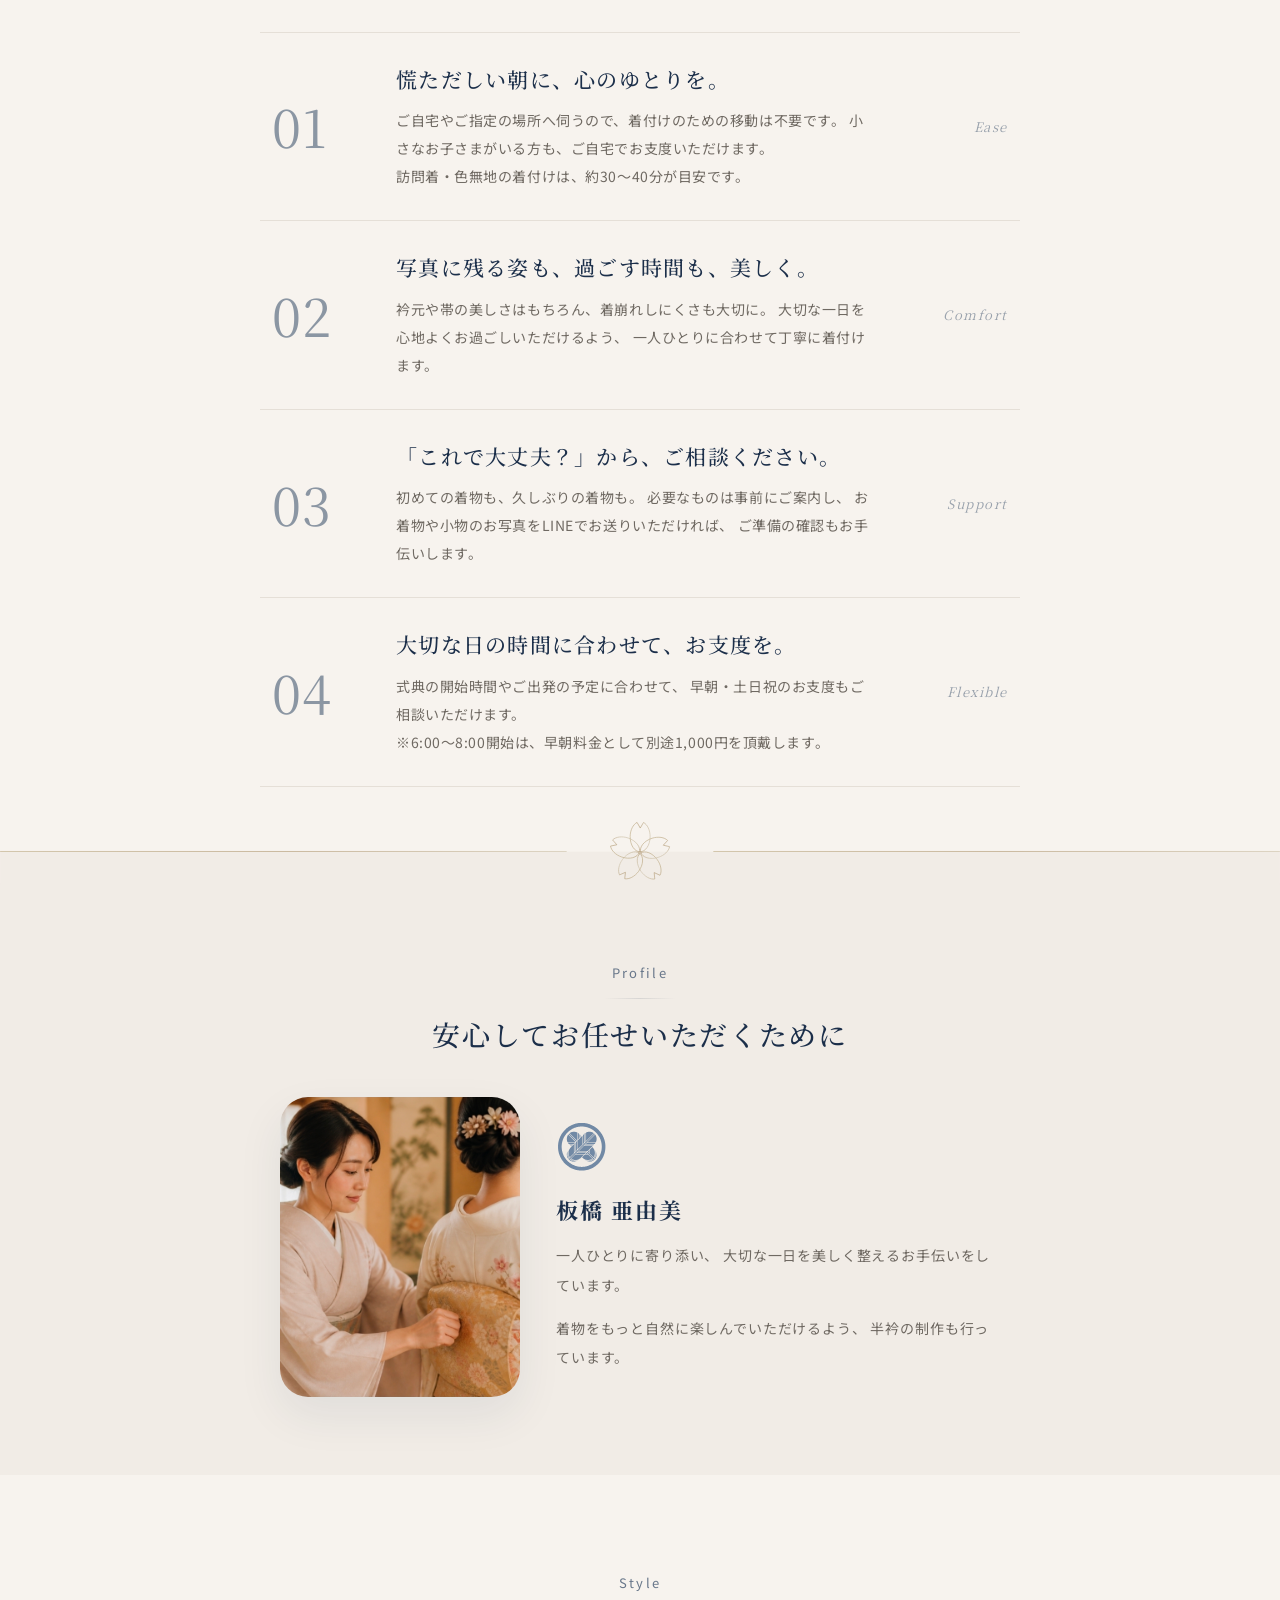
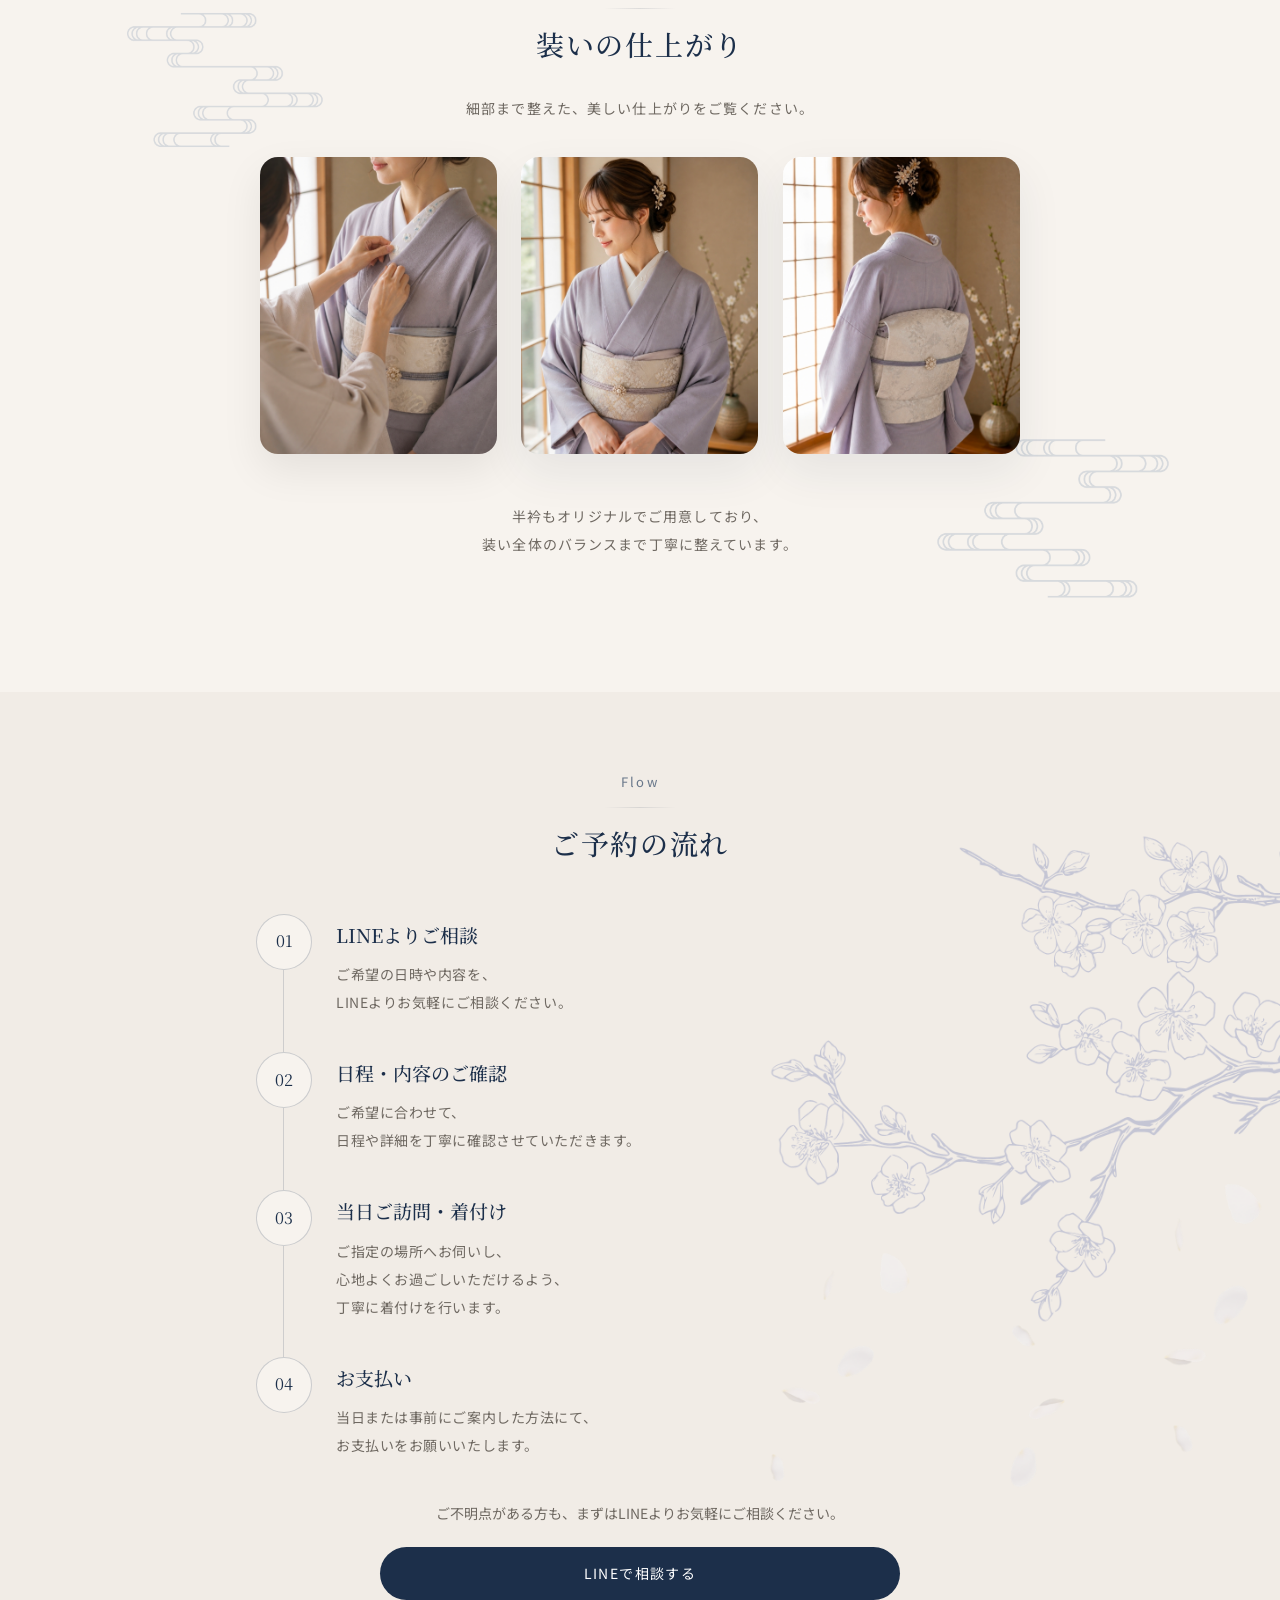
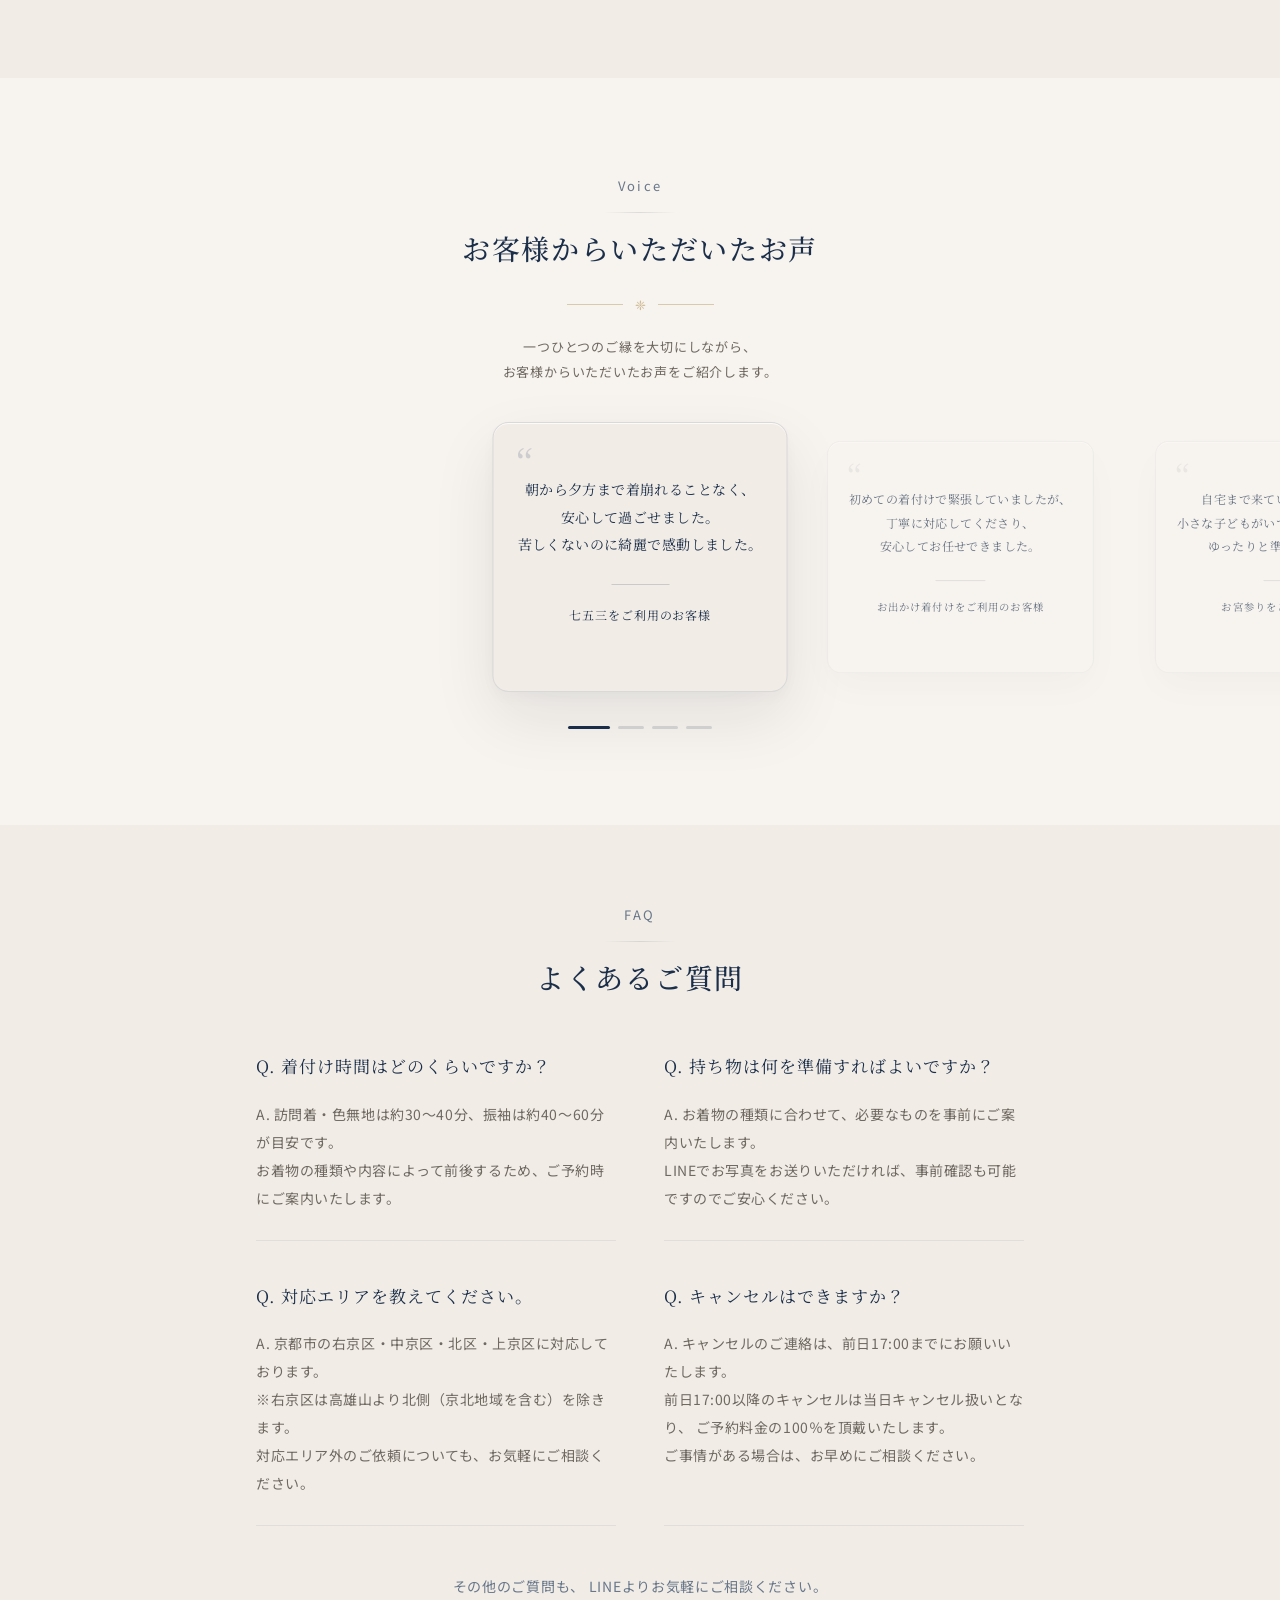
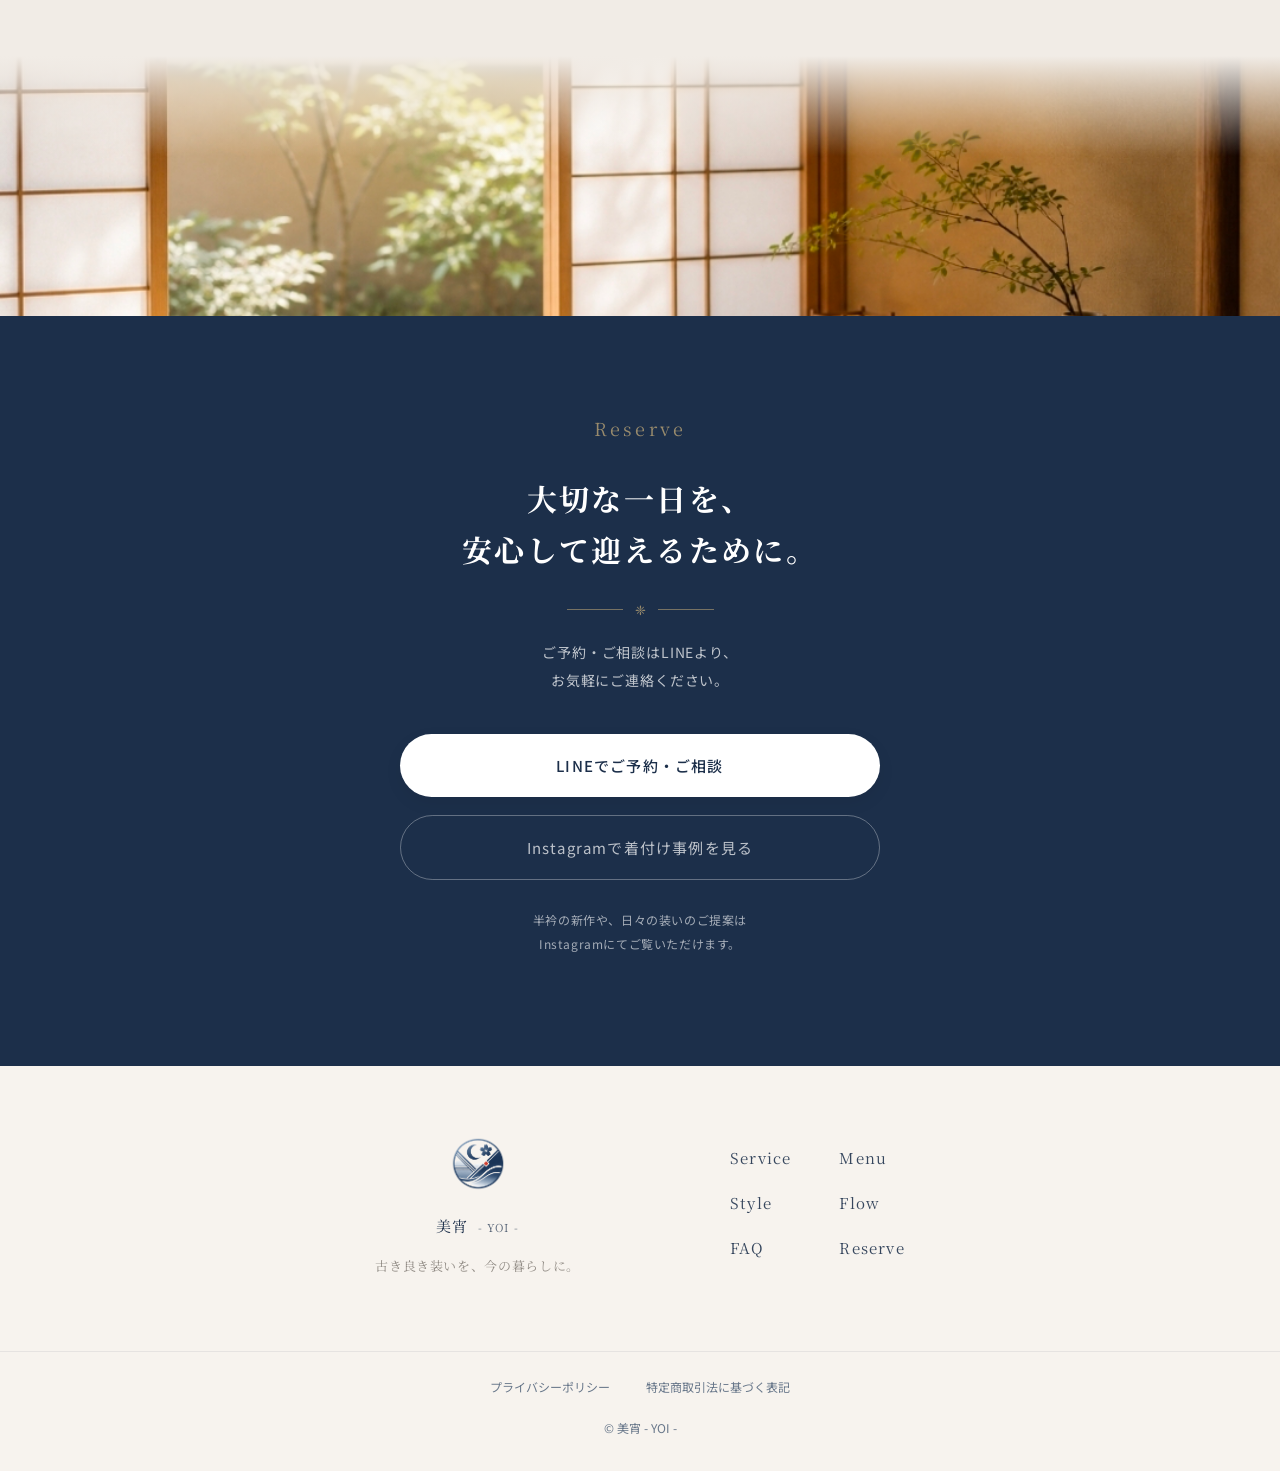
==== commit ee21feff: "Add profile decoration and SVG for enhanced visual presentation" ====
--- a/index.html
+++ b/index.html
@@ -394,6 +394,10 @@
 
       <!-- Profile -->
       <section class="profile section--alt">
+        <!-- Profile 境界の装飾 -->
+        <div class="profile__decoration" aria-hidden="true">
+          <img src="images/profile-divider.svg" alt="" />
+        </div>
         <div class="container">
           <p class="section__label">Profile</p>
           <h2 class="section__title">安心してお任せいただくために</h2>
--- a/css/style.css
+++ b/css/style.css
@@ -74,26 +74,12 @@
 
 .section {
   padding: var(--section-space-sp) 0;
-
-  background:
-    radial-gradient(
-      circle at 20% 10%,
-      rgba(255, 255, 255, 0.45),
-      transparent 34%
-    ),
-    var(--bg-main);
+  background: var(--bg-main);
 }
 
 .section--alt {
   padding: var(--section-space-sp) 0;
-
-  background:
-    radial-gradient(
-      circle at 80% 15%,
-      rgba(255, 255, 255, 0.35),
-      transparent 36%
-    ),
-    var(--bg-soft);
+  background: var(--bg-soft);
 }
 
 .section__label {
@@ -760,7 +746,6 @@
 
 .menu {
   text-align: center;
-  background: var(--bg-main);
 }
 
 .menu__lead {
@@ -877,6 +862,7 @@
 .area {
   text-align: center;
   position: relative;
+  padding-bottom: calc(var(--section-space-sp) + 60px);
 }
 
 .area__content {
@@ -1131,9 +1117,22 @@
 /* Strength 上部の装飾 */
 .strength__decoration {
   position: absolute;
-  top: -1px;
+  bottom: calc(100% - 2px);
   left: 0;
   width: 100%;
+  pointer-events: none;
+  z-index: 1;
+}
+
+/* 装飾下端の継ぎ目補正 */
+.strength__decoration::after {
+  content: "";
+  position: absolute;
+  bottom: -1px;
+  left: 0;
+  width: 100%;
+  height: 2px;
+  background: var(--bg-main);
   pointer-events: none;
 }
 
@@ -1146,6 +1145,25 @@
 /* =========================
   Profile
 ========================= */
+.profile {
+  position: relative;
+}
+
+/* Profile 上部の装飾 */
+.profile__decoration {
+  position: absolute;
+  bottom: calc(100% - 2px);
+  left: 0;
+  width: 100%;
+  pointer-events: none;
+}
+
+/* 装飾画像 */
+.profile__decoration img {
+  display: block;
+  width: 100%;
+  height: auto;
+}
 
 .profile__inner {
   margin-top: 40px;
@@ -2772,7 +2790,6 @@
   }
 
   /* Strength */
-
   .strength__item {
     grid-template-columns: 42px minmax(0, 1fr);
     column-gap: 14px;
@@ -2797,6 +2814,20 @@
 
   .strength__en {
     display: none;
+  }
+
+  /* Profile 上部の装飾 */
+  .profile__decoration {
+    width: 100%;
+    left: 0;
+    transform: none;
+  }
+
+  .profile__decoration img {
+    width: 250%;
+    max-width: none;
+    height: auto;
+    margin-left: -75%;
   }
 
   /* Style 装飾 */
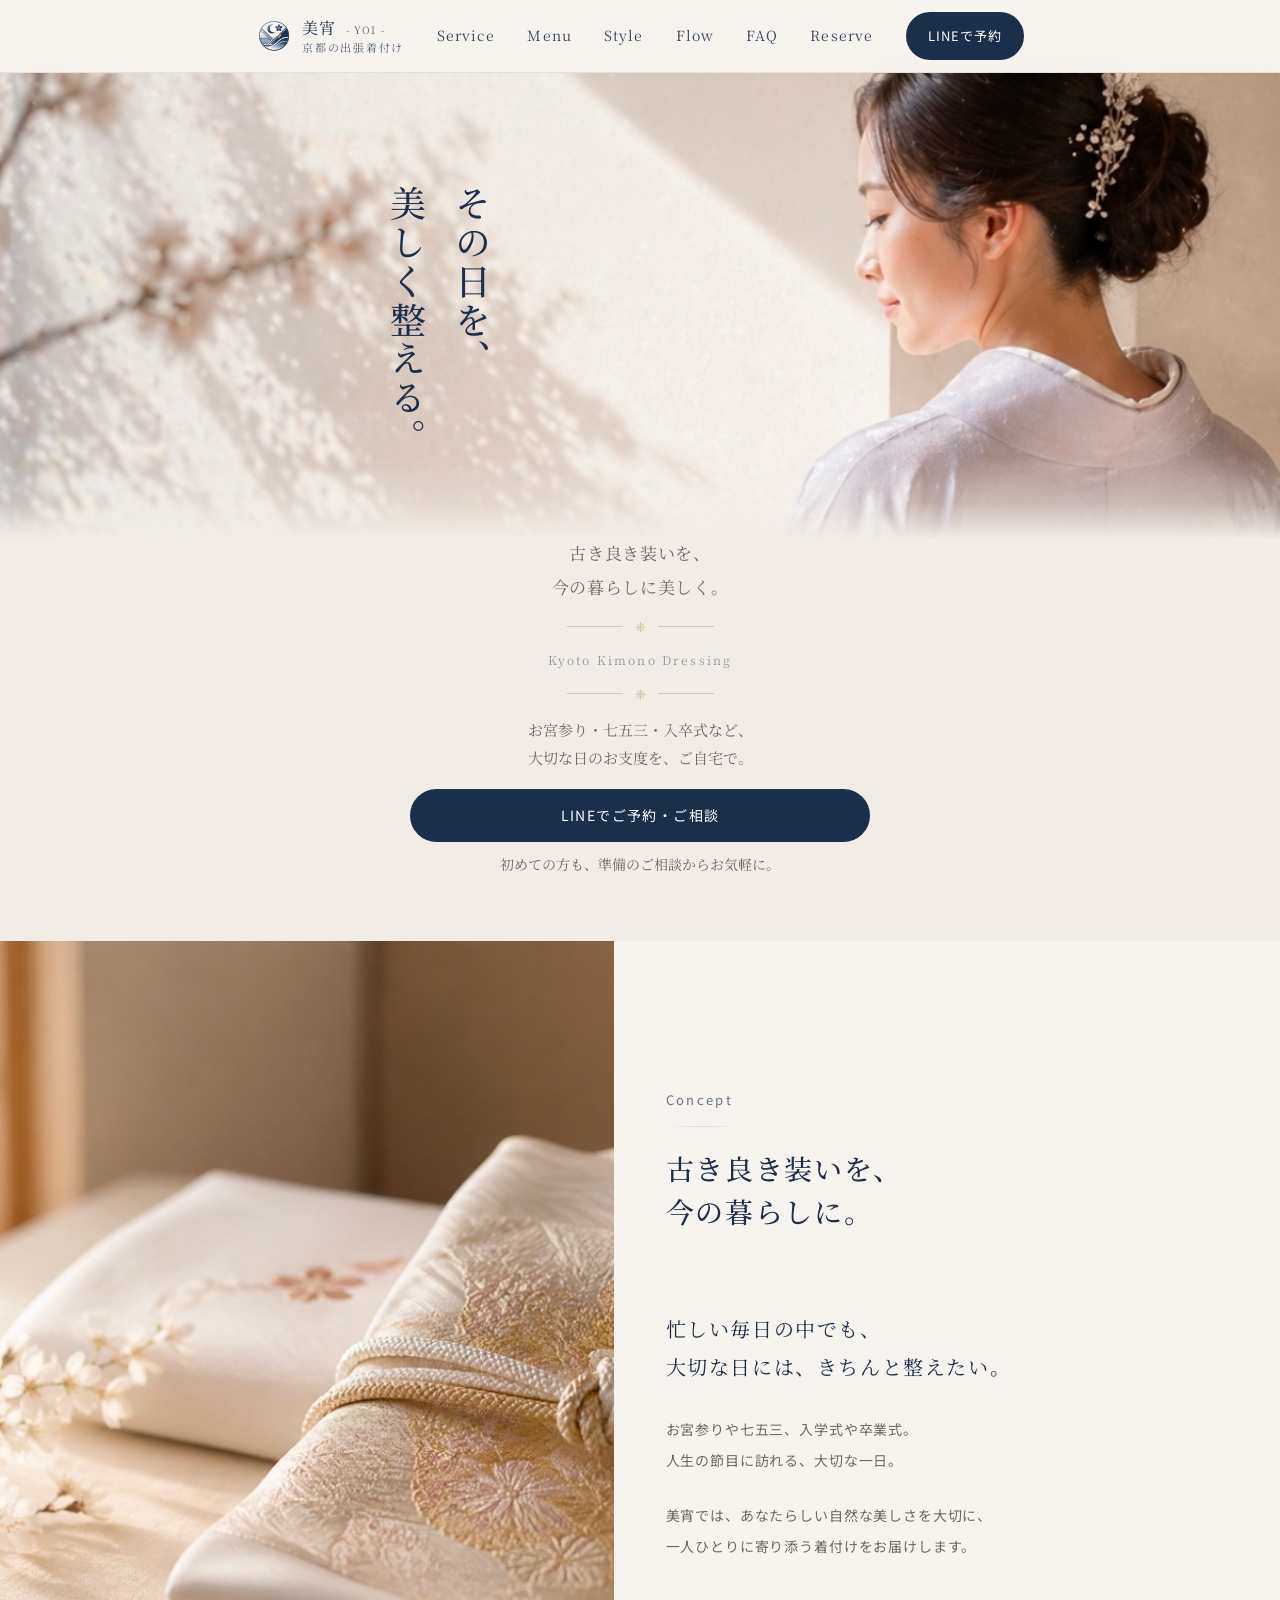
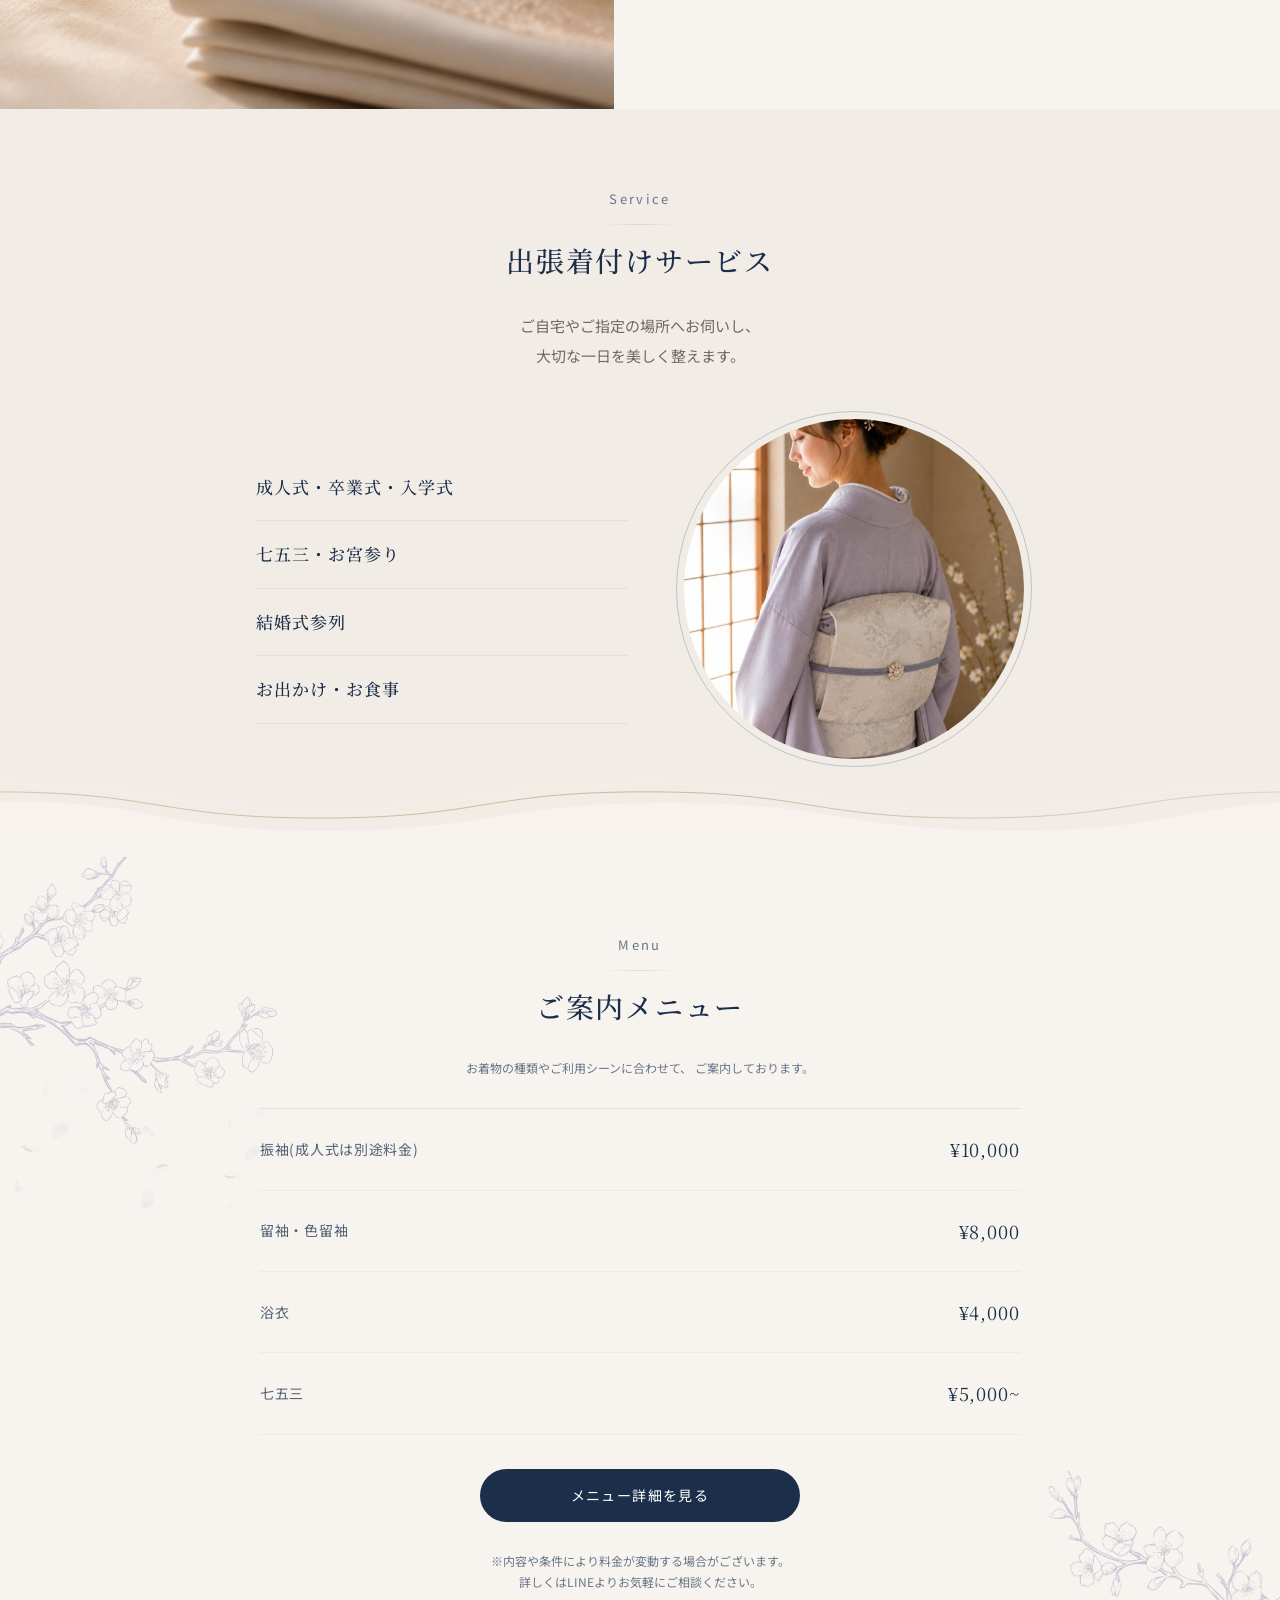
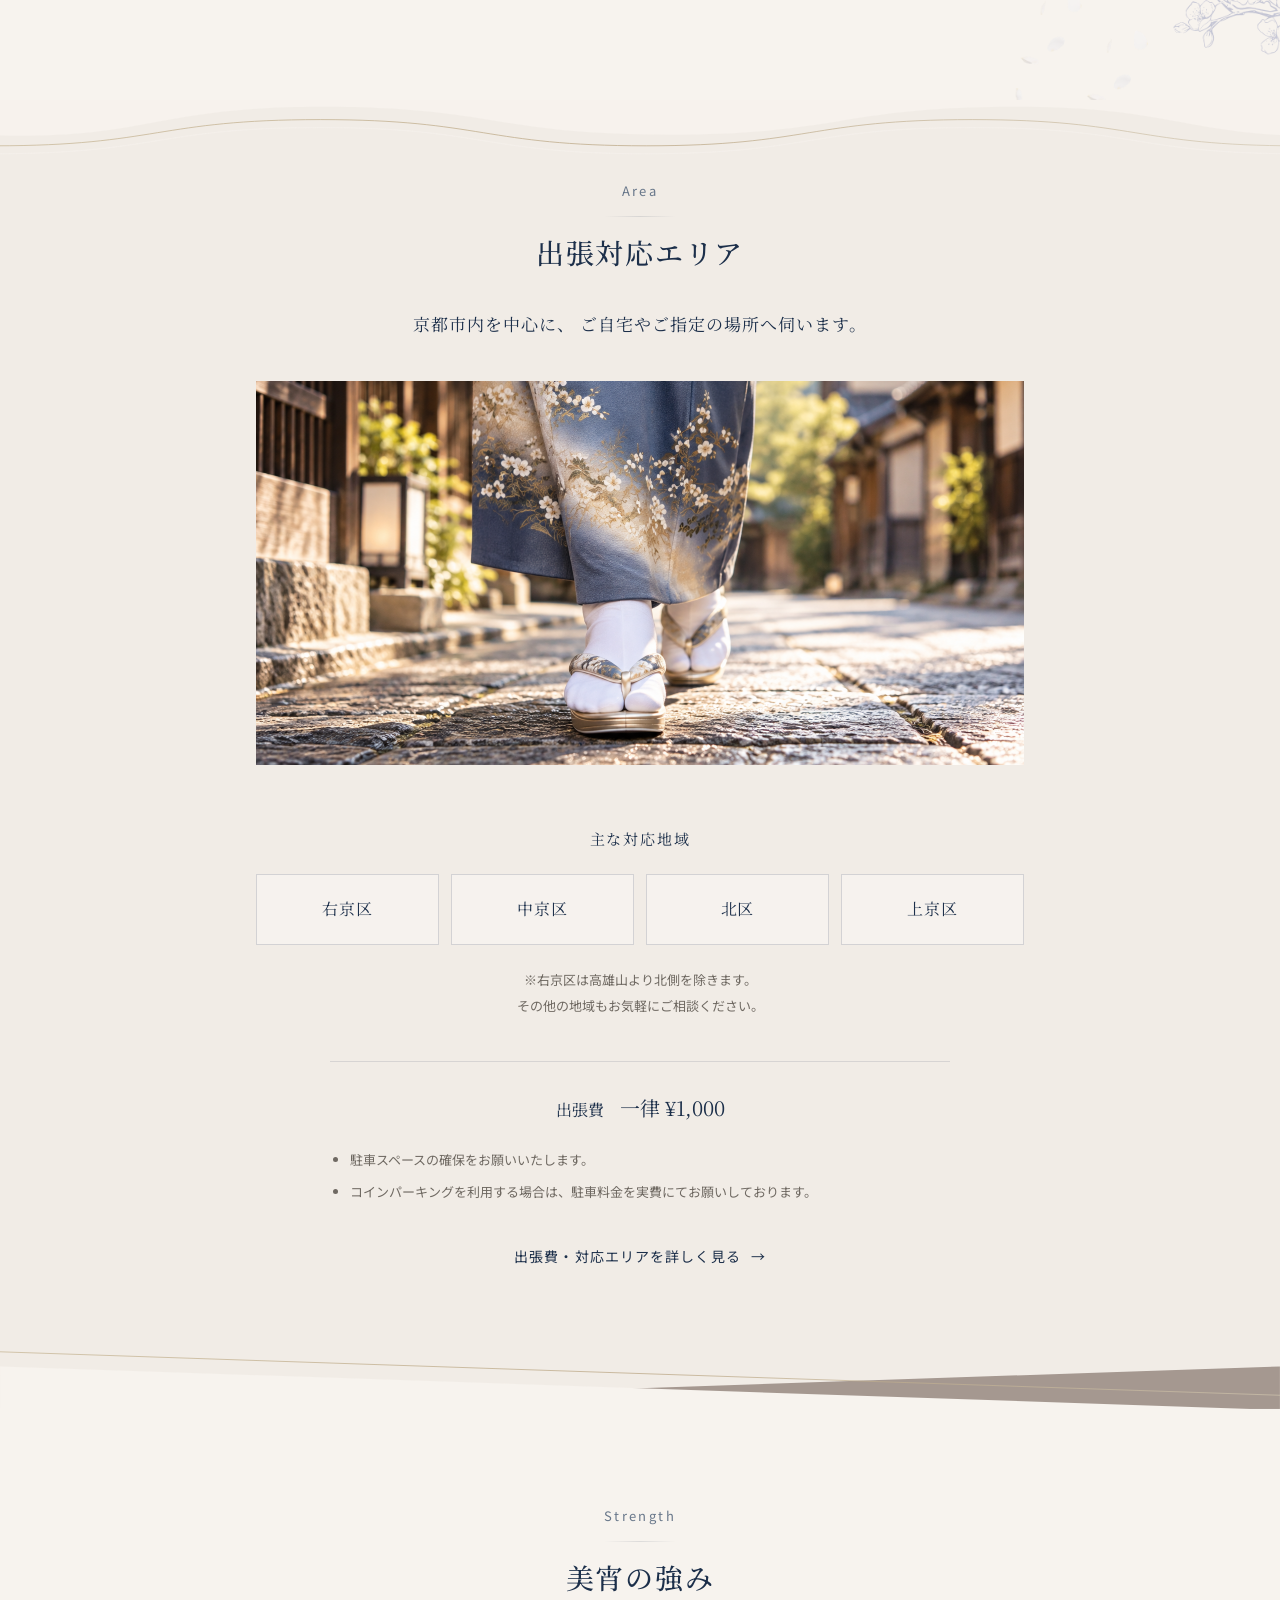
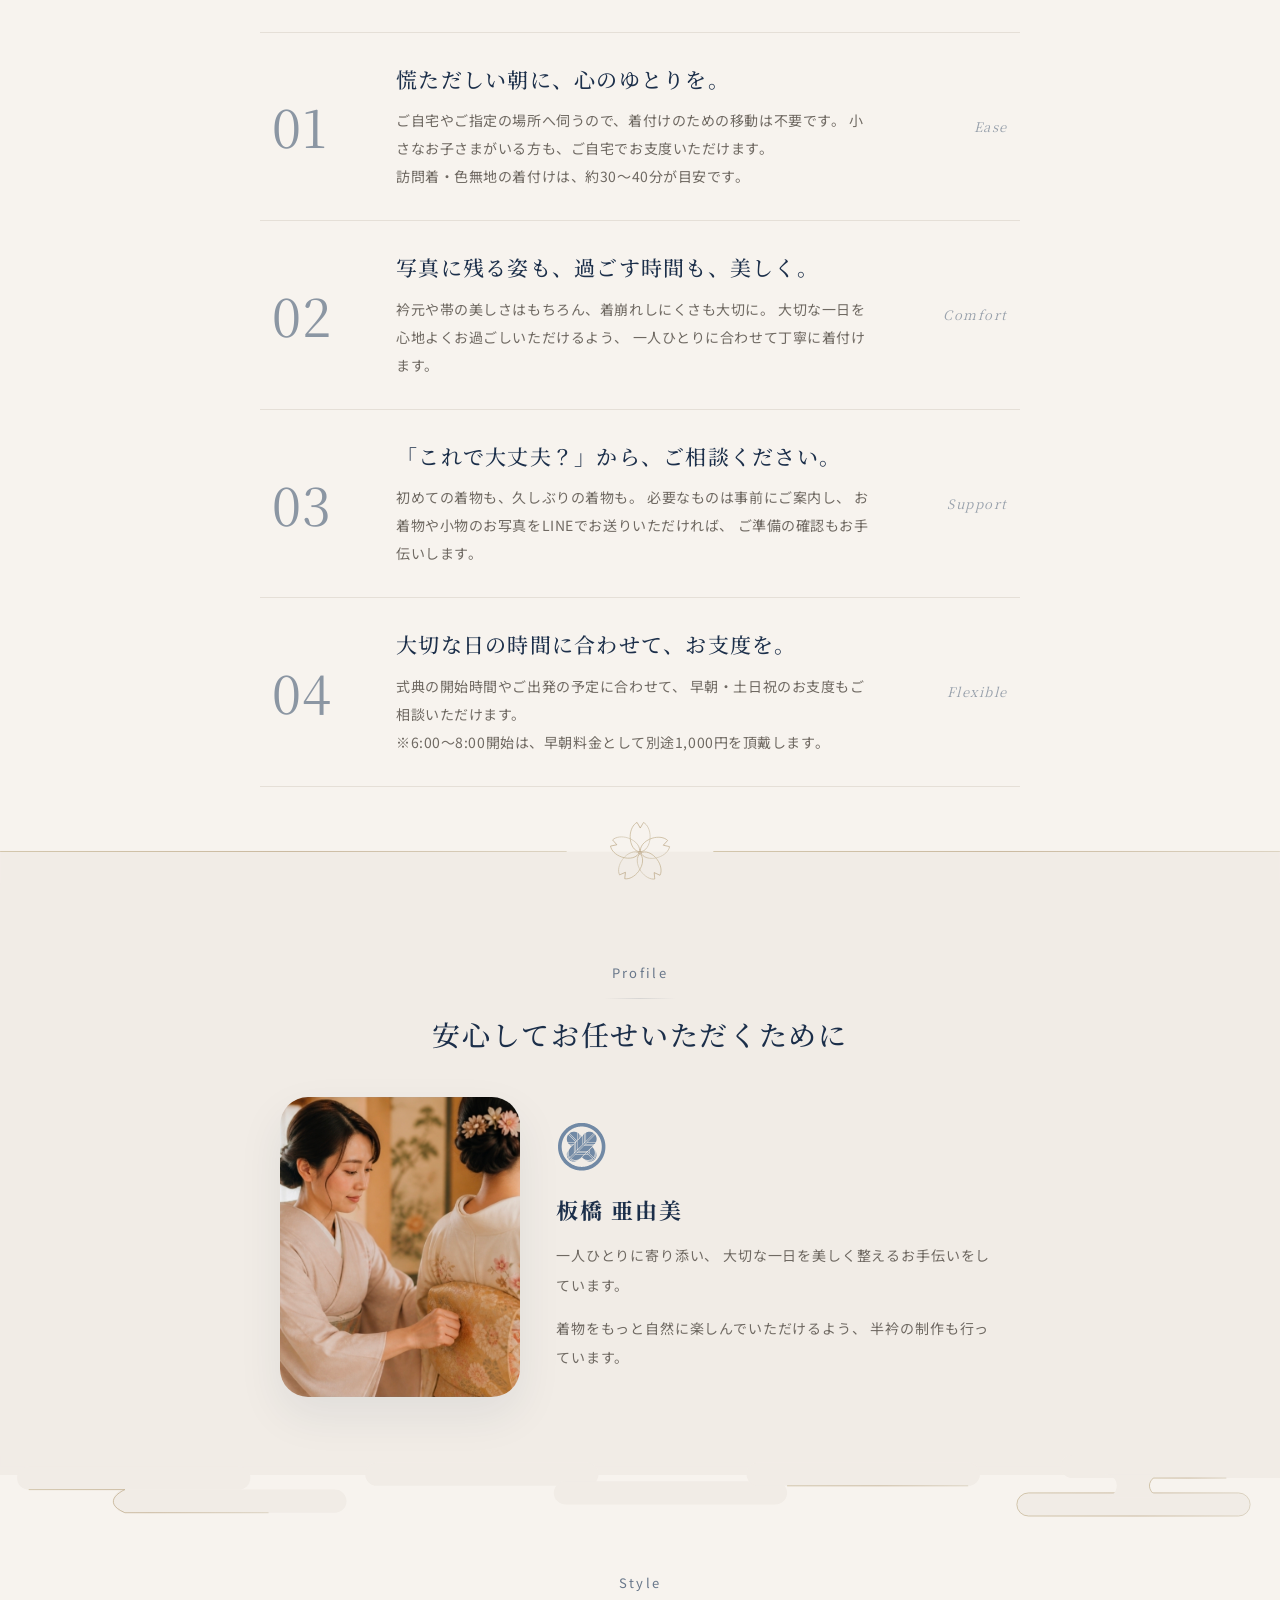
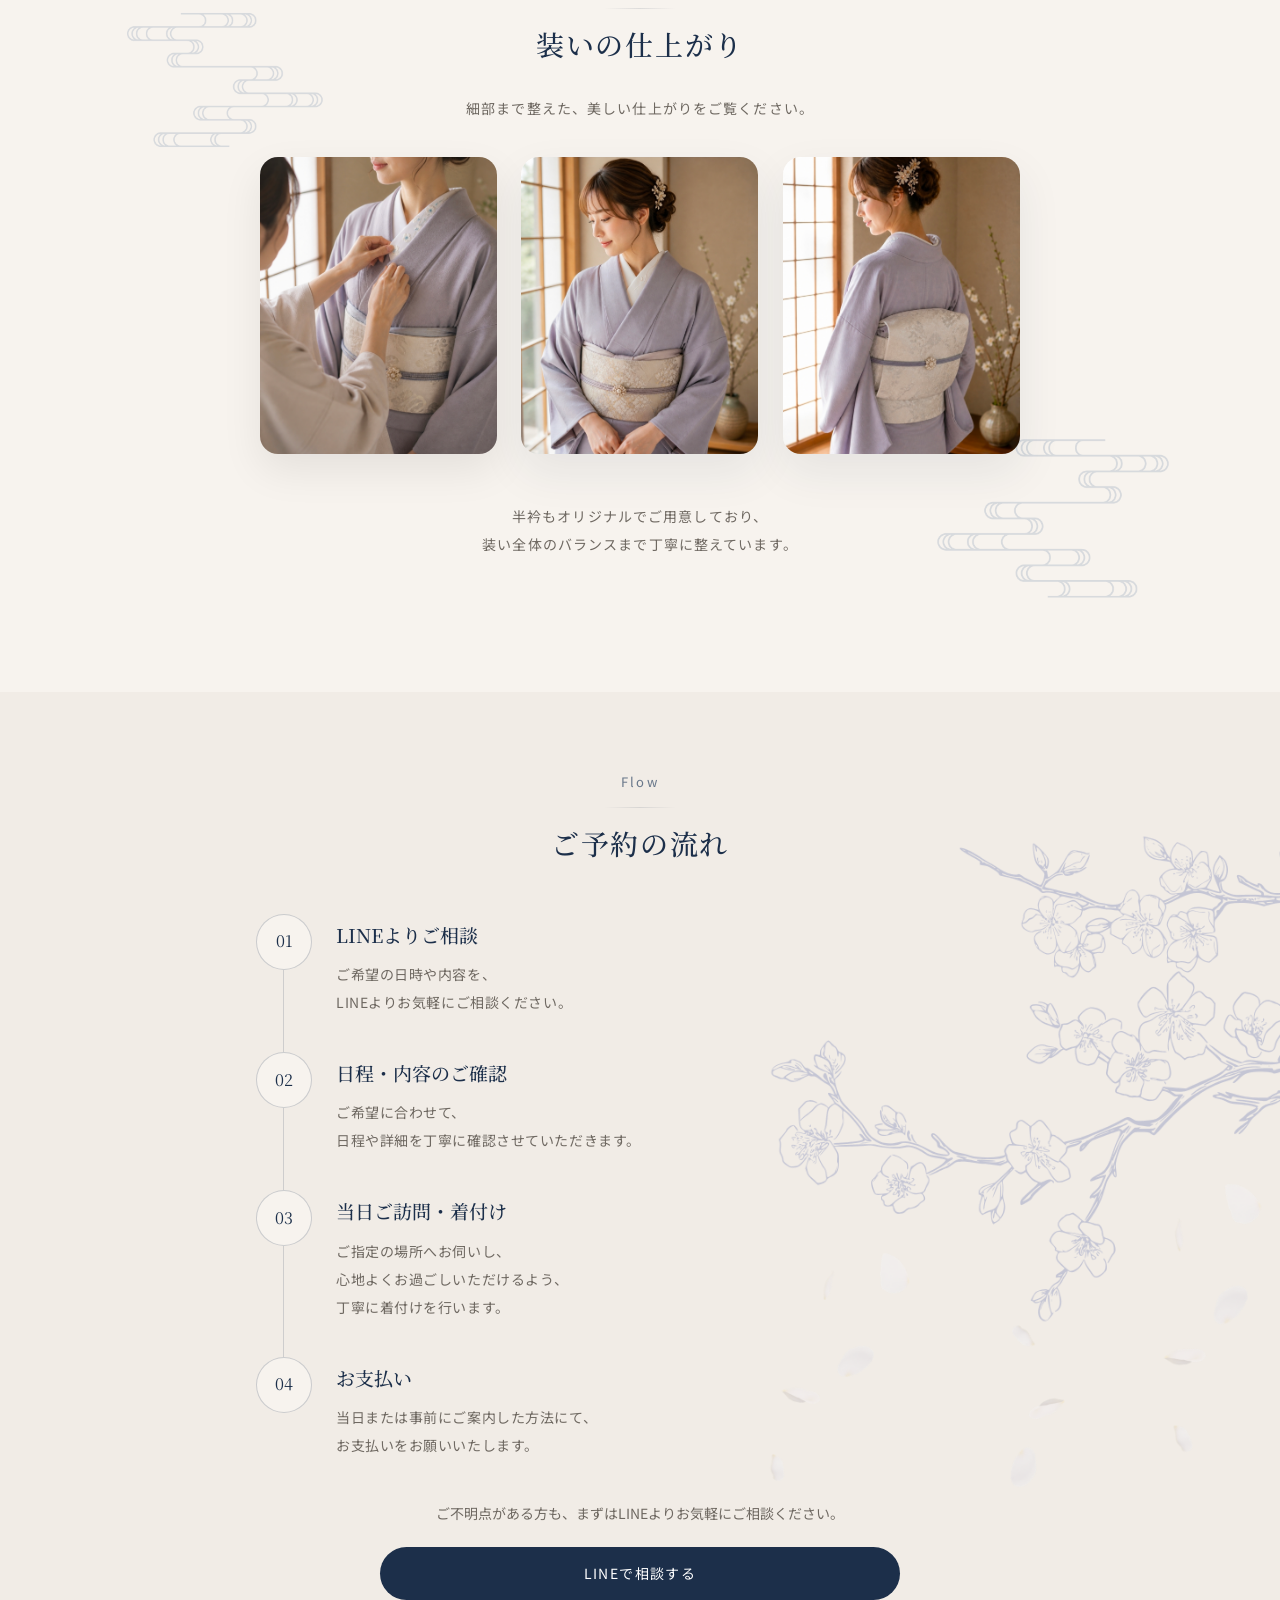
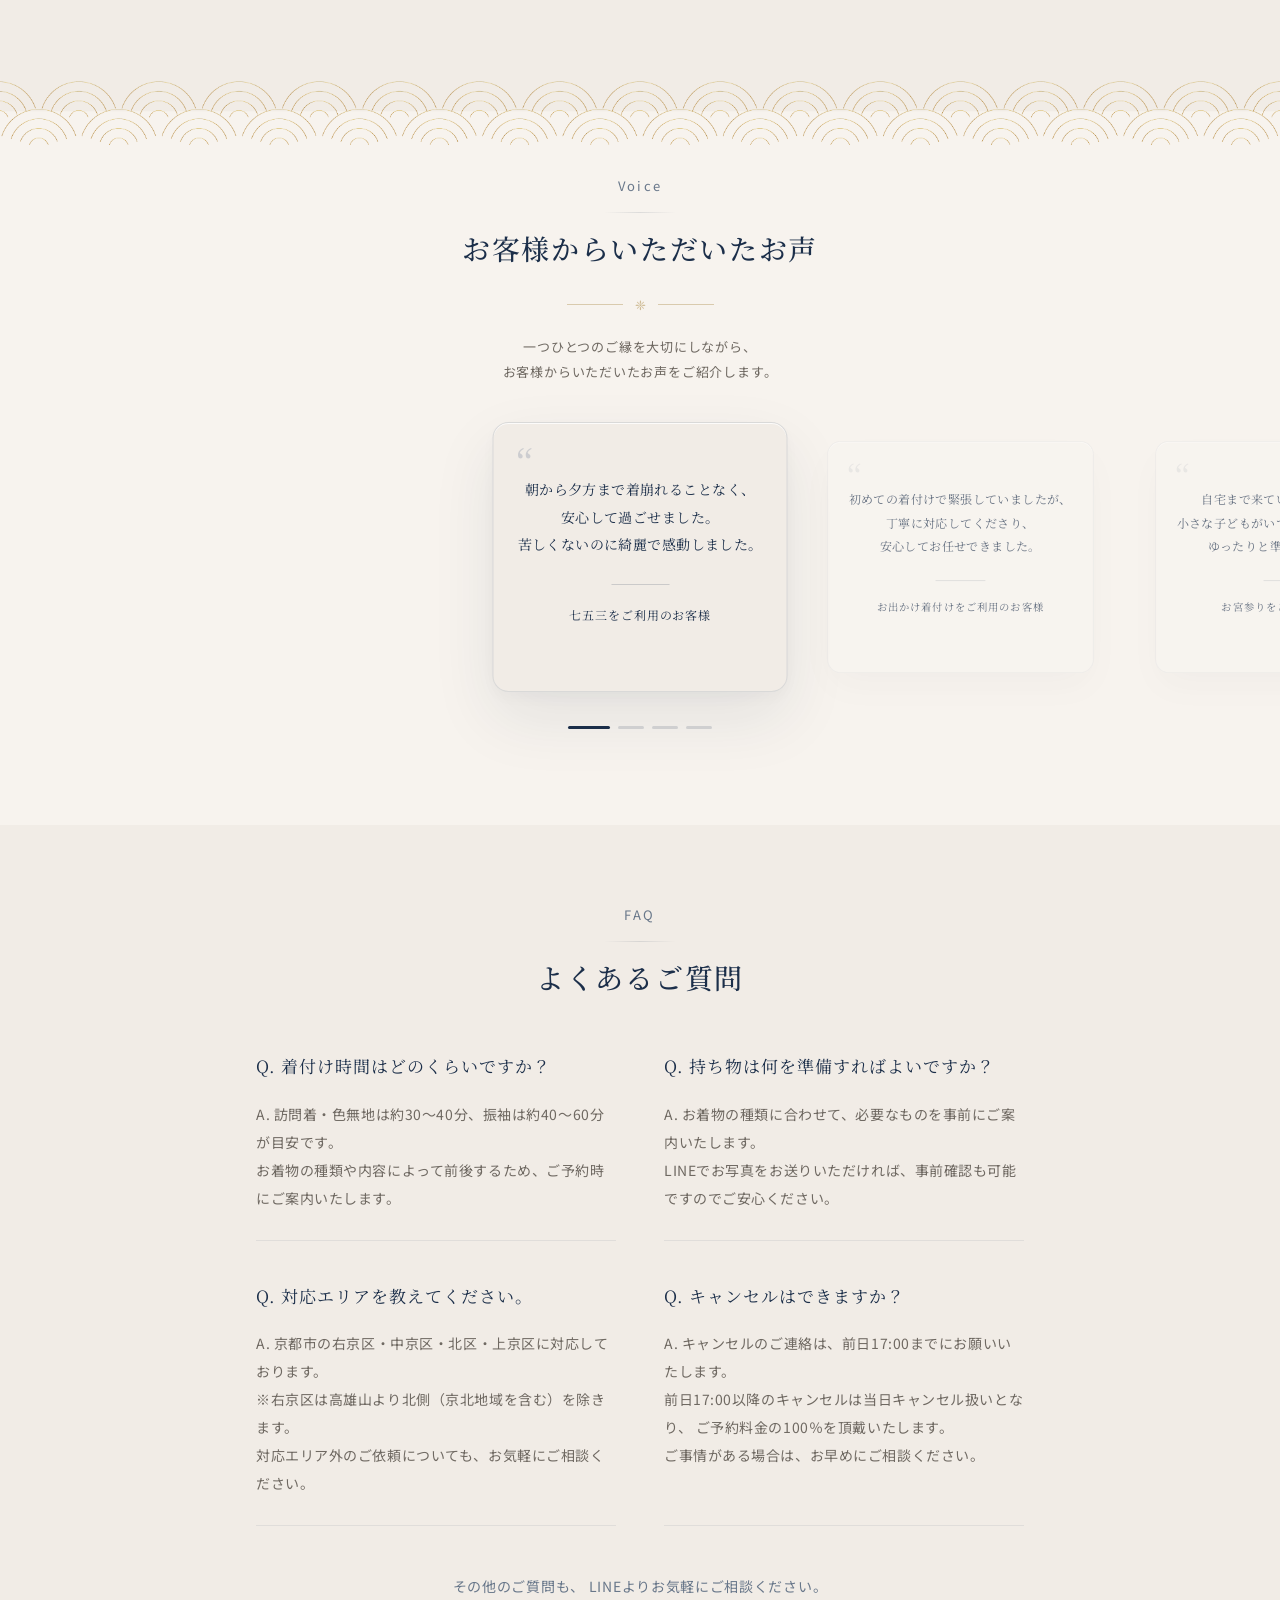
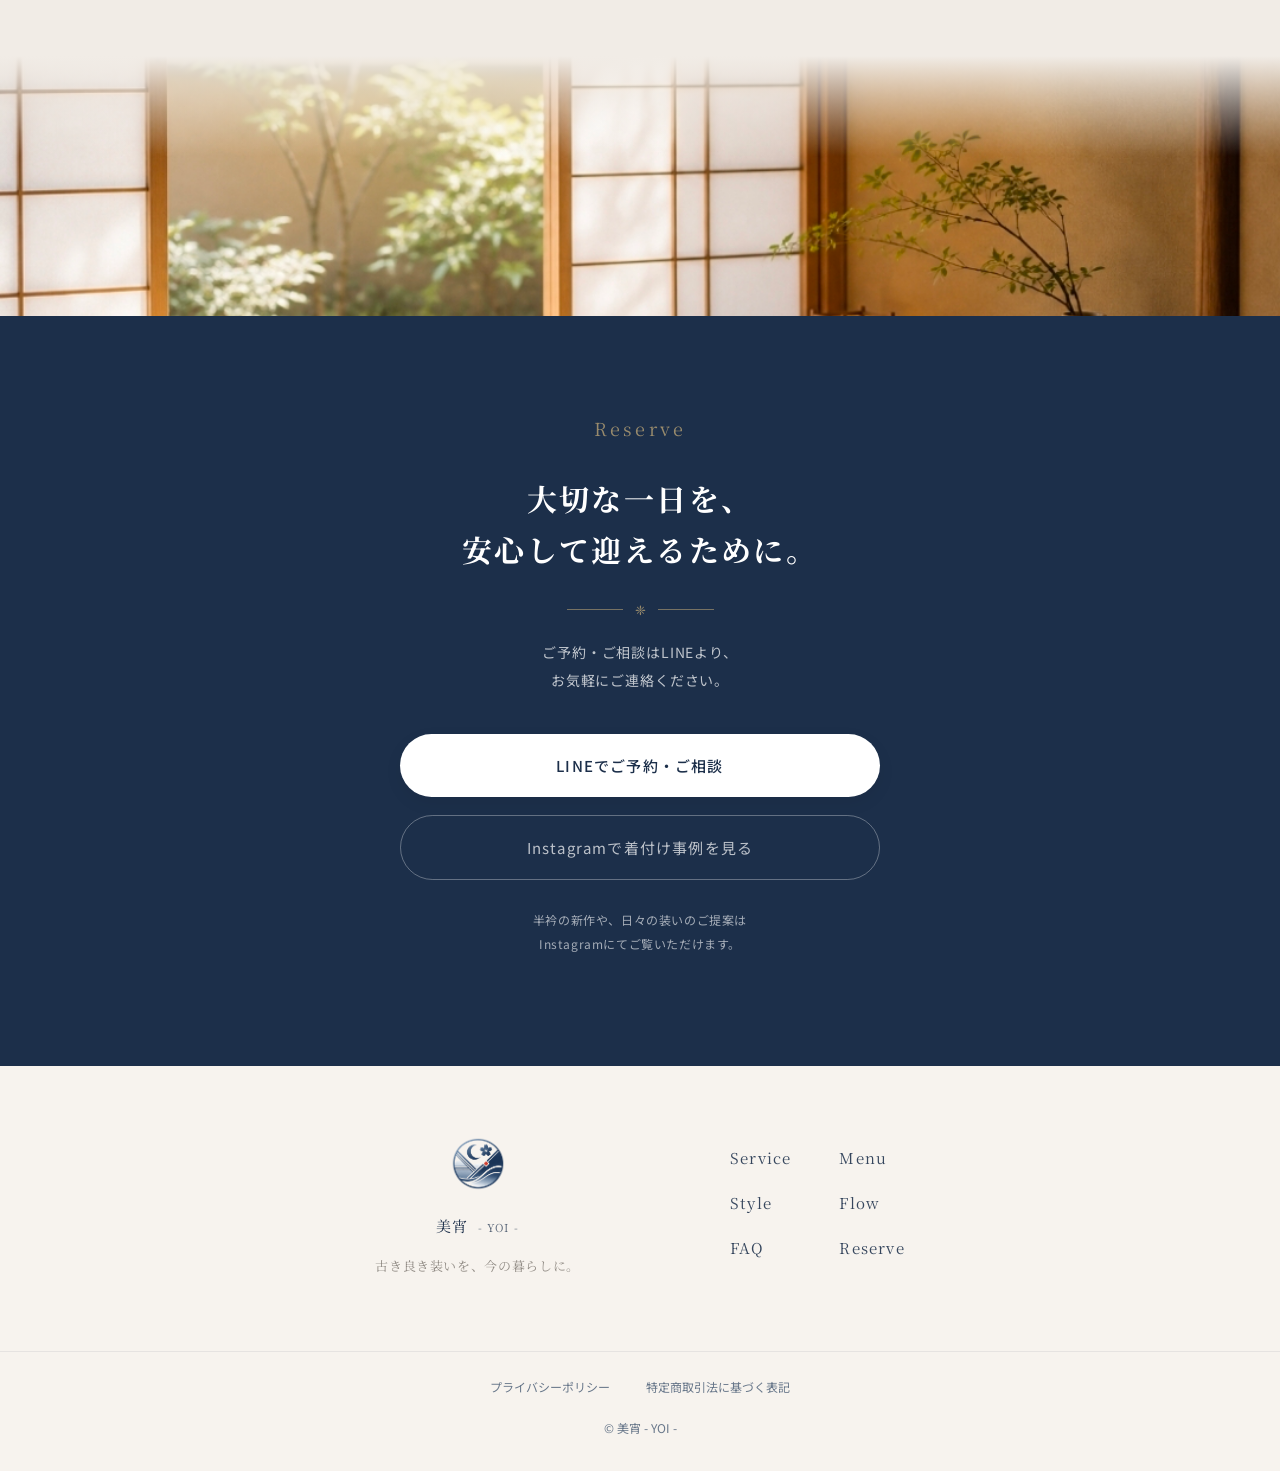
==== commit 01360d25: "Refactor code structure for improved readability and maintainability" ====
--- a/index.html
+++ b/index.html
@@ -431,6 +431,10 @@
 
       <!-- Style -->
       <section id="style" class="style section">
+        <!-- Style 境界の装飾 -->
+        <div class="style__decoration" aria-hidden="true">
+          <img src="images/style-divider.svg" alt="" />
+        </div>
         <div class="container">
           <p class="section__label">Style</p>
           <h2 class="section__title">装いの仕上がり</h2>
@@ -539,6 +543,10 @@
 
       <!-- Voice -->
       <section class="voice section">
+        <!-- Voice 境界の装飾 -->
+        <div class="voice__decoration" aria-hidden="true">
+          <img src="images/voice-divider.svg" alt="" />
+        </div>
         <div class="container">
           <div class="section-head center">
             <p class="section__label">Voice</p>
--- a/css/style.css
+++ b/css/style.css
@@ -1343,6 +1343,22 @@
   padding-bottom: 120px;
 }
 
+/* Style 上部の装飾 */
+.style__decoration {
+  position: absolute;
+  top: 0;
+  left: 0;
+  width: 100%;
+  transform: translateY(-30%);
+  pointer-events: none;
+}
+
+.style__decoration img {
+  display: block;
+  width: 100%;
+  height: auto;
+}
+
 /* ライトボックス */
 .lightbox {
   position: fixed;
@@ -1532,7 +1548,24 @@
 ========================= */
 
 .voice {
+  position: relative;
   overflow: hidden;
+}
+
+/* Voice 境界の装飾 */
+.voice__decoration {
+  position: absolute;
+  top: 0;
+  left: 0;
+  width: 100%;
+  overflow: hidden;
+  pointer-events: none;
+}
+
+.voice__decoration img {
+  display: block;
+  width: 100%;
+  height: auto;
 }
 
 /* Voice 装飾ライン */
@@ -2847,6 +2880,22 @@
     bottom: 25px;
   }
 
+  /* Style 境界の装飾 */
+  .style__decoration {
+    width: 100%;
+    overflow: hidden;
+  }
+
+  .style__decoration img {
+    width: 150%;
+    max-width: none;
+    height: auto;
+    margin-left: 0;
+    position: relative;
+    left: 50%;
+    transform: translateX(-50%);
+  }
+
   /* Flow */
 
   .flow {
@@ -2866,6 +2915,14 @@
   .voice .section__title {
     font-size: 22px;
     letter-spacing: 0.02em;
+  }
+
+  /* Voice 境界の装飾 */
+  .voice__decoration img {
+    width: 150%;
+    max-width: none;
+    height: auto;
+    margin-left: -25%;
   }
 
   /* Reserve */
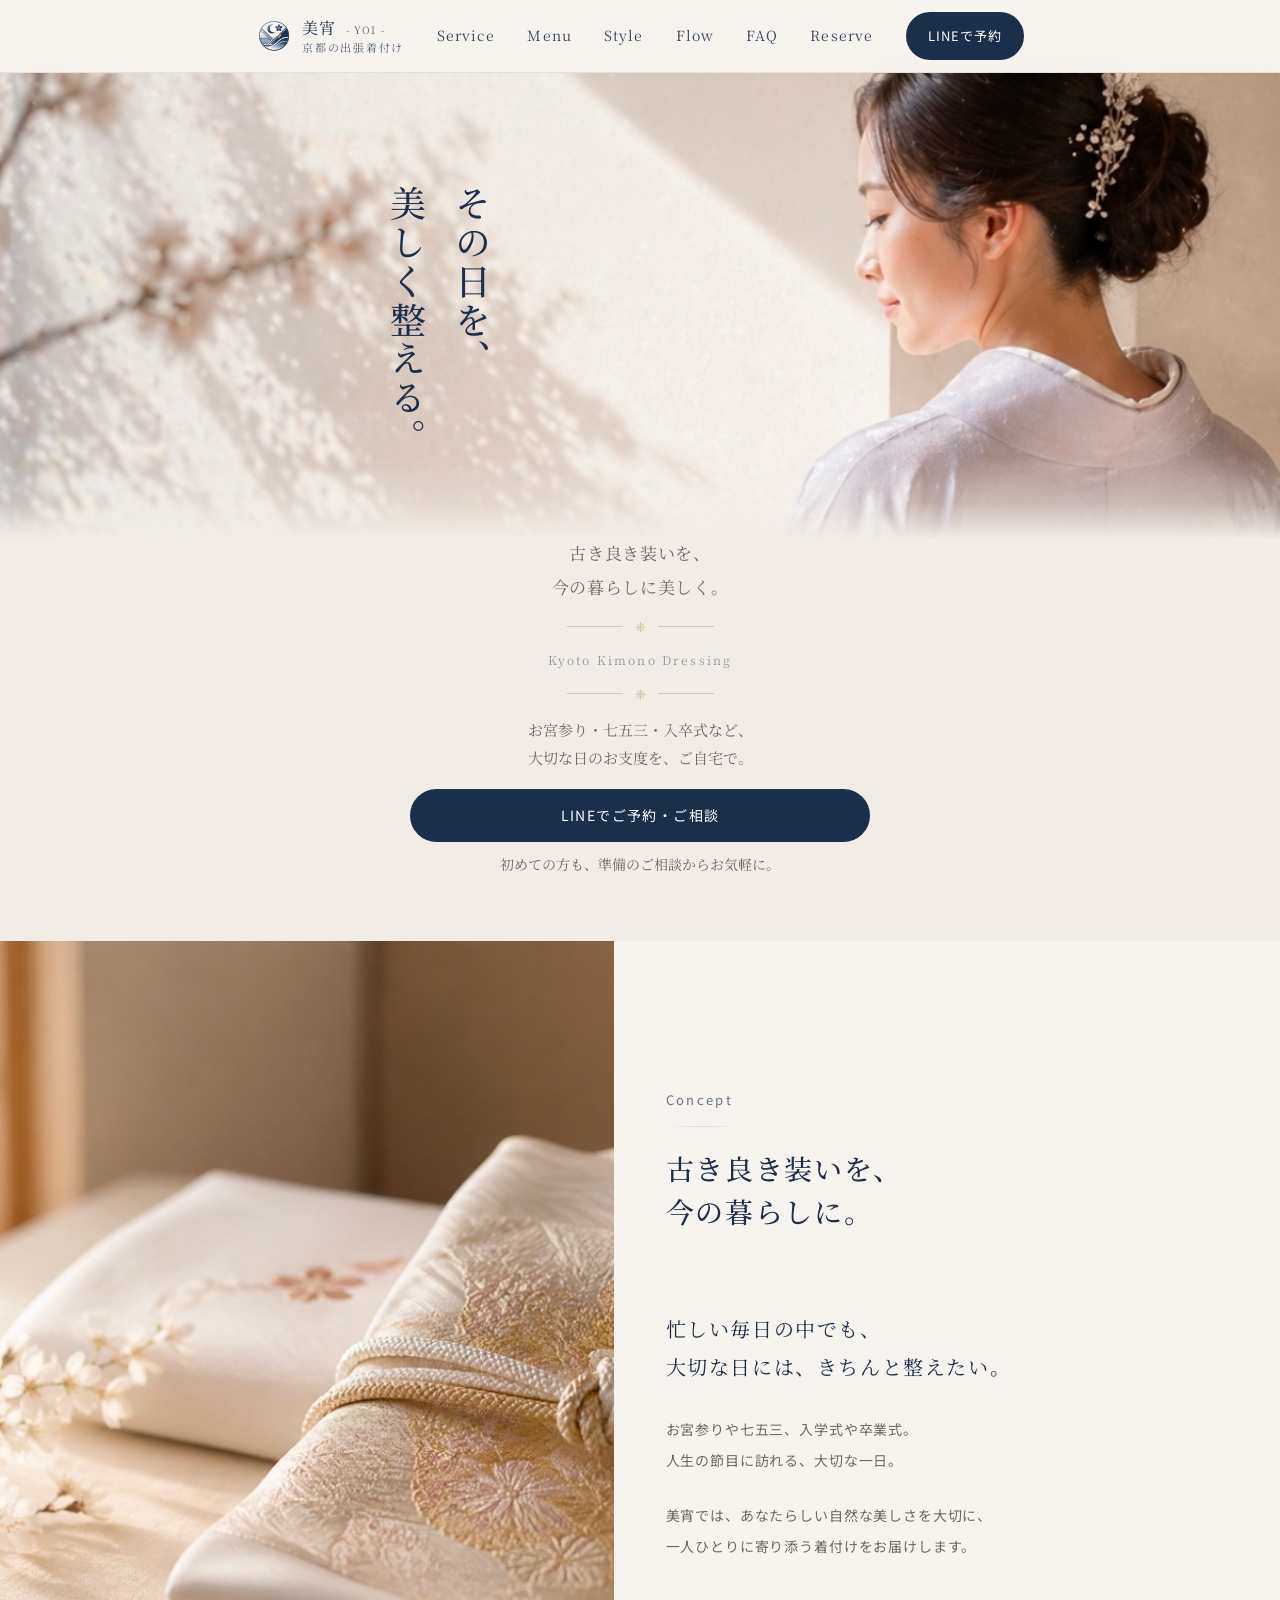
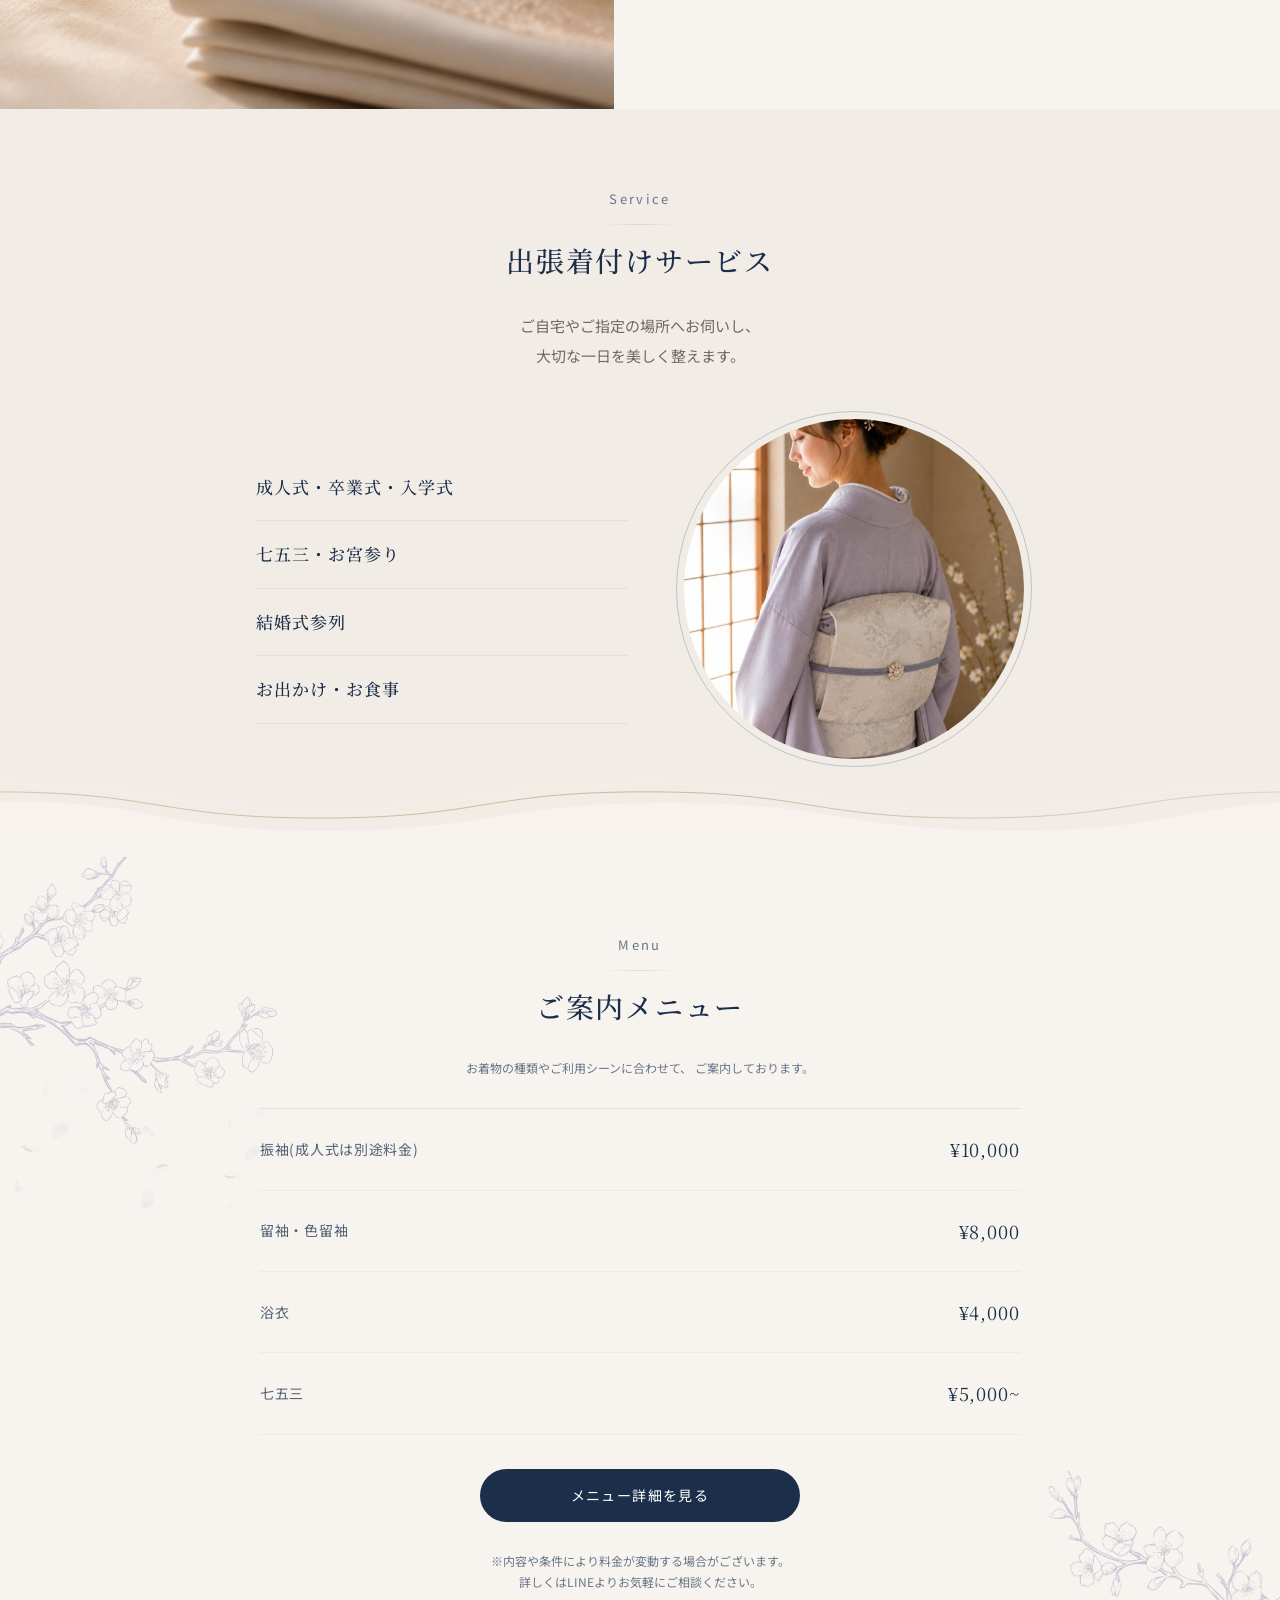
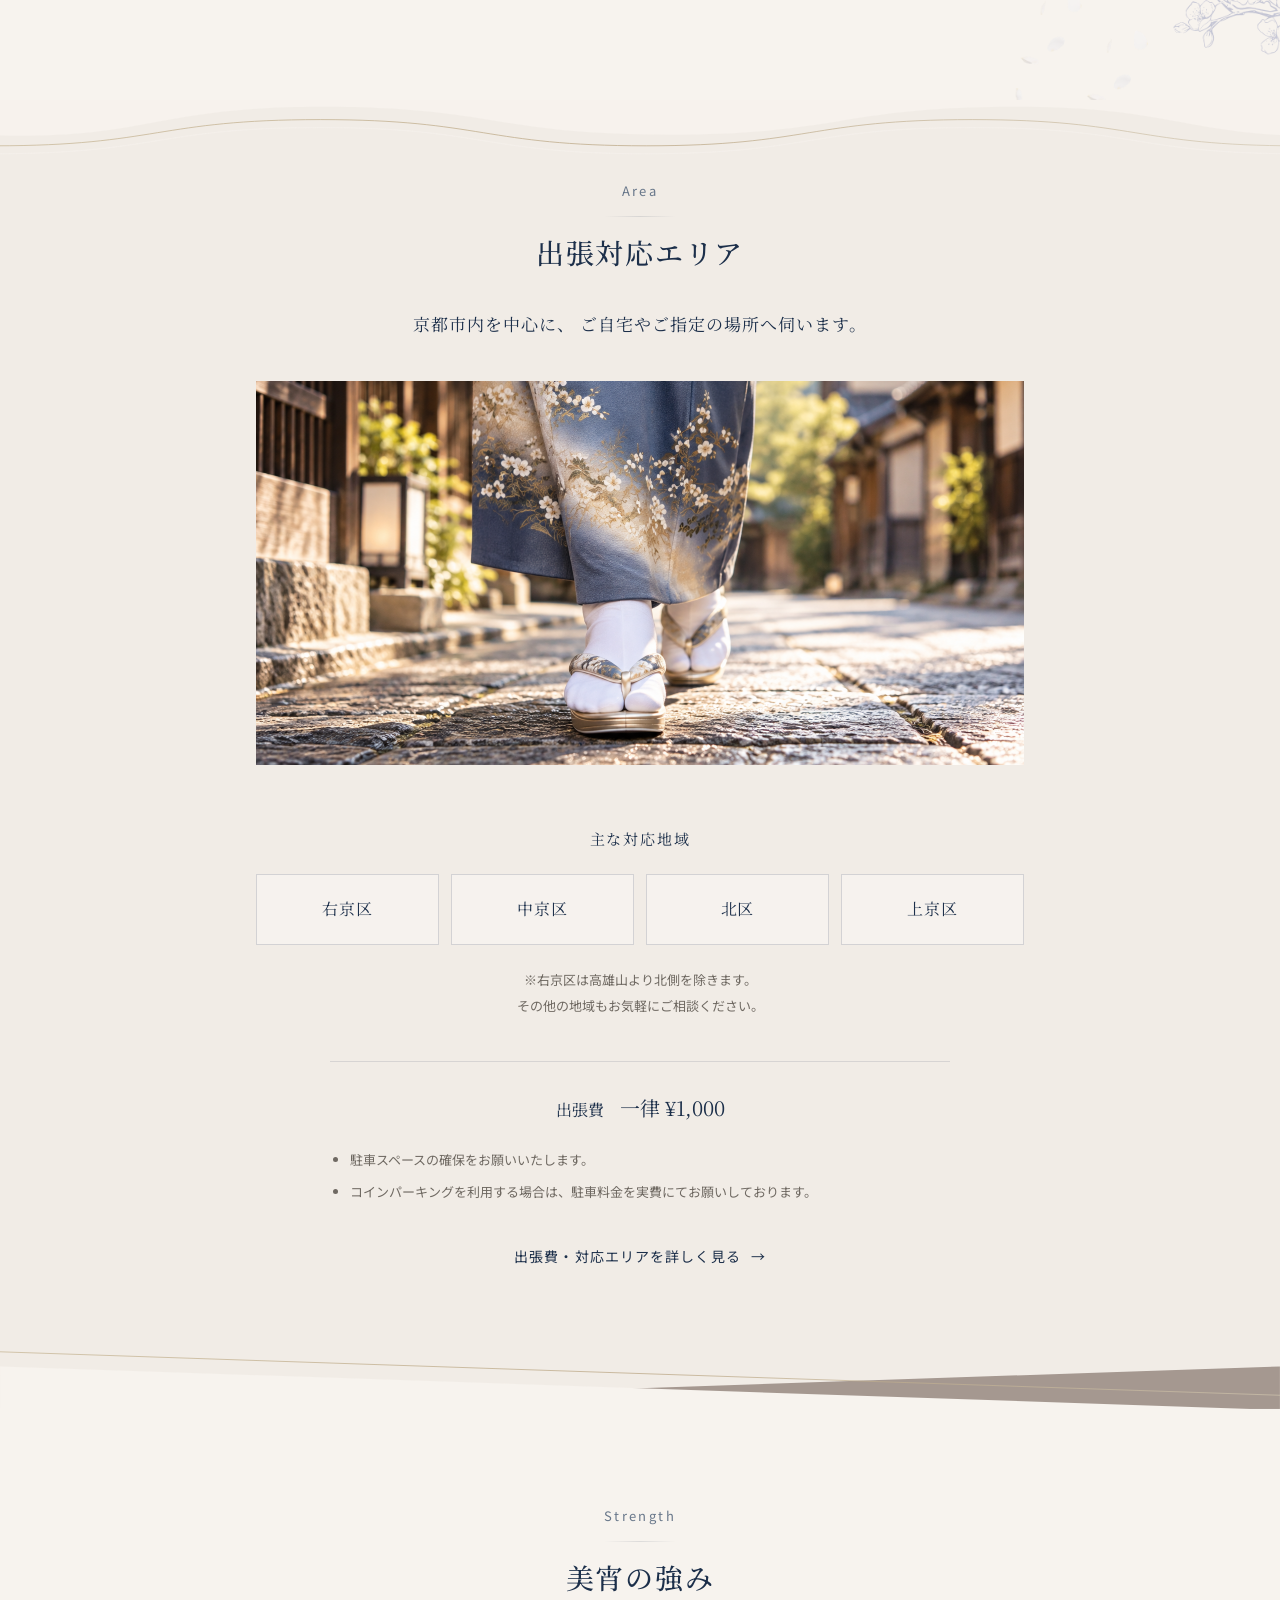
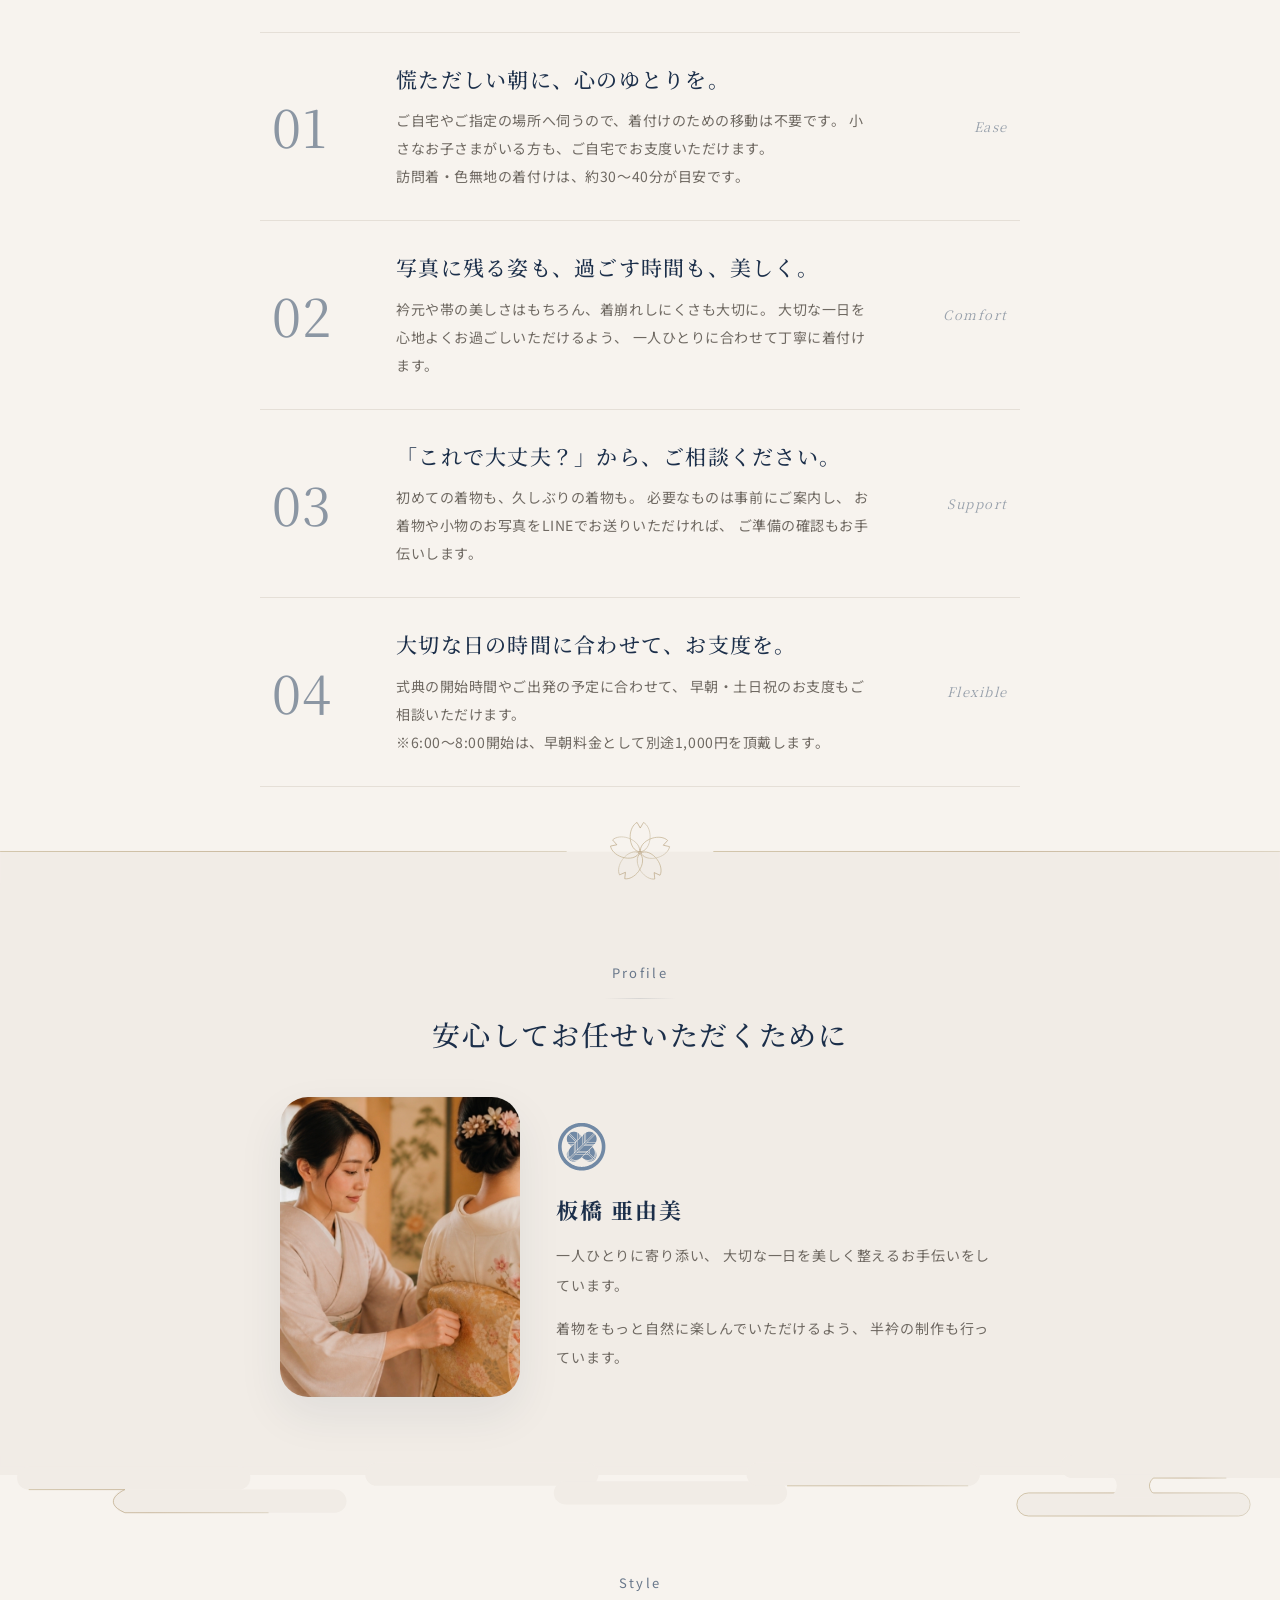
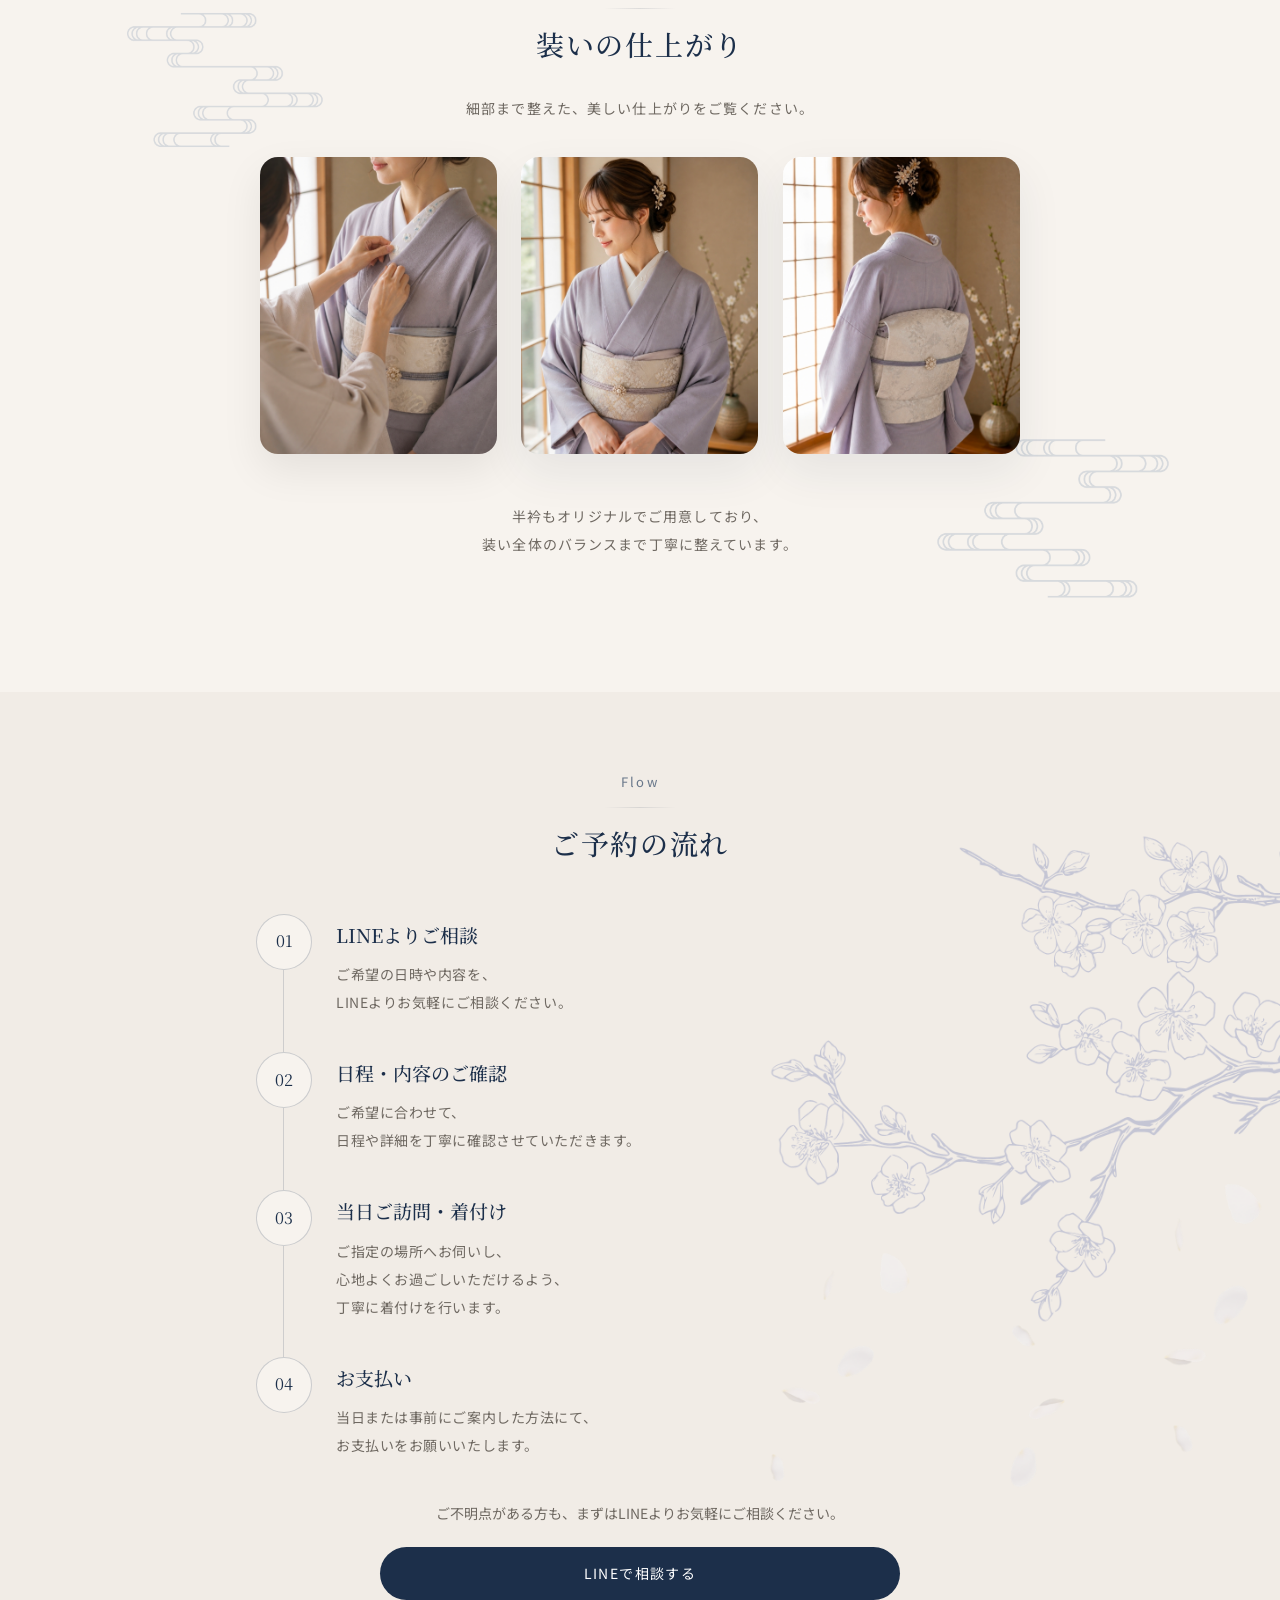
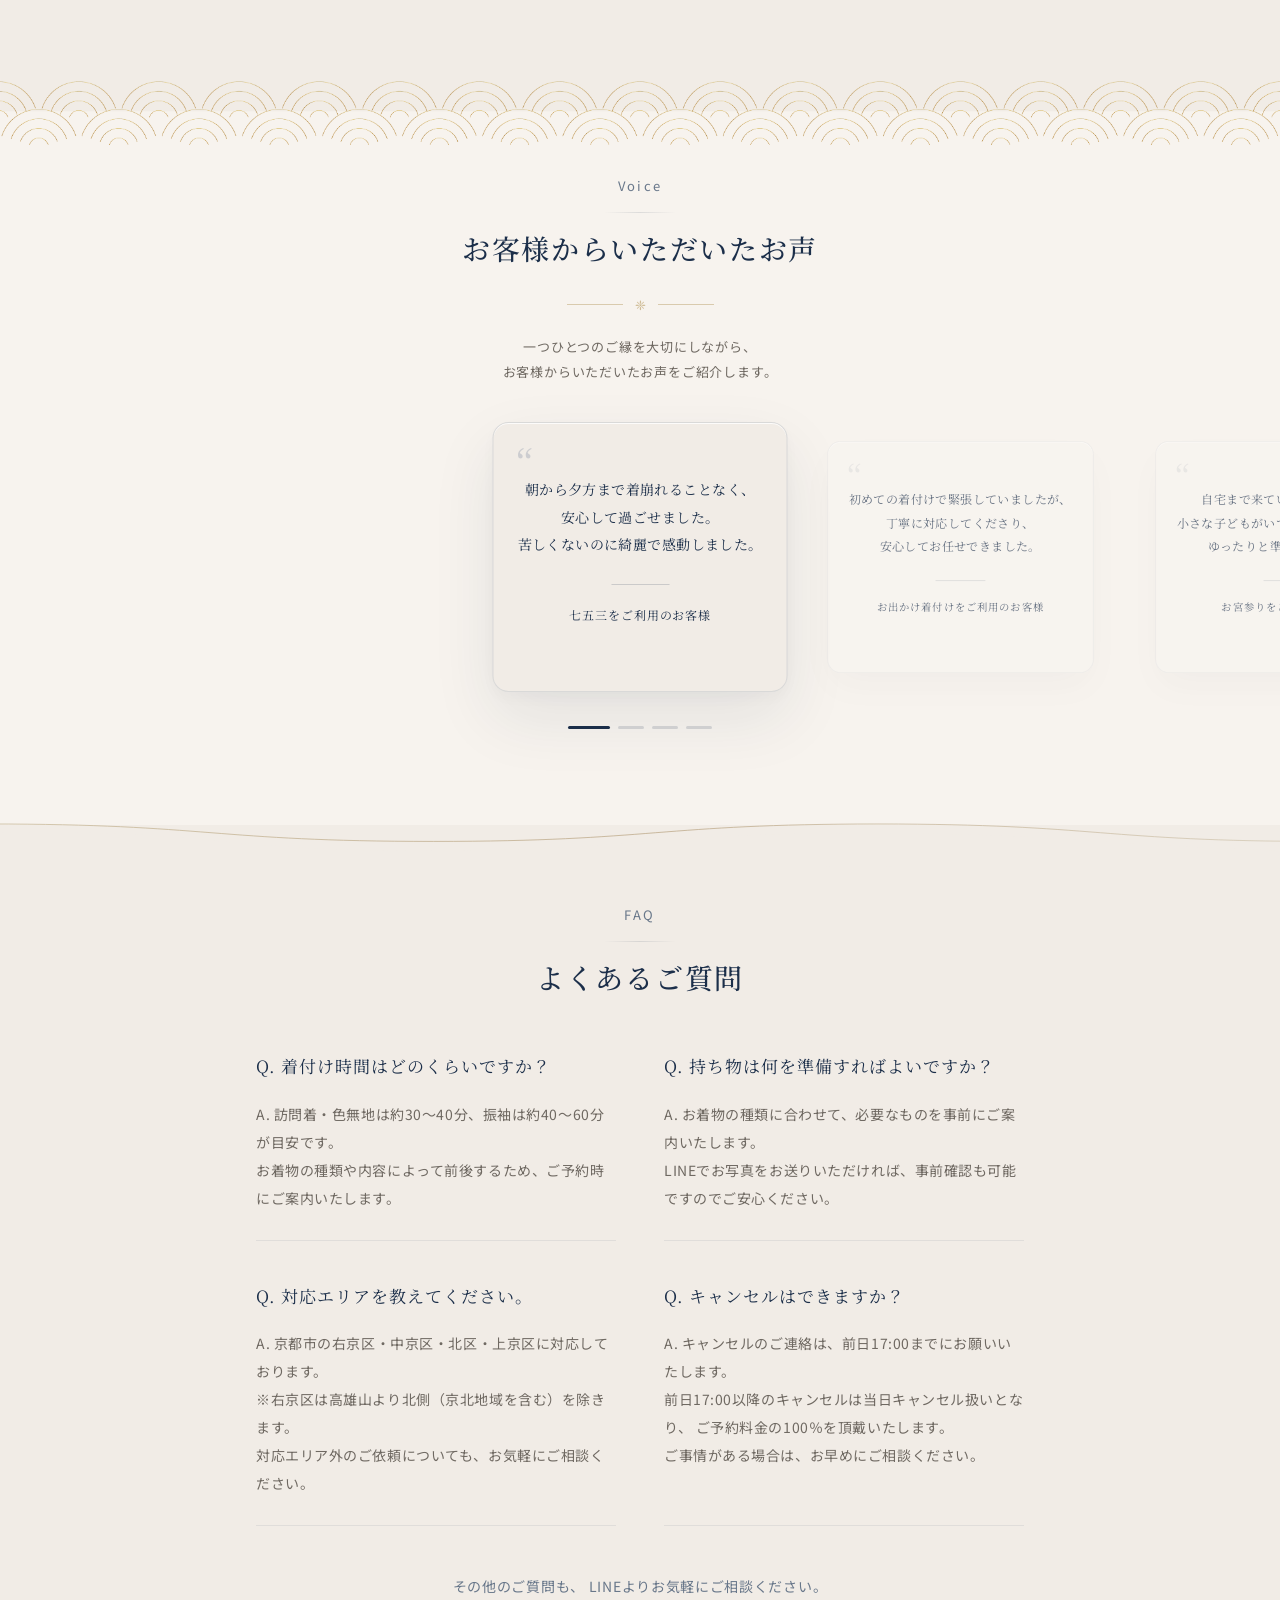
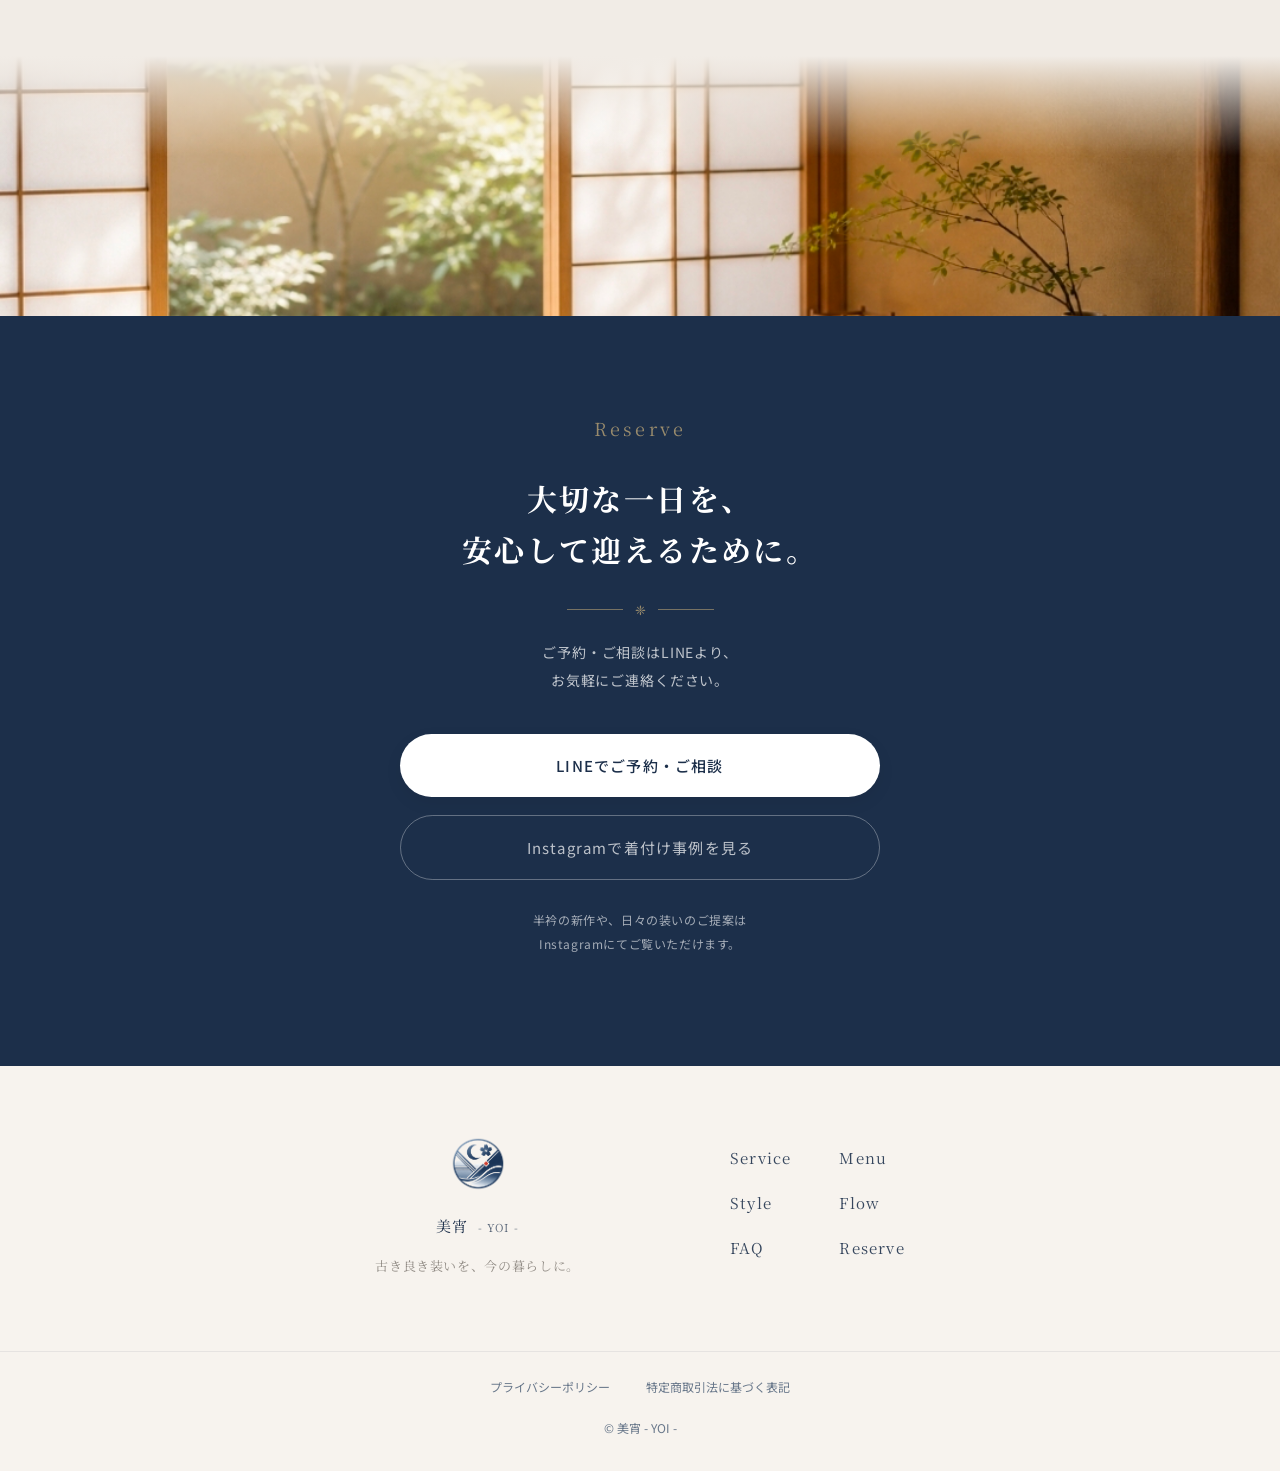
==== commit 0732393c: "Add FAQ decoration and SVG for enhanced visual presentation" ====
--- a/index.html
+++ b/index.html
@@ -657,6 +657,10 @@
 
       <!-- FAQ -->
       <section id="faq" class="faq section--alt">
+        <!-- FAQ 境界の装飾 -->
+        <div class="faq__decoration" aria-hidden="true">
+          <img src="images/faq-divider.svg" alt="" />
+        </div>
         <div class="container">
           <p class="section__label">FAQ</p>
           <h2 class="section__title">よくあるご質問</h2>
--- a/css/style.css
+++ b/css/style.css
@@ -1758,7 +1758,24 @@
 }
 
 .faq {
+  position: relative;
   text-align: center;
+}
+
+/* FAQ 上部の装飾 */
+.faq__decoration {
+  position: absolute;
+  top: -25px;
+  left: 0;
+  width: 100%;
+  overflow: hidden;
+  pointer-events: none;
+}
+
+.faq__decoration img {
+  display: block;
+  width: 100%;
+  height: auto;
 }
 
 .faq__list {
@@ -2854,6 +2871,7 @@
     width: 100%;
     left: 0;
     transform: none;
+    overflow: hidden;
   }
 
   .profile__decoration img {
@@ -2925,6 +2943,14 @@
     margin-left: -25%;
   }
 
+  /* FAQ 境界の装飾 */
+  .faq__decoration img {
+    width: 150%;
+    max-width: none;
+    height: auto;
+    margin-left: -25%;
+  }
+
   /* Reserve */
   .reserve__title {
     font-size: 24px;
